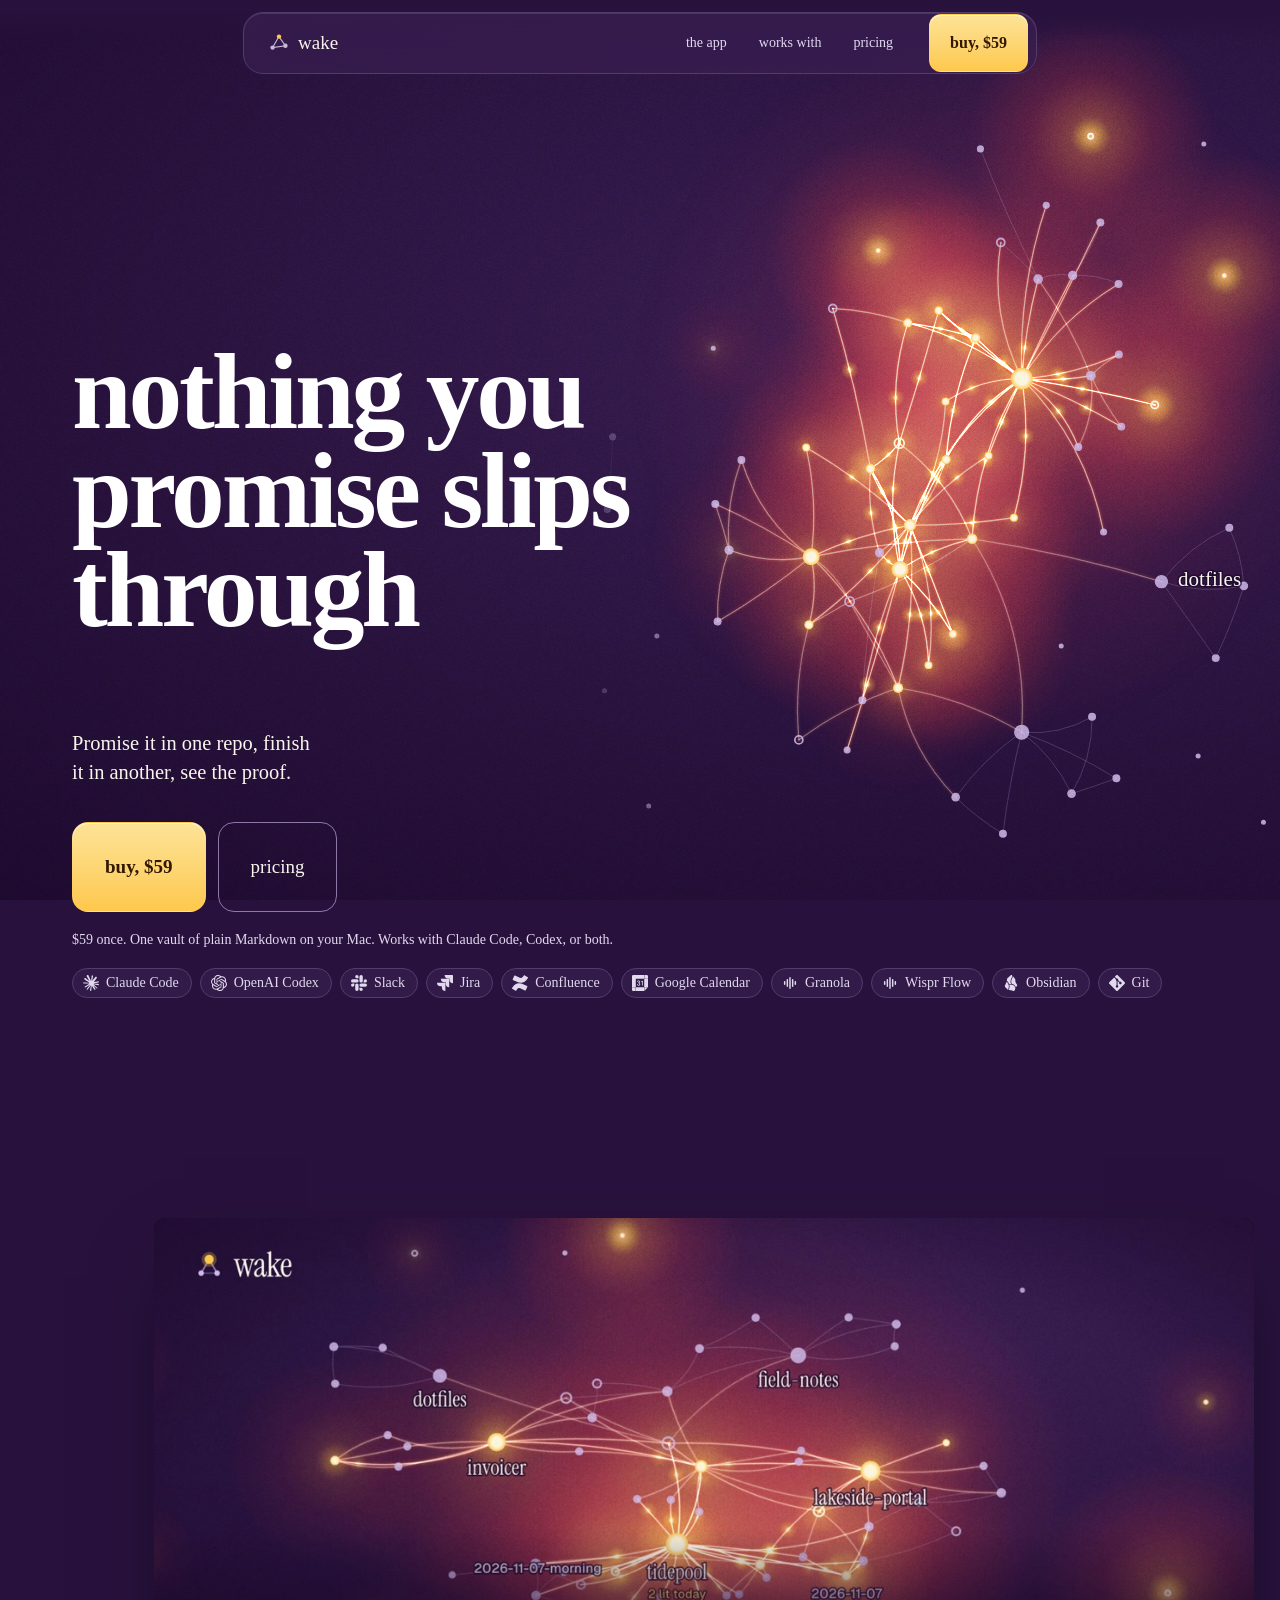
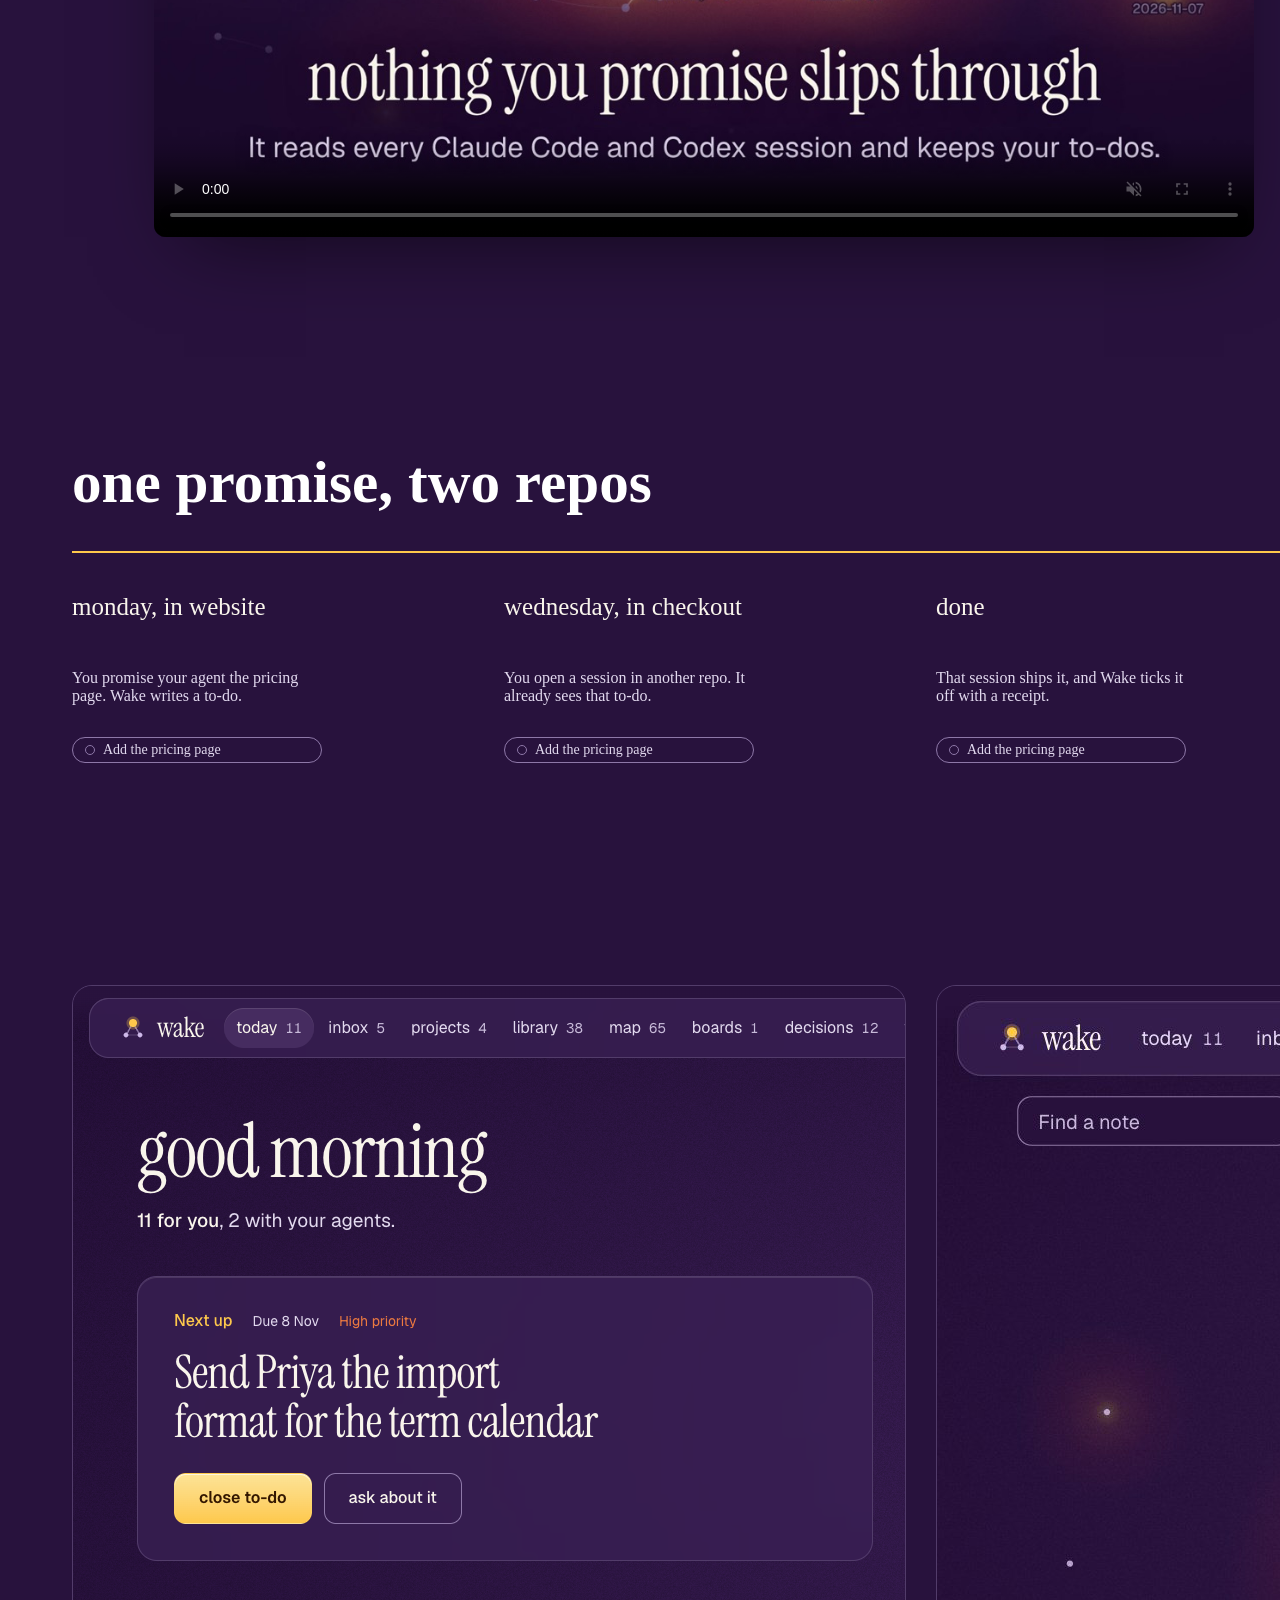
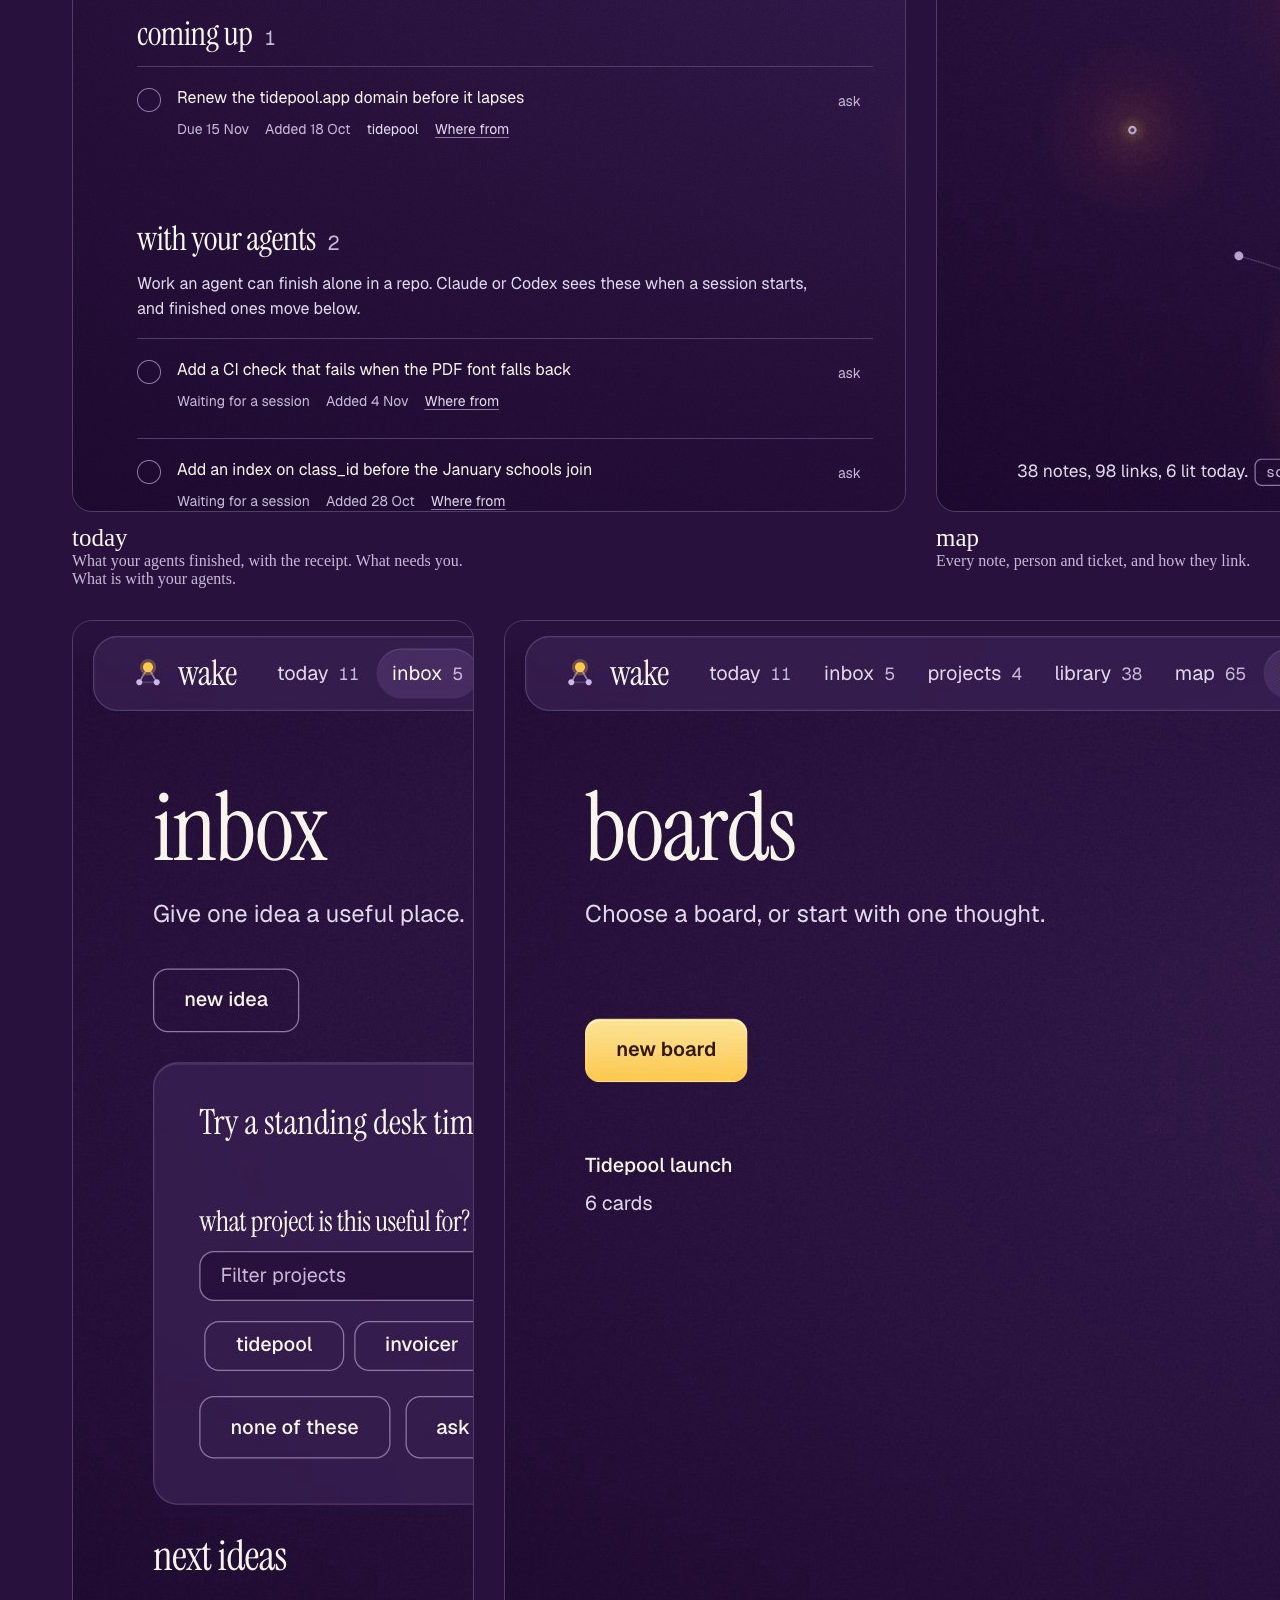
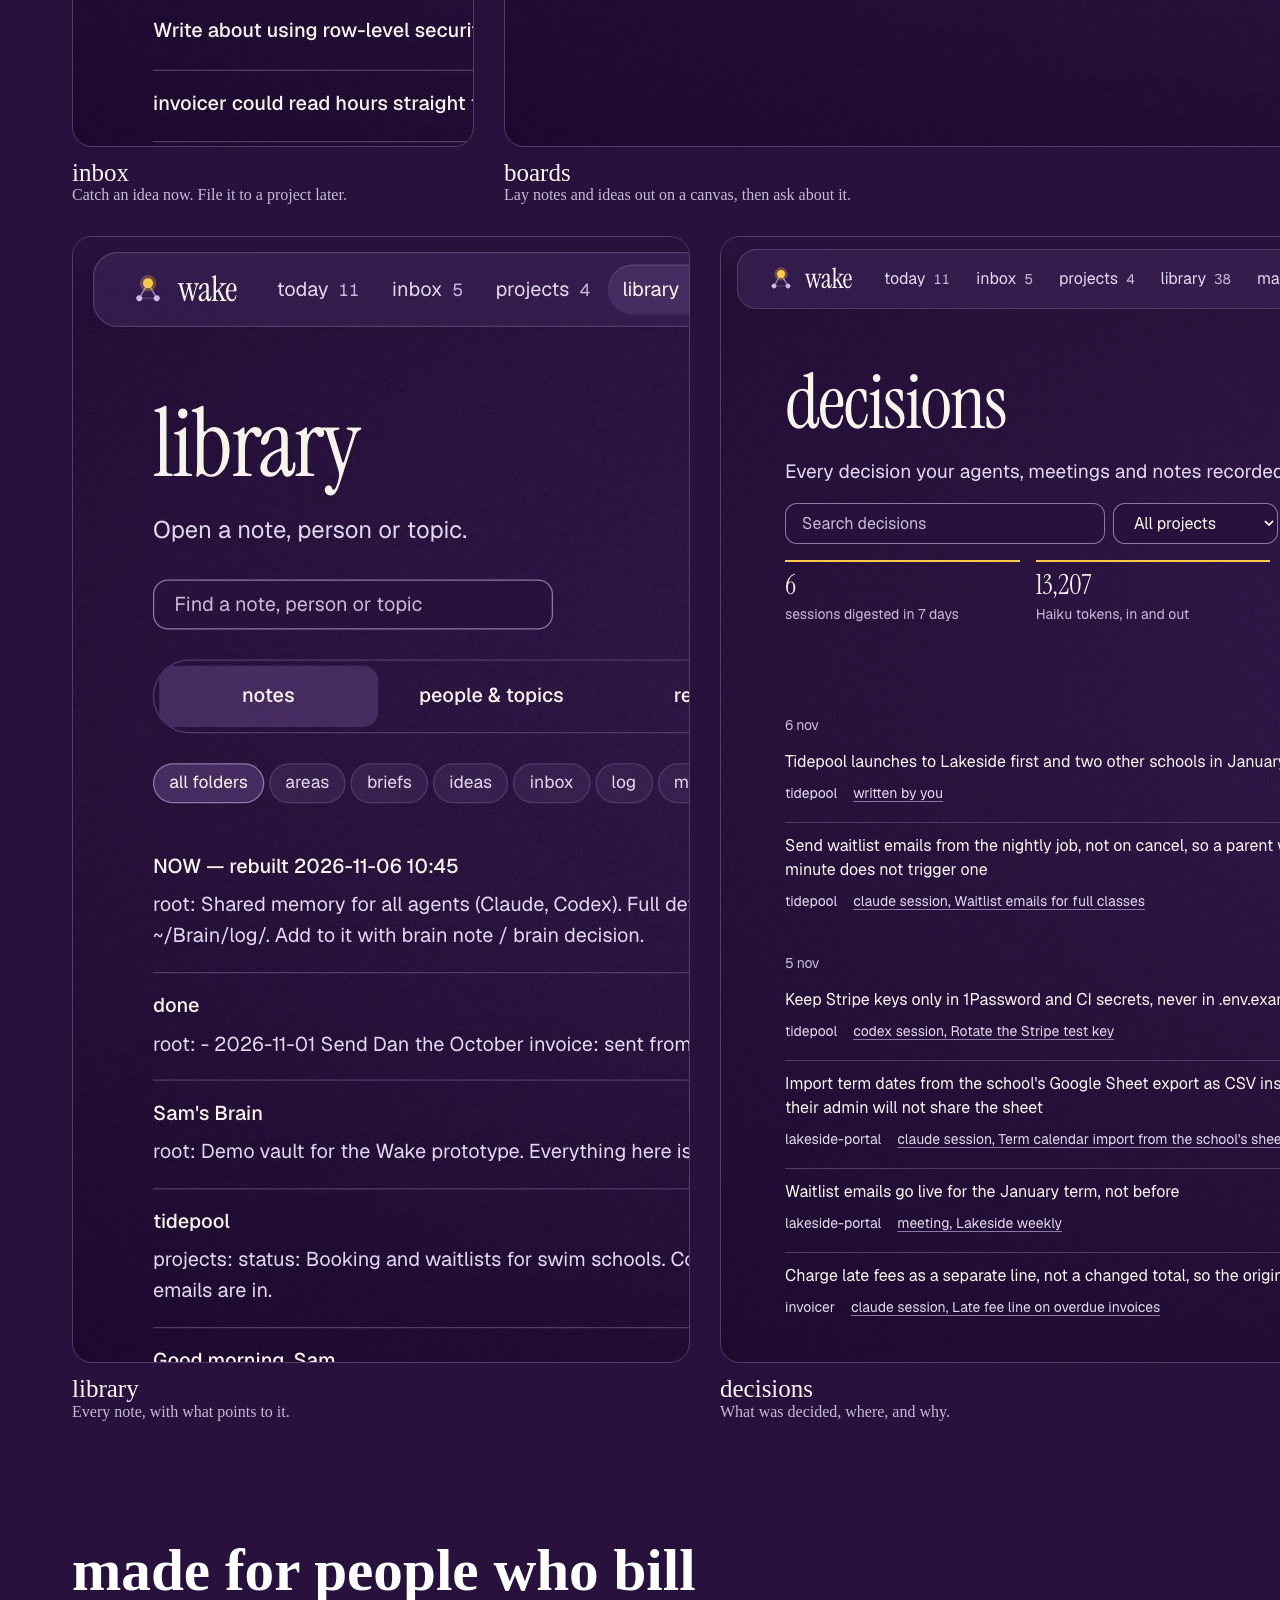
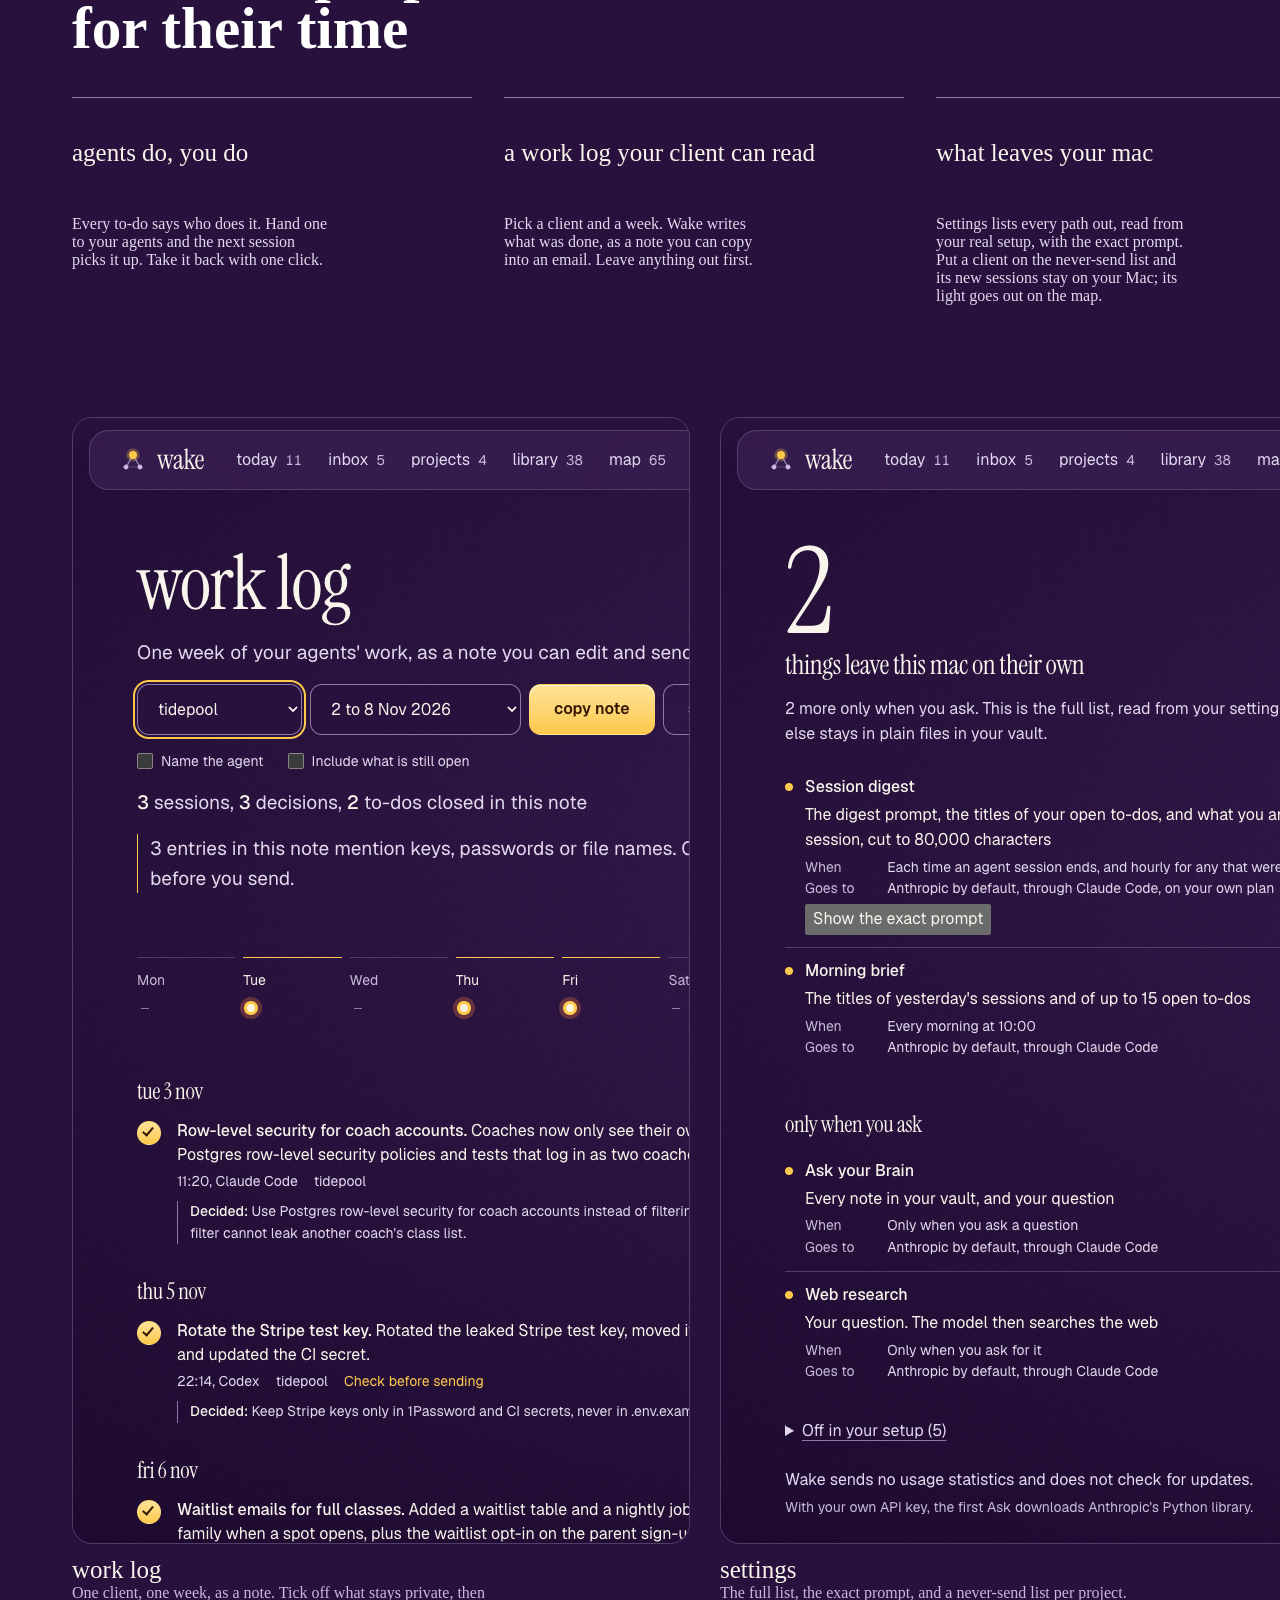
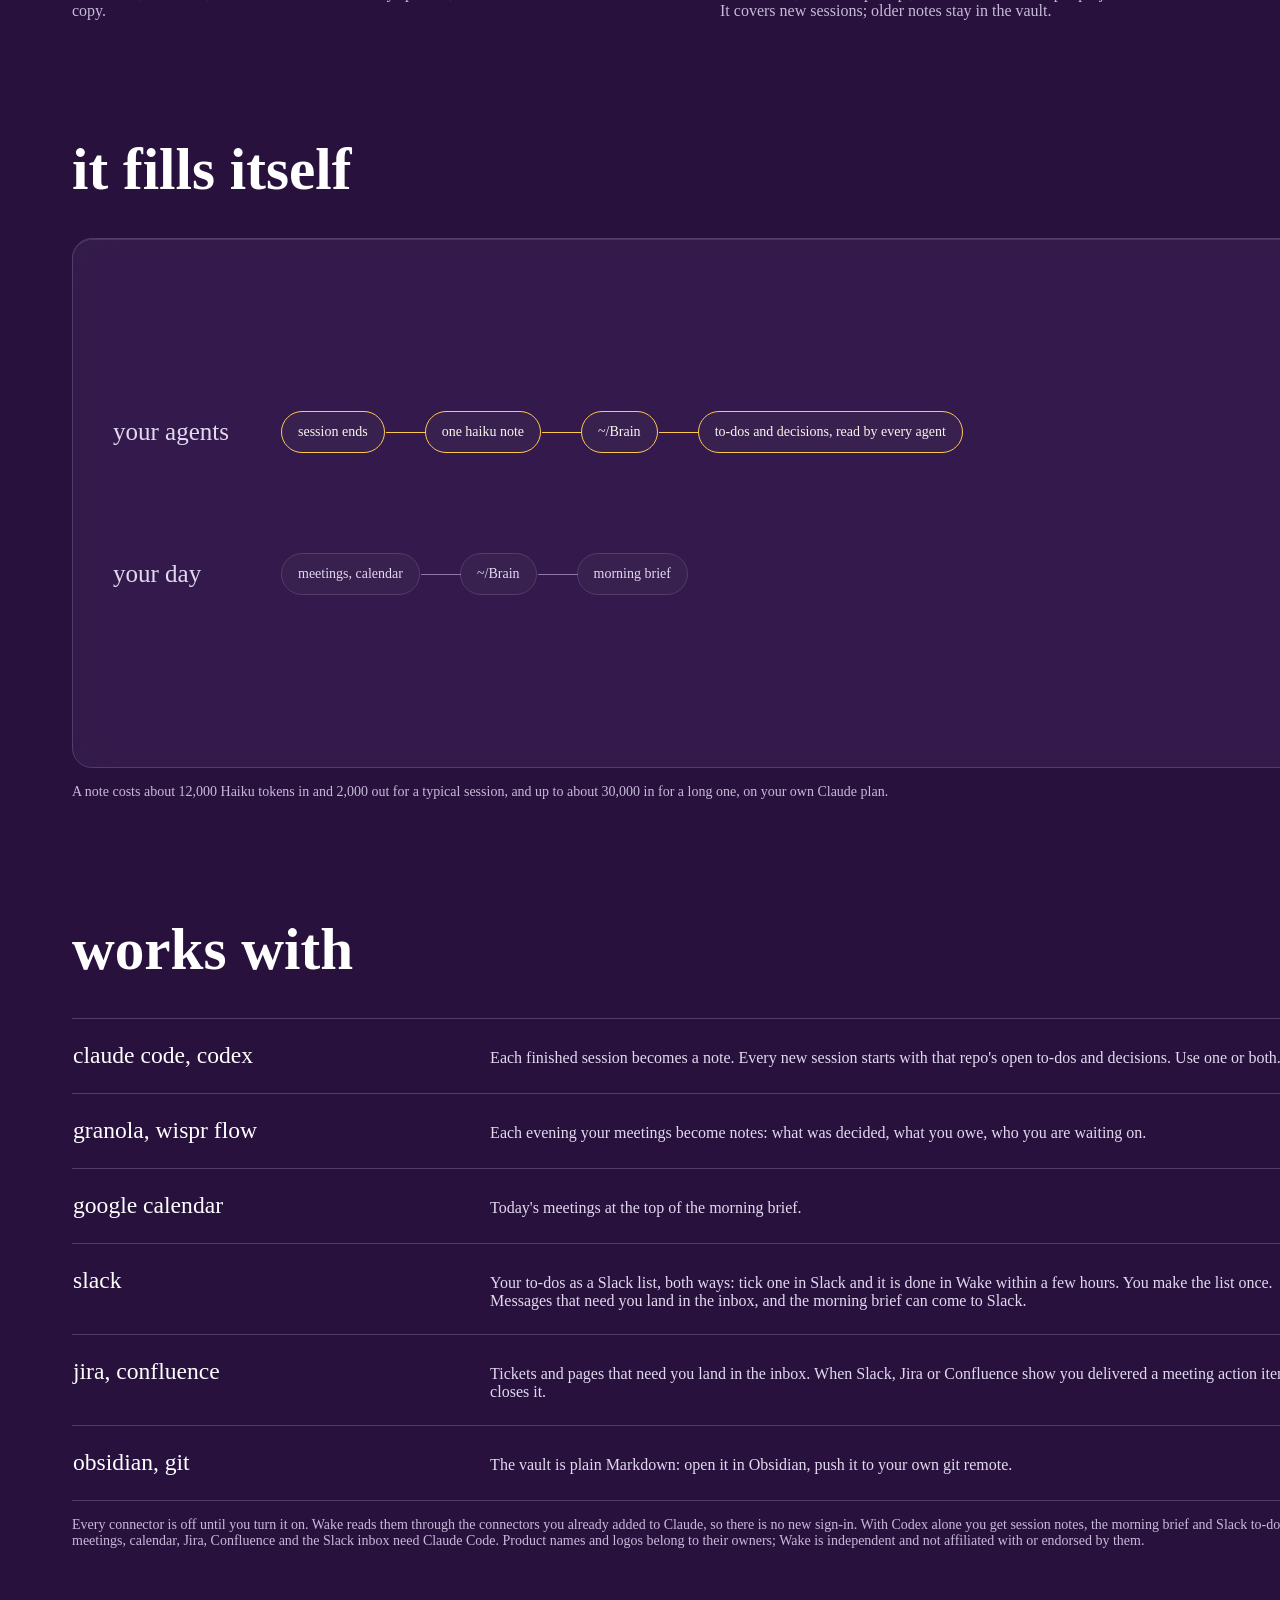
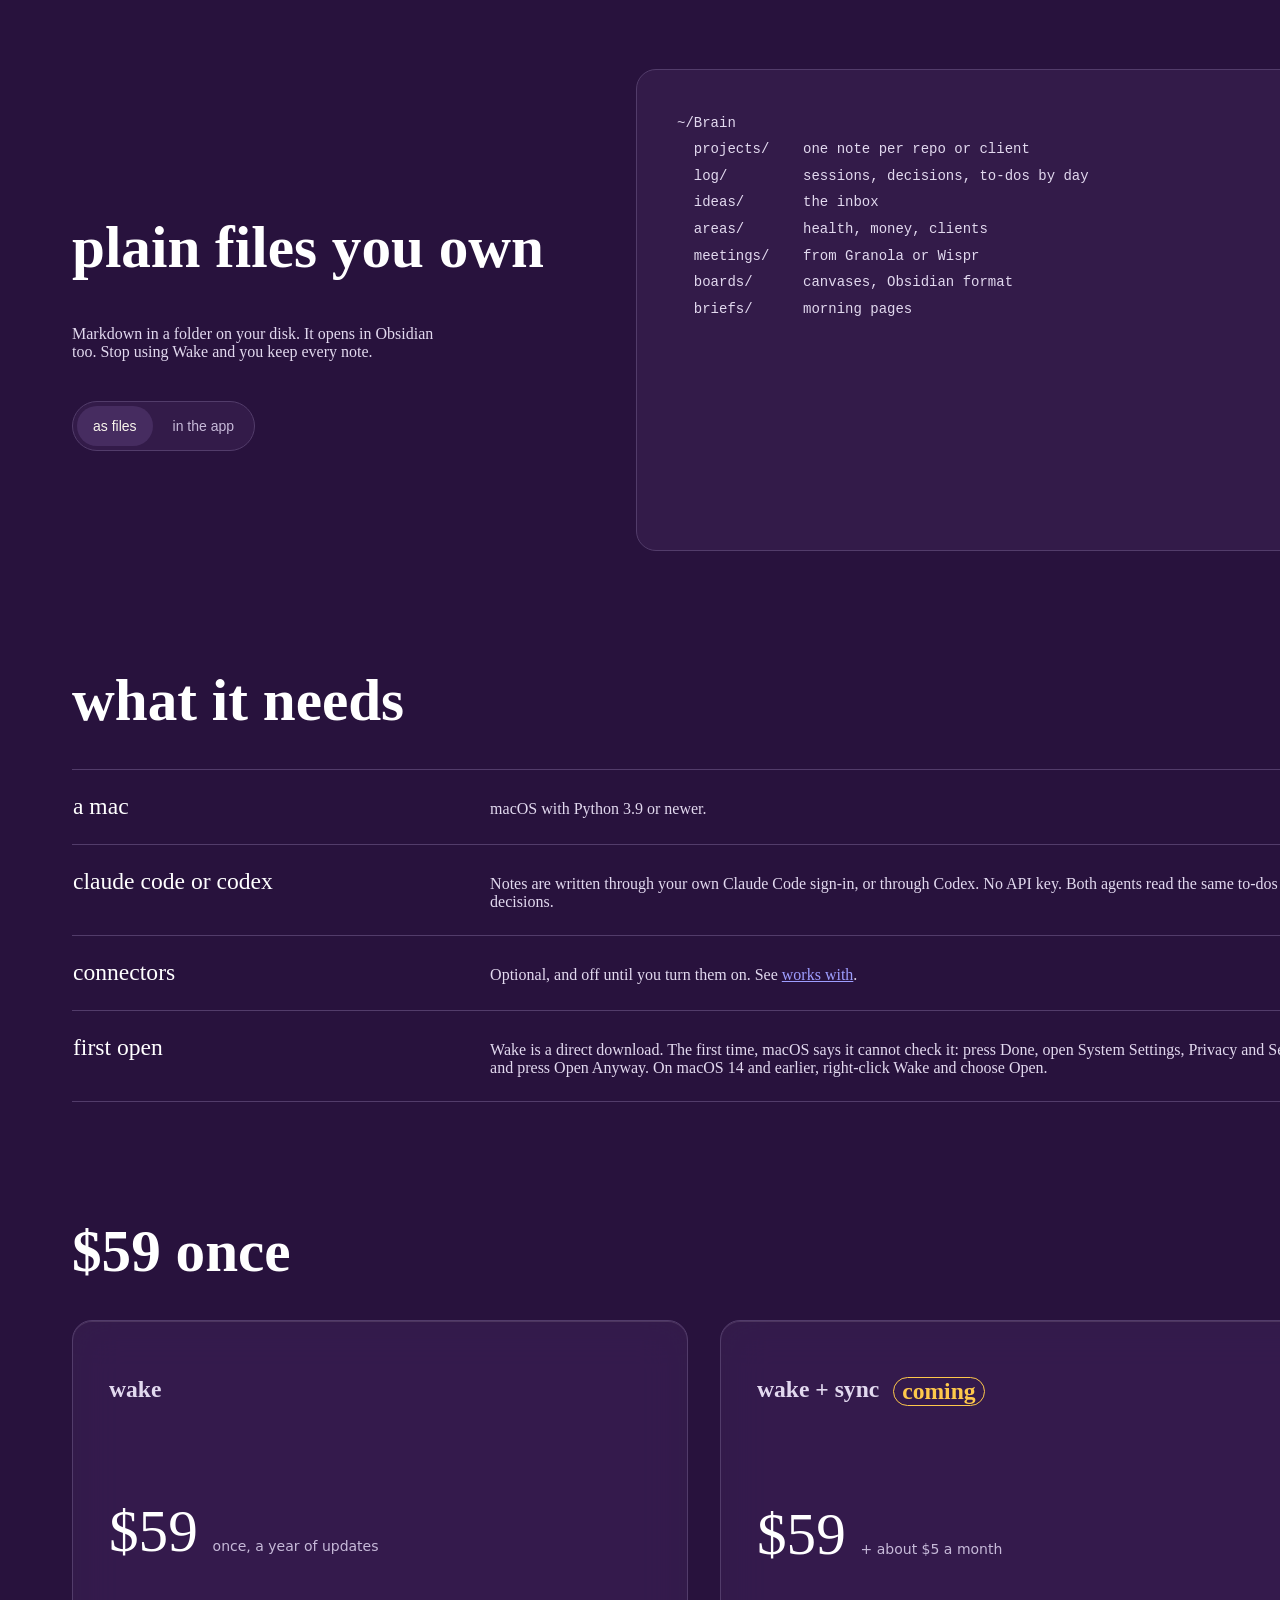
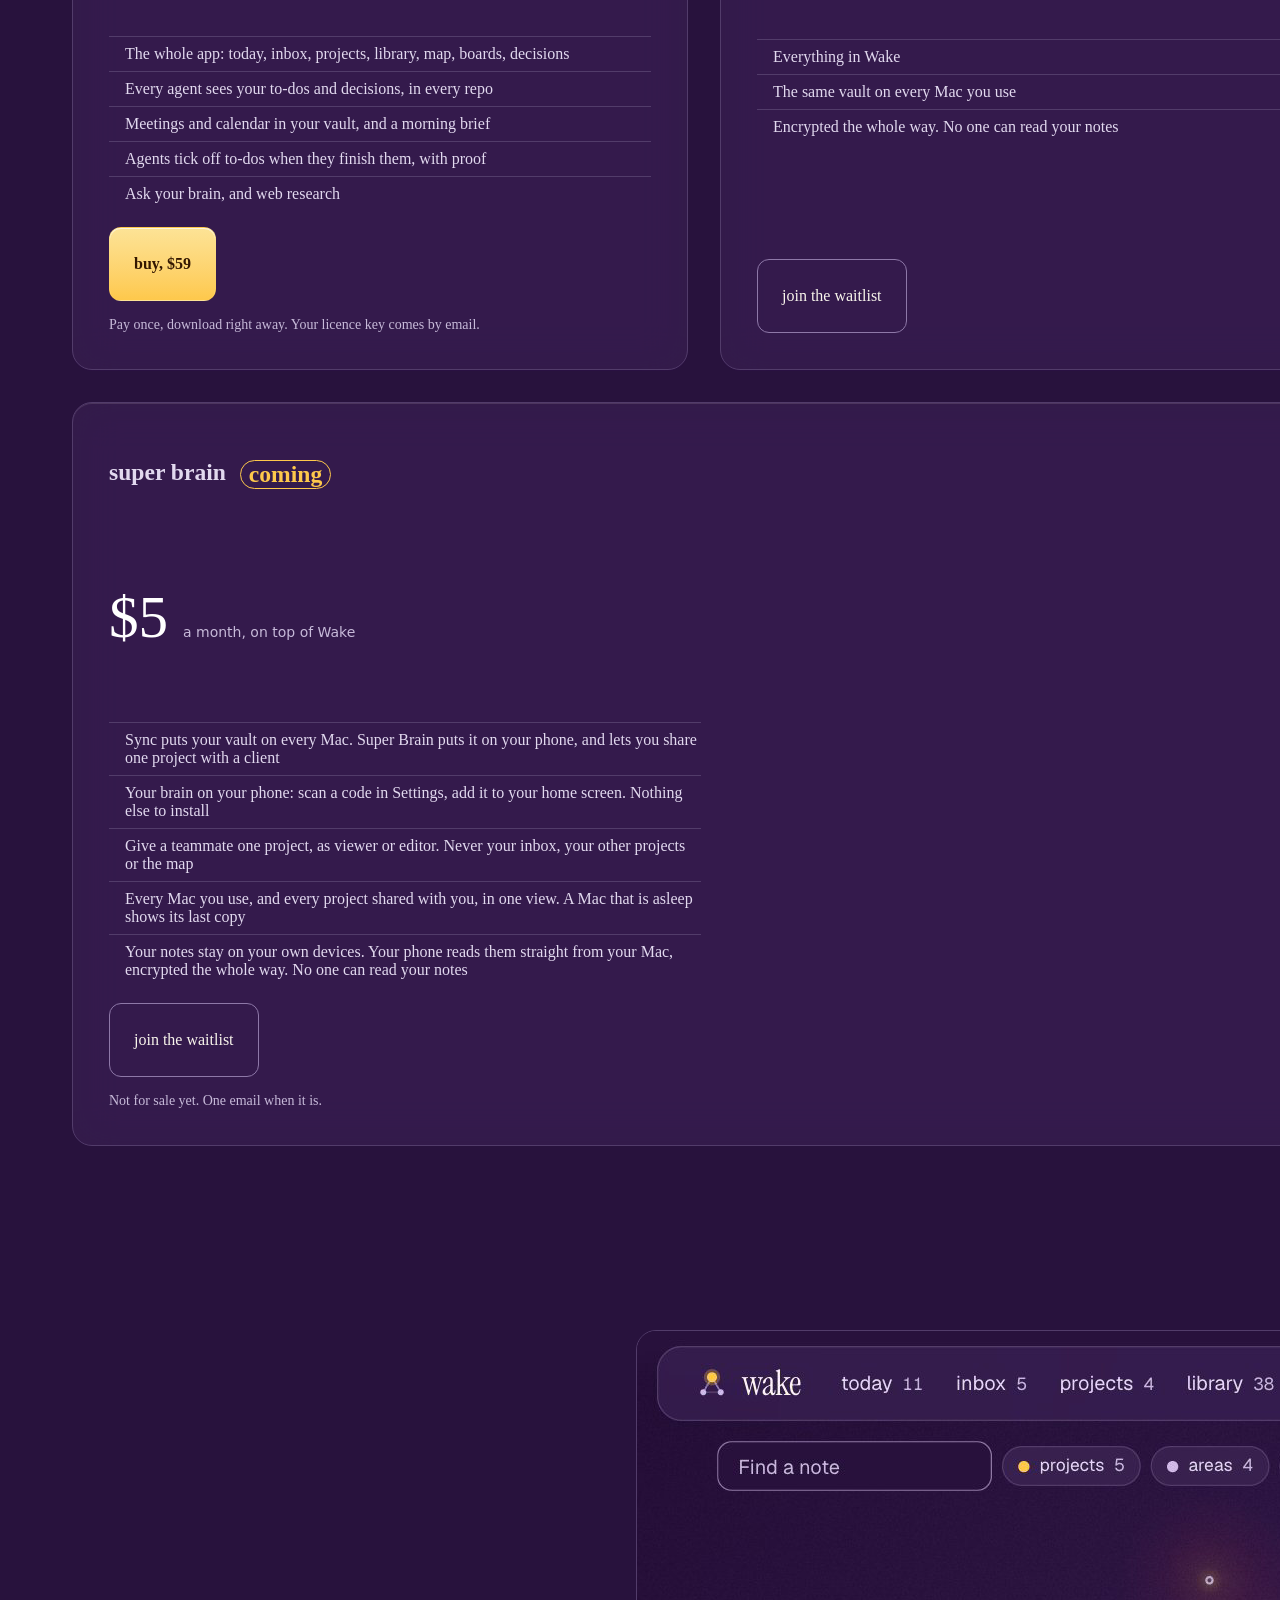
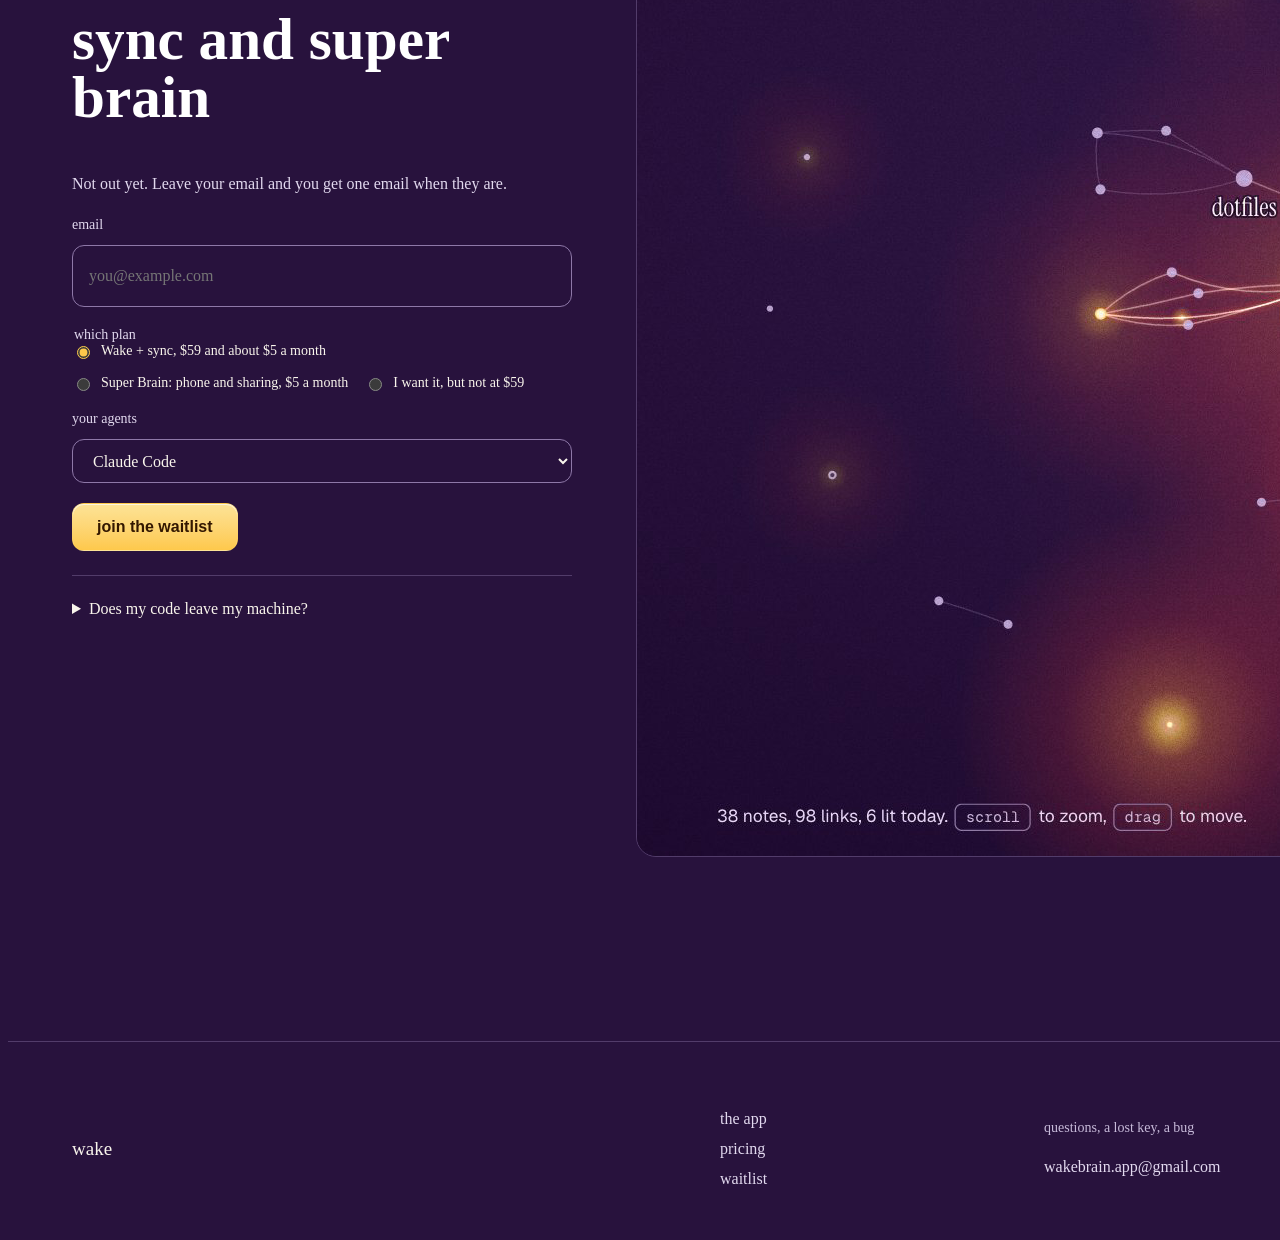
==== index.html @ 83068a99 "Works with: connector chips in the hero and a works-with section" ====
<!doctype html>
<html lang="en">
<head>
<meta charset="utf-8">
<meta name="viewport" content="width=device-width, initial-scale=1">
<meta name="theme-color" content="#0e0e10">
<meta name="description" content="Wake writes down what you promise in each Claude Code or Codex session, then shows where it got done, even in another repo. Plain Markdown on your Mac.">
<title>Wake: nothing you promise slips through</title>
<link rel="preload" href="fonts/instrument-serif.woff2" as="font" type="font/woff2" crossorigin>
<link rel="preload" href="fonts/geist.woff2" as="font" type="font/woff2" crossorigin>
<link rel="stylesheet" href="landing.css?v=2">
<link rel="icon" href="icon.svg" type="image/svg+xml">
</head>
<body class="landing">
<a class="skip" href="#main">Skip to content</a>
<canvas class="glow" aria-hidden="true"></canvas>
<canvas class="sharp" aria-hidden="true"></canvas>
<div class="grain" aria-hidden="true"></div>
<canvas class="thread" aria-hidden="true"></canvas>
<header class="nav" data-quiet>
  <a class="mark" href="./">
    <svg width="22" height="22" viewBox="0 0 24 24" aria-hidden="true"><path d="M5 17 12 5l7 10Z" fill="none" stroke="currentColor" stroke-width="1.2"/><circle cx="5" cy="17" r="2.4" fill="currentColor"/><circle class="hot" cx="12" cy="5" r="2.4"/><circle cx="19" cy="15" r="2.4" fill="currentColor"/></svg>
    wake
  </a>
  <nav aria-label="Page">
    <a href="#app">the app</a>
    <a href="#works">works with</a>
    <a href="#pricing">pricing</a>
  </nav>
  <a class="btn primary small" href="https://buy.polar.sh/polar_cl_RY5sufCcn7mrCrFExtuwMNFq7HFmd3nYXogRp3LDhf8" data-buy>buy, $59</a>
</header>

<main id="main">
  <div class="mapbox" aria-hidden="true" data-fade="left"></div>
  <section class="hero" aria-labelledby="hero-h">
    <div class="hero-text" data-quiet>
      <h1 id="hero-h">nothing you promise slips through</h1>
      <p class="hero-lede">Promise it in one repo, finish it in another, see the proof.</p>
      <div class="acts"><a class="btn primary" href="https://buy.polar.sh/polar_cl_RY5sufCcn7mrCrFExtuwMNFq7HFmd3nYXogRp3LDhf8" data-buy>buy, $59</a><a class="btn" href="#pricing">pricing</a></div>
      <p class="hero-note">$59 once. One vault of plain Markdown on your Mac. Works with Claude Code, Codex, or both.</p>
      <ul class="logos" aria-label="Works with"><li><a href="#works"><svg viewBox="0 0 24 24" width="16" height="16" aria-hidden="true"><path d="m4.7144 15.9555 4.7174-2.6471.079-.2307-.079-.1275h-.2307l-.7893-.0486-2.6956-.0729-2.3375-.0971-2.2646-.1214-.5707-.1215-.5343-.7042.0546-.3522.4797-.3218.686.0608 1.5179.1032 2.2767.1578 1.6514.0972 2.4468.255h.3886l.0546-.1579-.1336-.0971-.1032-.0972L6.973 9.8356l-2.55-1.6879-1.3356-.9714-.7225-.4918-.3643-.4614-.1578-1.0078.6557-.7225.8803.0607.2246.0607.8925.686 1.9064 1.4754 2.4893 1.8336.3643.3035.1457-.1032.0182-.0728-.164-.2733-1.3539-2.4467-1.445-2.4893-.6435-1.032-.17-.6194c-.0607-.255-.1032-.4674-.1032-.7285L6.287.1335 6.6997 0l.9957.1336.419.3642.6192 1.4147 1.0018 2.2282 1.5543 3.0296.4553.8985.2429.8318.091.255h.1579v-.1457l.1275-1.706.2368-2.0947.2307-2.6957.0789-.7589.3764-.9107.7468-.4918.5828.2793.4797.686-.0668.4433-.2853 1.8517-.5586 2.9021-.3643 1.9429h.2125l.2429-.2429.9835-1.3053 1.6514-2.0643.7286-.8196.85-.9046.5464-.4311h1.0321l.759 1.1293-.34 1.1657-1.0625 1.3478-.8804 1.1414-1.2628 1.7-.7893 1.36.0729.1093.1882-.0183 2.8535-.607 1.5421-.2794 1.8396-.3157.8318.3886.091.3946-.3278.8075-1.967.4857-2.3072.4614-3.4364.8136-.0425.0304.0486.0607 1.5482.1457.6618.0364h1.621l3.0175.2247.7892.522.4736.6376-.079.4857-1.2142.6193-1.6393-.3886-3.825-.9107-1.3113-.3279h-.1822v.1093l1.0929 1.0686 2.0035 1.8092 2.5075 2.3314.1275.5768-.3218.4554-.34-.0486-2.2039-1.6575-.85-.7468-1.9246-1.621h-.1275v.17l.4432.6496 2.3436 3.5214.1214 1.0807-.17.3521-.6071.2125-.6679-.1214-1.3721-1.9246L14.38 17.959l-1.1414-1.9428-.1397.079-.674 7.2552-.3156.3703-.7286.2793-.6071-.4614-.3218-.7468.3218-1.4753.3886-1.9246.3157-1.53.2853-1.9004.17-.6314-.0121-.0425-.1397.0182-1.4328 1.9672-2.1796 2.9446-1.7243 1.8456-.4128.164-.7164-.3704.0667-.6618.4008-.5889 2.386-3.0357 1.4389-1.882.929-1.0868-.0062-.1579h-.0546l-6.3385 4.1164-1.1293.1457-.4857-.4554.0608-.7467.2307-.2429 1.9064-1.3114Z"/></svg>Claude Code</a></li><li><a href="#works"><svg viewBox="0 0 24 24" width="16" height="16" aria-hidden="true"><path d="M22.2819 9.8211a5.9847 5.9847 0 0 0-.5157-4.9108 6.0462 6.0462 0 0 0-6.5098-2.9A6.0651 6.0651 0 0 0 4.9807 4.1818a5.9847 5.9847 0 0 0-3.9977 2.9 6.0462 6.0462 0 0 0 .7427 7.0966 5.98 5.98 0 0 0 .511 4.9107 6.051 6.051 0 0 0 6.5146 2.9001A5.9847 5.9847 0 0 0 13.2599 24a6.0557 6.0557 0 0 0 5.7718-4.2058 5.9894 5.9894 0 0 0 3.9977-2.9001 6.0557 6.0557 0 0 0-.7475-7.0729zm-9.022 12.6081a4.4755 4.4755 0 0 1-2.8764-1.0408l.1419-.0804 4.7783-2.7582a.7948.7948 0 0 0 .3927-.6813v-6.7369l2.02 1.1686a.071.071 0 0 1 .038.052v5.5826a4.504 4.504 0 0 1-4.4945 4.4944zm-9.6607-4.1254a4.4708 4.4708 0 0 1-.5346-3.0137l.142.0852 4.783 2.7582a.7712.7712 0 0 0 .7806 0l5.8428-3.3685v2.3324a.0804.0804 0 0 1-.0332.0615L9.74 19.9502a4.4992 4.4992 0 0 1-6.1408-1.6464zM2.3408 7.8956a4.485 4.485 0 0 1 2.3655-1.9728V11.6a.7664.7664 0 0 0 .3879.6765l5.8144 3.3543-2.0201 1.1685a.0757.0757 0 0 1-.071 0l-4.8303-2.7865A4.504 4.504 0 0 1 2.3408 7.872zm16.5963 3.8558L13.1038 8.364 15.1192 7.2a.0757.0757 0 0 1 .071 0l4.8303 2.7913a4.4944 4.4944 0 0 1-.6765 8.1042v-5.6772a.79.79 0 0 0-.407-.667zm2.0107-3.0231l-.142-.0852-4.7735-2.7818a.7759.7759 0 0 0-.7854 0L9.409 9.2297V6.8974a.0662.0662 0 0 1 .0284-.0615l4.8303-2.7866a4.4992 4.4992 0 0 1 6.6802 4.66zM8.3065 12.863l-2.02-1.1638a.0804.0804 0 0 1-.038-.0567V6.0742a4.4992 4.4992 0 0 1 7.3757-3.4537l-.142.0805L8.704 5.459a.7948.7948 0 0 0-.3927.6813zm1.0976-2.3654l2.602-1.4998 2.6069 1.4998v2.9994l-2.5974 1.4997-2.6067-1.4997Z"/></svg>OpenAI Codex</a></li><li><a href="#works"><svg viewBox="0 0 24 24" width="16" height="16" aria-hidden="true"><path d="M5.042 15.165a2.528 2.528 0 0 1-2.52 2.523A2.528 2.528 0 0 1 0 15.165a2.527 2.527 0 0 1 2.522-2.52h2.52v2.52zM6.313 15.165a2.527 2.527 0 0 1 2.521-2.52 2.527 2.527 0 0 1 2.521 2.52v6.313A2.528 2.528 0 0 1 8.834 24a2.528 2.528 0 0 1-2.521-2.522v-6.313zM8.834 5.042a2.528 2.528 0 0 1-2.521-2.52A2.528 2.528 0 0 1 8.834 0a2.528 2.528 0 0 1 2.521 2.522v2.52H8.834zM8.834 6.313a2.528 2.528 0 0 1 2.521 2.521 2.528 2.528 0 0 1-2.521 2.521H2.522A2.528 2.528 0 0 1 0 8.834a2.528 2.528 0 0 1 2.522-2.521h6.312zM18.956 8.834a2.528 2.528 0 0 1 2.522-2.521A2.528 2.528 0 0 1 24 8.834a2.528 2.528 0 0 1-2.522 2.521h-2.522V8.834zM17.688 8.834a2.528 2.528 0 0 1-2.523 2.521 2.527 2.527 0 0 1-2.52-2.521V2.522A2.527 2.527 0 0 1 15.165 0a2.528 2.528 0 0 1 2.523 2.522v6.312zM15.165 18.956a2.528 2.528 0 0 1 2.523 2.522A2.528 2.528 0 0 1 15.165 24a2.527 2.527 0 0 1-2.52-2.522v-2.522h2.52zM15.165 17.688a2.527 2.527 0 0 1-2.52-2.523 2.526 2.526 0 0 1 2.52-2.52h6.313A2.527 2.527 0 0 1 24 15.165a2.528 2.528 0 0 1-2.522 2.523h-6.313z"/></svg>Slack</a></li><li><a href="#works"><svg viewBox="0 0 24 24" width="16" height="16" aria-hidden="true"><path d="M11.571 11.513H0a5.218 5.218 0 0 0 5.232 5.215h2.13v2.057A5.215 5.215 0 0 0 12.575 24V12.518a1.005 1.005 0 0 0-1.005-1.005zm5.723-5.756H5.736a5.215 5.215 0 0 0 5.215 5.214h2.129v2.058a5.218 5.218 0 0 0 5.215 5.214V6.758a1.001 1.001 0 0 0-1.001-1.001zM23.013 0H11.455a5.215 5.215 0 0 0 5.215 5.215h2.129v2.057A5.215 5.215 0 0 0 24 12.483V1.005A1.001 1.001 0 0 0 23.013 0Z"/></svg>Jira</a></li><li><a href="#works"><svg viewBox="0 0 24 24" width="16" height="16" aria-hidden="true"><path d="M.87 18.257c-.248.382-.53.875-.763 1.245a.764.764 0 0 0 .255 1.04l4.965 3.054a.764.764 0 0 0 1.058-.26c.199-.332.454-.763.733-1.221 1.967-3.247 3.945-2.853 7.508-1.146l4.957 2.337a.764.764 0 0 0 1.028-.382l2.364-5.346a.764.764 0 0 0-.382-1 599.851 599.851 0 0 1-4.965-2.361C10.911 10.97 5.224 11.185.87 18.257zM23.131 5.743c.249-.405.531-.875.764-1.25a.764.764 0 0 0-.256-1.034L18.675.404a.764.764 0 0 0-1.058.26c-.195.335-.451.763-.734 1.225-1.966 3.246-3.945 2.85-7.508 1.146L4.437.694a.764.764 0 0 0-1.027.382L1.046 6.422a.764.764 0 0 0 .382 1c1.039.49 3.105 1.467 4.965 2.361 6.698 3.246 12.392 3.029 16.738-4.04z"/></svg>Confluence</a></li><li><a href="#works"><svg viewBox="0 0 24 24" width="16" height="16" aria-hidden="true"><path d="M18.316 5.684H24v12.632h-5.684V5.684zM5.684 24h12.632v-5.684H5.684V24zM18.316 5.684V0H1.895A1.894 1.894 0 0 0 0 1.895v16.421h5.684V5.684h12.632zm-7.207 6.25v-.065c.272-.144.5-.349.687-.617s.279-.595.279-.982c0-.379-.099-.72-.3-1.025a2.05 2.05 0 0 0-.832-.714 2.703 2.703 0 0 0-1.197-.257c-.6 0-1.094.156-1.481.467-.386.311-.65.671-.793 1.078l1.085.452c.086-.249.224-.461.413-.633.189-.172.445-.257.767-.257.33 0 .602.088.816.264a.86.86 0 0 1 .322.703c0 .33-.12.589-.36.778-.24.19-.535.284-.886.284h-.567v1.085h.633c.407 0 .748.109 1.02.327.272.218.407.499.407.843 0 .336-.129.614-.387.832s-.565.327-.924.327c-.351 0-.651-.103-.897-.311-.248-.208-.422-.502-.521-.881l-1.096.452c.178.616.505 1.082.977 1.401.472.319.984.478 1.538.477a2.84 2.84 0 0 0 1.293-.291c.382-.193.684-.458.902-.794.218-.336.327-.72.327-1.149 0-.429-.115-.797-.344-1.105a2.067 2.067 0 0 0-.881-.689zm2.093-1.931l.602.913L15 10.045v5.744h1.187V8.446h-.827l-2.158 1.557zM22.105 0h-3.289v5.184H24V1.895A1.894 1.894 0 0 0 22.105 0zm-3.289 23.5l4.684-4.684h-4.684V23.5zM0 22.105C0 23.152.848 24 1.895 24h3.289v-5.184H0v3.289z"/></svg>Google Calendar</a></li><li><a href="#works"><svg viewBox="0 0 24 24" width="16" height="16" aria-hidden="true"><path d="M4 10v4M8 7v10M12 4v16M16 7v10M20 10v4" fill="none" stroke="currentColor" stroke-width="2.2" stroke-linecap="round"/></svg>Granola</a></li><li><a href="#works"><svg viewBox="0 0 24 24" width="16" height="16" aria-hidden="true"><path d="M4 10v4M8 7v10M12 4v16M16 7v10M20 10v4" fill="none" stroke="currentColor" stroke-width="2.2" stroke-linecap="round"/></svg>Wispr Flow</a></li><li><a href="#works"><svg viewBox="0 0 24 24" width="16" height="16" aria-hidden="true"><path d="M19.355 18.538a68.967 68.959 0 0 0 1.858-2.954.81.81 0 0 0-.062-.9c-.516-.685-1.504-2.075-2.042-3.362-.553-1.321-.636-3.375-.64-4.377a1.707 1.707 0 0 0-.358-1.05l-3.198-4.064a3.744 3.744 0 0 1-.076.543c-.106.503-.307 1.004-.536 1.5-.134.29-.29.6-.446.914l-.31.626c-.516 1.068-.997 2.227-1.132 3.59-.124 1.26.046 2.73.815 4.481.128.011.257.025.386.044a6.363 6.363 0 0 1 3.326 1.505c.916.79 1.744 1.922 2.415 3.5zM8.199 22.569c.073.012.146.02.22.02.78.024 2.095.092 3.16.29.87.16 2.593.64 4.01 1.055 1.083.316 2.198-.548 2.355-1.664.114-.814.33-1.735.725-2.58l-.01.005c-.67-1.87-1.522-3.078-2.416-3.849a5.295 5.295 0 0 0-2.778-1.257c-1.54-.216-2.952.19-3.84.45.532 2.218.368 4.829-1.425 7.531zM5.533 9.938c-.023.1-.056.197-.098.29L2.82 16.059a1.602 1.602 0 0 0 .313 1.772l4.116 4.24c2.103-3.101 1.796-6.02.836-8.3-.728-1.73-1.832-3.081-2.55-3.831zM9.32 14.01c.615-.183 1.606-.465 2.745-.534-.683-1.725-.848-3.233-.716-4.577.154-1.552.7-2.847 1.235-3.95.113-.235.223-.454.328-.664.149-.297.288-.577.419-.86.217-.47.379-.885.46-1.27.08-.38.08-.72-.014-1.043-.095-.325-.297-.675-.68-1.06a1.6 1.6 0 0 0-1.475.36l-4.95 4.452a1.602 1.602 0 0 0-.513.952l-.427 2.83c.672.59 2.328 2.316 3.335 4.711.09.21.175.43.253.653z"/></svg>Obsidian</a></li><li><a href="#works"><svg viewBox="0 0 24 24" width="16" height="16" aria-hidden="true"><path d="M23.546 10.93L13.067.452c-.604-.603-1.582-.603-2.188 0L8.708 2.627l2.76 2.76c.645-.215 1.379-.07 1.889.441.516.515.658 1.258.438 1.9l2.658 2.66c.645-.223 1.387-.078 1.9.435.721.72.721 1.884 0 2.604-.719.719-1.881.719-2.6 0-.539-.541-.674-1.337-.404-1.996L12.86 8.955v6.525c.176.086.342.203.488.348.713.721.713 1.883 0 2.6-.719.721-1.889.721-2.609 0-.719-.719-.719-1.879 0-2.598.182-.18.387-.316.605-.406V8.835c-.217-.091-.424-.222-.6-.401-.545-.545-.676-1.342-.396-2.009L7.636 3.7.45 10.881c-.6.605-.6 1.584 0 2.189l10.48 10.477c.604.604 1.582.604 2.186 0l10.43-10.43c.605-.603.605-1.582 0-2.187"/></svg>Git</a></li></ul>
    </div>
  </section>

  <section class="film" aria-label="Wake in 20 seconds">
    <video id="film" src="video/wake.mp4" poster="video/wake.jpg" autoplay muted loop playsinline controls preload="metadata"></video>
  </section>

  <section class="story" id="app" aria-labelledby="story-h">
    <h2 id="story-h">one promise, two repos</h2>
    <ol class="demo" id="demo">
      <li><h3>monday, in website</h3><p>You promise your agent the pricing page. Wake writes a to-do.</p><p class="todo"><i aria-hidden="true"></i>Add the pricing page</p></li>
      <li><h3>wednesday, in checkout</h3><p>You open a session in another repo. It already sees that to-do.</p><p class="todo"><i aria-hidden="true"></i>Add the pricing page</p></li>
      <li><h3>done</h3><p>That session ships it, and Wake ticks it off with a receipt.</p><p class="todo"><i aria-hidden="true"></i>Add the pricing page</p></li>
    </ol>
    <p class="receipt"><b>Done: add the pricing page</b> <span>promised Mon in website → done Wed in checkout, session “Pricing page”</span></p>
    <button type="button" class="replay" id="replay" hidden>play it again</button>
    <div class="tiles">
      <figure class="tile lead-tile">
        <img src="img/app--today-desktop.png" width="1800" height="1125" alt="Today: a finished to-do with its receipt, the next to-do, then every open to-do, beside the map">
        <figcaption><b>today</b> What your agents finished, with the receipt. What needs you. What is with your agents.</figcaption>
      </figure>
      <figure class="tile">
        <img src="img/app--map-desktop.png" width="1800" height="1125" alt="Map: notes, people and tickets as a linked graph" loading="lazy">
        <figcaption><b>map</b> Every note, person and ticket, and how they link.</figcaption>
      </figure>
      <figure class="tile">
        <img src="img/app--inbox-desktop.png" width="1800" height="1125" alt="Inbox: one idea at a time, filed to a project, an area or a topic" loading="lazy">
        <figcaption><b>inbox</b> Catch an idea now. File it to a project later.</figcaption>
      </figure>
      <figure class="tile wide">
        <img src="img/app--board-desktop.png" width="1800" height="1125" alt="A board: notes and ideas laid out as cards with connections" loading="lazy">
        <figcaption><b>boards</b> Lay notes and ideas out on a canvas, then ask about it.</figcaption>
      </figure>
      <figure class="tile half">
        <img src="img/app--library-desktop.png" width="1800" height="1125" alt="Library: every note with the notes that link to it" loading="lazy">
        <figcaption><b>library</b> Every note, with what points to it.</figcaption>
      </figure>
      <figure class="tile half">
        <img src="img/app--decisions-desktop.png" width="1800" height="1125" alt="Decisions: a searchable log of what was decided and where" loading="lazy">
        <figcaption><b>decisions</b> What was decided, where, and why.</figcaption>
      </figure>
    </div>
  </section>

  <section class="story more" aria-labelledby="more-h">
    <h2 id="more-h">made for people who bill for their time</h2>
    <ol>
      <li><h3>agents do, you do</h3><p>Every to-do says who does it. Hand one to your agents and the next session picks it up. Take it back with one click.</p></li>
      <li><h3>a work log your client can read</h3><p>Pick a client and a week. Wake writes what was done, as a note you can copy into an email. Leave anything out first.</p></li>
      <li><h3>what leaves your mac</h3><p>Settings lists every path out, read from your real setup, with the exact prompt. Put a client on the never-send list and its new sessions stay on your Mac; its light goes out on the map.</p></li>
    </ol>
    <div class="tiles">
      <figure class="tile half">
        <img src="img/app--worklog-desktop.png" width="1800" height="1125" alt="Work log: one client, one week, the sessions and decisions as a note, with ticks to leave entries out" loading="lazy">
        <figcaption><b>work log</b> One client, one week, as a note. Tick off what stays private, then copy.</figcaption>
      </figure>
      <figure class="tile half">
        <img src="img/app--privacy-desktop.png" width="1800" height="1125" alt="Settings: two things leave this Mac on their own, the list of paths out, and a never-send project ringed on the map" loading="lazy">
        <figcaption><b>settings</b> The full list, the exact prompt, and a never-send list per project. It covers new sessions; older notes stay in the vault.</figcaption>
      </figure>
    </div>
  </section>

  <section class="how" aria-labelledby="how-h">
    <h2 id="how-h">it fills itself</h2>
    <div class="diagram" role="img" aria-label="A finished Claude Code or Codex session becomes one Haiku note in your vault, which updates the to-dos and decisions every agent reads. Meetings and your calendar feed the same vault and a morning brief.">
      <p class="path-name">your agents</p>
      <ol class="path hot">
        <li>session ends</li><li>one haiku note</li><li>~/Brain</li><li>to-dos and decisions, read by every agent</li>
      </ol>
      <p class="path-name">your day</p>
      <ol class="path">
        <li>meetings, calendar</li><li>~/Brain</li><li>morning brief</li>
      </ol>
    </div>
    <p class="note">A note costs about 12,000 Haiku tokens in and 2,000 out for a typical session, and up to about 30,000 in for a long one, on your own Claude plan.</p>
  </section>

  <section class="needs" id="works" aria-labelledby="works-h">
    <h2 id="works-h">works with</h2>
    <table>
      <tbody>
        <tr><th scope="row">claude code, codex</th><td>Each finished session becomes a note. Every new session starts with that repo's open to-dos and decisions. Use one or both.</td></tr>
        <tr><th scope="row">granola, wispr flow</th><td>Each evening your meetings become notes: what was decided, what you owe, who you are waiting on.</td></tr>
        <tr><th scope="row">google calendar</th><td>Today's meetings at the top of the morning brief.</td></tr>
        <tr><th scope="row">slack</th><td>Your to-dos as a Slack list, both ways: tick one in Slack and it is done in Wake within a few hours. You make the list once. Messages that need you land in the inbox, and the morning brief can come to Slack.</td></tr>
        <tr><th scope="row">jira, confluence</th><td>Tickets and pages that need you land in the inbox. When Slack, Jira or Confluence show you delivered a meeting action item, Wake closes it.</td></tr>
        <tr><th scope="row">obsidian, git</th><td>The vault is plain Markdown: open it in Obsidian, push it to your own git remote.</td></tr>
      </tbody>
    </table>
    <p class="note">Every connector is off until you turn it on. Wake reads them through the connectors you already added to Claude, so there is no new sign-in. With Codex alone you get session notes, the morning brief and Slack to-dos; meetings, calendar, Jira, Confluence and the Slack inbox need Claude Code. Product names and logos belong to their owners; Wake is independent and not affiliated with or endorsed by them.</p>
  </section>

  <section class="files" aria-labelledby="files-h">
    <div class="files-text">
      <h2 id="files-h">plain files you own</h2>
      <p>Markdown in a folder on your disk. It opens in Obsidian too. Stop using Wake and you keep every note.</p>
      <div class="switch" role="group" aria-label="Show the vault">
        <button type="button" aria-pressed="true" data-show="tree">as files</button>
        <button type="button" aria-pressed="false" data-show="shot">in the app</button>
      </div>
    </div>
    <div class="files-view">
      <pre class="tree" data-pane="tree" aria-label="Vault folder layout">~/Brain
  projects/    one note per repo or client
  log/         sessions, decisions, to-dos by day
  ideas/       the inbox
  areas/       health, money, clients
  meetings/    from Granola or Wispr
  boards/      canvases, Obsidian format
  briefs/      morning pages</pre>
      <img data-pane="shot" hidden src="img/app--library-desktop.png" width="1800" height="1125" alt="The same notes in the Wake library" loading="lazy">
    </div>
  </section>

  <section class="needs" aria-labelledby="needs-h">
    <h2 id="needs-h">what it needs</h2>
    <table>
      <tbody>
        <tr><th scope="row">a mac</th><td>macOS with Python 3.9 or newer.</td></tr>
        <tr><th scope="row">claude code or codex</th><td>Notes are written through your own Claude Code sign-in, or through Codex. No API key. Both agents read the same to-dos and decisions.</td></tr>
        <tr><th scope="row">connectors</th><td>Optional, and off until you turn them on. See <a href="#works">works with</a>.</td></tr>
        <tr><th scope="row">first open</th><td>Wake is a direct download. The first time, macOS says it cannot check it: press Done, open System Settings, Privacy and Security, and press Open Anyway. On macOS 14 and earlier, right-click Wake and choose Open.</td></tr>
      </tbody>
    </table>
  </section>

  <section class="pricing" id="pricing" aria-labelledby="price-h">
    <h2 id="price-h">$59 once</h2>
    <div class="plans">
      <div class="plan">
        <h3>wake</h3>
        <p class="price">$59 <span>once, a year of updates</span></p>
        <ul>
          <li>The whole app: today, inbox, projects, library, map, boards, decisions</li>
          <li>Every agent sees your to-dos and decisions, in every repo</li>
          <li>Meetings and calendar in your vault, and a morning brief</li>
          <li>Agents tick off to-dos when they finish them, with proof</li>
          <li>Ask your brain, and web research</li>
        </ul>
        <a class="btn primary" href="https://buy.polar.sh/polar_cl_RY5sufCcn7mrCrFExtuwMNFq7HFmd3nYXogRp3LDhf8" data-buy>buy, $59</a>
        <p class="fine">Pay once, download right away. Your licence key comes by email.</p>
      </div>
      <div class="plan">
        <h3>wake + sync <span class="coming">coming</span></h3>
        <p class="price">$59 <span>+ about $5 a month</span></p>
        <ul>
          <li>Everything in Wake</li>
          <li>The same vault on every Mac you use</li>
          <li>Encrypted the whole way. No one can read your notes</li>
        </ul>
        <a class="btn" href="#waitlist" data-plan="sync">join the waitlist</a>
      </div>
    </div>
    <div class="plans one">
      <div class="plan">
        <h3>super brain <span class="coming">coming</span></h3>
        <p class="price">$5 <span>a month, on top of Wake</span></p>
        <ul>
          <li>Sync puts your vault on every Mac. Super Brain puts it on your phone, and lets you share one project with a client</li>
          <li>Your brain on your phone: scan a code in Settings, add it to your home screen. Nothing else to install</li>
          <li>Give a teammate one project, as viewer or editor. Never your inbox, your other projects or the map</li>
          <li>Every Mac you use, and every project shared with you, in one view. A Mac that is asleep shows its last copy</li>
          <li>Your notes stay on your own devices. Your phone reads them straight from your Mac, encrypted the whole way. No one can read your notes</li>
        </ul>
        <a class="btn" href="#waitlist" data-plan="super">join the waitlist</a>
        <p class="fine">Not for sale yet. One email when it is.</p>
      </div>
    </div>
  </section>

  <section class="install" id="waitlist" aria-labelledby="wait-h">
    <div>
      <h2 id="wait-h">sync and super brain</h2>
      <p>Not out yet. Leave your email and you get one email when they are.</p>
      <p class="thanks" id="w-thanks" hidden><strong>You’re on the list.</strong> One email when it ships, nothing else.</p>
      <form class="wait" id="w-form">
        <input type="text" name="_honey" tabindex="-1" autocomplete="off" aria-hidden="true" style="position:absolute;left:-9999px">
        <label for="w-email">email</label>
        <input id="w-email" name="email" type="email" autocomplete="email" required placeholder="you@example.com">
        <fieldset>
          <legend>which plan</legend>
          <label><input type="radio" name="plan" value="sync" checked> Wake + sync, $59 and about $5 a month</label>
          <label><input type="radio" name="plan" value="super"> Super Brain: phone and sharing, $5 a month</label>
          <label><input type="radio" name="plan" value="less"> I want it, but not at $59</label>
        </fieldset>
        <label for="w-agents">your agents</label>
        <select id="w-agents" name="agents">
          <option>Claude Code</option><option>Claude Code and Codex</option><option>Codex only</option><option>something else</option>
        </select>
        <input type="hidden" name="ref" id="w-ref" value="direct">
        <button class="btn primary" type="submit">join the waitlist</button>
      </form>
      <details>
        <summary>Does my code leave my machine?</summary>
        <p>There is no Wake server. Two things leave on their own: when a session ends, a trimmed transcript goes to the model through your own Claude Code or Codex sign-in; and every morning, the titles of yesterday's sessions and your open to-dos go out for the brief. Ask and Research send what they read, only when you use them. Slack, Jira, meetings and calendar are off until you connect them. If you add a git remote to the vault folder, Wake pushes to it. Settings shows all of this, with the exact prompt, and a never-send list per project.</p>
        <p>With Super Brain your notes stay on your own devices. Your phone, and each person you invite, reads straight from your Mac, encrypted the whole way, so no one in between can read your notes. Every request is checked on your Mac. Disconnect a phone in Settings and it is out on its next request.</p>
      </details>
    </div>
    <img src="img/app--map-desktop.png" width="1800" height="1125" alt="The map of a demo vault" loading="lazy">
  </section>
</main>

<footer class="foot">
  <p class="mark">wake</p>
  <div><a href="#app">the app</a><a href="#pricing">pricing</a><a href="#waitlist">waitlist</a></div>
  <div><p>questions, a lost key, a bug</p><a href="mailto:wakebrain.app@gmail.com">wakebrain.app@gmail.com</a></div>
</footer>
<script src="graph.js"></script>
<script src="ember-engine.js"></script>
<script src="ember-map.js"></script>
<script>
WakeMap({ draw: WAKE_DRAW });
</script>
<script src="landing.js"></script>
<script>
const fromHost = h => [["reddit", "reddit"], ["t.co", "x"], ["x.com", "x"], ["twitter", "x"], ["github", "gh"], ["ycombinator", "hn"], ["obsidian", "obsidian"], ["indiehackers", "ih"], ["linkedin", "linkedin"], ["google", "google"]].find(([k]) => h.includes(k))?.[1];
let ref = new URLSearchParams(location.search).get("ref");
try { if (!ref && document.referrer) ref = fromHost(new URL(document.referrer).hostname) || "other"; } catch (e) {}
if (ref) document.getElementById("w-ref").value = ref.slice(0, 32);
const tagOf = r => (r || "direct").replace(/[^a-z0-9-]/gi, "").slice(0, 24) || "direct";
const hit = k => fetch("https://abacus.jasoncameron.dev/hit/wakebrain/" + k, { keepalive: true }).catch(() => {});
document.getElementById("w-form").addEventListener("submit", async e => {
  e.preventDefault();
  const f = e.target, d = Object.fromEntries(new FormData(f));
  if (d._honey) return;
  delete d._honey;
  try { if (!localStorage.getItem("ws")) { localStorage.setItem("ws", "1"); hit("signup-" + d.plan).then(() => hit("signup-" + d.plan + "-" + tagOf(d.ref))); } } catch (err) {}
  f.querySelector("button").disabled = true;
  await fetch("https://api.web3forms.com/submit", { method: "POST", headers: { "Content-Type": "application/json", Accept: "application/json" }, body: JSON.stringify({ ...d, access_key: "a05360e3-c3eb-4e73-ae00-8e2bf8fa3432", subject: "Wake waitlist: " + d.plan, from_name: "Wake waitlist" }), signal: AbortSignal.timeout(8000) }).catch(() => {});
  f.hidden = true;
  document.getElementById("w-thanks").hidden = false;
});
try {
  if (!localStorage.getItem("wv")) {
    localStorage.setItem("wv", "1");
    hit("visits").then(() => hit("visits-" + tagOf(ref)));
  }
} catch (e) {}
document.querySelectorAll("[data-buy]").forEach(a => a.addEventListener("click", () => hit("buy-" + tagOf(ref))));
document.querySelectorAll("[data-plan]").forEach(a => a.addEventListener("click", () => { document.querySelector(`input[name=plan][value=${a.dataset.plan}]`).checked = true; }));
</script>
<script>matchMedia("(prefers-reduced-motion: reduce)").matches&&document.getElementById("film").pause()</script>
</body>
</html>
---- landing.css ----
/* Hallmark · shape: landing, hero on the map as light · genre: atmospheric · theme: custom, Wake v3 "Ember" (owner approved 2026-11-05) · redesign: full, from design/v3/landing.html
 * nav: floating glass bar, lowercase · signature: the demo vault drawn as light behind the hero · axes: dark/roman-serif/warm-on-aubergine · contrast: pass · v2.0.0 */
/* Hallmark · pre-emit critique: P4 H5 E5 S5 R4 V5 · weakest: the sections below the hero are quieter than the hero by design */
/* Hallmark · waive 29 · canvas.glow and canvas.sharp only · the light is the product's map of the demo vault, not decoration */
@import url("./tokens.css");
@import url("./base.css");

:root { --nav-h: 60px; --bar: 60px; }
body { font-variant-numeric: tabular-nums; background: var(--color-paper) radial-gradient(120% 90% at 72% 38%, var(--color-paper-hi) 0, var(--color-paper) 52%, var(--color-paper-lo) 100%) fixed; }
body::before { content: ""; position: fixed; inset: 0 0 auto; height: 40px; z-index: calc(var(--z-bar) - 1); pointer-events: none; background: linear-gradient(180deg, var(--color-paper) 0, var(--color-paper) 30%, transparent); }
::selection { background: color-mix(in oklab, var(--color-accent) 30%, transparent); color: var(--color-ink); }
h1, h2, h3 { text-transform: lowercase; }
h2 { font-size: var(--text-display-s); line-height: 0.98; max-width: 22ch; }
main > section { position: relative; z-index: var(--z-page); width: 100%; max-width: var(--container); margin-inline: auto; padding-inline: var(--gutter); }
main > section + section { margin-top: var(--section-gap-s); }

/* the light: a soft half-resolution canvas for the pools, a sharp one for filaments, grain over both, labels on top */
.glow, .sharp, .grain, .thread { position: absolute; top: 0; left: 0; width: 100%; height: 100dvh; pointer-events: none; }
.glow, .sharp, .grain { z-index: var(--z-light); }
.thread { z-index: var(--z-thread); }
.grain { opacity: 0.16; mix-blend-mode: overlay; background: url("grain.png") 0 0 / 160px 160px; }
.mapbox { position: absolute; pointer-events: none; }
.landing .mapbox { top: calc(var(--bar) + var(--space-lg)); right: 0; left: 44%; height: calc(100dvh - var(--bar) - var(--space-lg)); }

.skip { position: absolute; left: var(--space-md); top: calc(-1 * var(--space-4xl)); z-index: var(--z-toast); padding: var(--space-xs) var(--space-md); background: var(--color-ink); color: var(--color-paper); border-radius: var(--radius-pill); }
.skip:focus-visible { top: var(--space-md); }

/* surfaces sit over the light and let a little of it through; none sits inside another */
.nav { position: sticky; top: var(--space-sm); z-index: var(--z-bar); width: min(760px, calc(100% - 2 * var(--space-md))); height: var(--nav-h); margin: var(--space-sm) auto 0;
  display: flex; align-items: center; gap: var(--space-lg); padding: 0 var(--space-xs) 0 var(--space-lg); border: 1px solid var(--color-rule); border-radius: var(--radius-card);
  background: var(--surface-glass); box-shadow: inset 0 1px 0 var(--color-edge); backdrop-filter: blur(22px) saturate(1.3); -webkit-backdrop-filter: blur(22px) saturate(1.3); color: var(--color-ink); }
.mark { display: inline-flex; align-items: center; gap: var(--space-xs); font: 400 var(--text-lg) var(--font-display); color: var(--color-ink); text-decoration: none; text-transform: lowercase; }
.mark svg { color: var(--color-muted); }
.mark .hot { fill: var(--color-accent); }
.nav nav { display: flex; gap: var(--space-xs); margin-left: auto; }
.nav nav a { display: inline-flex; align-items: center; min-height: 40px; padding: var(--space-xs) var(--space-sm); border-radius: var(--radius-pill); color: var(--color-ink-2); text-decoration: none; font-size: var(--text-sm); text-transform: lowercase; transition: background-color var(--dur-micro) var(--ease-out), color var(--dur-micro) var(--ease-out); }
.nav nav a:hover { background: var(--color-surface); color: var(--color-ink); }

.btn { display: inline-flex; align-items: center; justify-content: center; min-height: 48px; padding: var(--space-sm) var(--space-lg); border: 1px solid var(--color-rule-2); border-radius: var(--radius-ctl); background: none; color: var(--color-ink); text-decoration: none; font-weight: 500; font-size: var(--text-md); text-transform: lowercase; transition: border-color var(--dur-micro) var(--ease-out), background-color var(--dur-micro) var(--ease-out), transform var(--dur-micro) var(--ease-out); }
.btn:hover { border-color: var(--color-ink-2); background: var(--surface-row); }
.btn:active { transform: translateY(1px); }
.btn.primary { border-color: transparent; background: linear-gradient(180deg, var(--color-accent-hi), var(--color-accent)); box-shadow: inset 0 1px 0 var(--color-core); color: var(--color-accent-ink); font-weight: 600; }
.btn.primary:hover { background: var(--color-accent-hi); }
.nav > .btn { min-height: 40px; padding: var(--space-xs) 20px; }

/* hero: the approved v3 hero */
.hero { display: grid; align-items: center; min-height: calc(100dvh - var(--bar) - var(--space-lg)); padding: var(--space-4xl) var(--gutter) var(--space-2xl); }
.hero-text { justify-self: start; width: fit-content; }
.hero h1 { max-width: 13ch; font-size: clamp(3.4rem, 8.4vw, 7.8rem); line-height: 0.92; letter-spacing: -0.03em; }
.hero-lede { margin-top: 28px; max-width: 30ch; font-size: clamp(1.15rem, 1.6vw, 1.45rem); line-height: 1.4; color: var(--color-ink); text-wrap: balance; }
.hero .acts { display: flex; flex-wrap: wrap; gap: var(--space-sm); margin-top: 36px; }
.hero .btn { min-height: 56px; padding: var(--space-md) 32px; font-size: var(--text-lg); border-radius: 16px; }
.logos { display: flex; flex-wrap: wrap; gap: 8px; margin: 20px 0 0; padding: 0; list-style: none; }
.logos a { display: inline-flex; align-items: center; gap: 7px; padding: 6px 12px 6px 10px; border: 1px solid var(--color-rule); border-radius: 999px; background: var(--surface-glass); color: var(--color-ink-2); font-size: var(--text-sm); text-decoration: none; transition: color var(--dur-micro) var(--ease-out), border-color var(--dur-micro) var(--ease-out); }
.logos a:hover { color: var(--color-ink); border-color: var(--color-rule-2); }
.logos svg { width: 16px; height: 16px; fill: currentColor; flex: none; }
.hero-note { margin-top: 20px; font-size: var(--text-sm); color: var(--color-ink-2); }

/* the rest of the page */
.story h2, .how h2, .needs h2, .pricing h2 { margin-bottom: var(--space-xl); }

/* the story: one promise kept across two repos, ending in the receipt the app shows */
.story ol { list-style: none; margin: 0; padding: 0; display: grid; grid-template-columns: repeat(3, minmax(0, 1fr)); gap: var(--gap-columns); }
.story li { display: flex; flex-direction: column; gap: var(--space-xs); padding-top: var(--space-md); border-top: 1px solid var(--color-rule-2); }
.story h3 { font: 400 var(--text-xl)/1.1 var(--font-display); color: var(--color-ink); }
.story li p { max-width: 32ch; color: var(--color-ink-2); }
.receipt { display: flex; flex-direction: column; gap: var(--space-2xs); width: fit-content; max-width: 100%; margin-top: var(--space-xl); padding: var(--space-md) var(--space-lg); border: 1px solid var(--color-rule-2); border-radius: var(--radius-ctl); background: var(--surface-glass); color: var(--color-ink); }
.receipt b { color: var(--color-accent); font-weight: 600; }
.receipt span { font-size: var(--text-sm); color: var(--color-ink-2); }
.story .tiles { margin-top: var(--space-3xl); }
.tiles { display: grid; grid-template-columns: repeat(12, minmax(0, 1fr)); gap: var(--gap-columns); }
.tile { grid-column: span 4; margin: 0; display: flex; flex-direction: column; gap: var(--space-sm); min-width: 0; }
.tile.lead-tile, .tile.wide { grid-column: span 8; }
.tile.half { grid-column: span 6; }
.tile img { width: 100%; aspect-ratio: 16 / 10; object-fit: cover; object-position: left top; border: 1px solid var(--color-rule); border-radius: var(--radius-card); background: var(--color-surface); }
.tile figcaption { color: var(--color-muted); max-width: 52ch; }
.tile figcaption b { display: block; font: 400 var(--text-xl)/1.1 var(--font-display); color: var(--color-ink); text-transform: lowercase; }

.diagram { display: grid; grid-template-columns: 9rem minmax(0, 1fr); align-content: center; align-items: center; gap: var(--space-2xl) var(--space-lg); min-height: 400px; padding: var(--space-2xl) var(--space-xl);
  border: 1px solid var(--color-rule); border-radius: var(--radius-card); background: var(--surface-glass); box-shadow: inset 0 1px 0 var(--color-edge); backdrop-filter: blur(22px) saturate(1.3); -webkit-backdrop-filter: blur(22px) saturate(1.3); }
.path-name { font: 400 var(--text-xl) var(--font-display); text-transform: lowercase; color: var(--color-ink-2); }
.path { list-style: none; margin: 0; padding: 0; display: flex; align-items: center; flex-wrap: wrap; gap: var(--space-sm) 0; }
.path li { display: inline-flex; align-items: center; min-height: 32px; font-size: var(--text-sm); color: var(--color-ink-2); padding: var(--space-2xs) var(--space-md); border: 1px solid var(--color-rule); border-radius: var(--radius-pill); background: var(--color-surface); }
.path li + li { margin-left: var(--space-xl); position: relative; }
.path li + li::before { content: ""; position: absolute; right: 100%; top: 50%; width: var(--space-xl); height: 1px; background: var(--color-rule-2); }
.path.hot li { color: var(--color-ink); border-color: var(--color-accent); }
.path.hot li + li::before { background: var(--color-accent); }
.note { margin-top: var(--space-md); color: var(--color-muted); font-size: var(--text-sm); }

.files { display: grid; grid-template-columns: minmax(0, 5fr) minmax(0, 7fr); gap: var(--space-2xl); align-items: center; }
.files-text p { margin-top: var(--space-md); color: var(--color-ink-2); max-width: 46ch; }
.switch { display: inline-flex; gap: var(--space-2xs); margin-top: var(--space-lg); padding: var(--space-2xs); border: 1px solid var(--color-rule); border-radius: var(--radius-pill); background: var(--surface-glass); }
.switch button { min-height: 40px; padding: 0 var(--space-md); border: 0; border-radius: var(--radius-pill); background: none; color: var(--color-muted); font-size: var(--text-sm); text-transform: lowercase; cursor: pointer;
  transition: background-color var(--dur-micro) var(--ease-out), color var(--dur-micro) var(--ease-out); }
.switch button:hover { color: var(--color-ink); }
.switch button[aria-pressed="true"] { background: var(--color-surface-2); color: var(--color-ink); }
.files-view { min-height: 440px; display: grid; align-items: center; }
.tree { margin: 0; min-height: 400px; padding: var(--space-xl); font: 400 var(--text-sm)/1.9 var(--font-outlier); color: var(--color-ink-2); background: var(--surface-glass); border: 1px solid var(--color-rule); border-radius: var(--radius-card); overflow-x: auto; }
.files-view img { border: 1px solid var(--color-rule); border-radius: var(--radius-card); }

.needs table { width: 100%; border-collapse: collapse; border-top: 1px solid var(--color-rule); }
.needs th, .needs td { padding-block: var(--space-lg); border-bottom: 1px solid var(--color-rule); text-align: left; vertical-align: baseline; }
.needs th { width: 33%; font: 400 var(--text-title)/1.1 var(--font-display); text-transform: lowercase; }
.needs td { color: var(--color-ink-2); }

.plans { display: grid; grid-template-columns: repeat(2, minmax(0, 1fr)); gap: var(--gap-columns); }
.plans + .plans { margin-top: var(--gap-columns); }
.plans.one { grid-template-columns: minmax(0, 1fr); }
.plan .price.small { font: inherit; font-size: var(--text-md); color: var(--color-ink-2); }
.plans.one .plan li { max-width: 72ch; }
.plan { display: flex; flex-direction: column; gap: var(--space-md); padding: 32px 36px 36px; border: 1px solid var(--color-rule); border-radius: var(--radius-card); background: var(--surface-glass); box-shadow: inset 0 1px 0 var(--color-edge); backdrop-filter: blur(22px) saturate(1.3); -webkit-backdrop-filter: blur(22px) saturate(1.3); }
.plan h3 { font-size: var(--text-title); color: var(--color-ink-2); }
.price { font: 400 var(--text-display-s)/1 var(--font-display); }
.price span { font: 400 var(--text-sm) var(--font-body); color: var(--color-muted); }
.plan ul { margin: 0; padding: 0; list-style: none; display: flex; flex-direction: column; color: var(--color-ink-2); flex: 1; }
.plan li { padding: var(--space-xs) 0 var(--space-xs) var(--space-md); border-top: 1px solid var(--color-rule); }
.plan .btn { align-self: flex-start; }

.install { display: grid; grid-template-columns: minmax(0, 5fr) minmax(0, 7fr); gap: var(--space-2xl); align-items: center; padding-block: var(--space-2xl); }
.install p { margin-top: var(--space-md); color: var(--color-ink-2); }
.cmd { margin: var(--space-lg) 0 0; padding: var(--space-md) var(--space-lg); font: 400 var(--text-sm)/1.9 var(--font-outlier); color: var(--color-ink); background: var(--surface-glass); border: 1px solid var(--color-rule); border-radius: var(--radius-card); overflow-x: auto; }
.cmd span { color: var(--color-muted); }
details { margin-top: var(--space-lg); border-top: 1px solid var(--color-rule); padding-top: var(--space-md); }
summary { cursor: pointer; padding-block: var(--space-xs); color: var(--color-ink); }
summary:hover { text-decoration: underline; text-decoration-color: var(--color-accent); }
details p { color: var(--color-ink-2); }
.install img { border: 1px solid var(--color-rule); border-radius: var(--radius-card); }

.foot { position: relative; z-index: var(--z-page); width: 100%; max-width: var(--container); margin: var(--section-gap-s) auto 0; padding: var(--space-2xl) var(--gutter) var(--space-xl); border-top: 1px solid var(--color-rule);
  display: grid; grid-template-columns: repeat(12, minmax(0, 1fr)); gap: var(--gap-columns); }
.foot .mark { grid-column: 1 / 7; }
.foot div { grid-column: span 3; display: flex; flex-direction: column; gap: var(--space-2xs); }
.foot div p { color: var(--color-muted); font-size: var(--text-sm); }
.foot a { color: var(--color-ink-2); text-decoration: none; padding-block: var(--space-2xs); }
.foot a:hover { color: var(--color-ink); text-decoration: underline; text-decoration-color: var(--color-accent); }
.foot .fine { grid-column: 1 / -1; margin-top: var(--space-xl); color: var(--color-muted); font-size: var(--text-sm); }

@media (max-width: 1100px) {
  .hero { min-height: 0; }
}
@media (max-width: 60rem) {
  .landing .mapbox { position: relative; inset: auto; height: 40dvh; }
  .hero { align-items: start; padding-block: var(--space-xs) var(--space-xl); }
  .tile, .tile.lead-tile, .tile.wide, .tile.half { grid-column: 1 / -1; }
  .files, .install { grid-template-columns: minmax(0, 1fr); gap: var(--space-xl); }
  .files-view { min-height: 0; }
  .diagram { grid-template-columns: minmax(0, 1fr); padding: var(--space-lg); }
  .path { flex-direction: column; align-items: flex-start; }
  .path li + li { margin-left: 0; margin-top: var(--space-lg); }
  .path li + li::before { right: auto; left: var(--space-lg); top: auto; bottom: 100%; width: 1px; height: var(--space-lg); }
  .plans { grid-template-columns: minmax(0, 1fr); }
  .needs th { width: 40%; }
  .foot .mark { grid-column: 1 / -1; }
  .foot div { grid-column: span 6; }
}
@media (max-width: 40rem) {
  .story ol { grid-template-columns: minmax(0, 1fr); }
  .nav nav { display: none; }
  .nav { gap: var(--space-sm); }
  .nav > .btn { margin-left: auto; }
  .hero .btn { width: 100%; }
}
@media (prefers-reduced-motion: reduce) { *, *::before, *::after { animation-duration: 0.01ms !important; animation-iteration-count: 1 !important; transition-duration: 0.01ms !important; } }

.btn:disabled { opacity: 0.5; cursor: not-allowed; }

.wait { display: grid; gap: var(--space-sm); margin-top: var(--space-lg); }
.wait label, .wait legend { font-size: var(--text-sm); color: var(--color-ink-2); }
.wait input[type=email], .wait select { min-height: 44px; padding: var(--space-xs) var(--space-md); border: 1px solid var(--color-rule-2); border-radius: var(--radius-ctl); background: var(--color-paper); color: var(--color-ink); font: inherit; }
.wait fieldset { display: flex; flex-wrap: wrap; gap: var(--space-md); margin: var(--space-xs) 0; padding: 0; border: 0; }
.wait fieldset label { display: inline-flex; align-items: center; gap: var(--space-xs); color: var(--color-ink); }
.wait input[type=radio] { accent-color: var(--color-accent); }
.wait .btn { justify-self: start; margin-top: var(--space-xs); }

.story.more ol { margin-bottom: var(--space-2xl); }
.coming { display: inline-block; margin-left: var(--space-xs); padding: 0 var(--space-xs); border: 1px solid var(--color-accent); border-radius: var(--radius-pill); font: 500 var(--text-sm)/1.6 var(--font-ui); color: var(--color-accent); text-transform: lowercase; vertical-align: middle; }
.coming-line { margin-top: var(--space-xl); max-width: 64ch; color: var(--color-ink-2); }
.coming-line a { color: var(--color-ink); }
.plan .fine { margin: 0; font-size: var(--text-sm); color: var(--color-muted); }

/* the promise travels: a to-do appears in one repo, a gold thread runs along the top edge to the next, and it is ticked with its receipt */
.story ol.demo { position: relative; }
.story ol.demo::before { content: ""; position: absolute; left: 0; top: 0; height: 2px; width: 100%; background: var(--color-accent); transform: scaleX(0); transform-origin: left; transition: transform calc(var(--dur-long) * 3) var(--ease-out); }
.story ol.demo.play::before { transform: scaleX(1); }
.todo { display: inline-flex; align-items: center; gap: var(--space-xs); margin-top: var(--space-xs); padding: var(--space-2xs) var(--space-sm); border: 1px solid var(--color-rule-2); border-radius: var(--radius-pill); font-size: var(--text-sm); color: var(--color-ink); transition: opacity var(--dur-short) var(--ease-out), transform var(--dur-short) var(--ease-out), border-color var(--dur-short) var(--ease-out); }
.todo i { width: var(--space-xs); height: var(--space-xs); border-radius: 50%; border: 1.5px solid var(--color-rule-2); transition: background-color var(--dur-micro) var(--ease-out), border-color var(--dur-micro) var(--ease-out); }
.js .story li .todo { opacity: 0; transform: translateY(var(--space-2xs)); }
.js .story li.on .todo { opacity: 1; transform: none; }
.story li.done .todo { border-color: var(--color-accent); }
.story li.done .todo i { background: var(--color-accent); border-color: transparent; }
.js .receipt { opacity: 0; transition: opacity var(--dur-long) var(--ease-out); }
.js .receipt.show { opacity: 1; }
.replay { margin-top: var(--space-sm); border: 0; padding: var(--space-xs) 0; background: none; color: var(--color-ink-2); font-size: var(--text-sm); text-decoration: underline; text-decoration-color: var(--color-rule-2); text-underline-offset: 4px; cursor: pointer; }
.replay:hover { color: var(--color-ink); text-decoration-color: var(--color-accent); }
.film { padding: 0 var(--gutter) var(--space-3xl); }
.film video { display: block; width: 100%; max-width: 1100px; margin: 0 auto; aspect-ratio: 16 / 9; border-radius: 12px; background: #000; box-shadow: 0 30px 80px -30px rgb(0 0 0 / 0.6); }
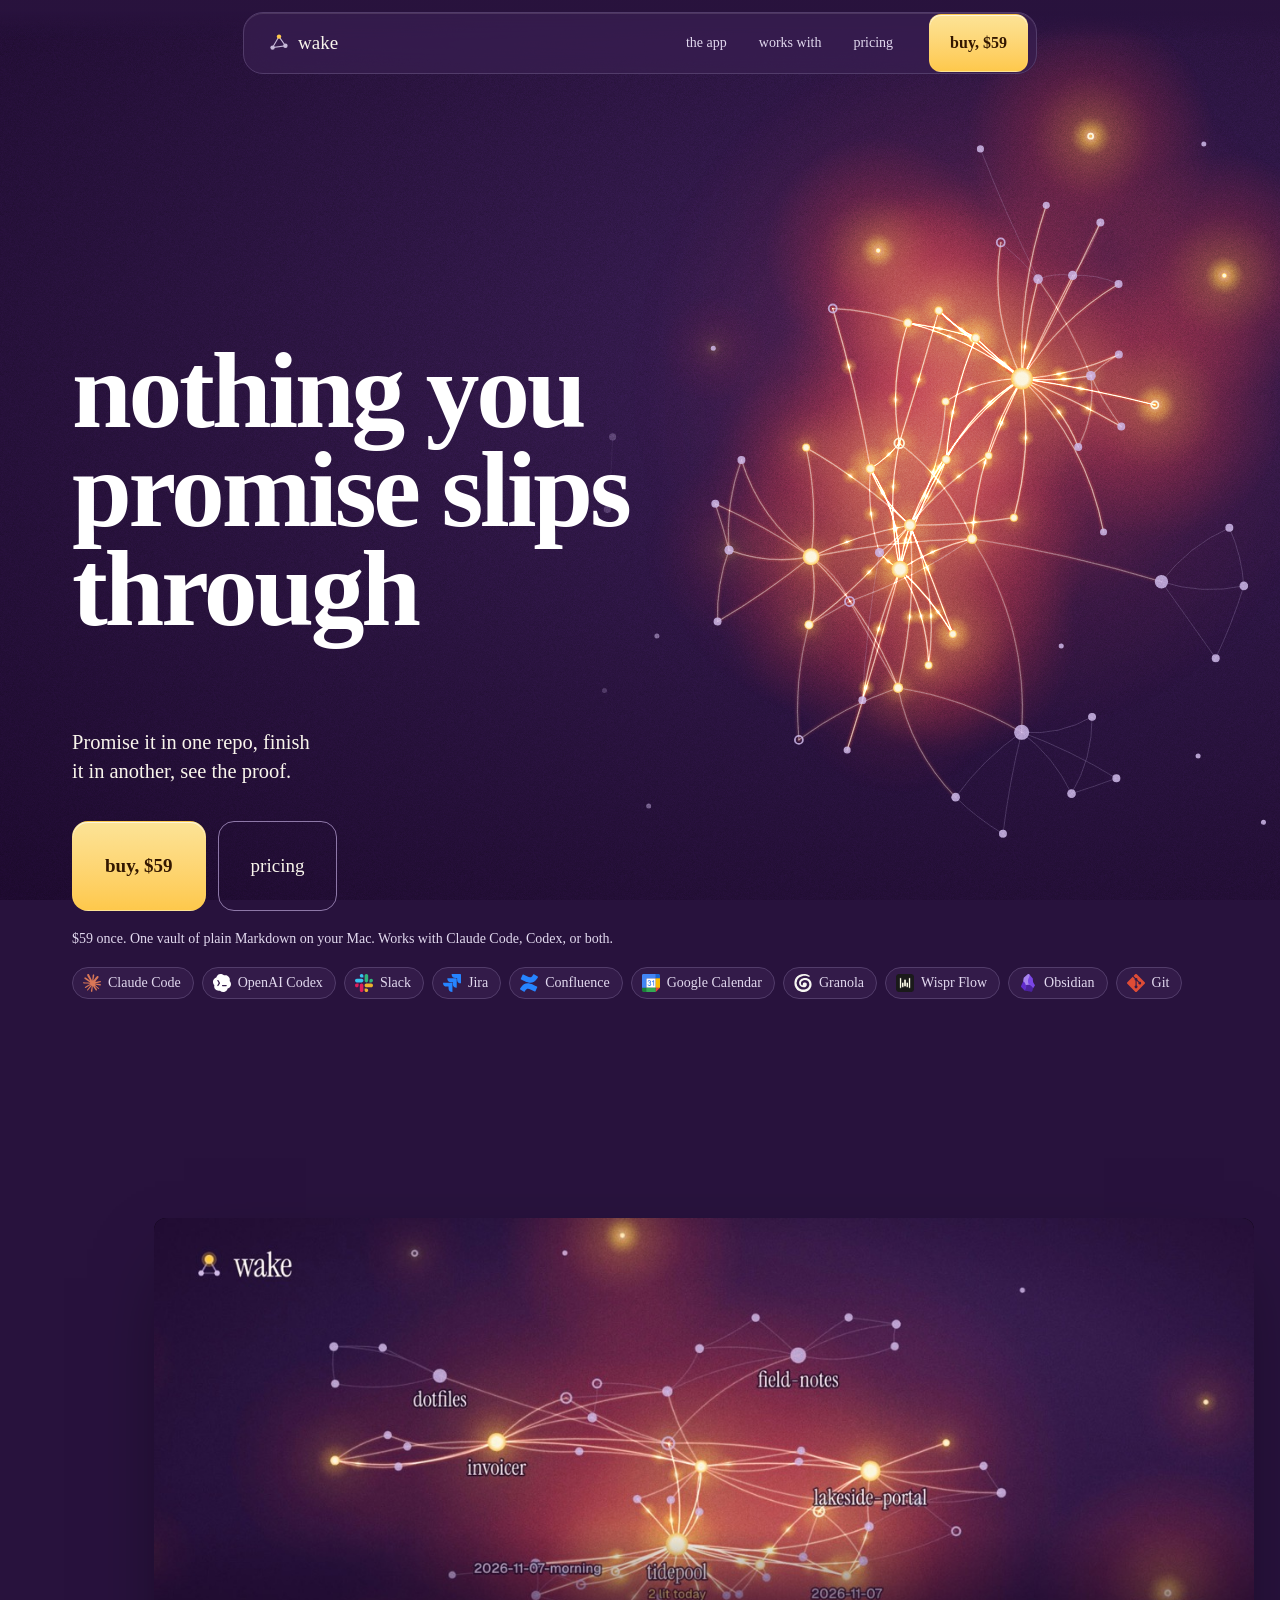
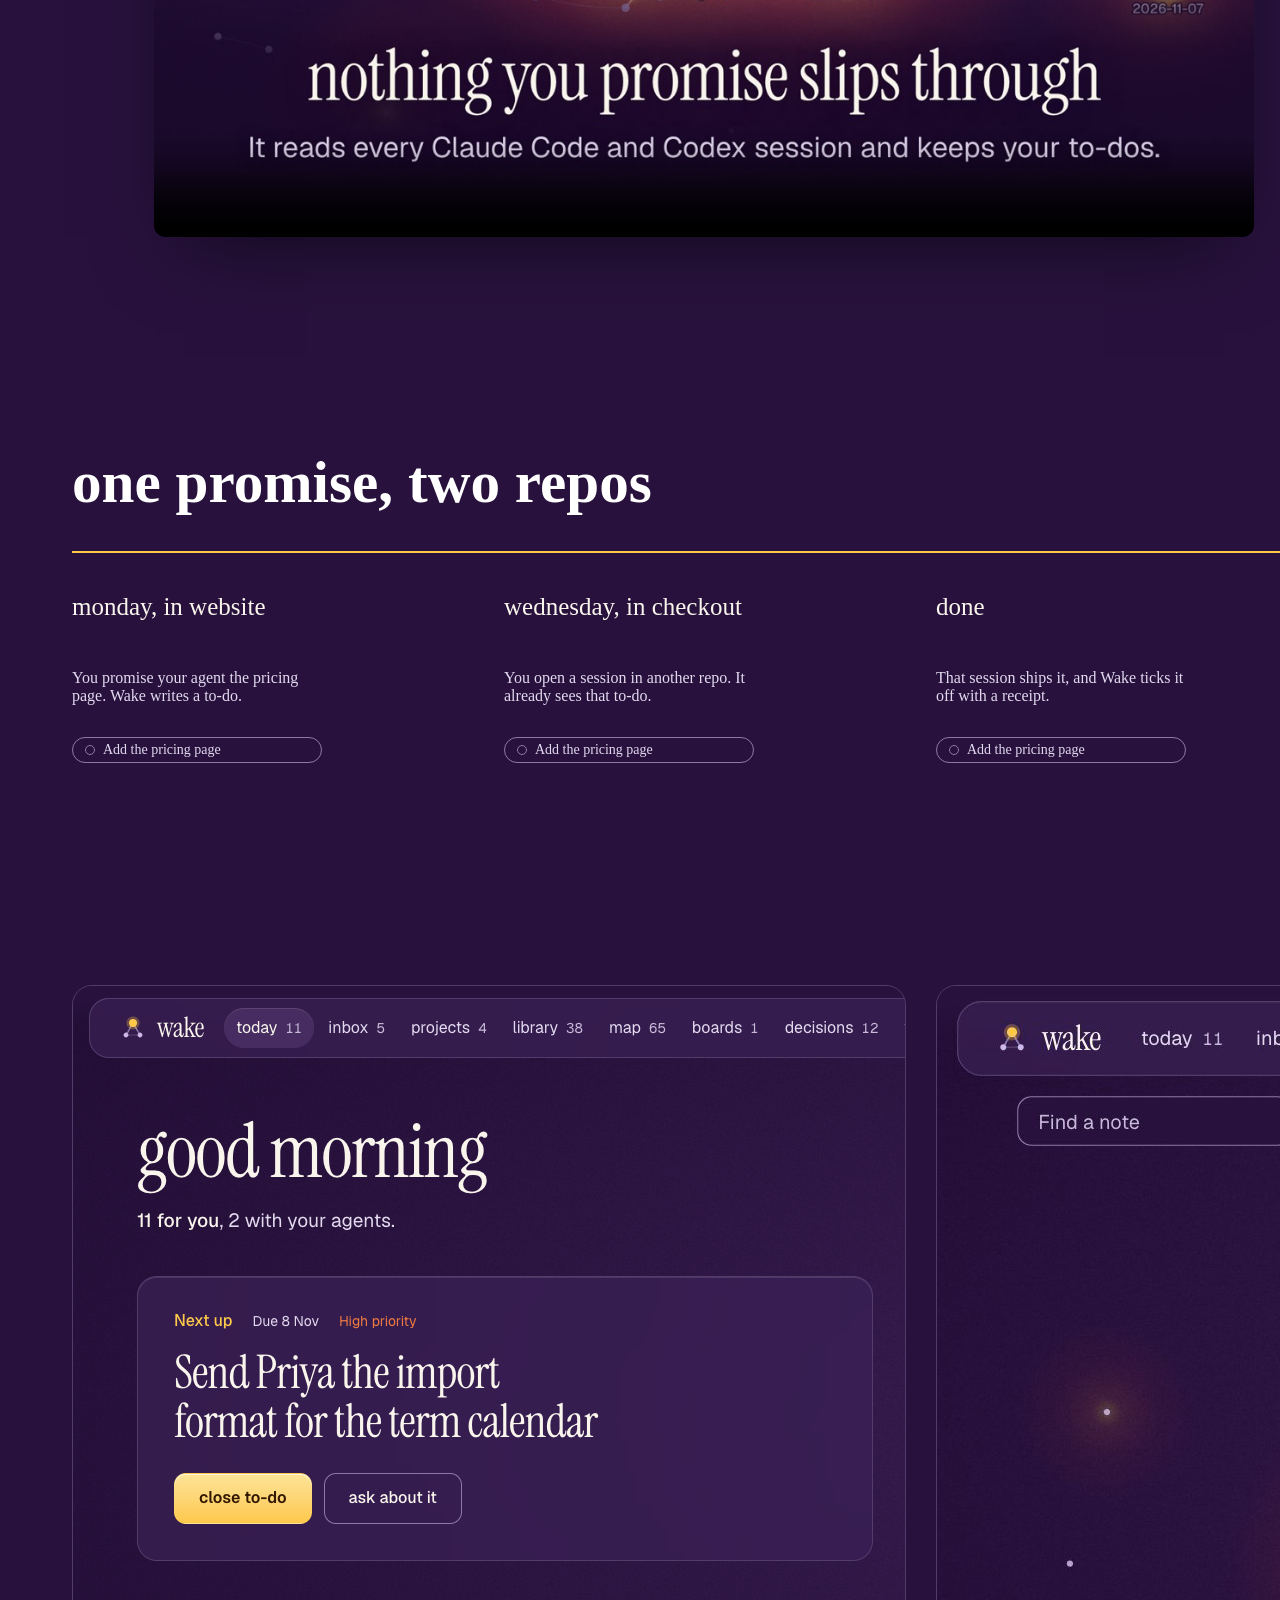
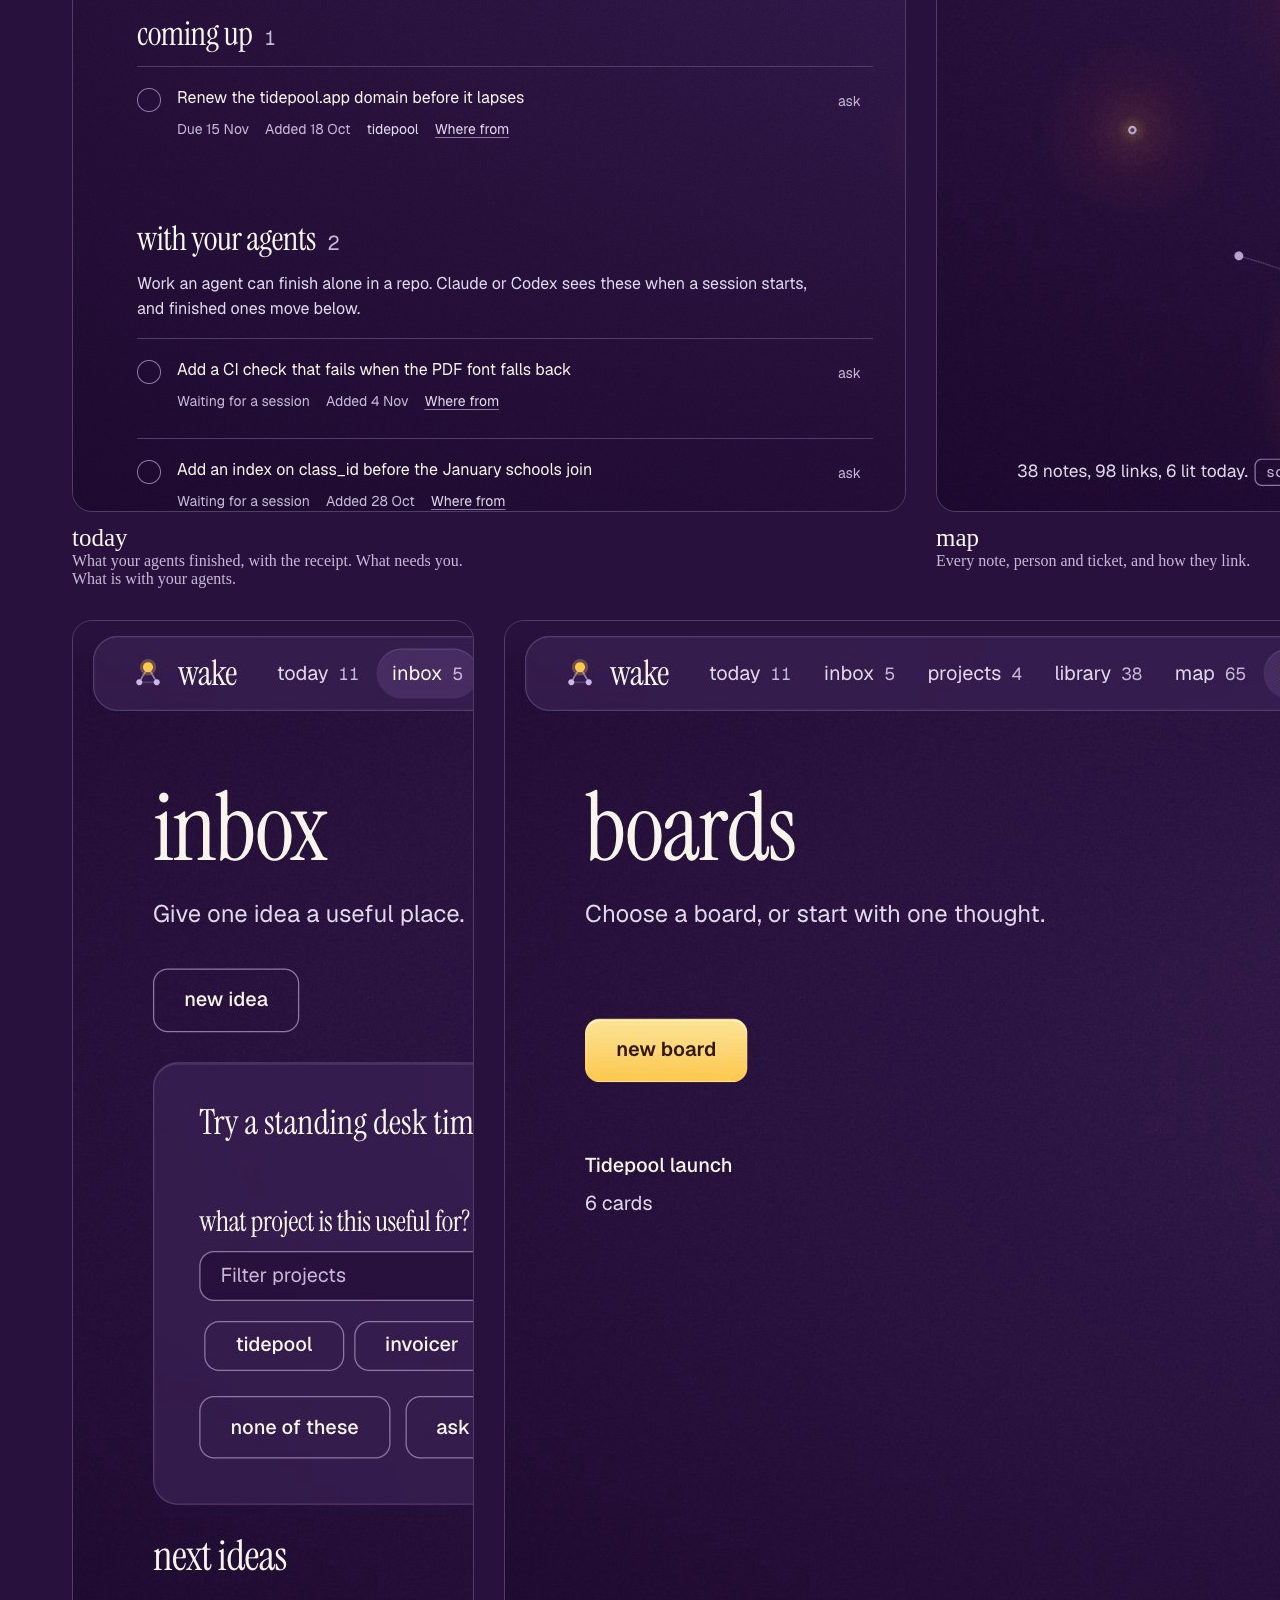
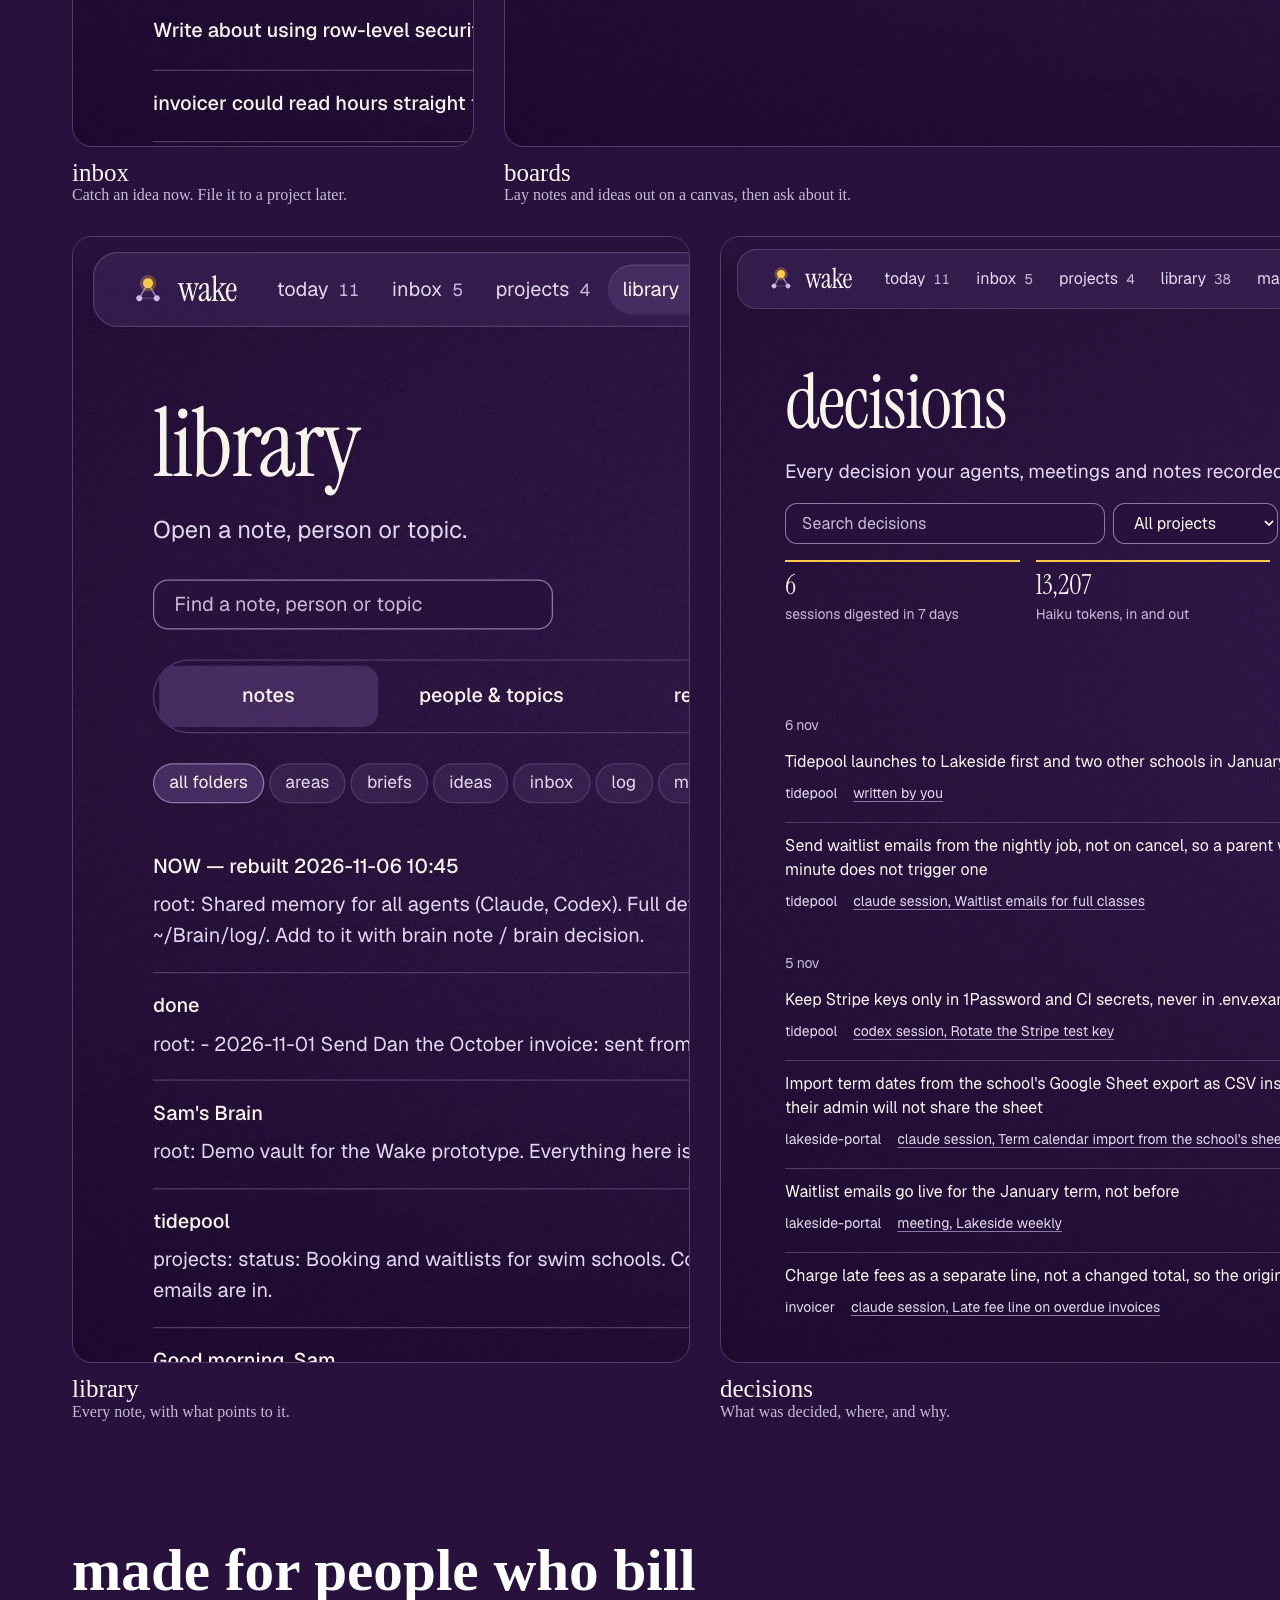
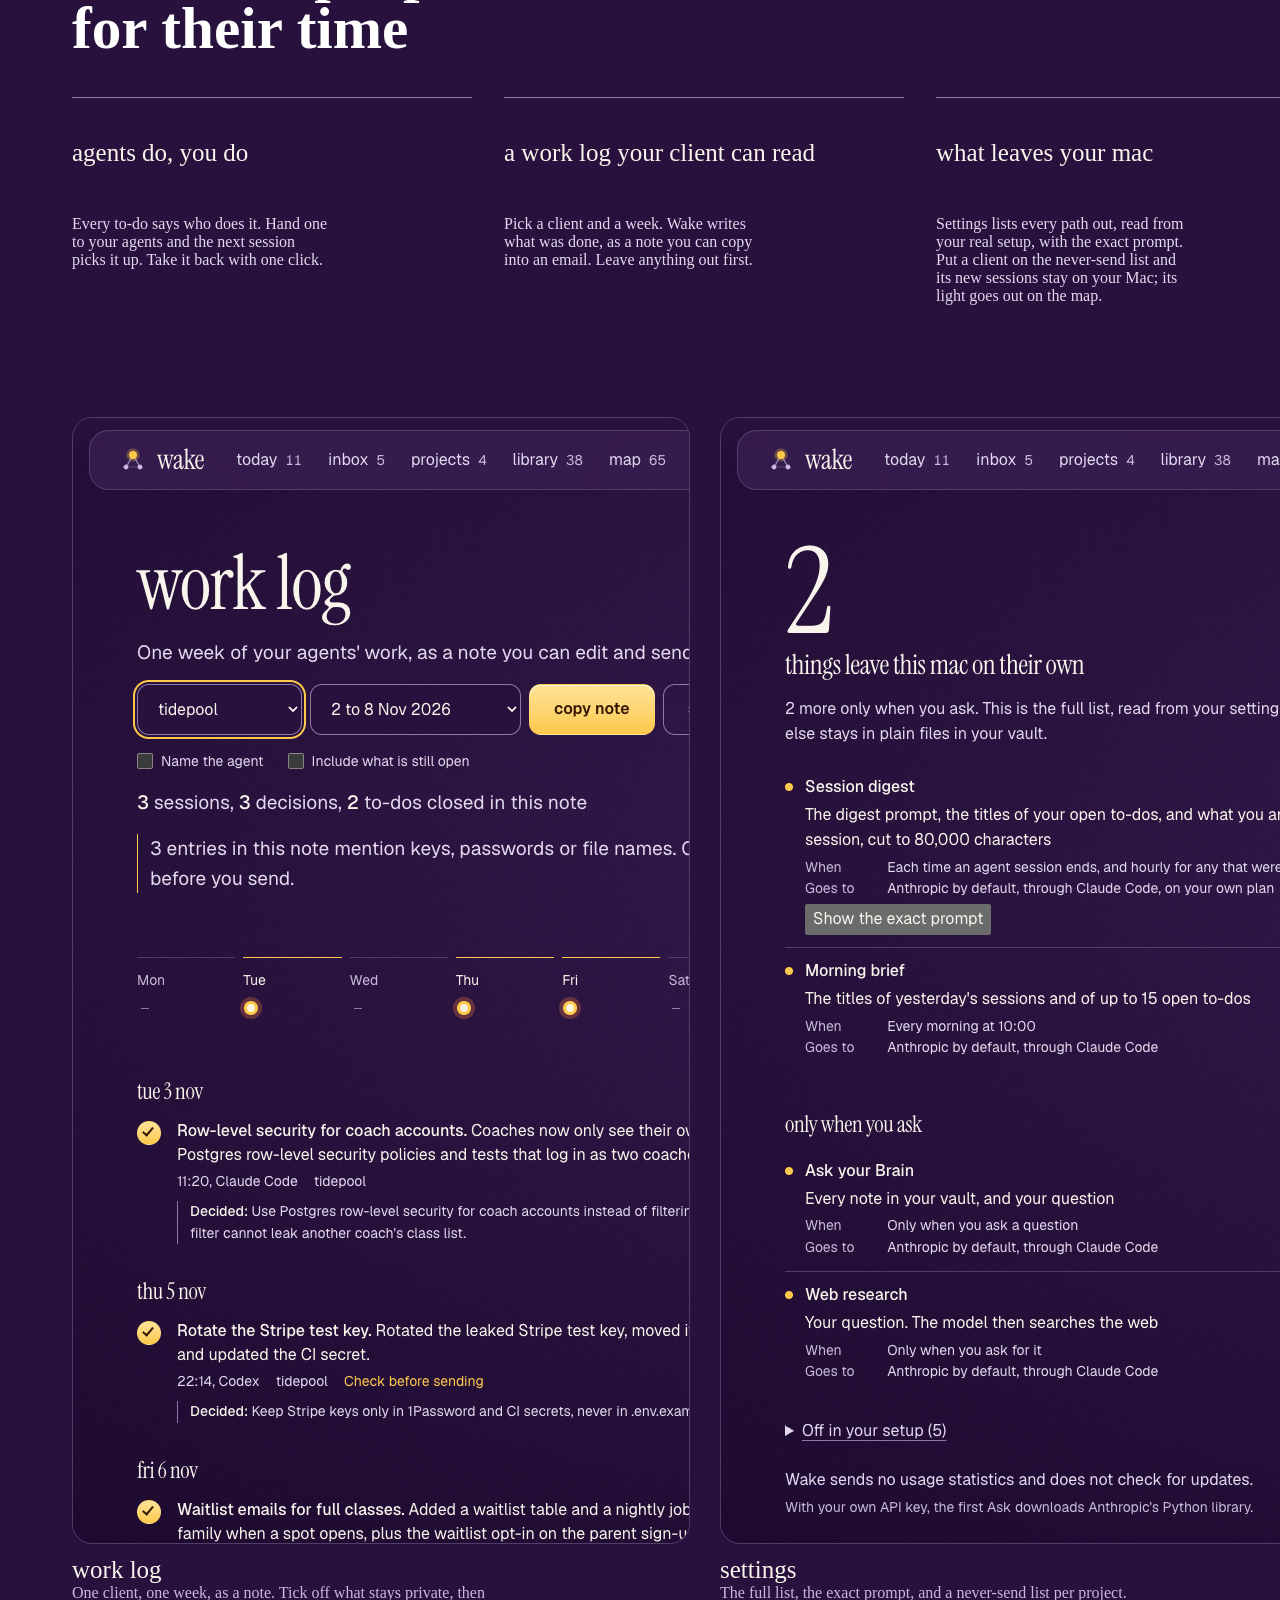
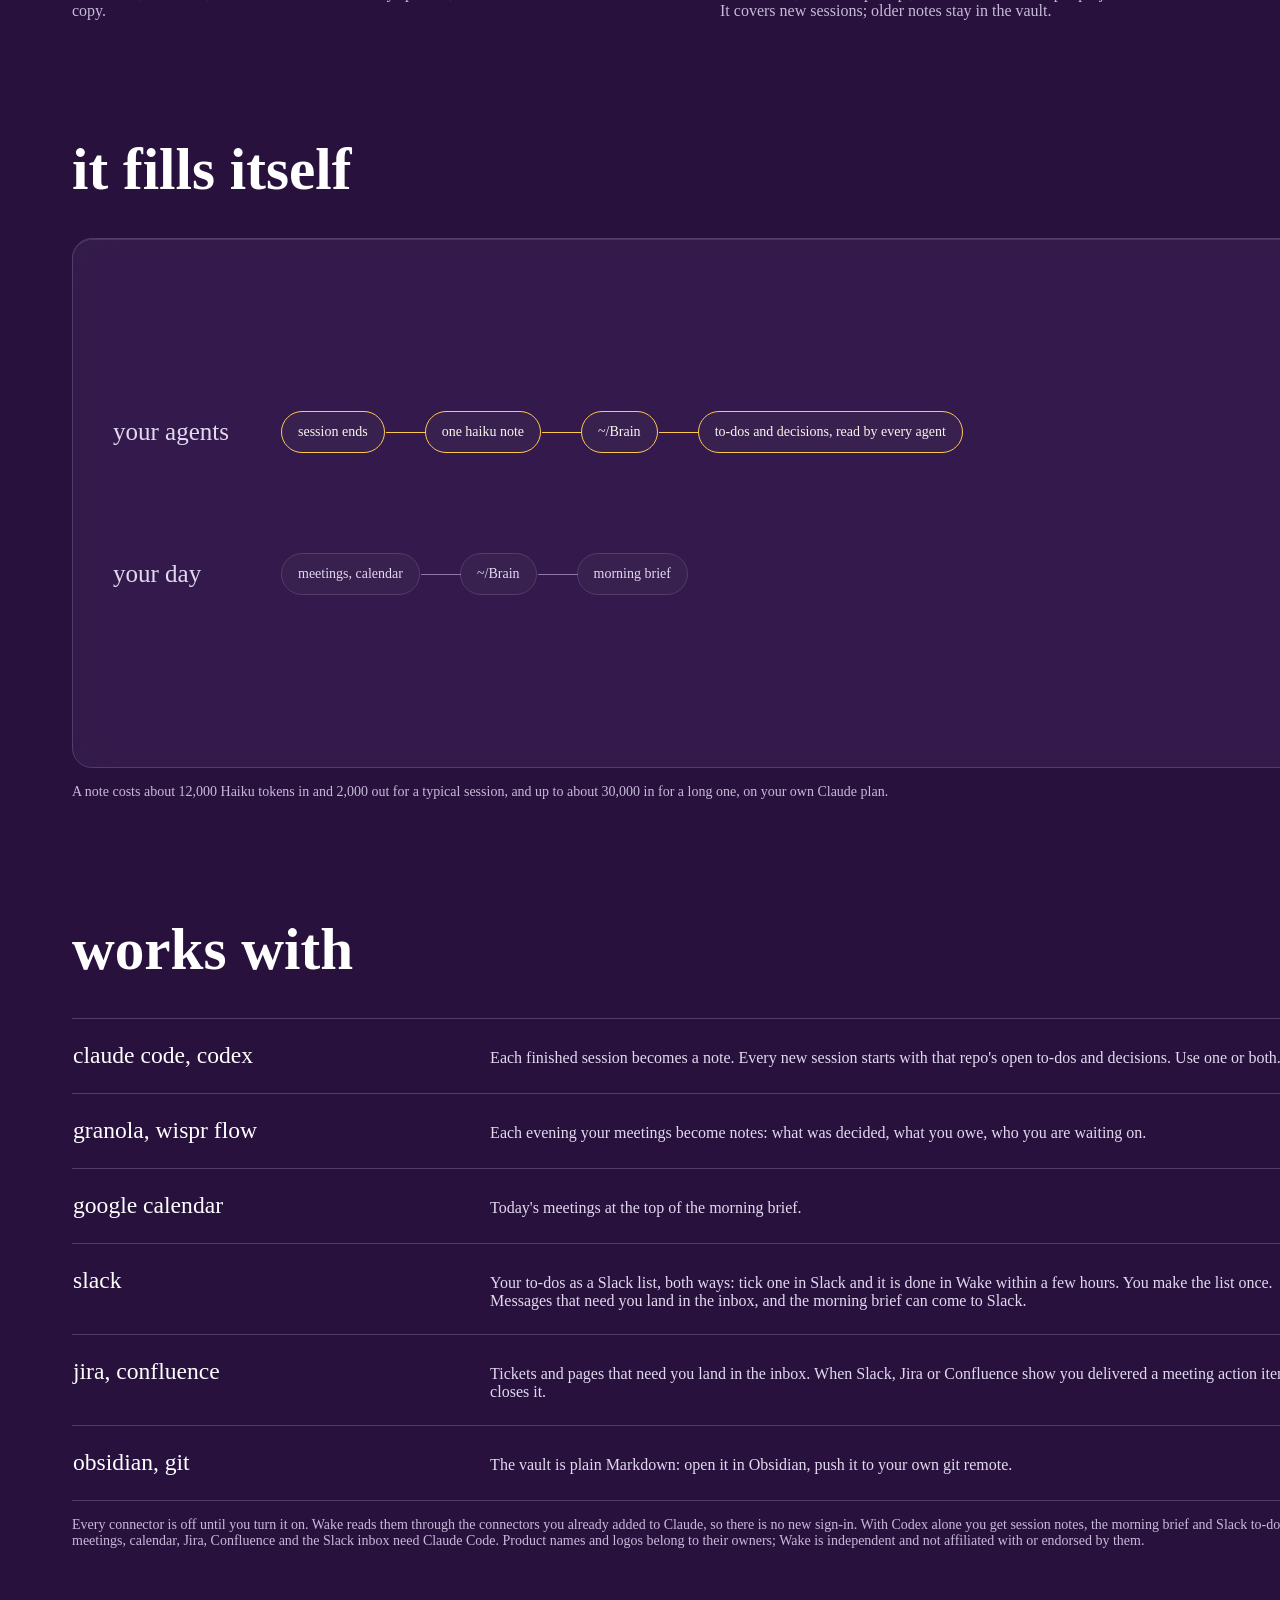
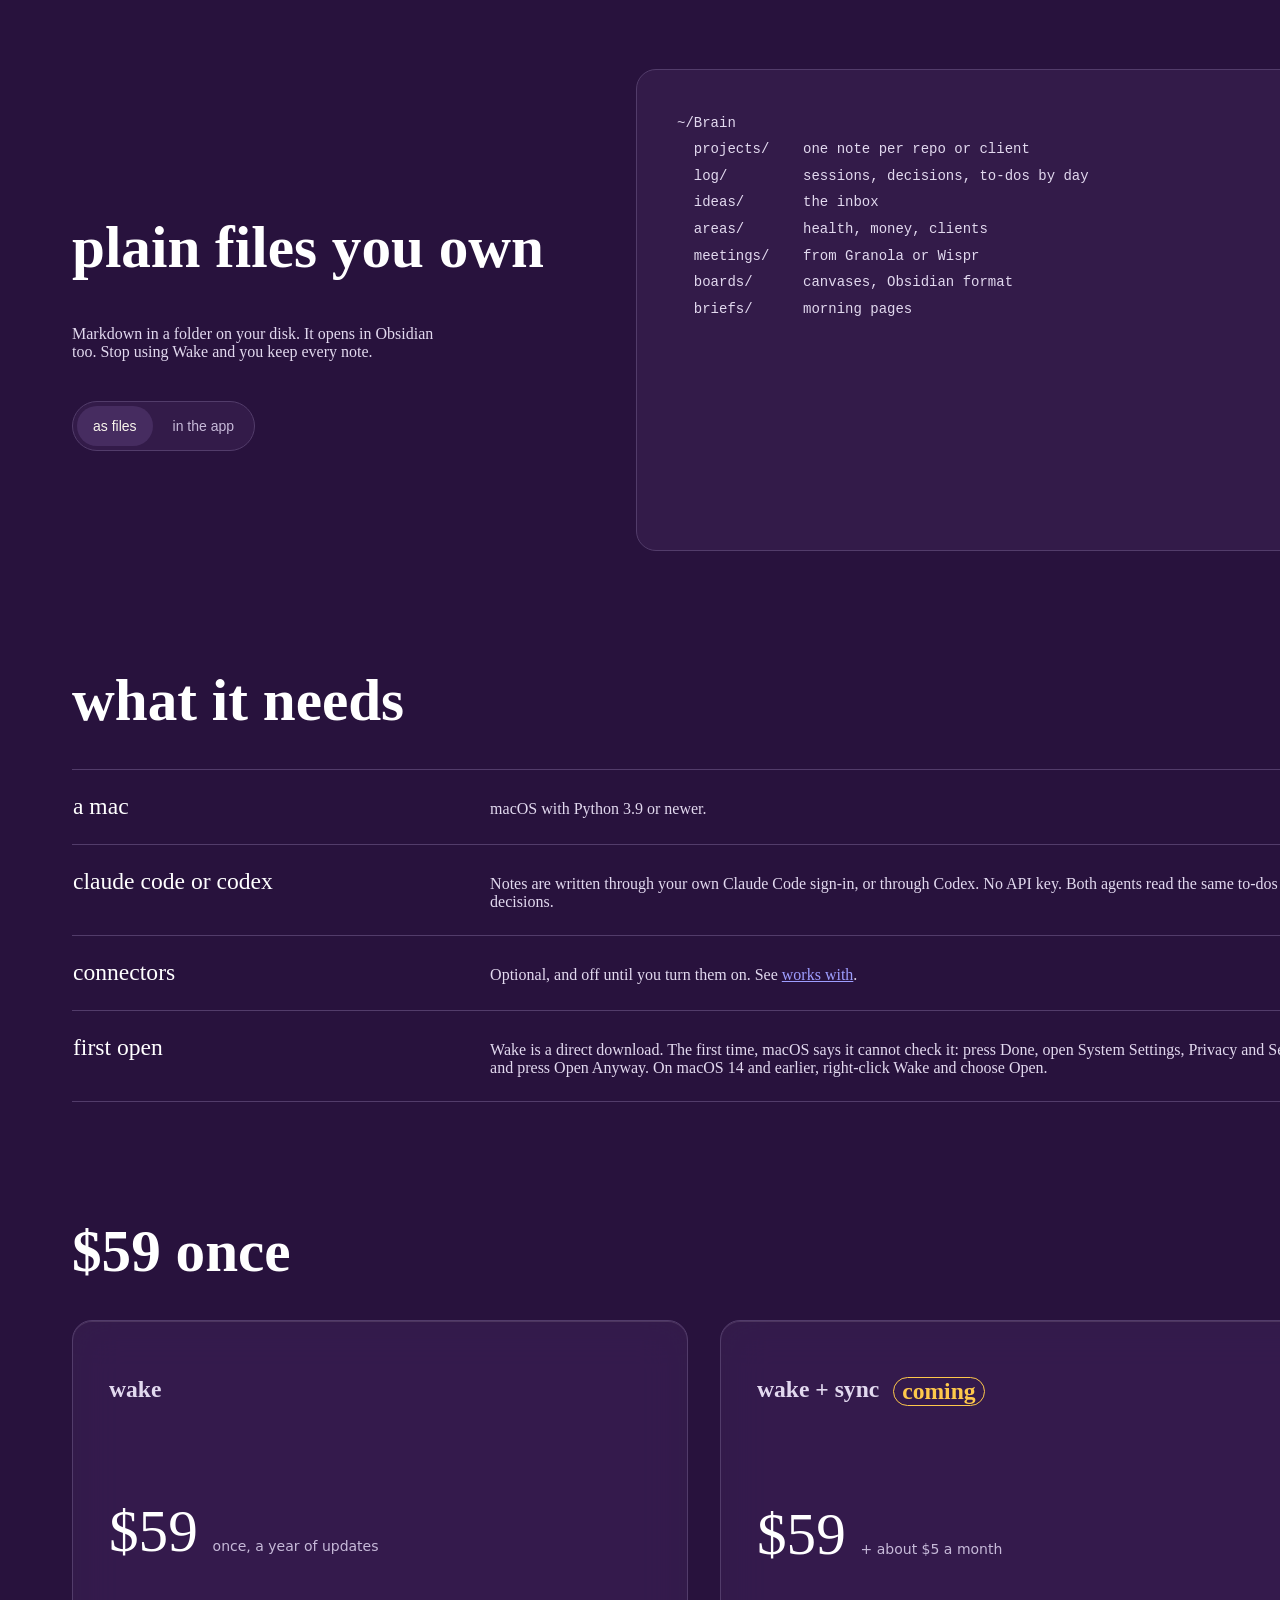
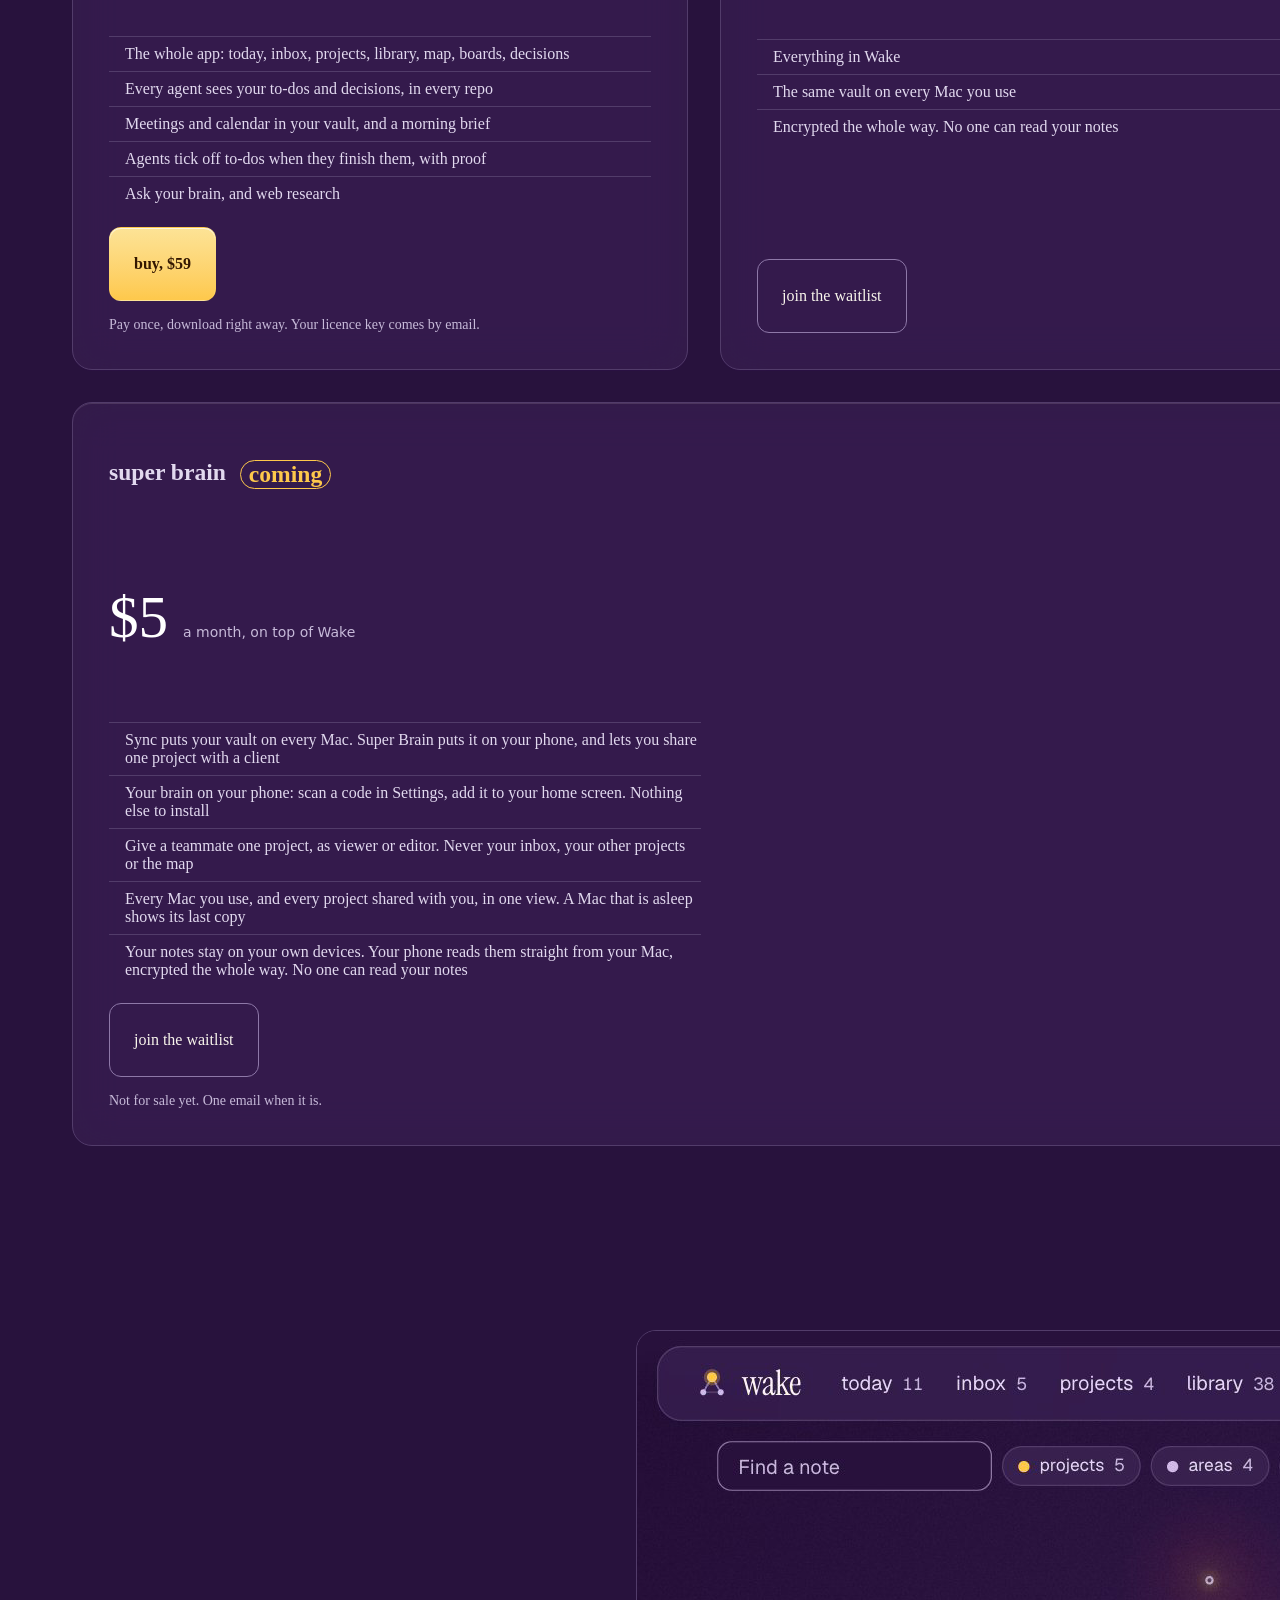
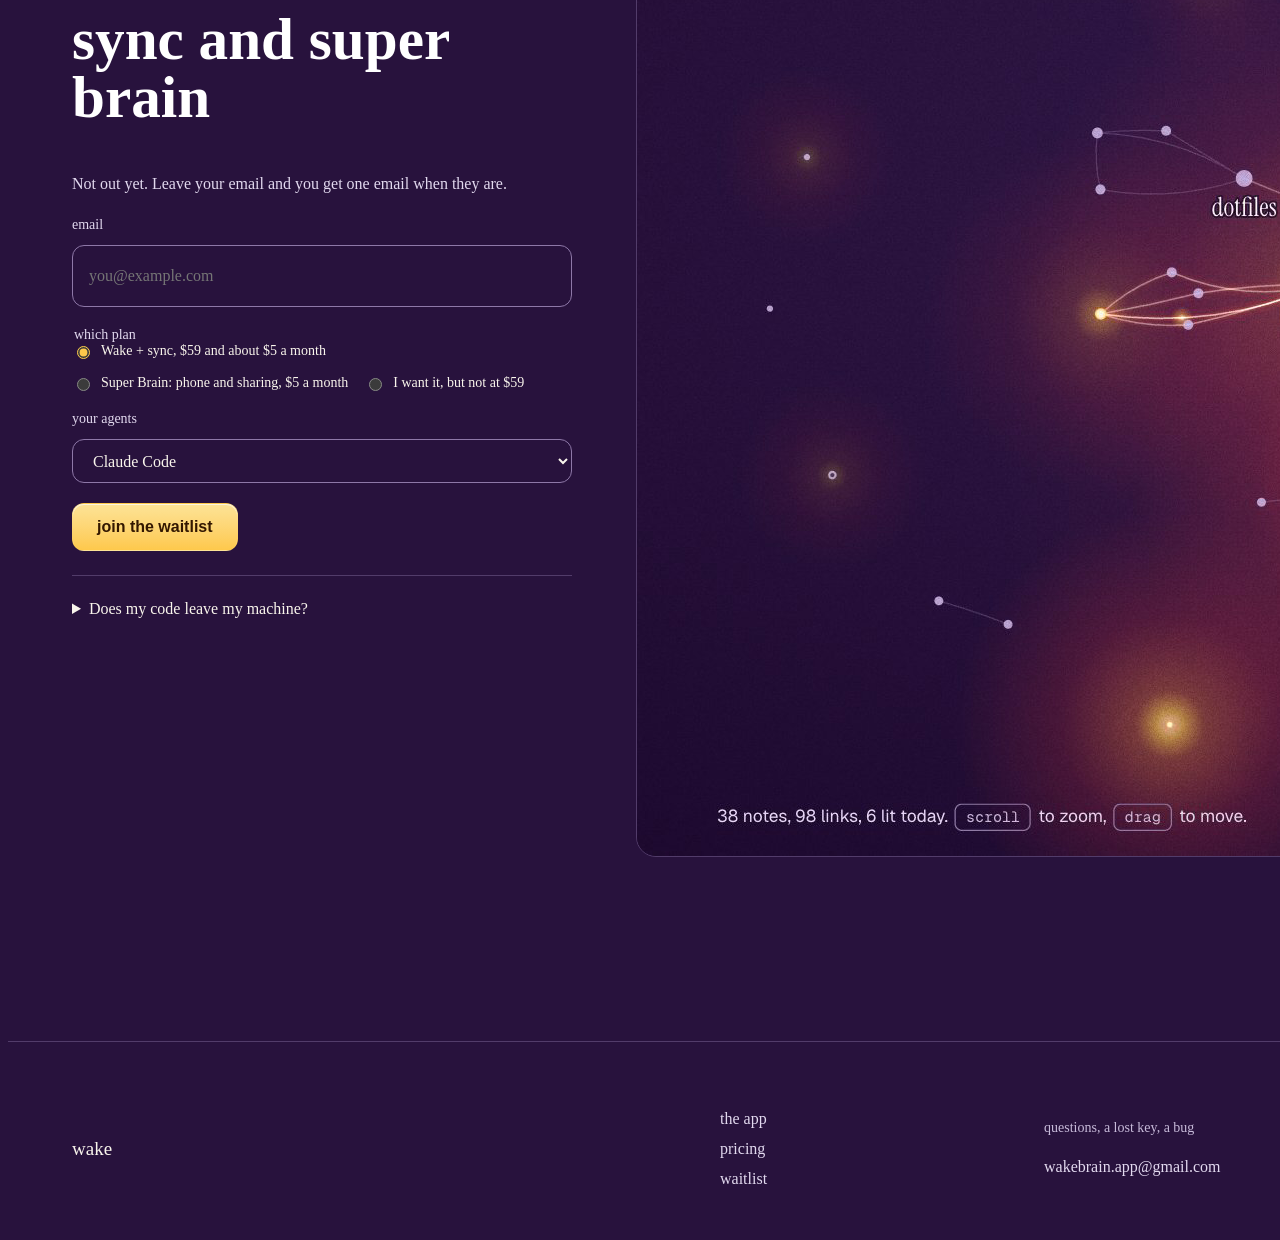
==== commit e859f434: "Works with: brand-colour logos" ====
--- a/index.html
+++ b/index.html
@@ -8,7 +8,7 @@
 <title>Wake: nothing you promise slips through</title>
 <link rel="preload" href="fonts/instrument-serif.woff2" as="font" type="font/woff2" crossorigin>
 <link rel="preload" href="fonts/geist.woff2" as="font" type="font/woff2" crossorigin>
-<link rel="stylesheet" href="landing.css?v=2">
+<link rel="stylesheet" href="landing.css?v=3">
 <link rel="icon" href="icon.svg" type="image/svg+xml">
 </head>
 <body class="landing">
@@ -38,7 +38,7 @@
       <p class="hero-lede">Promise it in one repo, finish it in another, see the proof.</p>
       <div class="acts"><a class="btn primary" href="https://buy.polar.sh/polar_cl_RY5sufCcn7mrCrFExtuwMNFq7HFmd3nYXogRp3LDhf8" data-buy>buy, $59</a><a class="btn" href="#pricing">pricing</a></div>
       <p class="hero-note">$59 once. One vault of plain Markdown on your Mac. Works with Claude Code, Codex, or both.</p>
-      <ul class="logos" aria-label="Works with"><li><a href="#works"><svg viewBox="0 0 24 24" width="16" height="16" aria-hidden="true"><path d="m4.7144 15.9555 4.7174-2.6471.079-.2307-.079-.1275h-.2307l-.7893-.0486-2.6956-.0729-2.3375-.0971-2.2646-.1214-.5707-.1215-.5343-.7042.0546-.3522.4797-.3218.686.0608 1.5179.1032 2.2767.1578 1.6514.0972 2.4468.255h.3886l.0546-.1579-.1336-.0971-.1032-.0972L6.973 9.8356l-2.55-1.6879-1.3356-.9714-.7225-.4918-.3643-.4614-.1578-1.0078.6557-.7225.8803.0607.2246.0607.8925.686 1.9064 1.4754 2.4893 1.8336.3643.3035.1457-.1032.0182-.0728-.164-.2733-1.3539-2.4467-1.445-2.4893-.6435-1.032-.17-.6194c-.0607-.255-.1032-.4674-.1032-.7285L6.287.1335 6.6997 0l.9957.1336.419.3642.6192 1.4147 1.0018 2.2282 1.5543 3.0296.4553.8985.2429.8318.091.255h.1579v-.1457l.1275-1.706.2368-2.0947.2307-2.6957.0789-.7589.3764-.9107.7468-.4918.5828.2793.4797.686-.0668.4433-.2853 1.8517-.5586 2.9021-.3643 1.9429h.2125l.2429-.2429.9835-1.3053 1.6514-2.0643.7286-.8196.85-.9046.5464-.4311h1.0321l.759 1.1293-.34 1.1657-1.0625 1.3478-.8804 1.1414-1.2628 1.7-.7893 1.36.0729.1093.1882-.0183 2.8535-.607 1.5421-.2794 1.8396-.3157.8318.3886.091.3946-.3278.8075-1.967.4857-2.3072.4614-3.4364.8136-.0425.0304.0486.0607 1.5482.1457.6618.0364h1.621l3.0175.2247.7892.522.4736.6376-.079.4857-1.2142.6193-1.6393-.3886-3.825-.9107-1.3113-.3279h-.1822v.1093l1.0929 1.0686 2.0035 1.8092 2.5075 2.3314.1275.5768-.3218.4554-.34-.0486-2.2039-1.6575-.85-.7468-1.9246-1.621h-.1275v.17l.4432.6496 2.3436 3.5214.1214 1.0807-.17.3521-.6071.2125-.6679-.1214-1.3721-1.9246L14.38 17.959l-1.1414-1.9428-.1397.079-.674 7.2552-.3156.3703-.7286.2793-.6071-.4614-.3218-.7468.3218-1.4753.3886-1.9246.3157-1.53.2853-1.9004.17-.6314-.0121-.0425-.1397.0182-1.4328 1.9672-2.1796 2.9446-1.7243 1.8456-.4128.164-.7164-.3704.0667-.6618.4008-.5889 2.386-3.0357 1.4389-1.882.929-1.0868-.0062-.1579h-.0546l-6.3385 4.1164-1.1293.1457-.4857-.4554.0608-.7467.2307-.2429 1.9064-1.3114Z"/></svg>Claude Code</a></li><li><a href="#works"><svg viewBox="0 0 24 24" width="16" height="16" aria-hidden="true"><path d="M22.2819 9.8211a5.9847 5.9847 0 0 0-.5157-4.9108 6.0462 6.0462 0 0 0-6.5098-2.9A6.0651 6.0651 0 0 0 4.9807 4.1818a5.9847 5.9847 0 0 0-3.9977 2.9 6.0462 6.0462 0 0 0 .7427 7.0966 5.98 5.98 0 0 0 .511 4.9107 6.051 6.051 0 0 0 6.5146 2.9001A5.9847 5.9847 0 0 0 13.2599 24a6.0557 6.0557 0 0 0 5.7718-4.2058 5.9894 5.9894 0 0 0 3.9977-2.9001 6.0557 6.0557 0 0 0-.7475-7.0729zm-9.022 12.6081a4.4755 4.4755 0 0 1-2.8764-1.0408l.1419-.0804 4.7783-2.7582a.7948.7948 0 0 0 .3927-.6813v-6.7369l2.02 1.1686a.071.071 0 0 1 .038.052v5.5826a4.504 4.504 0 0 1-4.4945 4.4944zm-9.6607-4.1254a4.4708 4.4708 0 0 1-.5346-3.0137l.142.0852 4.783 2.7582a.7712.7712 0 0 0 .7806 0l5.8428-3.3685v2.3324a.0804.0804 0 0 1-.0332.0615L9.74 19.9502a4.4992 4.4992 0 0 1-6.1408-1.6464zM2.3408 7.8956a4.485 4.485 0 0 1 2.3655-1.9728V11.6a.7664.7664 0 0 0 .3879.6765l5.8144 3.3543-2.0201 1.1685a.0757.0757 0 0 1-.071 0l-4.8303-2.7865A4.504 4.504 0 0 1 2.3408 7.872zm16.5963 3.8558L13.1038 8.364 15.1192 7.2a.0757.0757 0 0 1 .071 0l4.8303 2.7913a4.4944 4.4944 0 0 1-.6765 8.1042v-5.6772a.79.79 0 0 0-.407-.667zm2.0107-3.0231l-.142-.0852-4.7735-2.7818a.7759.7759 0 0 0-.7854 0L9.409 9.2297V6.8974a.0662.0662 0 0 1 .0284-.0615l4.8303-2.7866a4.4992 4.4992 0 0 1 6.6802 4.66zM8.3065 12.863l-2.02-1.1638a.0804.0804 0 0 1-.038-.0567V6.0742a4.4992 4.4992 0 0 1 7.3757-3.4537l-.142.0805L8.704 5.459a.7948.7948 0 0 0-.3927.6813zm1.0976-2.3654l2.602-1.4998 2.6069 1.4998v2.9994l-2.5974 1.4997-2.6067-1.4997Z"/></svg>OpenAI Codex</a></li><li><a href="#works"><svg viewBox="0 0 24 24" width="16" height="16" aria-hidden="true"><path d="M5.042 15.165a2.528 2.528 0 0 1-2.52 2.523A2.528 2.528 0 0 1 0 15.165a2.527 2.527 0 0 1 2.522-2.52h2.52v2.52zM6.313 15.165a2.527 2.527 0 0 1 2.521-2.52 2.527 2.527 0 0 1 2.521 2.52v6.313A2.528 2.528 0 0 1 8.834 24a2.528 2.528 0 0 1-2.521-2.522v-6.313zM8.834 5.042a2.528 2.528 0 0 1-2.521-2.52A2.528 2.528 0 0 1 8.834 0a2.528 2.528 0 0 1 2.521 2.522v2.52H8.834zM8.834 6.313a2.528 2.528 0 0 1 2.521 2.521 2.528 2.528 0 0 1-2.521 2.521H2.522A2.528 2.528 0 0 1 0 8.834a2.528 2.528 0 0 1 2.522-2.521h6.312zM18.956 8.834a2.528 2.528 0 0 1 2.522-2.521A2.528 2.528 0 0 1 24 8.834a2.528 2.528 0 0 1-2.522 2.521h-2.522V8.834zM17.688 8.834a2.528 2.528 0 0 1-2.523 2.521 2.527 2.527 0 0 1-2.52-2.521V2.522A2.527 2.527 0 0 1 15.165 0a2.528 2.528 0 0 1 2.523 2.522v6.312zM15.165 18.956a2.528 2.528 0 0 1 2.523 2.522A2.528 2.528 0 0 1 15.165 24a2.527 2.527 0 0 1-2.52-2.522v-2.522h2.52zM15.165 17.688a2.527 2.527 0 0 1-2.52-2.523 2.526 2.526 0 0 1 2.52-2.52h6.313A2.527 2.527 0 0 1 24 15.165a2.528 2.528 0 0 1-2.522 2.523h-6.313z"/></svg>Slack</a></li><li><a href="#works"><svg viewBox="0 0 24 24" width="16" height="16" aria-hidden="true"><path d="M11.571 11.513H0a5.218 5.218 0 0 0 5.232 5.215h2.13v2.057A5.215 5.215 0 0 0 12.575 24V12.518a1.005 1.005 0 0 0-1.005-1.005zm5.723-5.756H5.736a5.215 5.215 0 0 0 5.215 5.214h2.129v2.058a5.218 5.218 0 0 0 5.215 5.214V6.758a1.001 1.001 0 0 0-1.001-1.001zM23.013 0H11.455a5.215 5.215 0 0 0 5.215 5.215h2.129v2.057A5.215 5.215 0 0 0 24 12.483V1.005A1.001 1.001 0 0 0 23.013 0Z"/></svg>Jira</a></li><li><a href="#works"><svg viewBox="0 0 24 24" width="16" height="16" aria-hidden="true"><path d="M.87 18.257c-.248.382-.53.875-.763 1.245a.764.764 0 0 0 .255 1.04l4.965 3.054a.764.764 0 0 0 1.058-.26c.199-.332.454-.763.733-1.221 1.967-3.247 3.945-2.853 7.508-1.146l4.957 2.337a.764.764 0 0 0 1.028-.382l2.364-5.346a.764.764 0 0 0-.382-1 599.851 599.851 0 0 1-4.965-2.361C10.911 10.97 5.224 11.185.87 18.257zM23.131 5.743c.249-.405.531-.875.764-1.25a.764.764 0 0 0-.256-1.034L18.675.404a.764.764 0 0 0-1.058.26c-.195.335-.451.763-.734 1.225-1.966 3.246-3.945 2.85-7.508 1.146L4.437.694a.764.764 0 0 0-1.027.382L1.046 6.422a.764.764 0 0 0 .382 1c1.039.49 3.105 1.467 4.965 2.361 6.698 3.246 12.392 3.029 16.738-4.04z"/></svg>Confluence</a></li><li><a href="#works"><svg viewBox="0 0 24 24" width="16" height="16" aria-hidden="true"><path d="M18.316 5.684H24v12.632h-5.684V5.684zM5.684 24h12.632v-5.684H5.684V24zM18.316 5.684V0H1.895A1.894 1.894 0 0 0 0 1.895v16.421h5.684V5.684h12.632zm-7.207 6.25v-.065c.272-.144.5-.349.687-.617s.279-.595.279-.982c0-.379-.099-.72-.3-1.025a2.05 2.05 0 0 0-.832-.714 2.703 2.703 0 0 0-1.197-.257c-.6 0-1.094.156-1.481.467-.386.311-.65.671-.793 1.078l1.085.452c.086-.249.224-.461.413-.633.189-.172.445-.257.767-.257.33 0 .602.088.816.264a.86.86 0 0 1 .322.703c0 .33-.12.589-.36.778-.24.19-.535.284-.886.284h-.567v1.085h.633c.407 0 .748.109 1.02.327.272.218.407.499.407.843 0 .336-.129.614-.387.832s-.565.327-.924.327c-.351 0-.651-.103-.897-.311-.248-.208-.422-.502-.521-.881l-1.096.452c.178.616.505 1.082.977 1.401.472.319.984.478 1.538.477a2.84 2.84 0 0 0 1.293-.291c.382-.193.684-.458.902-.794.218-.336.327-.72.327-1.149 0-.429-.115-.797-.344-1.105a2.067 2.067 0 0 0-.881-.689zm2.093-1.931l.602.913L15 10.045v5.744h1.187V8.446h-.827l-2.158 1.557zM22.105 0h-3.289v5.184H24V1.895A1.894 1.894 0 0 0 22.105 0zm-3.289 23.5l4.684-4.684h-4.684V23.5zM0 22.105C0 23.152.848 24 1.895 24h3.289v-5.184H0v3.289z"/></svg>Google Calendar</a></li><li><a href="#works"><svg viewBox="0 0 24 24" width="16" height="16" aria-hidden="true"><path d="M4 10v4M8 7v10M12 4v16M16 7v10M20 10v4" fill="none" stroke="currentColor" stroke-width="2.2" stroke-linecap="round"/></svg>Granola</a></li><li><a href="#works"><svg viewBox="0 0 24 24" width="16" height="16" aria-hidden="true"><path d="M4 10v4M8 7v10M12 4v16M16 7v10M20 10v4" fill="none" stroke="currentColor" stroke-width="2.2" stroke-linecap="round"/></svg>Wispr Flow</a></li><li><a href="#works"><svg viewBox="0 0 24 24" width="16" height="16" aria-hidden="true"><path d="M19.355 18.538a68.967 68.959 0 0 0 1.858-2.954.81.81 0 0 0-.062-.9c-.516-.685-1.504-2.075-2.042-3.362-.553-1.321-.636-3.375-.64-4.377a1.707 1.707 0 0 0-.358-1.05l-3.198-4.064a3.744 3.744 0 0 1-.076.543c-.106.503-.307 1.004-.536 1.5-.134.29-.29.6-.446.914l-.31.626c-.516 1.068-.997 2.227-1.132 3.59-.124 1.26.046 2.73.815 4.481.128.011.257.025.386.044a6.363 6.363 0 0 1 3.326 1.505c.916.79 1.744 1.922 2.415 3.5zM8.199 22.569c.073.012.146.02.22.02.78.024 2.095.092 3.16.29.87.16 2.593.64 4.01 1.055 1.083.316 2.198-.548 2.355-1.664.114-.814.33-1.735.725-2.58l-.01.005c-.67-1.87-1.522-3.078-2.416-3.849a5.295 5.295 0 0 0-2.778-1.257c-1.54-.216-2.952.19-3.84.45.532 2.218.368 4.829-1.425 7.531zM5.533 9.938c-.023.1-.056.197-.098.29L2.82 16.059a1.602 1.602 0 0 0 .313 1.772l4.116 4.24c2.103-3.101 1.796-6.02.836-8.3-.728-1.73-1.832-3.081-2.55-3.831zM9.32 14.01c.615-.183 1.606-.465 2.745-.534-.683-1.725-.848-3.233-.716-4.577.154-1.552.7-2.847 1.235-3.95.113-.235.223-.454.328-.664.149-.297.288-.577.419-.86.217-.47.379-.885.46-1.27.08-.38.08-.72-.014-1.043-.095-.325-.297-.675-.68-1.06a1.6 1.6 0 0 0-1.475.36l-4.95 4.452a1.602 1.602 0 0 0-.513.952l-.427 2.83c.672.59 2.328 2.316 3.335 4.711.09.21.175.43.253.653z"/></svg>Obsidian</a></li><li><a href="#works"><svg viewBox="0 0 24 24" width="16" height="16" aria-hidden="true"><path d="M23.546 10.93L13.067.452c-.604-.603-1.582-.603-2.188 0L8.708 2.627l2.76 2.76c.645-.215 1.379-.07 1.889.441.516.515.658 1.258.438 1.9l2.658 2.66c.645-.223 1.387-.078 1.9.435.721.72.721 1.884 0 2.604-.719.719-1.881.719-2.6 0-.539-.541-.674-1.337-.404-1.996L12.86 8.955v6.525c.176.086.342.203.488.348.713.721.713 1.883 0 2.6-.719.721-1.889.721-2.609 0-.719-.719-.719-1.879 0-2.598.182-.18.387-.316.605-.406V8.835c-.217-.091-.424-.222-.6-.401-.545-.545-.676-1.342-.396-2.009L7.636 3.7.45 10.881c-.6.605-.6 1.584 0 2.189l10.48 10.477c.604.604 1.582.604 2.186 0l10.43-10.43c.605-.603.605-1.582 0-2.187"/></svg>Git</a></li></ul>
+      <ul class="logos" aria-label="Works with"><li><a href="#works"><img src="img/logos/claude.svg" width="18" height="18" alt="">Claude Code</a></li><li><a href="#works"><img src="img/logos/codex.svg" width="18" height="18" alt="">OpenAI Codex</a></li><li><a href="#works"><img src="img/logos/slack.svg" width="18" height="18" alt="">Slack</a></li><li><a href="#works"><img src="img/logos/jira.svg" width="18" height="18" alt="">Jira</a></li><li><a href="#works"><img src="img/logos/confluence.svg" width="18" height="18" alt="">Confluence</a></li><li><a href="#works"><img src="img/logos/google-calendar.svg" width="18" height="18" alt="">Google Calendar</a></li><li><a href="#works"><img src="img/logos/granola.svg" width="18" height="18" alt="">Granola</a></li><li><a href="#works"><img src="img/logos/wispr-flow.png" width="18" height="18" alt="">Wispr Flow</a></li><li><a href="#works"><img src="img/logos/obsidian.svg" width="18" height="18" alt="">Obsidian</a></li><li><a href="#works"><img src="img/logos/git.svg" width="18" height="18" alt="">Git</a></li></ul>
     </div>
   </section>
 
--- a/landing.css
+++ b/landing.css
@@ -53,7 +53,7 @@
 .logos { display: flex; flex-wrap: wrap; gap: 8px; margin: 20px 0 0; padding: 0; list-style: none; }
 .logos a { display: inline-flex; align-items: center; gap: 7px; padding: 6px 12px 6px 10px; border: 1px solid var(--color-rule); border-radius: 999px; background: var(--surface-glass); color: var(--color-ink-2); font-size: var(--text-sm); text-decoration: none; transition: color var(--dur-micro) var(--ease-out), border-color var(--dur-micro) var(--ease-out); }
 .logos a:hover { color: var(--color-ink); border-color: var(--color-rule-2); }
-.logos svg { width: 16px; height: 16px; fill: currentColor; flex: none; }
+.logos img { width: 18px; height: 18px; object-fit: contain; flex: none; }
 .hero-note { margin-top: 20px; font-size: var(--text-sm); color: var(--color-ink-2); }
 
 /* the rest of the page */
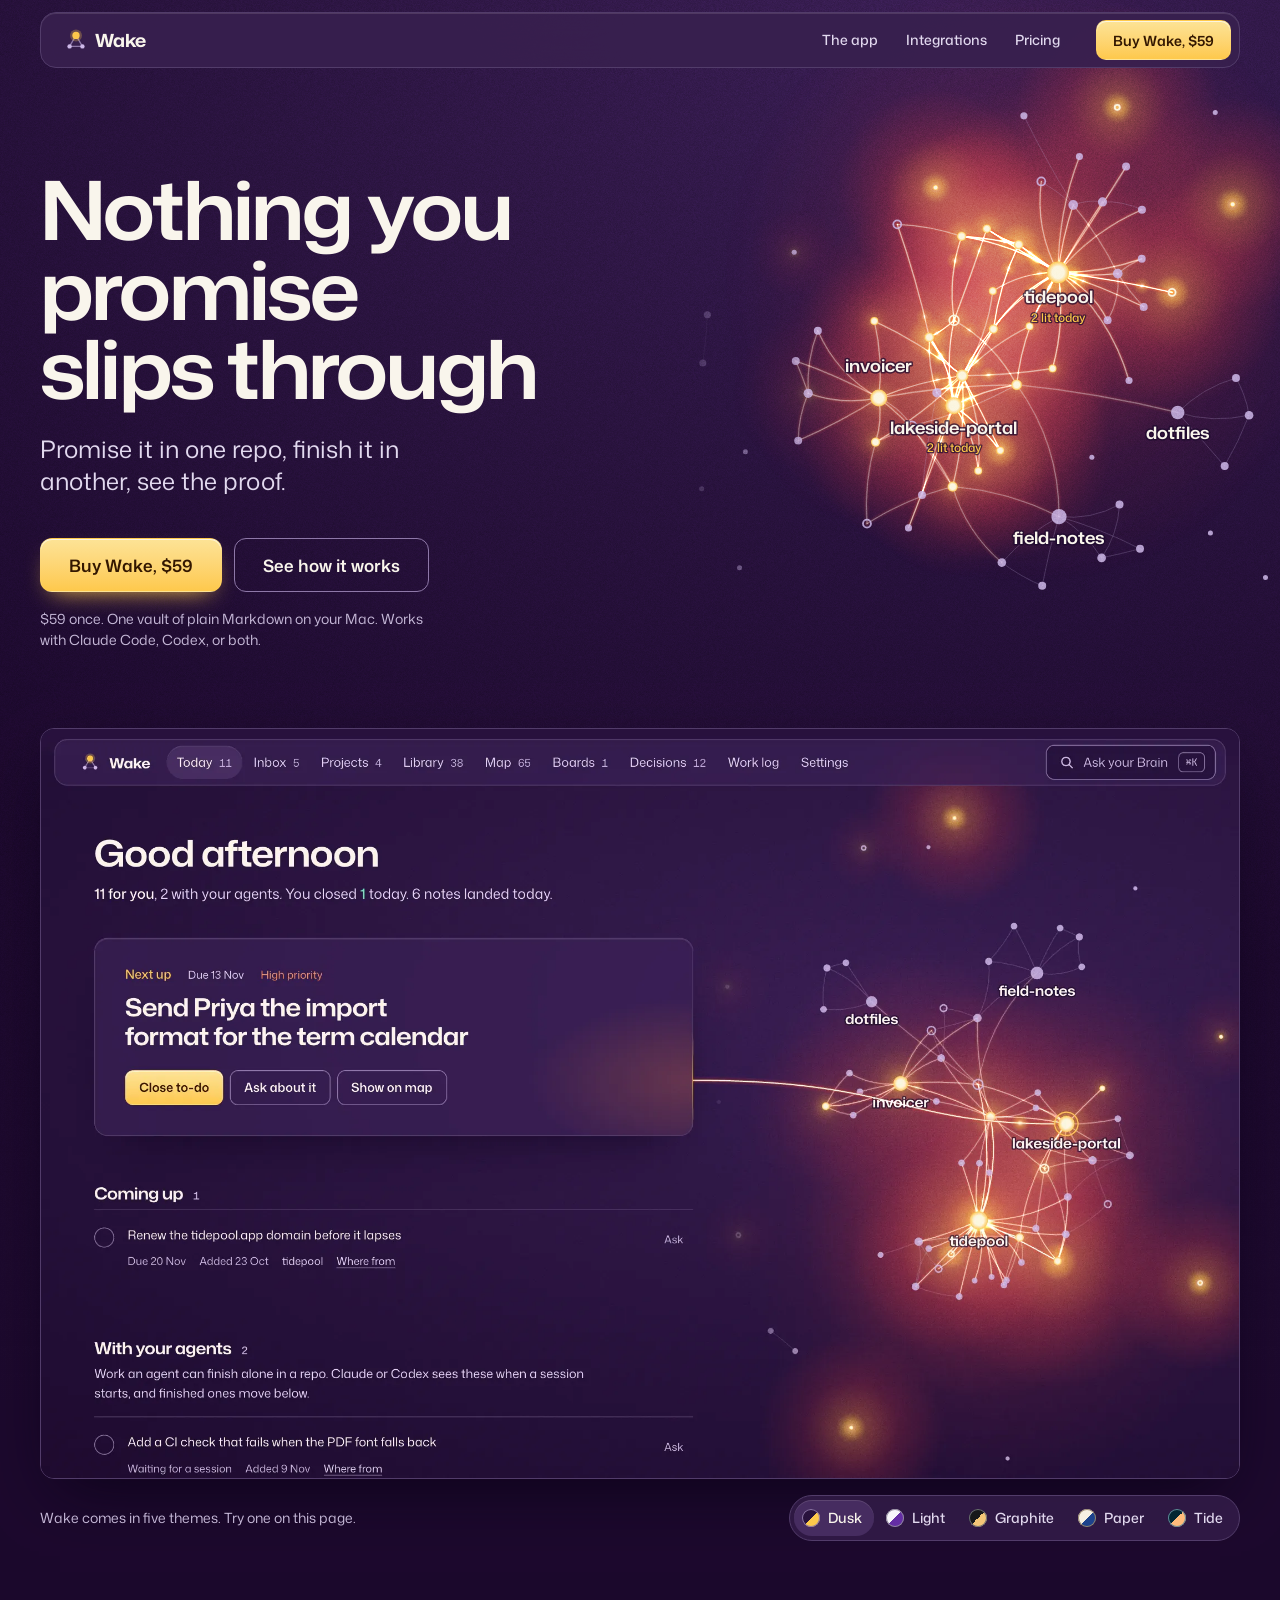
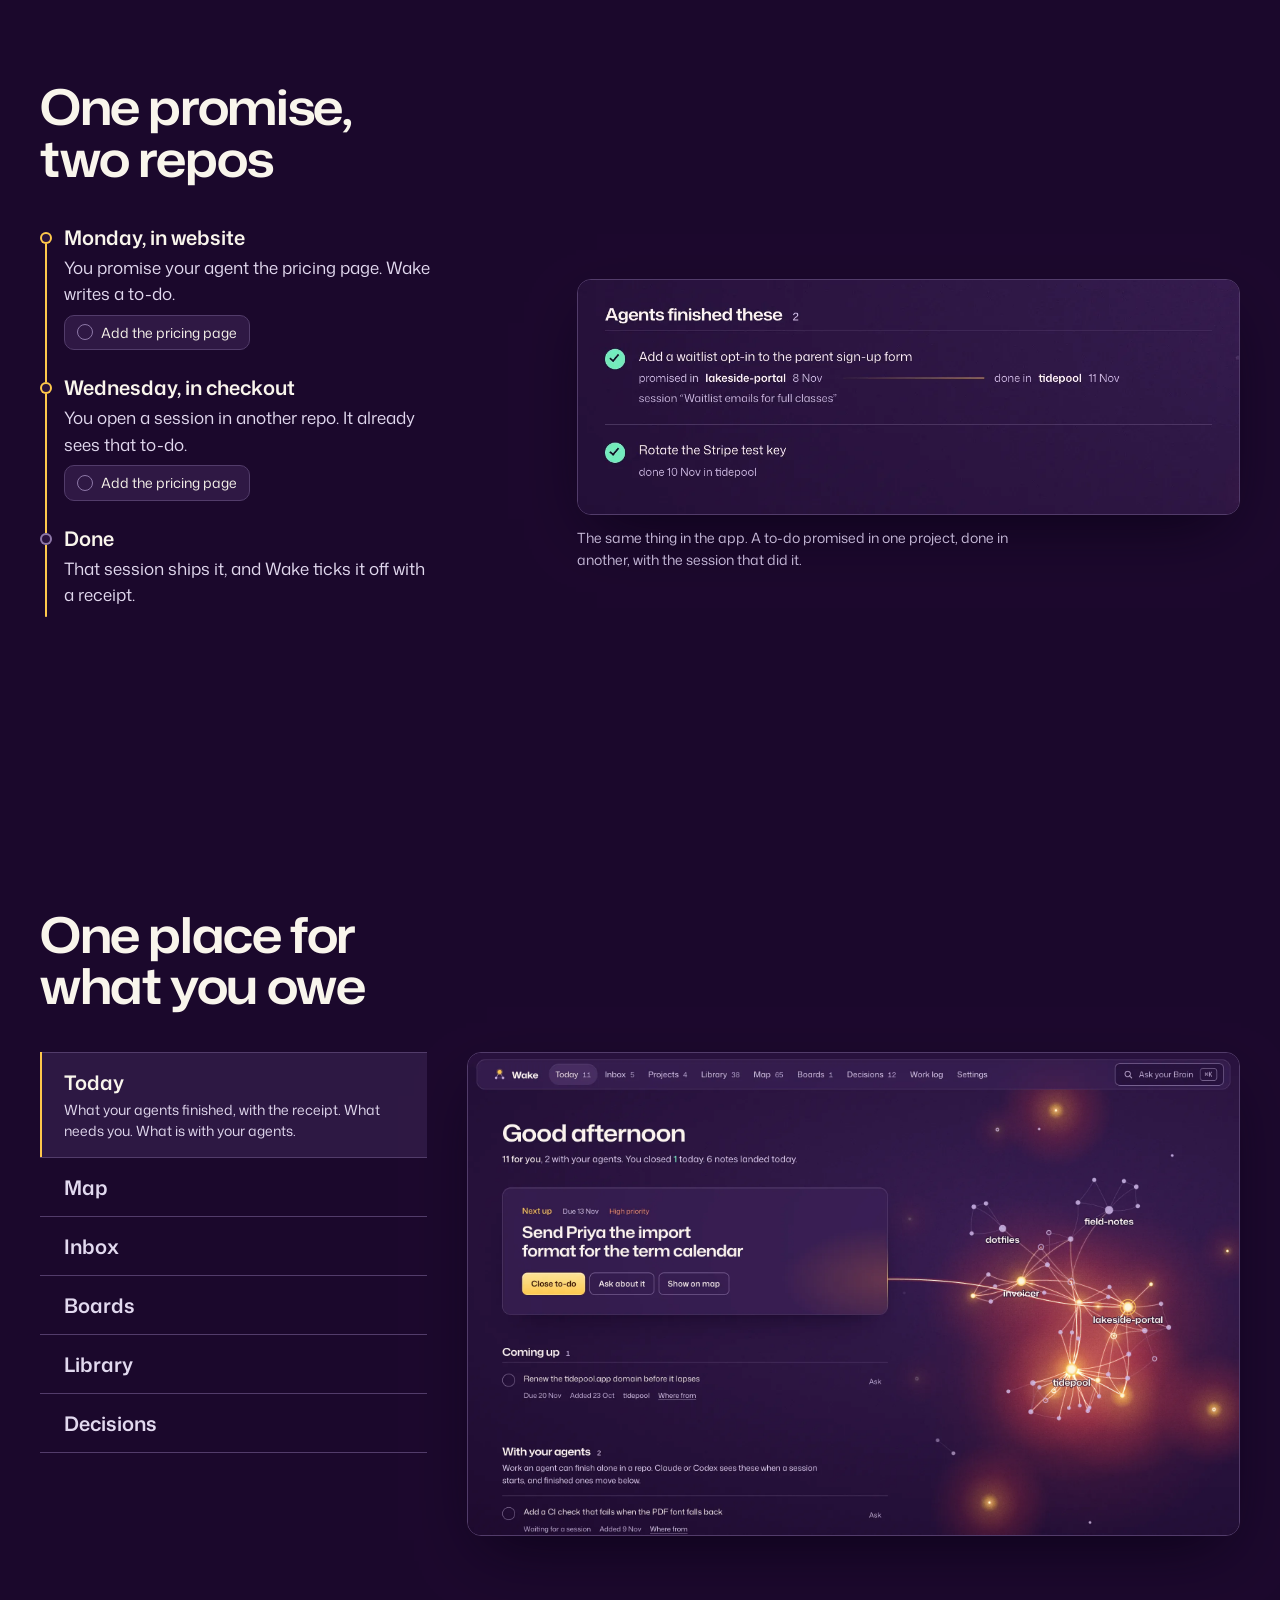
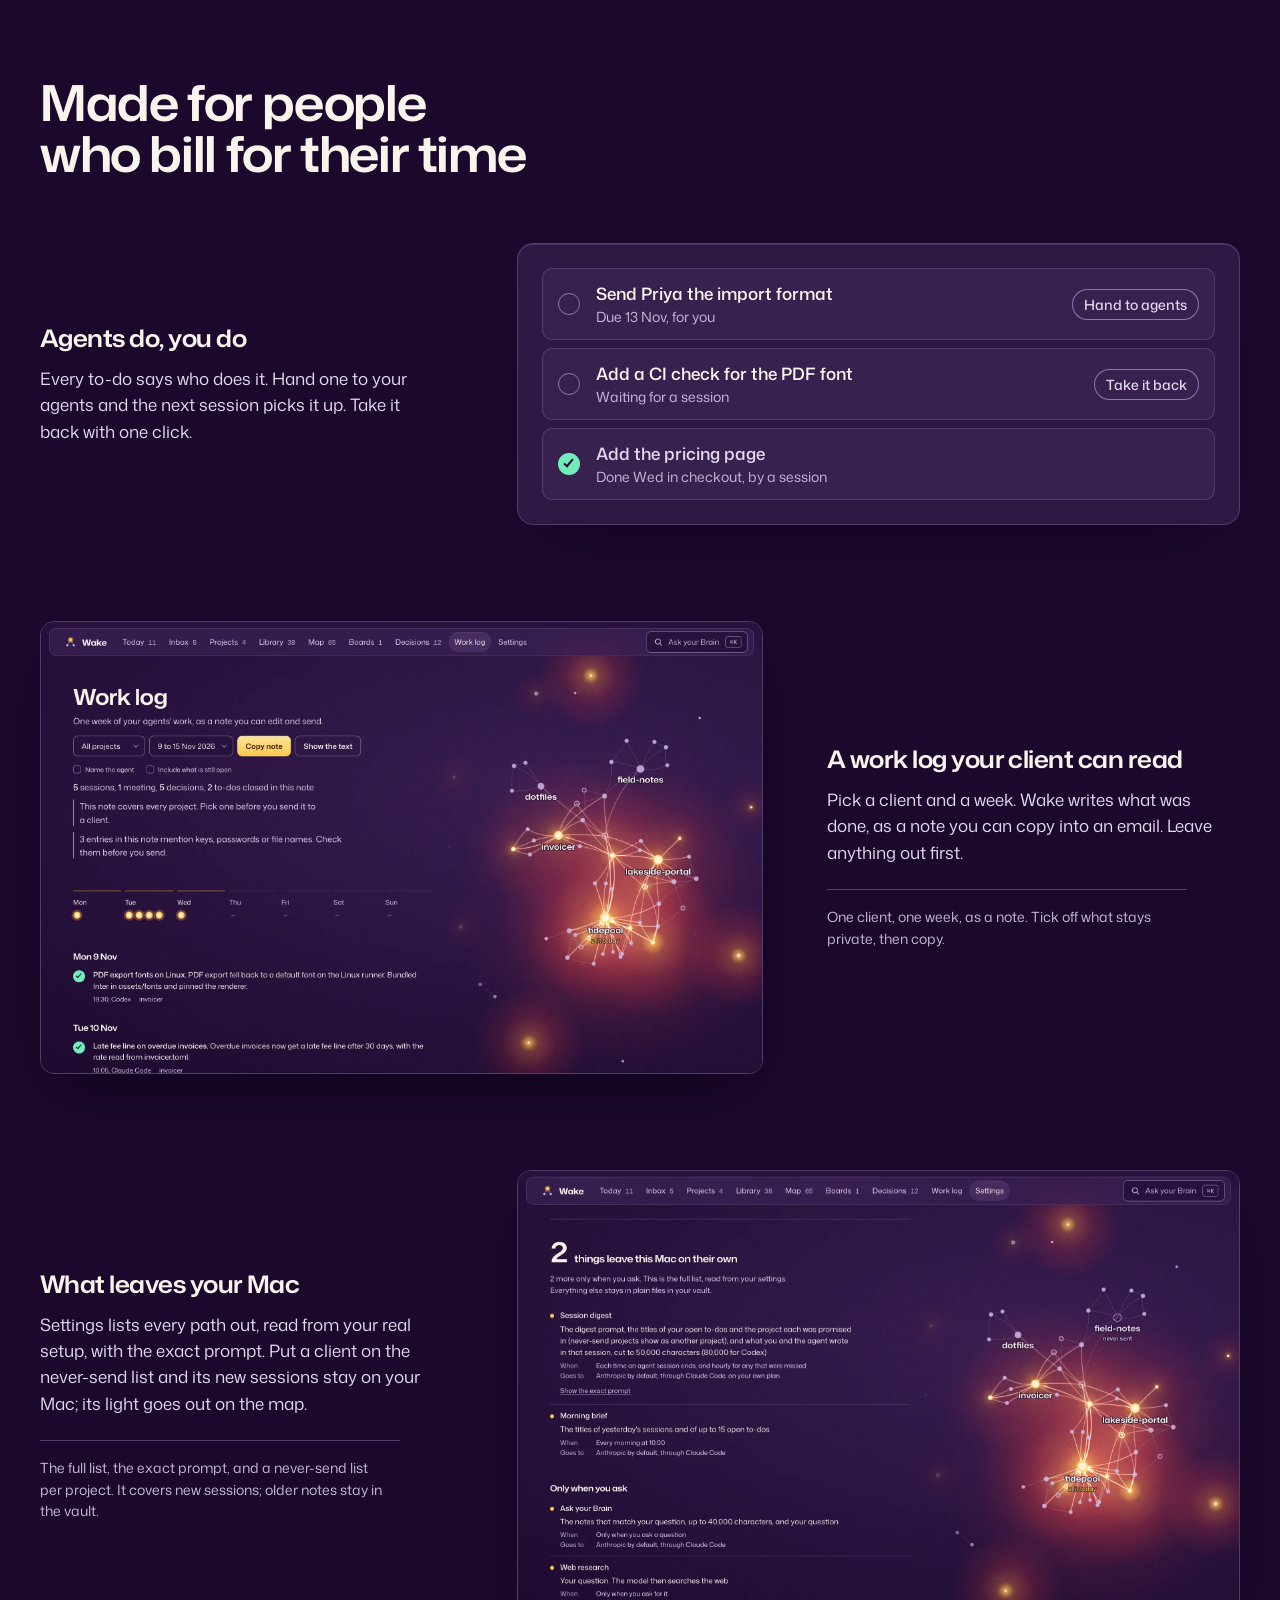
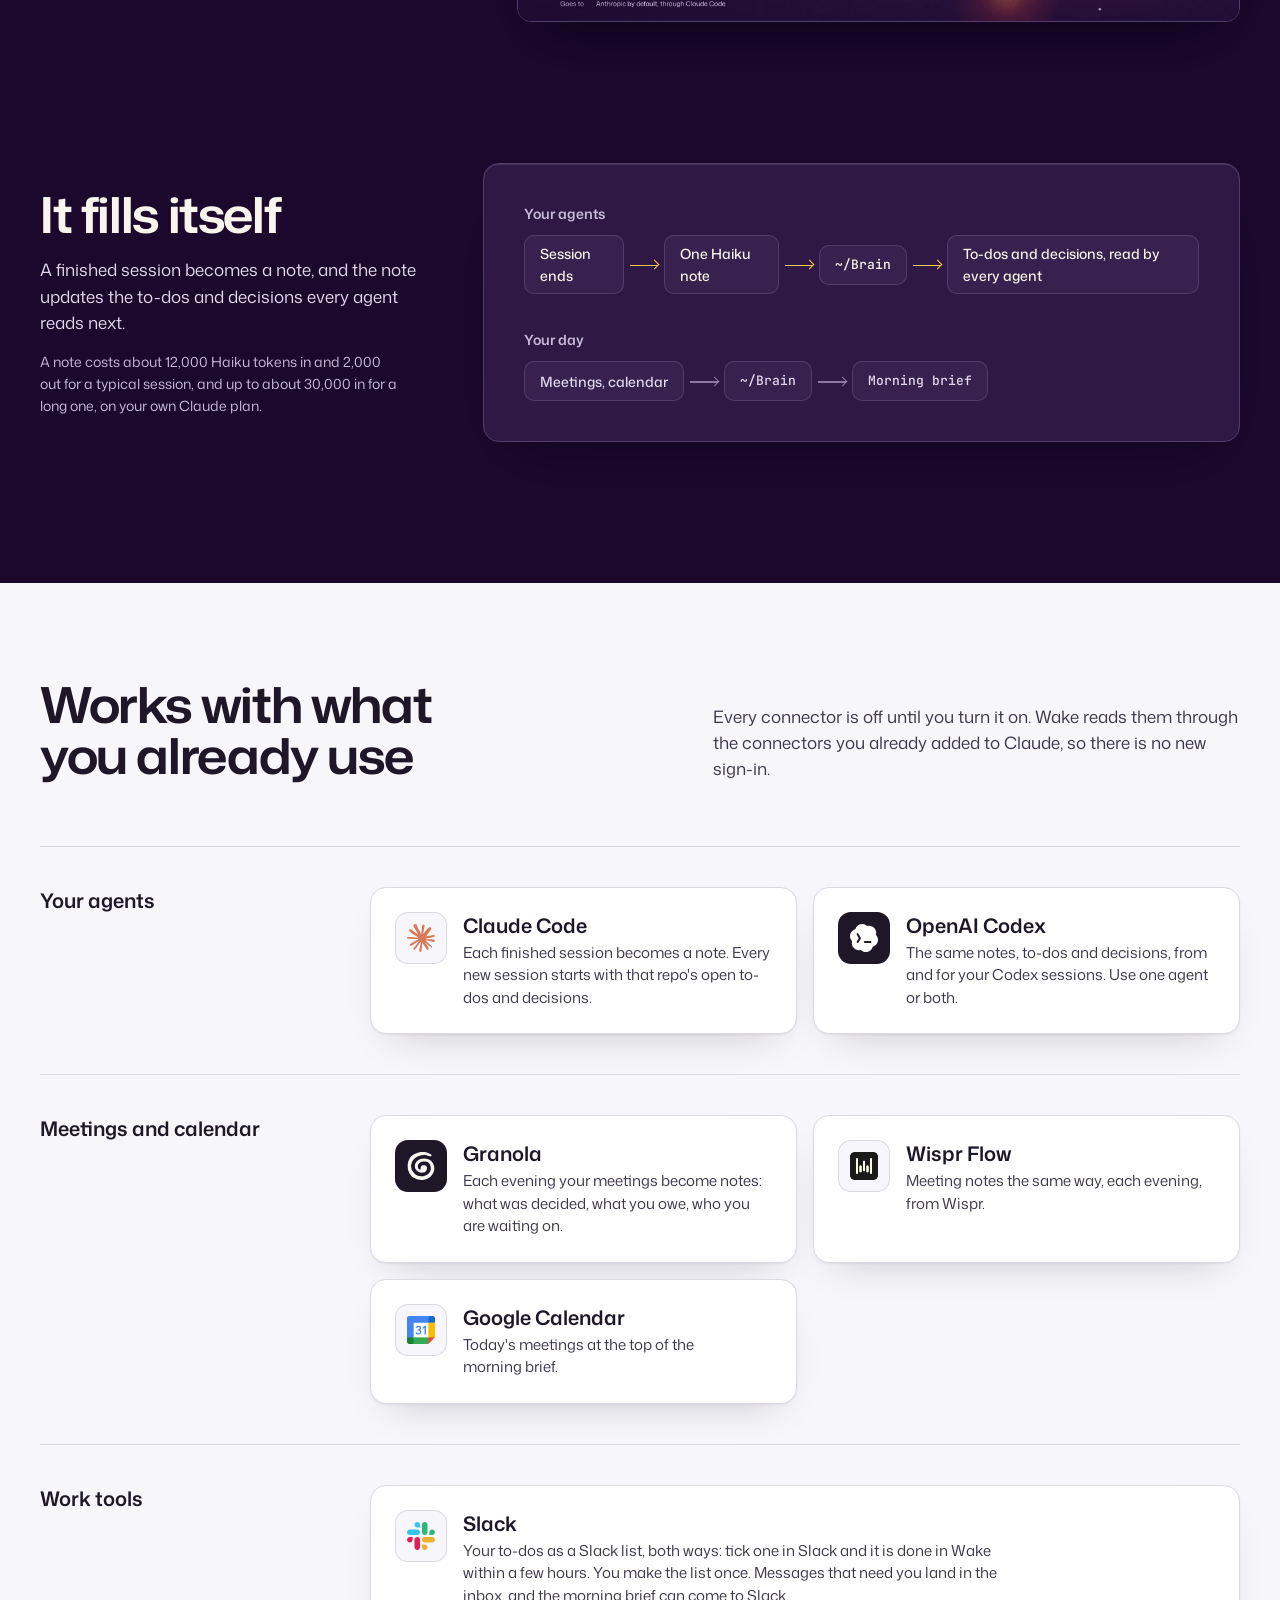
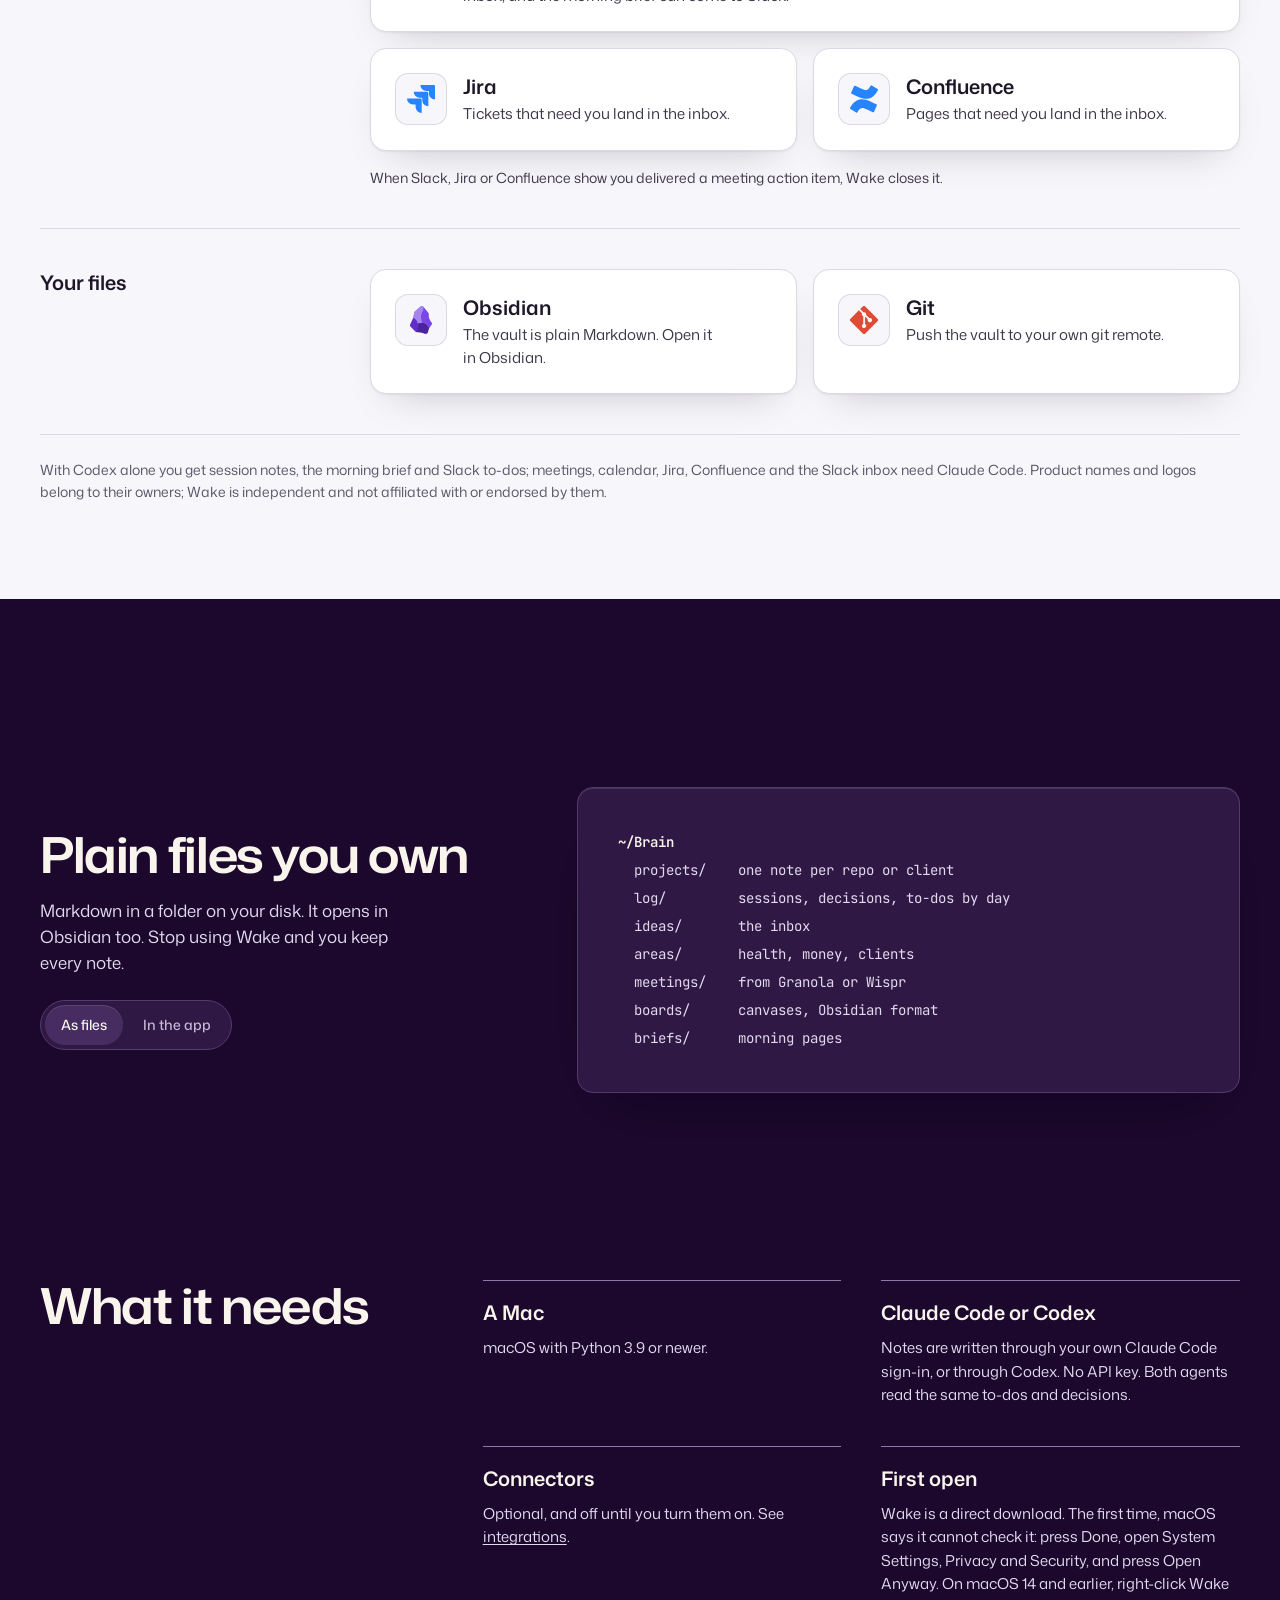
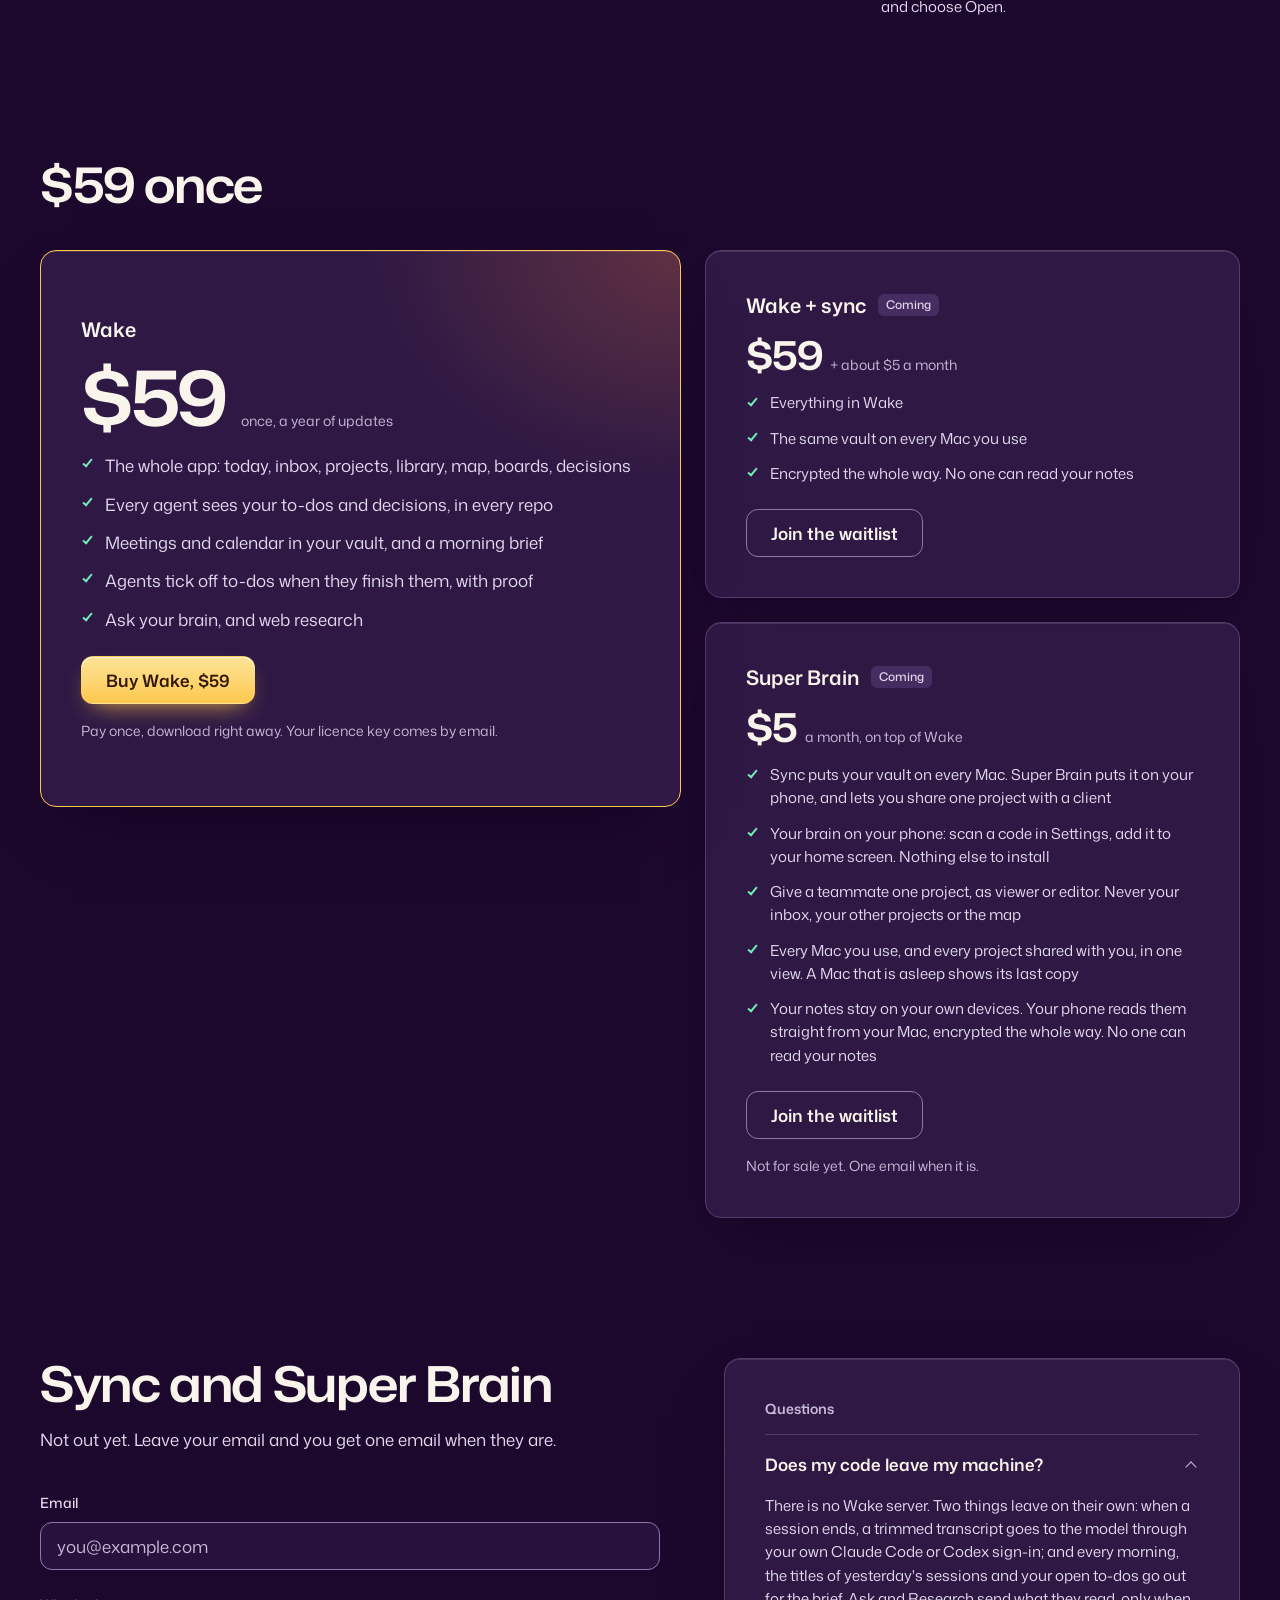
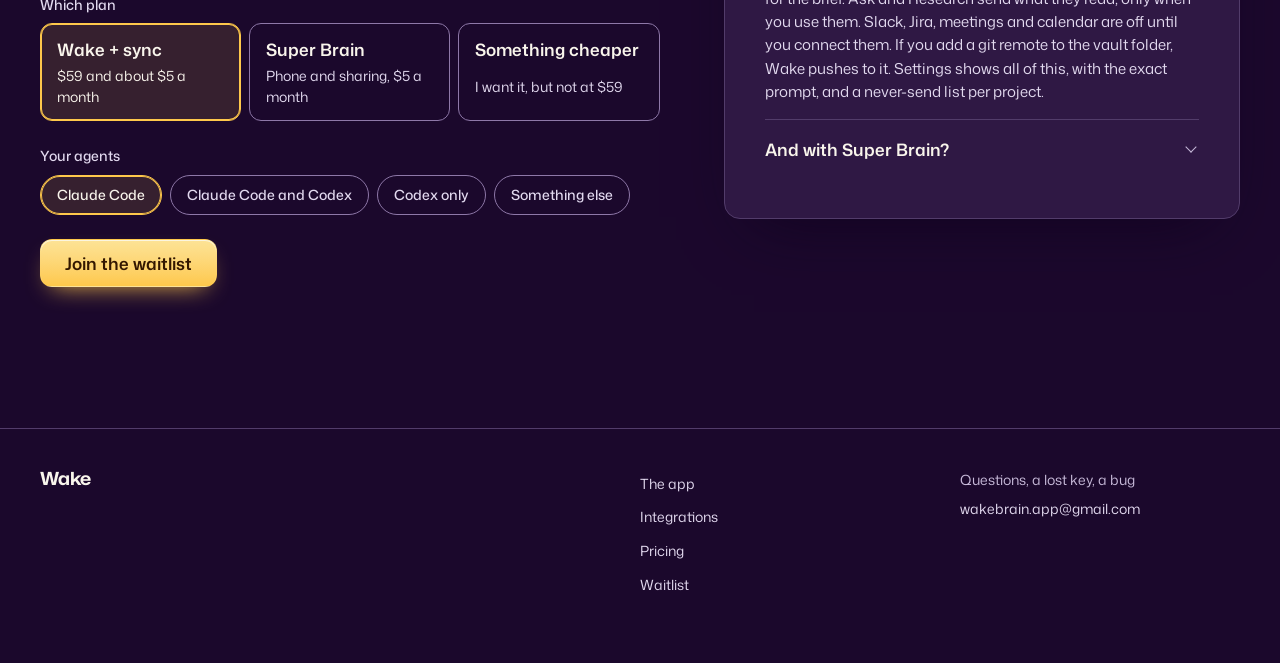
==== commit 0fc7103e: "Redesign: new type, themed product shots, app tour, grouped integrations, styled form controls" ====
--- a/index.html
+++ b/index.html
@@ -1,14 +1,13 @@
 <!doctype html>
-<html lang="en">
+<html lang="en" data-theme="dusk">
 <head>
 <meta charset="utf-8">
 <meta name="viewport" content="width=device-width, initial-scale=1">
-<meta name="theme-color" content="#0e0e10">
+<meta name="theme-color" content="#2a1840">
 <meta name="description" content="Wake writes down what you promise in each Claude Code or Codex session, then shows where it got done, even in another repo. Plain Markdown on your Mac.">
 <title>Wake: nothing you promise slips through</title>
-<link rel="preload" href="fonts/instrument-serif.woff2" as="font" type="font/woff2" crossorigin>
-<link rel="preload" href="fonts/geist.woff2" as="font" type="font/woff2" crossorigin>
-<link rel="stylesheet" href="landing.css?v=3">
+<link rel="preload" href="fonts/mona-sans.woff2" as="font" type="font/woff2" crossorigin>
+<link rel="stylesheet" href="landing.css?v=4">
 <link rel="icon" href="icon.svg" type="image/svg+xml">
 </head>
 <body class="landing">
@@ -19,126 +18,170 @@
 <canvas class="thread" aria-hidden="true"></canvas>
 <header class="nav" data-quiet>
   <a class="mark" href="./">
-    <svg width="22" height="22" viewBox="0 0 24 24" aria-hidden="true"><path d="M5 17 12 5l7 10Z" fill="none" stroke="currentColor" stroke-width="1.2"/><circle cx="5" cy="17" r="2.4" fill="currentColor"/><circle class="hot" cx="12" cy="5" r="2.4"/><circle cx="19" cy="15" r="2.4" fill="currentColor"/></svg>
-    wake
+    <svg width="22" height="22" viewBox="0 0 24 24" aria-hidden="true"><path class="m-line" d="M12 7 5 19M12 7l7 12M5 19h14"/><circle class="m-halo" cx="12" cy="7" r="6.5"/><circle class="m-hot" cx="12" cy="7" r="4"/><circle class="m-cold" cx="5" cy="19" r="2.4"/><circle class="m-cold" cx="19" cy="19" r="2.4"/></svg>
+    Wake
   </a>
   <nav aria-label="Page">
-    <a href="#app">the app</a>
-    <a href="#works">works with</a>
-    <a href="#pricing">pricing</a>
+    <a href="#app">The app</a>
+    <a href="#works">Integrations</a>
+    <a href="#pricing">Pricing</a>
   </nav>
-  <a class="btn primary small" href="https://buy.polar.sh/polar_cl_RY5sufCcn7mrCrFExtuwMNFq7HFmd3nYXogRp3LDhf8" data-buy>buy, $59</a>
+  <a class="btn primary small" href="https://buy.polar.sh/polar_cl_RY5sufCcn7mrCrFExtuwMNFq7HFmd3nYXogRp3LDhf8" data-buy>Buy Wake, $59</a>
 </header>
 
 <main id="main">
   <div class="mapbox" aria-hidden="true" data-fade="left"></div>
   <section class="hero" aria-labelledby="hero-h">
     <div class="hero-text" data-quiet>
-      <h1 id="hero-h">nothing you promise slips through</h1>
+      <h1 id="hero-h">Nothing you promise slips through</h1>
       <p class="hero-lede">Promise it in one repo, finish it in another, see the proof.</p>
-      <div class="acts"><a class="btn primary" href="https://buy.polar.sh/polar_cl_RY5sufCcn7mrCrFExtuwMNFq7HFmd3nYXogRp3LDhf8" data-buy>buy, $59</a><a class="btn" href="#pricing">pricing</a></div>
+      <div class="acts"><a class="btn primary" href="https://buy.polar.sh/polar_cl_RY5sufCcn7mrCrFExtuwMNFq7HFmd3nYXogRp3LDhf8" data-buy>Buy Wake, $59</a><a class="btn" href="#app">See how it works</a></div>
       <p class="hero-note">$59 once. One vault of plain Markdown on your Mac. Works with Claude Code, Codex, or both.</p>
-      <ul class="logos" aria-label="Works with"><li><a href="#works"><img src="img/logos/claude.svg" width="18" height="18" alt="">Claude Code</a></li><li><a href="#works"><img src="img/logos/codex.svg" width="18" height="18" alt="">OpenAI Codex</a></li><li><a href="#works"><img src="img/logos/slack.svg" width="18" height="18" alt="">Slack</a></li><li><a href="#works"><img src="img/logos/jira.svg" width="18" height="18" alt="">Jira</a></li><li><a href="#works"><img src="img/logos/confluence.svg" width="18" height="18" alt="">Confluence</a></li><li><a href="#works"><img src="img/logos/google-calendar.svg" width="18" height="18" alt="">Google Calendar</a></li><li><a href="#works"><img src="img/logos/granola.svg" width="18" height="18" alt="">Granola</a></li><li><a href="#works"><img src="img/logos/wispr-flow.png" width="18" height="18" alt="">Wispr Flow</a></li><li><a href="#works"><img src="img/logos/obsidian.svg" width="18" height="18" alt="">Obsidian</a></li><li><a href="#works"><img src="img/logos/git.svg" width="18" height="18" alt="">Git</a></li></ul>
-    </div>
-  </section>
-
-  <section class="film" aria-label="Wake in 20 seconds">
-    <video id="film" src="video/wake.mp4" poster="video/wake.jpg" autoplay muted loop playsinline controls preload="metadata"></video>
+    </div>
+    <figure class="stage" data-quiet>
+      <img id="stage-img" data-shot="today" src="img/app/dusk/today.webp" width="2160" height="1350" alt="Wake's Today screen: the next to-do, what is coming up and what is with your agents, beside the map of your notes">
+      <figcaption>
+        <span id="themes-label">Wake comes in five themes. Try one on this page.</span>
+        <span class="themes" role="radiogroup" aria-labelledby="themes-label">
+          <button type="button" role="radio" aria-checked="true" data-set-theme="dusk"><i data-theme="dusk"></i>Dusk</button>
+          <button type="button" role="radio" aria-checked="false" data-set-theme="light"><i data-theme="light"></i>Light</button>
+          <button type="button" role="radio" aria-checked="false" data-set-theme="graphite"><i data-theme="graphite"></i>Graphite</button>
+          <button type="button" role="radio" aria-checked="false" data-set-theme="paper"><i data-theme="paper"></i>Paper</button>
+          <button type="button" role="radio" aria-checked="false" data-set-theme="tide"><i data-theme="tide"></i>Tide</button>
+        </span>
+      </figcaption>
+    </figure>
   </section>
 
   <section class="story" id="app" aria-labelledby="story-h">
-    <h2 id="story-h">one promise, two repos</h2>
-    <ol class="demo" id="demo">
-      <li><h3>monday, in website</h3><p>You promise your agent the pricing page. Wake writes a to-do.</p><p class="todo"><i aria-hidden="true"></i>Add the pricing page</p></li>
-      <li><h3>wednesday, in checkout</h3><p>You open a session in another repo. It already sees that to-do.</p><p class="todo"><i aria-hidden="true"></i>Add the pricing page</p></li>
-      <li><h3>done</h3><p>That session ships it, and Wake ticks it off with a receipt.</p><p class="todo"><i aria-hidden="true"></i>Add the pricing page</p></li>
-    </ol>
-    <p class="receipt"><b>Done: add the pricing page</b> <span>promised Mon in website → done Wed in checkout, session “Pricing page”</span></p>
-    <button type="button" class="replay" id="replay" hidden>play it again</button>
-    <div class="tiles">
-      <figure class="tile lead-tile">
-        <img src="img/app--today-desktop.png" width="1800" height="1125" alt="Today: a finished to-do with its receipt, the next to-do, then every open to-do, beside the map">
-        <figcaption><b>today</b> What your agents finished, with the receipt. What needs you. What is with your agents.</figcaption>
+    <div class="story-text">
+      <h2 id="story-h">One promise, two repos</h2>
+      <ol class="demo" id="demo">
+        <li><h3>Monday, in website</h3><p>You promise your agent the pricing page. Wake writes a to-do.</p><p class="todo"><i aria-hidden="true"></i>Add the pricing page</p></li>
+        <li><h3>Wednesday, in checkout</h3><p>You open a session in another repo. It already sees that to-do.</p><p class="todo"><i aria-hidden="true"></i>Add the pricing page</p></li>
+        <li><h3>Done</h3><p>That session ships it, and Wake ticks it off with a receipt.</p><p class="todo"><i aria-hidden="true"></i>Add the pricing page</p></li>
+      </ol>
+      <p class="receipt"><b>Done: add the pricing page</b> <span>promised Mon in website → done Wed in checkout, session “Pricing page”</span></p>
+      <button type="button" class="replay" id="replay" hidden>Play it again</button>
+    </div>
+    <figure class="proof">
+      <img data-shot="receipt" src="img/app/dusk/receipt.webp" width="1176" height="416" loading="lazy" alt="In the app: two to-dos your agents finished, one promised in lakeside-portal on 8 Nov and done in tidepool on 11 Nov, with the session that did it">
+      <figcaption>The same thing in the app. A to-do promised in one project, done in another, with the session that did it.</figcaption>
+    </figure>
+  </section>
+
+  <section class="tour" aria-labelledby="tour-h">
+    <h2 id="tour-h">One place for what you owe</h2>
+    <div class="tour-grid">
+      <div class="tour-list" role="tablist" aria-label="Screens" aria-orientation="vertical">
+        <button type="button" role="tab" aria-selected="true" aria-controls="tour-shot" data-shot="today" data-alt="Today: a finished to-do with its receipt, the next to-do, then every open to-do, beside the map"><b>Today</b><span>What your agents finished, with the receipt. What needs you. What is with your agents.</span></button>
+        <button type="button" role="tab" aria-selected="false" aria-controls="tour-shot" data-shot="map" data-alt="Map: notes, people and tickets as a linked graph" tabindex="-1"><b>Map</b><span>Every note, person and ticket, and how they link.</span></button>
+        <button type="button" role="tab" aria-selected="false" aria-controls="tour-shot" data-shot="inbox" data-alt="Inbox: one idea at a time, filed to a project, an area or a topic" tabindex="-1"><b>Inbox</b><span>Catch an idea now. File it to a project later.</span></button>
+        <button type="button" role="tab" aria-selected="false" aria-controls="tour-shot" data-shot="board" data-alt="A board: notes and ideas laid out as cards with connections" tabindex="-1"><b>Boards</b><span>Lay notes and ideas out on a canvas, then ask about it.</span></button>
+        <button type="button" role="tab" aria-selected="false" aria-controls="tour-shot" data-shot="library" data-alt="Library: every note with the notes that link to it" tabindex="-1"><b>Library</b><span>Every note, with what points to it.</span></button>
+        <button type="button" role="tab" aria-selected="false" aria-controls="tour-shot" data-shot="decisions" data-alt="Decisions: a searchable log of what was decided and where" tabindex="-1"><b>Decisions</b><span>What was decided, where, and why.</span></button>
+      </div>
+      <figure class="tour-shot" id="tour-shot" role="tabpanel">
+        <img id="tour-img" data-shot="today" src="img/app/dusk/today.webp" width="2160" height="1350" loading="lazy" alt="Today: a finished to-do with its receipt, the next to-do, then every open to-do, beside the map">
       </figure>
-      <figure class="tile">
-        <img src="img/app--map-desktop.png" width="1800" height="1125" alt="Map: notes, people and tickets as a linked graph" loading="lazy">
-        <figcaption><b>map</b> Every note, person and ticket, and how they link.</figcaption>
-      </figure>
-      <figure class="tile">
-        <img src="img/app--inbox-desktop.png" width="1800" height="1125" alt="Inbox: one idea at a time, filed to a project, an area or a topic" loading="lazy">
-        <figcaption><b>inbox</b> Catch an idea now. File it to a project later.</figcaption>
-      </figure>
-      <figure class="tile wide">
-        <img src="img/app--board-desktop.png" width="1800" height="1125" alt="A board: notes and ideas laid out as cards with connections" loading="lazy">
-        <figcaption><b>boards</b> Lay notes and ideas out on a canvas, then ask about it.</figcaption>
-      </figure>
-      <figure class="tile half">
-        <img src="img/app--library-desktop.png" width="1800" height="1125" alt="Library: every note with the notes that link to it" loading="lazy">
-        <figcaption><b>library</b> Every note, with what points to it.</figcaption>
-      </figure>
-      <figure class="tile half">
-        <img src="img/app--decisions-desktop.png" width="1800" height="1125" alt="Decisions: a searchable log of what was decided and where" loading="lazy">
-        <figcaption><b>decisions</b> What was decided, where, and why.</figcaption>
-      </figure>
-    </div>
-  </section>
-
-  <section class="story more" aria-labelledby="more-h">
-    <h2 id="more-h">made for people who bill for their time</h2>
-    <ol>
-      <li><h3>agents do, you do</h3><p>Every to-do says who does it. Hand one to your agents and the next session picks it up. Take it back with one click.</p></li>
-      <li><h3>a work log your client can read</h3><p>Pick a client and a week. Wake writes what was done, as a note you can copy into an email. Leave anything out first.</p></li>
-      <li><h3>what leaves your mac</h3><p>Settings lists every path out, read from your real setup, with the exact prompt. Put a client on the never-send list and its new sessions stay on your Mac; its light goes out on the map.</p></li>
-    </ol>
-    <div class="tiles">
-      <figure class="tile half">
-        <img src="img/app--worklog-desktop.png" width="1800" height="1125" alt="Work log: one client, one week, the sessions and decisions as a note, with ticks to leave entries out" loading="lazy">
-        <figcaption><b>work log</b> One client, one week, as a note. Tick off what stays private, then copy.</figcaption>
-      </figure>
-      <figure class="tile half">
-        <img src="img/app--privacy-desktop.png" width="1800" height="1125" alt="Settings: two things leave this Mac on their own, the list of paths out, and a never-send project ringed on the map" loading="lazy">
-        <figcaption><b>settings</b> The full list, the exact prompt, and a never-send list per project. It covers new sessions; older notes stay in the vault.</figcaption>
-      </figure>
+    </div>
+  </section>
+
+  <section class="bill" aria-labelledby="bill-h">
+    <h2 id="bill-h">Made for people who bill for their time</h2>
+    <div class="split">
+      <div class="split-text">
+        <h3>Agents do, you do</h3>
+        <p>Every to-do says who does it. Hand one to your agents and the next session picks it up. Take it back with one click.</p>
+      </div>
+      <div class="handoff" aria-hidden="true">
+        <p class="row"><i class="tick"></i><span><b>Send Priya the import format</b><small>Due 13 Nov, for you</small></span><em>Hand to agents</em></p>
+        <p class="row agent"><i class="tick"></i><span><b>Add a CI check for the PDF font</b><small>Waiting for a session</small></span><em>Take it back</em></p>
+        <p class="row done"><i class="tick"></i><span><b>Add the pricing page</b><small>Done Wed in checkout, by a session</small></span></p>
+      </div>
+    </div>
+    <div class="split flip">
+      <div class="split-text">
+        <h3>A work log your client can read</h3>
+        <p>Pick a client and a week. Wake writes what was done, as a note you can copy into an email. Leave anything out first.</p>
+        <p class="cap">One client, one week, as a note. Tick off what stays private, then copy.</p>
+      </div>
+      <img data-shot="worklog" src="img/app/dusk/worklog.webp" width="2160" height="1350" alt="Work log: one client, one week, the sessions and decisions as a note, with ticks to leave entries out" loading="lazy">
+    </div>
+    <div class="split">
+      <div class="split-text">
+        <h3>What leaves your Mac</h3>
+        <p>Settings lists every path out, read from your real setup, with the exact prompt. Put a client on the never-send list and its new sessions stay on your Mac; its light goes out on the map.</p>
+        <p class="cap">The full list, the exact prompt, and a never-send list per project. It covers new sessions; older notes stay in the vault.</p>
+      </div>
+      <img data-shot="privacy" src="img/app/dusk/privacy.webp" width="2160" height="1350" alt="Settings: two things leave this Mac on their own, the list of paths out, and a never-send project ringed on the map" loading="lazy">
     </div>
   </section>
 
   <section class="how" aria-labelledby="how-h">
-    <h2 id="how-h">it fills itself</h2>
+    <div class="how-text">
+      <h2 id="how-h">It fills itself</h2>
+      <p>A finished session becomes a note, and the note updates the to-dos and decisions every agent reads next.</p>
+      <p class="note">A note costs about 12,000 Haiku tokens in and 2,000 out for a typical session, and up to about 30,000 in for a long one, on your own Claude plan.</p>
+    </div>
     <div class="diagram" role="img" aria-label="A finished Claude Code or Codex session becomes one Haiku note in your vault, which updates the to-dos and decisions every agent reads. Meetings and your calendar feed the same vault and a morning brief.">
-      <p class="path-name">your agents</p>
+      <p class="path-name">Your agents</p>
       <ol class="path hot">
-        <li>session ends</li><li>one haiku note</li><li>~/Brain</li><li>to-dos and decisions, read by every agent</li>
+        <li>Session ends</li><li>One Haiku note</li><li>~/Brain</li><li>To-dos and decisions, read by every agent</li>
       </ol>
-      <p class="path-name">your day</p>
+      <p class="path-name">Your day</p>
       <ol class="path">
-        <li>meetings, calendar</li><li>~/Brain</li><li>morning brief</li>
+        <li>Meetings, calendar</li><li>~/Brain</li><li>Morning brief</li>
       </ol>
     </div>
-    <p class="note">A note costs about 12,000 Haiku tokens in and 2,000 out for a typical session, and up to about 30,000 in for a long one, on your own Claude plan.</p>
-  </section>
-
-  <section class="needs" id="works" aria-labelledby="works-h">
-    <h2 id="works-h">works with</h2>
-    <table>
-      <tbody>
-        <tr><th scope="row">claude code, codex</th><td>Each finished session becomes a note. Every new session starts with that repo's open to-dos and decisions. Use one or both.</td></tr>
-        <tr><th scope="row">granola, wispr flow</th><td>Each evening your meetings become notes: what was decided, what you owe, who you are waiting on.</td></tr>
-        <tr><th scope="row">google calendar</th><td>Today's meetings at the top of the morning brief.</td></tr>
-        <tr><th scope="row">slack</th><td>Your to-dos as a Slack list, both ways: tick one in Slack and it is done in Wake within a few hours. You make the list once. Messages that need you land in the inbox, and the morning brief can come to Slack.</td></tr>
-        <tr><th scope="row">jira, confluence</th><td>Tickets and pages that need you land in the inbox. When Slack, Jira or Confluence show you delivered a meeting action item, Wake closes it.</td></tr>
-        <tr><th scope="row">obsidian, git</th><td>The vault is plain Markdown: open it in Obsidian, push it to your own git remote.</td></tr>
-      </tbody>
-    </table>
-    <p class="note">Every connector is off until you turn it on. Wake reads them through the connectors you already added to Claude, so there is no new sign-in. With Codex alone you get session notes, the morning brief and Slack to-dos; meetings, calendar, Jira, Confluence and the Slack inbox need Claude Code. Product names and logos belong to their owners; Wake is independent and not affiliated with or endorsed by them.</p>
+  </section>
+
+  <section class="works" id="works" aria-labelledby="works-h" data-theme="light">
+    <div class="works-head">
+      <h2 id="works-h">Works with what you already use</h2>
+      <p>Every connector is off until you turn it on. Wake reads them through the connectors you already added to Claude, so there is no new sign-in.</p>
+    </div>
+    <div class="works-group">
+      <h3>Your agents</h3>
+      <ul>
+        <li><span class="logo"><img src="img/logos/claude.svg" width="28" height="28" alt=""></span><b>Claude Code</b><p>Each finished session becomes a note. Every new session starts with that repo's open to-dos and decisions.</p></li>
+        <li><span class="logo ink"><img src="img/logos/codex.svg" width="28" height="28" alt=""></span><b>OpenAI Codex</b><p>The same notes, to-dos and decisions, from and for your Codex sessions. Use one agent or both.</p></li>
+      </ul>
+    </div>
+    <div class="works-group">
+      <h3>Meetings and calendar</h3>
+      <ul>
+        <li><span class="logo ink"><img src="img/logos/granola.svg" width="28" height="28" alt=""></span><b>Granola</b><p>Each evening your meetings become notes: what was decided, what you owe, who you are waiting on.</p></li>
+        <li><span class="logo"><img src="img/logos/wispr-flow.png" width="28" height="28" alt=""></span><b>Wispr Flow</b><p>Meeting notes the same way, each evening, from Wispr.</p></li>
+        <li><span class="logo"><img src="img/logos/google-calendar.svg" width="28" height="28" alt=""></span><b>Google Calendar</b><p>Today's meetings at the top of the morning brief.</p></li>
+      </ul>
+    </div>
+    <div class="works-group">
+      <h3>Work tools</h3>
+      <ul>
+        <li class="wide"><span class="logo"><img src="img/logos/slack.svg" width="28" height="28" alt=""></span><b>Slack</b><p>Your to-dos as a Slack list, both ways: tick one in Slack and it is done in Wake within a few hours. You make the list once. Messages that need you land in the inbox, and the morning brief can come to Slack.</p></li>
+        <li><span class="logo"><img src="img/logos/jira.svg" width="28" height="28" alt=""></span><b>Jira</b><p>Tickets that need you land in the inbox.</p></li>
+        <li><span class="logo"><img src="img/logos/confluence.svg" width="28" height="28" alt=""></span><b>Confluence</b><p>Pages that need you land in the inbox.</p></li>
+      </ul>
+      <p class="works-note">When Slack, Jira or Confluence show you delivered a meeting action item, Wake closes it.</p>
+    </div>
+    <div class="works-group">
+      <h3>Your files</h3>
+      <ul>
+        <li><span class="logo"><img src="img/logos/obsidian.svg" width="28" height="28" alt=""></span><b>Obsidian</b><p>The vault is plain Markdown. Open it in Obsidian.</p></li>
+        <li><span class="logo"><img src="img/logos/git.svg" width="28" height="28" alt=""></span><b>Git</b><p>Push the vault to your own git remote.</p></li>
+      </ul>
+    </div>
+    <p class="fine">With Codex alone you get session notes, the morning brief and Slack to-dos; meetings, calendar, Jira, Confluence and the Slack inbox need Claude Code. Product names and logos belong to their owners; Wake is independent and not affiliated with or endorsed by them.</p>
   </section>
 
   <section class="files" aria-labelledby="files-h">
     <div class="files-text">
-      <h2 id="files-h">plain files you own</h2>
+      <h2 id="files-h">Plain files you own</h2>
       <p>Markdown in a folder on your disk. It opens in Obsidian too. Stop using Wake and you keep every note.</p>
       <div class="switch" role="group" aria-label="Show the vault">
-        <button type="button" aria-pressed="true" data-show="tree">as files</button>
-        <button type="button" aria-pressed="false" data-show="shot">in the app</button>
+        <button type="button" aria-pressed="true" data-show="tree">As files</button>
+        <button type="button" aria-pressed="false" data-show="shot">In the app</button>
       </div>
     </div>
     <div class="files-view">
@@ -150,27 +193,25 @@
   meetings/    from Granola or Wispr
   boards/      canvases, Obsidian format
   briefs/      morning pages</pre>
-      <img data-pane="shot" hidden src="img/app--library-desktop.png" width="1800" height="1125" alt="The same notes in the Wake library" loading="lazy">
+      <img data-pane="shot" data-shot="library" hidden src="img/app/dusk/library.webp" width="2160" height="1350" alt="The same notes in the Wake library" loading="lazy">
     </div>
   </section>
 
   <section class="needs" aria-labelledby="needs-h">
-    <h2 id="needs-h">what it needs</h2>
-    <table>
-      <tbody>
-        <tr><th scope="row">a mac</th><td>macOS with Python 3.9 or newer.</td></tr>
-        <tr><th scope="row">claude code or codex</th><td>Notes are written through your own Claude Code sign-in, or through Codex. No API key. Both agents read the same to-dos and decisions.</td></tr>
-        <tr><th scope="row">connectors</th><td>Optional, and off until you turn them on. See <a href="#works">works with</a>.</td></tr>
-        <tr><th scope="row">first open</th><td>Wake is a direct download. The first time, macOS says it cannot check it: press Done, open System Settings, Privacy and Security, and press Open Anyway. On macOS 14 and earlier, right-click Wake and choose Open.</td></tr>
-      </tbody>
-    </table>
+    <h2 id="needs-h">What it needs</h2>
+    <dl>
+      <div><dt>A Mac</dt><dd>macOS with Python 3.9 or newer.</dd></div>
+      <div><dt>Claude Code or Codex</dt><dd>Notes are written through your own Claude Code sign-in, or through Codex. No API key. Both agents read the same to-dos and decisions.</dd></div>
+      <div><dt>Connectors</dt><dd>Optional, and off until you turn them on. See <a href="#works">integrations</a>.</dd></div>
+      <div><dt>First open</dt><dd>Wake is a direct download. The first time, macOS says it cannot check it: press Done, open System Settings, Privacy and Security, and press Open Anyway. On macOS 14 and earlier, right-click Wake and choose Open.</dd></div>
+    </dl>
   </section>
 
   <section class="pricing" id="pricing" aria-labelledby="price-h">
     <h2 id="price-h">$59 once</h2>
     <div class="plans">
-      <div class="plan">
-        <h3>wake</h3>
+      <div class="plan main">
+        <h3>Wake</h3>
         <p class="price">$59 <span>once, a year of updates</span></p>
         <ul>
           <li>The whole app: today, inbox, projects, library, map, boards, decisions</li>
@@ -179,23 +220,21 @@
           <li>Agents tick off to-dos when they finish them, with proof</li>
           <li>Ask your brain, and web research</li>
         </ul>
-        <a class="btn primary" href="https://buy.polar.sh/polar_cl_RY5sufCcn7mrCrFExtuwMNFq7HFmd3nYXogRp3LDhf8" data-buy>buy, $59</a>
+        <a class="btn primary" href="https://buy.polar.sh/polar_cl_RY5sufCcn7mrCrFExtuwMNFq7HFmd3nYXogRp3LDhf8" data-buy>Buy Wake, $59</a>
         <p class="fine">Pay once, download right away. Your licence key comes by email.</p>
       </div>
       <div class="plan">
-        <h3>wake + sync <span class="coming">coming</span></h3>
+        <h3>Wake + sync <span class="coming">Coming</span></h3>
         <p class="price">$59 <span>+ about $5 a month</span></p>
         <ul>
           <li>Everything in Wake</li>
           <li>The same vault on every Mac you use</li>
           <li>Encrypted the whole way. No one can read your notes</li>
         </ul>
-        <a class="btn" href="#waitlist" data-plan="sync">join the waitlist</a>
-      </div>
-    </div>
-    <div class="plans one">
+        <a class="btn" href="#waitlist" data-plan="sync">Join the waitlist</a>
+      </div>
       <div class="plan">
-        <h3>super brain <span class="coming">coming</span></h3>
+        <h3>Super Brain <span class="coming">Coming</span></h3>
         <p class="price">$5 <span>a month, on top of Wake</span></p>
         <ul>
           <li>Sync puts your vault on every Mac. Super Brain puts it on your phone, and lets you share one project with a client</li>
@@ -204,48 +243,63 @@
           <li>Every Mac you use, and every project shared with you, in one view. A Mac that is asleep shows its last copy</li>
           <li>Your notes stay on your own devices. Your phone reads them straight from your Mac, encrypted the whole way. No one can read your notes</li>
         </ul>
-        <a class="btn" href="#waitlist" data-plan="super">join the waitlist</a>
+        <a class="btn" href="#waitlist" data-plan="super">Join the waitlist</a>
         <p class="fine">Not for sale yet. One email when it is.</p>
       </div>
     </div>
   </section>
 
-  <section class="install" id="waitlist" aria-labelledby="wait-h">
-    <div>
-      <h2 id="wait-h">sync and super brain</h2>
+  <section class="waitlist" id="waitlist" aria-labelledby="wait-h">
+    <div class="wait-card">
+      <h2 id="wait-h">Sync and Super Brain</h2>
       <p>Not out yet. Leave your email and you get one email when they are.</p>
-      <p class="thanks" id="w-thanks" hidden><strong>You’re on the list.</strong> One email when it ships, nothing else.</p>
-      <form class="wait" id="w-form">
-        <input type="text" name="_honey" tabindex="-1" autocomplete="off" aria-hidden="true" style="position:absolute;left:-9999px">
-        <label for="w-email">email</label>
-        <input id="w-email" name="email" type="email" autocomplete="email" required placeholder="you@example.com">
-        <fieldset>
-          <legend>which plan</legend>
-          <label><input type="radio" name="plan" value="sync" checked> Wake + sync, $59 and about $5 a month</label>
-          <label><input type="radio" name="plan" value="super"> Super Brain: phone and sharing, $5 a month</label>
-          <label><input type="radio" name="plan" value="less"> I want it, but not at $59</label>
+      <p class="thanks" id="w-thanks" role="status" hidden><strong>You’re on the list.</strong> One email when it ships, nothing else.</p>
+      <form class="wait" id="w-form" novalidate>
+        <input type="text" name="_honey" tabindex="-1" autocomplete="off" aria-hidden="true" class="honey">
+        <div class="field">
+          <label for="w-email">Email</label>
+          <input id="w-email" name="email" type="email" autocomplete="email" required placeholder="you@example.com" aria-describedby="w-err">
+          <p class="err" id="w-err" role="alert" hidden>Enter an email address, like you@example.com.</p>
+        </div>
+        <fieldset class="cards">
+          <legend>Which plan</legend>
+          <div class="opts">
+          <label><input type="radio" name="plan" value="sync" checked><span><b>Wake + sync</b>$59 and about $5 a month</span></label>
+          <label><input type="radio" name="plan" value="super"><span><b>Super Brain</b>Phone and sharing, $5 a month</span></label>
+          <label><input type="radio" name="plan" value="less"><span><b>Something cheaper</b>I want it, but not at $59</span></label>
+          </div>
         </fieldset>
-        <label for="w-agents">your agents</label>
-        <select id="w-agents" name="agents">
-          <option>Claude Code</option><option>Claude Code and Codex</option><option>Codex only</option><option>something else</option>
-        </select>
+        <fieldset class="chips">
+          <legend>Your agents</legend>
+          <div class="opts">
+          <label><input type="radio" name="agents" value="Claude Code" checked><span>Claude Code</span></label>
+          <label><input type="radio" name="agents" value="Claude Code and Codex"><span>Claude Code and Codex</span></label>
+          <label><input type="radio" name="agents" value="Codex only"><span>Codex only</span></label>
+          <label><input type="radio" name="agents" value="something else"><span>Something else</span></label>
+          </div>
+        </fieldset>
         <input type="hidden" name="ref" id="w-ref" value="direct">
-        <button class="btn primary" type="submit">join the waitlist</button>
+        <button class="btn primary" type="submit">Join the waitlist</button>
       </form>
-      <details>
+    </div>
+    <div class="faq">
+      <h3>Questions</h3>
+      <details open>
         <summary>Does my code leave my machine?</summary>
         <p>There is no Wake server. Two things leave on their own: when a session ends, a trimmed transcript goes to the model through your own Claude Code or Codex sign-in; and every morning, the titles of yesterday's sessions and your open to-dos go out for the brief. Ask and Research send what they read, only when you use them. Slack, Jira, meetings and calendar are off until you connect them. If you add a git remote to the vault folder, Wake pushes to it. Settings shows all of this, with the exact prompt, and a never-send list per project.</p>
+      </details>
+      <details>
+        <summary>And with Super Brain?</summary>
         <p>With Super Brain your notes stay on your own devices. Your phone, and each person you invite, reads straight from your Mac, encrypted the whole way, so no one in between can read your notes. Every request is checked on your Mac. Disconnect a phone in Settings and it is out on its next request.</p>
       </details>
     </div>
-    <img src="img/app--map-desktop.png" width="1800" height="1125" alt="The map of a demo vault" loading="lazy">
   </section>
 </main>
 
 <footer class="foot">
-  <p class="mark">wake</p>
-  <div><a href="#app">the app</a><a href="#pricing">pricing</a><a href="#waitlist">waitlist</a></div>
-  <div><p>questions, a lost key, a bug</p><a href="mailto:wakebrain.app@gmail.com">wakebrain.app@gmail.com</a></div>
+  <p class="mark">Wake</p>
+  <div><a href="#app">The app</a><a href="#works">Integrations</a><a href="#pricing">Pricing</a><a href="#waitlist">Waitlist</a></div>
+  <div><p>Questions, a lost key, a bug</p><a href="mailto:wakebrain.app@gmail.com">wakebrain.app@gmail.com</a></div>
 </footer>
 <script src="graph.js"></script>
 <script src="ember-engine.js"></script>
@@ -261,10 +315,13 @@
 if (ref) document.getElementById("w-ref").value = ref.slice(0, 32);
 const tagOf = r => (r || "direct").replace(/[^a-z0-9-]/gi, "").slice(0, 24) || "direct";
 const hit = k => fetch("https://abacus.jasoncameron.dev/hit/wakebrain/" + k, { keepalive: true }).catch(() => {});
+const email = document.getElementById("w-email"), err = document.getElementById("w-err");
+email.addEventListener("input", () => { err.hidden = true; email.removeAttribute("aria-invalid"); });
 document.getElementById("w-form").addEventListener("submit", async e => {
   e.preventDefault();
   const f = e.target, d = Object.fromEntries(new FormData(f));
   if (d._honey) return;
+  if (!email.checkValidity()) { err.hidden = false; email.setAttribute("aria-invalid", "true"); email.focus(); return; }
   delete d._honey;
   try { if (!localStorage.getItem("ws")) { localStorage.setItem("ws", "1"); hit("signup-" + d.plan).then(() => hit("signup-" + d.plan + "-" + tagOf(d.ref))); } } catch (err) {}
   f.querySelector("button").disabled = true;
@@ -281,6 +338,5 @@
 document.querySelectorAll("[data-buy]").forEach(a => a.addEventListener("click", () => hit("buy-" + tagOf(ref))));
 document.querySelectorAll("[data-plan]").forEach(a => a.addEventListener("click", () => { document.querySelector(`input[name=plan][value=${a.dataset.plan}]`).checked = true; }));
 </script>
-<script>matchMedia("(prefers-reduced-motion: reduce)").matches&&document.getElementById("film").pause()</script>
 </body>
 </html>
--- a/landing.css
+++ b/landing.css
@@ -1,196 +1,277 @@
-/* Hallmark · shape: landing, hero on the map as light · genre: atmospheric · theme: custom, Wake v3 "Ember" (owner approved 2026-11-05) · redesign: full, from design/v3/landing.html
- * nav: floating glass bar, lowercase · signature: the demo vault drawn as light behind the hero · axes: dark/roman-serif/warm-on-aubergine · contrast: pass · v2.0.0 */
-/* Hallmark · pre-emit critique: P4 H5 E5 S5 R4 V5 · weakest: the sections below the hero are quieter than the hero by design */
-/* Hallmark · waive 29 · canvas.glow and canvas.sharp only · the light is the product's map of the demo vault, not decoration */
 @import url("./tokens.css");
 @import url("./base.css");
 
-:root { --nav-h: 60px; --bar: 60px; }
-body { font-variant-numeric: tabular-nums; background: var(--color-paper) radial-gradient(120% 90% at 72% 38%, var(--color-paper-hi) 0, var(--color-paper) 52%, var(--color-paper-lo) 100%) fixed; }
-body::before { content: ""; position: fixed; inset: 0 0 auto; height: 40px; z-index: calc(var(--z-bar) - 1); pointer-events: none; background: linear-gradient(180deg, var(--color-paper) 0, var(--color-paper) 30%, transparent); }
-::selection { background: color-mix(in oklab, var(--color-accent) 30%, transparent); color: var(--color-ink); }
-h1, h2, h3 { text-transform: lowercase; }
-h2 { font-size: var(--text-display-s); line-height: 0.98; max-width: 22ch; }
-main > section { position: relative; z-index: var(--z-page); width: 100%; max-width: var(--container); margin-inline: auto; padding-inline: var(--gutter); }
-main > section + section { margin-top: var(--section-gap-s); }
-
-/* the light: a soft half-resolution canvas for the pools, a sharp one for filaments, grain over both, labels on top */
-.glow, .sharp, .grain, .thread { position: absolute; top: 0; left: 0; width: 100%; height: 100dvh; pointer-events: none; }
+:root {
+  --bar: 56px; --ctl: 44px; --z-light: 0; --z-thread: 1; --z-page: 2; --z-bar: 300;
+  --text-sm: 0.875rem; --text-md: 1.0625rem; --text-lg: 1.25rem; --text-xl: 1.5rem;
+  --text-hero: clamp(2.75rem, 5.4vw + 0.75rem, 5.25rem); --text-h2: clamp(2rem, 2.6vw + 1rem, 3.25rem); --text-h3: clamp(1.25rem, 0.5vw + 1.1rem, 1.5rem);
+  --wrap: 1200px; --gutter: 40px; --section: clamp(96px, 11vw, 168px);
+}
+html { scroll-behavior: smooth; scroll-padding-top: calc(var(--bar) + 40px); }
+body { background: var(--color-paper) radial-gradient(120% 70% at 72% 0%, var(--color-paper-hi) 0, var(--color-paper) 52%, var(--color-paper-lo) 100%) no-repeat; background-size: 100% 1400px; background-color: var(--color-paper-lo); font-size: var(--text-md); line-height: 1.55; transition: background-color var(--dur-short) var(--ease-out), color var(--dur-short) var(--ease-out); }
+h1, h2, h3 { font-family: var(--font-display); font-weight: var(--display-weight); letter-spacing: var(--tracking-display); }
+h2 { max-width: 18ch; font-size: var(--text-h2); line-height: 1.04; letter-spacing: -0.028em; }
+h3 { font-size: var(--text-h3); line-height: 1.2; }
+main > section { position: relative; z-index: var(--z-page); width: 100%; max-width: calc(var(--wrap) + 2 * var(--gutter)); margin-inline: auto; padding-inline: var(--gutter); }
+main > section + section { margin-top: var(--section); }
+
+.glow, .sharp, .grain, .thread { position: absolute; top: 0; left: 0; width: 100%; height: 100dvh; max-height: 900px; pointer-events: none; }
 .glow, .sharp, .grain { z-index: var(--z-light); }
 .thread { z-index: var(--z-thread); }
-.grain { opacity: 0.16; mix-blend-mode: overlay; background: url("grain.png") 0 0 / 160px 160px; }
-.mapbox { position: absolute; pointer-events: none; }
-.landing .mapbox { top: calc(var(--bar) + var(--space-lg)); right: 0; left: 44%; height: calc(100dvh - var(--bar) - var(--space-lg)); }
+.grain { height: 1400px; max-height: none; opacity: var(--grain); mix-blend-mode: overlay; background: url("grain.png") 0 0 / 160px 160px; mask-image: linear-gradient(#000 60%, transparent); }
+.mapbox { position: absolute; pointer-events: none; top: calc(var(--bar) + var(--space-md)); right: 0; left: 52%; height: 560px; }
 
 .skip { position: absolute; left: var(--space-md); top: calc(-1 * var(--space-4xl)); z-index: var(--z-toast); padding: var(--space-xs) var(--space-md); background: var(--color-ink); color: var(--color-paper); border-radius: var(--radius-pill); }
 .skip:focus-visible { top: var(--space-md); }
 
-/* surfaces sit over the light and let a little of it through; none sits inside another */
-.nav { position: sticky; top: var(--space-sm); z-index: var(--z-bar); width: min(760px, calc(100% - 2 * var(--space-md))); height: var(--nav-h); margin: var(--space-sm) auto 0;
-  display: flex; align-items: center; gap: var(--space-lg); padding: 0 var(--space-xs) 0 var(--space-lg); border: 1px solid var(--color-rule); border-radius: var(--radius-card);
-  background: var(--surface-glass); box-shadow: inset 0 1px 0 var(--color-edge); backdrop-filter: blur(22px) saturate(1.3); -webkit-backdrop-filter: blur(22px) saturate(1.3); color: var(--color-ink); }
-.mark { display: inline-flex; align-items: center; gap: var(--space-xs); font: 400 var(--text-lg) var(--font-display); color: var(--color-ink); text-decoration: none; text-transform: lowercase; }
-.mark svg { color: var(--color-muted); }
-.mark .hot { fill: var(--color-accent); }
-.nav nav { display: flex; gap: var(--space-xs); margin-left: auto; }
-.nav nav a { display: inline-flex; align-items: center; min-height: 40px; padding: var(--space-xs) var(--space-sm); border-radius: var(--radius-pill); color: var(--color-ink-2); text-decoration: none; font-size: var(--text-sm); text-transform: lowercase; transition: background-color var(--dur-micro) var(--ease-out), color var(--dur-micro) var(--ease-out); }
-.nav nav a:hover { background: var(--color-surface); color: var(--color-ink); }
-
-.btn { display: inline-flex; align-items: center; justify-content: center; min-height: 48px; padding: var(--space-sm) var(--space-lg); border: 1px solid var(--color-rule-2); border-radius: var(--radius-ctl); background: none; color: var(--color-ink); text-decoration: none; font-weight: 500; font-size: var(--text-md); text-transform: lowercase; transition: border-color var(--dur-micro) var(--ease-out), background-color var(--dur-micro) var(--ease-out), transform var(--dur-micro) var(--ease-out); }
+.nav { position: sticky; top: var(--space-sm); z-index: var(--z-bar); width: min(var(--wrap), calc(100% - 2 * var(--space-md))); height: var(--bar); margin: var(--space-sm) auto 0; display: flex; align-items: center; gap: var(--space-lg); padding: 0 var(--space-xs) 0 var(--space-lg); border: 1px solid var(--color-rule); border-radius: var(--radius-card); background: color-mix(in oklab, var(--color-surface) 92%, transparent); box-shadow: inset 0 1px 0 var(--color-edge), var(--shadow-card); backdrop-filter: blur(22px); -webkit-backdrop-filter: blur(22px); }
+.mark { display: inline-flex; align-items: center; gap: var(--space-xs); font: 680 1.125rem/1 var(--font-display); letter-spacing: -0.01em; color: var(--color-ink); text-decoration: none; }
+.mark .m-line { stroke: var(--color-rule-2); stroke-width: 1.4; fill: none; }
+.mark .m-hot { fill: var(--color-accent); } .mark .m-halo { fill: var(--color-accent); opacity: 0.28; } .mark .m-cold { fill: var(--color-cool); }
+.nav nav { display: flex; gap: var(--space-2xs); margin-left: auto; }
+.nav nav a { display: inline-flex; align-items: center; min-height: 40px; padding: 0 var(--space-sm); border-radius: var(--radius-pill); color: var(--color-ink-2); text-decoration: none; font-size: var(--text-sm); font-weight: 500; transition: background-color var(--dur-micro) var(--ease-out), color var(--dur-micro) var(--ease-out); }
+.nav nav a:hover { background: var(--color-surface-2); color: var(--color-ink); }
+
+.btn { display: inline-flex; align-items: center; justify-content: center; min-height: 48px; padding: 0 var(--space-lg); border: 1px solid var(--color-rule-2); border-radius: 12px; background: none; color: var(--color-ink); text-decoration: none; font: 600 var(--text-md) var(--font-body); cursor: pointer; transition: border-color var(--dur-micro) var(--ease-out), background-color var(--dur-micro) var(--ease-out), transform var(--dur-micro) var(--ease-out); }
 .btn:hover { border-color: var(--color-ink-2); background: var(--surface-row); }
 .btn:active { transform: translateY(1px); }
-.btn.primary { border-color: transparent; background: linear-gradient(180deg, var(--color-accent-hi), var(--color-accent)); box-shadow: inset 0 1px 0 var(--color-core); color: var(--color-accent-ink); font-weight: 600; }
+.btn.primary { border-color: transparent; background: linear-gradient(180deg, var(--color-accent-hi), var(--color-accent)); box-shadow: inset 0 1px 0 var(--color-accent-edge), 0 10px 24px -12px var(--color-accent); color: var(--color-accent-ink); }
 .btn.primary:hover { background: var(--color-accent-hi); }
-.nav > .btn { min-height: 40px; padding: var(--space-xs) 20px; }
-
-/* hero: the approved v3 hero */
-.hero { display: grid; align-items: center; min-height: calc(100dvh - var(--bar) - var(--space-lg)); padding: var(--space-4xl) var(--gutter) var(--space-2xl); }
-.hero-text { justify-self: start; width: fit-content; }
-.hero h1 { max-width: 13ch; font-size: clamp(3.4rem, 8.4vw, 7.8rem); line-height: 0.92; letter-spacing: -0.03em; }
-.hero-lede { margin-top: 28px; max-width: 30ch; font-size: clamp(1.15rem, 1.6vw, 1.45rem); line-height: 1.4; color: var(--color-ink); text-wrap: balance; }
-.hero .acts { display: flex; flex-wrap: wrap; gap: var(--space-sm); margin-top: 36px; }
-.hero .btn { min-height: 56px; padding: var(--space-md) 32px; font-size: var(--text-lg); border-radius: 16px; }
-.logos { display: flex; flex-wrap: wrap; gap: 8px; margin: 20px 0 0; padding: 0; list-style: none; }
-.logos a { display: inline-flex; align-items: center; gap: 7px; padding: 6px 12px 6px 10px; border: 1px solid var(--color-rule); border-radius: 999px; background: var(--surface-glass); color: var(--color-ink-2); font-size: var(--text-sm); text-decoration: none; transition: color var(--dur-micro) var(--ease-out), border-color var(--dur-micro) var(--ease-out); }
-.logos a:hover { color: var(--color-ink); border-color: var(--color-rule-2); }
-.logos img { width: 18px; height: 18px; object-fit: contain; flex: none; }
-.hero-note { margin-top: 20px; font-size: var(--text-sm); color: var(--color-ink-2); }
-
-/* the rest of the page */
-.story h2, .how h2, .needs h2, .pricing h2 { margin-bottom: var(--space-xl); }
-
-/* the story: one promise kept across two repos, ending in the receipt the app shows */
-.story ol { list-style: none; margin: 0; padding: 0; display: grid; grid-template-columns: repeat(3, minmax(0, 1fr)); gap: var(--gap-columns); }
-.story li { display: flex; flex-direction: column; gap: var(--space-xs); padding-top: var(--space-md); border-top: 1px solid var(--color-rule-2); }
-.story h3 { font: 400 var(--text-xl)/1.1 var(--font-display); color: var(--color-ink); }
-.story li p { max-width: 32ch; color: var(--color-ink-2); }
-.receipt { display: flex; flex-direction: column; gap: var(--space-2xs); width: fit-content; max-width: 100%; margin-top: var(--space-xl); padding: var(--space-md) var(--space-lg); border: 1px solid var(--color-rule-2); border-radius: var(--radius-ctl); background: var(--surface-glass); color: var(--color-ink); }
-.receipt b { color: var(--color-accent); font-weight: 600; }
-.receipt span { font-size: var(--text-sm); color: var(--color-ink-2); }
-.story .tiles { margin-top: var(--space-3xl); }
-.tiles { display: grid; grid-template-columns: repeat(12, minmax(0, 1fr)); gap: var(--gap-columns); }
-.tile { grid-column: span 4; margin: 0; display: flex; flex-direction: column; gap: var(--space-sm); min-width: 0; }
-.tile.lead-tile, .tile.wide { grid-column: span 8; }
-.tile.half { grid-column: span 6; }
-.tile img { width: 100%; aspect-ratio: 16 / 10; object-fit: cover; object-position: left top; border: 1px solid var(--color-rule); border-radius: var(--radius-card); background: var(--color-surface); }
-.tile figcaption { color: var(--color-muted); max-width: 52ch; }
-.tile figcaption b { display: block; font: 400 var(--text-xl)/1.1 var(--font-display); color: var(--color-ink); text-transform: lowercase; }
-
-.diagram { display: grid; grid-template-columns: 9rem minmax(0, 1fr); align-content: center; align-items: center; gap: var(--space-2xl) var(--space-lg); min-height: 400px; padding: var(--space-2xl) var(--space-xl);
-  border: 1px solid var(--color-rule); border-radius: var(--radius-card); background: var(--surface-glass); box-shadow: inset 0 1px 0 var(--color-edge); backdrop-filter: blur(22px) saturate(1.3); -webkit-backdrop-filter: blur(22px) saturate(1.3); }
-.path-name { font: 400 var(--text-xl) var(--font-display); text-transform: lowercase; color: var(--color-ink-2); }
-.path { list-style: none; margin: 0; padding: 0; display: flex; align-items: center; flex-wrap: wrap; gap: var(--space-sm) 0; }
-.path li { display: inline-flex; align-items: center; min-height: 32px; font-size: var(--text-sm); color: var(--color-ink-2); padding: var(--space-2xs) var(--space-md); border: 1px solid var(--color-rule); border-radius: var(--radius-pill); background: var(--color-surface); }
-.path li + li { margin-left: var(--space-xl); position: relative; }
-.path li + li::before { content: ""; position: absolute; right: 100%; top: 50%; width: var(--space-xl); height: 1px; background: var(--color-rule-2); }
-.path.hot li { color: var(--color-ink); border-color: var(--color-accent); }
-.path.hot li + li::before { background: var(--color-accent); }
-.note { margin-top: var(--space-md); color: var(--color-muted); font-size: var(--text-sm); }
-
-.files { display: grid; grid-template-columns: minmax(0, 5fr) minmax(0, 7fr); gap: var(--space-2xl); align-items: center; }
-.files-text p { margin-top: var(--space-md); color: var(--color-ink-2); max-width: 46ch; }
-.switch { display: inline-flex; gap: var(--space-2xs); margin-top: var(--space-lg); padding: var(--space-2xs); border: 1px solid var(--color-rule); border-radius: var(--radius-pill); background: var(--surface-glass); }
-.switch button { min-height: 40px; padding: 0 var(--space-md); border: 0; border-radius: var(--radius-pill); background: none; color: var(--color-muted); font-size: var(--text-sm); text-transform: lowercase; cursor: pointer;
-  transition: background-color var(--dur-micro) var(--ease-out), color var(--dur-micro) var(--ease-out); }
-.switch button:hover { color: var(--color-ink); }
-.switch button[aria-pressed="true"] { background: var(--color-surface-2); color: var(--color-ink); }
-.files-view { min-height: 440px; display: grid; align-items: center; }
-.tree { margin: 0; min-height: 400px; padding: var(--space-xl); font: 400 var(--text-sm)/1.9 var(--font-outlier); color: var(--color-ink-2); background: var(--surface-glass); border: 1px solid var(--color-rule); border-radius: var(--radius-card); overflow-x: auto; }
-.files-view img { border: 1px solid var(--color-rule); border-radius: var(--radius-card); }
-
-.needs table { width: 100%; border-collapse: collapse; border-top: 1px solid var(--color-rule); }
-.needs th, .needs td { padding-block: var(--space-lg); border-bottom: 1px solid var(--color-rule); text-align: left; vertical-align: baseline; }
-.needs th { width: 33%; font: 400 var(--text-title)/1.1 var(--font-display); text-transform: lowercase; }
-.needs td { color: var(--color-ink-2); }
-
-.plans { display: grid; grid-template-columns: repeat(2, minmax(0, 1fr)); gap: var(--gap-columns); }
-.plans + .plans { margin-top: var(--gap-columns); }
-.plans.one { grid-template-columns: minmax(0, 1fr); }
-.plan .price.small { font: inherit; font-size: var(--text-md); color: var(--color-ink-2); }
-.plans.one .plan li { max-width: 72ch; }
-.plan { display: flex; flex-direction: column; gap: var(--space-md); padding: 32px 36px 36px; border: 1px solid var(--color-rule); border-radius: var(--radius-card); background: var(--surface-glass); box-shadow: inset 0 1px 0 var(--color-edge); backdrop-filter: blur(22px) saturate(1.3); -webkit-backdrop-filter: blur(22px) saturate(1.3); }
-.plan h3 { font-size: var(--text-title); color: var(--color-ink-2); }
-.price { font: 400 var(--text-display-s)/1 var(--font-display); }
-.price span { font: 400 var(--text-sm) var(--font-body); color: var(--color-muted); }
-.plan ul { margin: 0; padding: 0; list-style: none; display: flex; flex-direction: column; color: var(--color-ink-2); flex: 1; }
-.plan li { padding: var(--space-xs) 0 var(--space-xs) var(--space-md); border-top: 1px solid var(--color-rule); }
-.plan .btn { align-self: flex-start; }
-
-.install { display: grid; grid-template-columns: minmax(0, 5fr) minmax(0, 7fr); gap: var(--space-2xl); align-items: center; padding-block: var(--space-2xl); }
-.install p { margin-top: var(--space-md); color: var(--color-ink-2); }
-.cmd { margin: var(--space-lg) 0 0; padding: var(--space-md) var(--space-lg); font: 400 var(--text-sm)/1.9 var(--font-outlier); color: var(--color-ink); background: var(--surface-glass); border: 1px solid var(--color-rule); border-radius: var(--radius-card); overflow-x: auto; }
-.cmd span { color: var(--color-muted); }
-details { margin-top: var(--space-lg); border-top: 1px solid var(--color-rule); padding-top: var(--space-md); }
-summary { cursor: pointer; padding-block: var(--space-xs); color: var(--color-ink); }
-summary:hover { text-decoration: underline; text-decoration-color: var(--color-accent); }
-details p { color: var(--color-ink-2); }
-.install img { border: 1px solid var(--color-rule); border-radius: var(--radius-card); }
-
-.foot { position: relative; z-index: var(--z-page); width: 100%; max-width: var(--container); margin: var(--section-gap-s) auto 0; padding: var(--space-2xl) var(--gutter) var(--space-xl); border-top: 1px solid var(--color-rule);
-  display: grid; grid-template-columns: repeat(12, minmax(0, 1fr)); gap: var(--gap-columns); }
-.foot .mark { grid-column: 1 / 7; }
-.foot div { grid-column: span 3; display: flex; flex-direction: column; gap: var(--space-2xs); }
-.foot div p { color: var(--color-muted); font-size: var(--text-sm); }
-.foot a { color: var(--color-ink-2); text-decoration: none; padding-block: var(--space-2xs); }
-.foot a:hover { color: var(--color-ink); text-decoration: underline; text-decoration-color: var(--color-accent); }
-.foot .fine { grid-column: 1 / -1; margin-top: var(--space-xl); color: var(--color-muted); font-size: var(--text-sm); }
-
-@media (max-width: 1100px) {
-  .hero { min-height: 0; }
-}
-@media (max-width: 60rem) {
-  .landing .mapbox { position: relative; inset: auto; height: 40dvh; }
-  .hero { align-items: start; padding-block: var(--space-xs) var(--space-xl); }
-  .tile, .tile.lead-tile, .tile.wide, .tile.half { grid-column: 1 / -1; }
-  .files, .install { grid-template-columns: minmax(0, 1fr); gap: var(--space-xl); }
-  .files-view { min-height: 0; }
-  .diagram { grid-template-columns: minmax(0, 1fr); padding: var(--space-lg); }
-  .path { flex-direction: column; align-items: flex-start; }
-  .path li + li { margin-left: 0; margin-top: var(--space-lg); }
-  .path li + li::before { right: auto; left: var(--space-lg); top: auto; bottom: 100%; width: 1px; height: var(--space-lg); }
-  .plans { grid-template-columns: minmax(0, 1fr); }
-  .needs th { width: 40%; }
-  .foot .mark { grid-column: 1 / -1; }
-  .foot div { grid-column: span 6; }
-}
-@media (max-width: 40rem) {
-  .story ol { grid-template-columns: minmax(0, 1fr); }
-  .nav nav { display: none; }
-  .nav { gap: var(--space-sm); }
-  .nav > .btn { margin-left: auto; }
-  .hero .btn { width: 100%; }
-}
-@media (prefers-reduced-motion: reduce) { *, *::before, *::after { animation-duration: 0.01ms !important; animation-iteration-count: 1 !important; transition-duration: 0.01ms !important; } }
-
-.btn:disabled { opacity: 0.5; cursor: not-allowed; }
-
-.wait { display: grid; gap: var(--space-sm); margin-top: var(--space-lg); }
-.wait label, .wait legend { font-size: var(--text-sm); color: var(--color-ink-2); }
-.wait input[type=email], .wait select { min-height: 44px; padding: var(--space-xs) var(--space-md); border: 1px solid var(--color-rule-2); border-radius: var(--radius-ctl); background: var(--color-paper); color: var(--color-ink); font: inherit; }
-.wait fieldset { display: flex; flex-wrap: wrap; gap: var(--space-md); margin: var(--space-xs) 0; padding: 0; border: 0; }
-.wait fieldset label { display: inline-flex; align-items: center; gap: var(--space-xs); color: var(--color-ink); }
-.wait input[type=radio] { accent-color: var(--color-accent); }
-.wait .btn { justify-self: start; margin-top: var(--space-xs); }
-
-.story.more ol { margin-bottom: var(--space-2xl); }
-.coming { display: inline-block; margin-left: var(--space-xs); padding: 0 var(--space-xs); border: 1px solid var(--color-accent); border-radius: var(--radius-pill); font: 500 var(--text-sm)/1.6 var(--font-ui); color: var(--color-accent); text-transform: lowercase; vertical-align: middle; }
-.coming-line { margin-top: var(--space-xl); max-width: 64ch; color: var(--color-ink-2); }
-.coming-line a { color: var(--color-ink); }
-.plan .fine { margin: 0; font-size: var(--text-sm); color: var(--color-muted); }
-
-/* the promise travels: a to-do appears in one repo, a gold thread runs along the top edge to the next, and it is ticked with its receipt */
-.story ol.demo { position: relative; }
-.story ol.demo::before { content: ""; position: absolute; left: 0; top: 0; height: 2px; width: 100%; background: var(--color-accent); transform: scaleX(0); transform-origin: left; transition: transform calc(var(--dur-long) * 3) var(--ease-out); }
-.story ol.demo.play::before { transform: scaleX(1); }
-.todo { display: inline-flex; align-items: center; gap: var(--space-xs); margin-top: var(--space-xs); padding: var(--space-2xs) var(--space-sm); border: 1px solid var(--color-rule-2); border-radius: var(--radius-pill); font-size: var(--text-sm); color: var(--color-ink); transition: opacity var(--dur-short) var(--ease-out), transform var(--dur-short) var(--ease-out), border-color var(--dur-short) var(--ease-out); }
-.todo i { width: var(--space-xs); height: var(--space-xs); border-radius: 50%; border: 1.5px solid var(--color-rule-2); transition: background-color var(--dur-micro) var(--ease-out), border-color var(--dur-micro) var(--ease-out); }
-.js .story li .todo { opacity: 0; transform: translateY(var(--space-2xs)); }
-.js .story li.on .todo { opacity: 1; transform: none; }
-.story li.done .todo { border-color: var(--color-accent); }
-.story li.done .todo i { background: var(--color-accent); border-color: transparent; }
+.btn.small { min-height: 40px; padding: 0 var(--space-md); font-size: var(--text-sm); border-radius: var(--radius-ctl); box-shadow: inset 0 1px 0 var(--color-accent-edge); }
+.btn:disabled { opacity: 0.55; cursor: progress; transform: none; }
+
+/* hero: the claim on the left, the vault as light on the right, the product itself rising under both */
+.hero { padding-top: clamp(56px, 8vw, 112px); }
+.hero-text { max-width: 640px; }
+.hero h1 { max-width: 11ch; font-size: var(--text-hero); line-height: 0.98; letter-spacing: -0.034em; }
+.hero-lede { margin-top: var(--space-lg); max-width: 30ch; font-size: clamp(1.2rem, 1vw + 0.9rem, 1.5rem); line-height: 1.35; color: var(--color-ink-2); }
+.hero .acts { display: flex; flex-wrap: wrap; gap: var(--space-sm); margin-top: var(--space-xl); }
+.hero .btn { min-height: 54px; padding: 0 28px; }
+.hero-note { margin-top: var(--space-md); max-width: 44ch; font-size: var(--text-sm); color: var(--color-muted); }
+.stage { margin: clamp(48px, 6vw, 88px) 0 0; }
+.stage img, .tour-shot img, .split > img, .files-view img, .proof img { width: 100%; height: auto; border: 1px solid var(--color-rule); border-radius: 14px; background: var(--color-surface); box-shadow: var(--shadow-pop); }
+.stage figcaption { display: flex; flex-wrap: wrap; align-items: center; justify-content: space-between; gap: var(--space-sm) var(--space-lg); margin-top: var(--space-md); font-size: var(--text-sm); color: var(--color-muted); }
+.themes { display: inline-flex; flex-wrap: wrap; gap: var(--space-2xs); padding: var(--space-2xs); border: 1px solid var(--color-rule); border-radius: var(--radius-pill); background: var(--surface-glass); }
+.themes button { display: inline-flex; align-items: center; gap: var(--space-xs); min-height: 36px; padding: 0 var(--space-sm) 0 var(--space-xs); border: 0; border-radius: var(--radius-pill); background: none; color: var(--color-ink-2); font: 500 var(--text-sm) var(--font-body); cursor: pointer; transition: background-color var(--dur-micro) var(--ease-out), color var(--dur-micro) var(--ease-out); }
+.themes button:hover { color: var(--color-ink); }
+.themes button[aria-checked="true"] { background: var(--color-surface-2); color: var(--color-ink); box-shadow: inset 0 1px 0 var(--color-edge); }
+.themes i { width: 18px; height: 18px; border-radius: 50%; background: linear-gradient(135deg, var(--color-paper) 50%, var(--color-accent) 50%); box-shadow: inset 0 0 0 1px var(--color-rule-2); }
+
+/* one promise, two repos: a real sequence, so it is drawn as one */
+.story { display: grid; grid-template-columns: minmax(0, 5fr) minmax(0, 7fr); gap: var(--space-2xl); align-items: center; }
+.story h2 { margin-bottom: var(--space-xl); }
+.demo { position: relative; list-style: none; margin: 0; padding: 0 0 0 var(--space-lg); display: grid; gap: var(--space-lg); }
+.demo::before, .demo::after { content: ""; position: absolute; left: 5px; top: 10px; bottom: 34px; width: 2px; border-radius: 2px; background: var(--color-rule); }
+.demo::after { background: var(--color-accent); transform: scaleY(0); transform-origin: top; transition: transform calc(var(--dur-long) * 3) var(--ease-out); }
+.demo.play::after { transform: scaleY(1); }
+.demo li { position: relative; display: grid; gap: var(--space-2xs); }
+.demo li::before { content: ""; position: absolute; left: calc(-1 * var(--space-lg)); top: 8px; z-index: 1; width: 12px; height: 12px; border-radius: 50%; background: var(--color-paper); box-shadow: inset 0 0 0 2px var(--color-rule-2); transition: box-shadow var(--dur-short) var(--ease-out), background-color var(--dur-short) var(--ease-out); }
+.demo li.on::before { box-shadow: inset 0 0 0 2px var(--color-accent); }
+.demo li.done::before { background: var(--color-done); box-shadow: none; }
+.demo h3 { font: 600 var(--text-lg)/1.3 var(--font-body); letter-spacing: 0; }
+.demo li p { max-width: 38ch; color: var(--color-ink-2); }
+.todo { display: inline-flex; align-items: center; gap: var(--space-xs); width: fit-content; margin-top: var(--space-2xs); padding: 6px var(--space-sm); border: 1px solid var(--color-rule); border-radius: var(--radius-ctl); background: var(--surface-glass); font-size: var(--text-sm); color: var(--color-ink) !important; transition: opacity var(--dur-short) var(--ease-out), transform var(--dur-short) var(--ease-out), border-color var(--dur-short) var(--ease-out); }
+.todo i { position: relative; width: 16px; height: 16px; border-radius: 50%; border: 1.5px solid var(--color-rule-2); transition: background-color var(--dur-micro) var(--ease-out), border-color var(--dur-micro) var(--ease-out); }
+.js .demo li .todo { opacity: 0; transform: translateY(var(--space-2xs)); }
+.js .demo li.on .todo { opacity: 1; transform: none; }
+.demo li.done .todo i { background: var(--color-done); border-color: transparent; }
+.demo li.done .todo i::after { content: ""; position: absolute; left: 4.5px; top: 1.5px; width: 4px; height: 8px; border: solid var(--color-paper-lo); border-width: 0 1.5px 1.5px 0; transform: rotate(40deg); }
+.receipt { display: flex; flex-direction: column; gap: var(--space-2xs); width: fit-content; max-width: 100%; margin: var(--space-lg) 0 0 var(--space-lg); padding: var(--space-sm) var(--space-md); border-left: 2px solid var(--color-done); background: var(--surface-glass); border-radius: 0 var(--radius-ctl) var(--radius-ctl) 0; }
+.receipt b { font-weight: 600; }
+.receipt span { font: var(--text-sm)/1.5 var(--font-mono); font-size: 0.8125rem; color: var(--color-ink-2); }
 .js .receipt { opacity: 0; transition: opacity var(--dur-long) var(--ease-out); }
 .js .receipt.show { opacity: 1; }
-.replay { margin-top: var(--space-sm); border: 0; padding: var(--space-xs) 0; background: none; color: var(--color-ink-2); font-size: var(--text-sm); text-decoration: underline; text-decoration-color: var(--color-rule-2); text-underline-offset: 4px; cursor: pointer; }
+.replay { margin: var(--space-xs) 0 0 var(--space-lg); border: 0; padding: var(--space-xs) 0; background: none; color: var(--color-ink-2); font: var(--text-sm) var(--font-body); text-decoration: underline; text-decoration-color: var(--color-rule-2); text-underline-offset: 4px; cursor: pointer; }
 .replay:hover { color: var(--color-ink); text-decoration-color: var(--color-accent); }
-.film { padding: 0 var(--gutter) var(--space-3xl); }
-.film video { display: block; width: 100%; max-width: 1100px; margin: 0 auto; aspect-ratio: 16 / 9; border-radius: 12px; background: #000; box-shadow: 0 30px 80px -30px rgb(0 0 0 / 0.6); }
+.proof { margin: 0; }
+.proof figcaption, .tour-shot figcaption { max-width: 52ch; margin-top: var(--space-sm); font-size: var(--text-sm); color: var(--color-muted); }
+
+/* the tour: the list picks the screen */
+.tour h2 { margin-bottom: var(--space-xl); }
+.tour-grid { display: grid; grid-template-columns: minmax(0, 4fr) minmax(0, 8fr); gap: var(--space-xl); align-items: start; }
+.tour-list { display: grid; }
+.tour-list button { position: relative; display: grid; gap: var(--space-2xs); padding: var(--space-md) var(--space-md) var(--space-md) var(--space-lg); border: 0; border-top: 1px solid var(--color-rule); background: none; color: var(--color-muted); font: inherit; text-align: left; cursor: pointer; transition: color var(--dur-micro) var(--ease-out), background-color var(--dur-micro) var(--ease-out); }
+.tour-list button:last-child { border-bottom: 1px solid var(--color-rule); }
+.tour-list button::before { content: ""; position: absolute; left: 0; top: -1px; bottom: -1px; width: 2px; background: var(--color-accent); transform: scaleY(0); transition: transform var(--dur-short) var(--ease-out); }
+.tour-list b { font: 600 var(--text-lg)/1.3 var(--font-body); color: var(--color-ink-2); }
+.tour-list span { display: none; font-size: var(--text-sm); line-height: 1.5; color: var(--color-ink-2); }
+.tour-list button:hover b { color: var(--color-ink); }
+.tour-list button[aria-selected="true"] { background: var(--surface-row); }
+.tour-list button[aria-selected="true"]::before { transform: none; }
+.tour-list button[aria-selected="true"] b { color: var(--color-ink); }
+.tour-list button[aria-selected="true"] span { display: block; }
+.tour-shot { margin: 0; }
+.tour-shot figcaption { display: none; }
+
+/* three claims, each beside the thing it describes */
+.bill h2 { max-width: 16ch; margin-bottom: var(--space-2xl); }
+.split { display: grid; grid-template-columns: minmax(0, 4fr) minmax(0, 7fr); gap: var(--space-2xl); align-items: center; }
+.split + .split { margin-top: var(--space-3xl); }
+.split.flip { grid-template-columns: minmax(0, 7fr) minmax(0, 4fr); }
+.split.flip > .split-text { order: 2; }
+.split-text p { margin-top: var(--space-sm); max-width: 40ch; color: var(--color-ink-2); }
+.split-text .cap { margin-top: var(--space-lg); padding-top: var(--space-md); border-top: 1px solid var(--color-rule); font-size: var(--text-sm); color: var(--color-muted); }
+.handoff { display: grid; gap: var(--space-xs); padding: var(--space-lg); border: 1px solid var(--color-rule); border-radius: var(--radius-card); background: var(--surface-glass); box-shadow: inset 0 1px 0 var(--color-edge), var(--shadow-card); }
+.handoff .row { display: grid; grid-template-columns: auto minmax(0, 1fr) auto; gap: var(--space-md); align-items: center; padding: var(--space-sm) var(--space-md); border-radius: var(--radius-ctl); background: var(--color-surface); box-shadow: inset 0 0 0 1px var(--color-rule); }
+.handoff .tick { position: relative; width: 22px; height: 22px; border-radius: 50%; border: 1.5px solid var(--color-rule-2); }
+.handoff span { display: grid; }
+.handoff b { font-weight: 550; }
+.handoff small { font-size: var(--text-sm); color: var(--color-muted); }
+.handoff em { padding: 6px var(--space-sm); border-radius: var(--radius-pill); box-shadow: inset 0 0 0 1px var(--color-rule-2); font: 500 var(--text-sm) var(--font-body); color: var(--color-ink-2); white-space: nowrap; }
+.handoff .agent small { color: var(--color-cool); }
+.handoff .done b { color: var(--color-ink-2); }
+.handoff .done .tick { border-color: transparent; background: var(--color-done); }
+.handoff .done .tick::after { content: ""; position: absolute; left: 6.5px; top: 2.5px; width: 5px; height: 10px; border: solid var(--color-paper-lo); border-width: 0 2px 2px 0; transform: rotate(40deg); }
+
+.how { display: grid; grid-template-columns: minmax(0, 4fr) minmax(0, 8fr); gap: var(--space-2xl); align-items: center; }
+.how-text p { margin-top: var(--space-md); max-width: 40ch; color: var(--color-ink-2); }
+.how-text .note { font-size: var(--text-sm); color: var(--color-muted); }
+.diagram { display: grid; gap: var(--space-sm); padding: var(--space-xl); border: 1px solid var(--color-rule); border-radius: var(--radius-card); background: var(--surface-glass); box-shadow: inset 0 1px 0 var(--color-edge), var(--shadow-card); }
+.path-name { font: 600 var(--text-sm) var(--font-body); color: var(--color-muted); }
+.path + .path-name { margin-top: var(--space-lg); }
+.path { list-style: none; margin: 0; padding: 0; display: flex; align-items: center; }
+.path li { display: inline-flex; align-items: center; flex: 0 1 auto; min-height: 40px; padding: var(--space-xs) var(--space-md); border-radius: var(--radius-ctl); background: var(--color-surface); box-shadow: inset 0 0 0 1px var(--color-rule); font-size: var(--text-sm); font-weight: 500; color: var(--color-ink-2); }
+.path li + li { margin-left: var(--space-xl); position: relative; }
+.path li + li::before { content: ""; position: absolute; right: calc(100% + 6px); top: 50%; width: calc(var(--space-xl) - 12px); height: 1.5px; background: var(--color-rule-2); }
+.path li + li::after { content: ""; position: absolute; right: calc(100% + 6px); top: calc(50% - 3.5px); width: 7px; height: 7px; border: solid var(--color-rule-2); border-width: 1.5px 1.5px 0 0; transform: rotate(45deg); }
+.path.hot li { color: var(--color-ink); }
+.path.hot li + li::before { background: var(--color-accent); }
+.path.hot li + li::after { border-color: var(--color-accent); }
+.path li:nth-child(3), .path:not(.hot) li:nth-child(2) { font-family: var(--font-mono); font-size: 0.8125rem; }
+
+/* integrations: a light band in every theme, so the colour logos sit on the ground they were drawn for */
+main > section.works { max-width: none; padding: var(--space-3xl) var(--gutter); background: var(--color-paper); color: var(--color-ink); }
+.works > * { max-width: var(--wrap); margin-inline: auto; }
+.works-head { display: grid; grid-template-columns: minmax(0, 6fr) minmax(0, 5fr); gap: var(--space-xl); align-items: end; margin-bottom: var(--space-2xl); }
+.works-head p { color: var(--color-ink-2); }
+.works-group { display: grid; grid-template-columns: minmax(0, 3fr) minmax(0, 9fr); gap: var(--space-md) var(--space-xl); padding-block: var(--space-xl); border-top: 1px solid var(--color-rule); }
+.works-group h3 { font: 600 var(--text-lg)/1.3 var(--font-body); letter-spacing: 0; }
+.works-group ul { list-style: none; margin: 0; padding: 0; display: grid; grid-template-columns: repeat(2, minmax(0, 1fr)); gap: var(--space-md); }
+.works-group li { display: grid; grid-template-columns: auto minmax(0, 1fr); gap: var(--space-2xs) var(--space-md); align-content: start; padding: var(--space-lg); border: 1px solid var(--color-rule); border-radius: var(--radius-card); background: var(--color-surface); box-shadow: var(--shadow-card); }
+.works-group li.wide { grid-column: 1 / -1; }
+.works-group .logo { grid-row: span 2; display: grid; place-items: center; width: 52px; height: 52px; border-radius: 13px; background: var(--color-paper); box-shadow: inset 0 0 0 1px var(--color-rule); }
+.works-group .logo.ink { background: var(--color-ink); box-shadow: none; }
+.works-group .logo img { width: 28px; height: 28px; object-fit: contain; }
+.works-group li b { align-self: end; font-weight: 600; font-size: var(--text-lg); line-height: 1.3; }
+.works-group li p { grid-column: 2; max-width: 62ch; font-size: 0.9375rem; line-height: 1.5; color: var(--color-ink-2); }
+.works-note { grid-column: 2; font-size: var(--text-sm); color: var(--color-ink-2); }
+.works .fine { padding-top: var(--space-lg); border-top: 1px solid var(--color-rule); font-size: var(--text-sm); color: var(--color-muted); max-width: var(--wrap); }
+
+.files { display: grid; grid-template-columns: minmax(0, 5fr) minmax(0, 7fr); gap: var(--space-2xl); align-items: center; }
+.files-text p { margin-top: var(--space-md); color: var(--color-ink-2); max-width: 40ch; }
+.switch { display: inline-flex; gap: var(--space-2xs); margin-top: var(--space-lg); padding: var(--space-2xs); border: 1px solid var(--color-rule); border-radius: var(--radius-pill); background: var(--surface-glass); }
+.switch button { min-height: 40px; padding: 0 var(--space-md); border: 0; border-radius: var(--radius-pill); background: none; color: var(--color-muted); font: 500 var(--text-sm) var(--font-body); cursor: pointer; transition: background-color var(--dur-micro) var(--ease-out), color var(--dur-micro) var(--ease-out); }
+.switch button:hover { color: var(--color-ink); }
+.switch button[aria-pressed="true"] { background: var(--color-surface-2); color: var(--color-ink); box-shadow: inset 0 1px 0 var(--color-edge); }
+.files-view { min-height: 400px; display: grid; align-items: center; }
+.tree { margin: 0; padding: var(--space-xl); font: 400 0.875rem/2 var(--font-mono); color: var(--color-ink-2); background: var(--surface-glass); border: 1px solid var(--color-rule); border-radius: var(--radius-card); box-shadow: inset 0 1px 0 var(--color-edge), var(--shadow-card); overflow-x: auto; }
+.tree::first-line { color: var(--color-ink); font-weight: 600; }
+
+.needs { display: grid; grid-template-columns: minmax(0, 4fr) minmax(0, 8fr); gap: var(--space-2xl); align-items: start; }
+.needs dl { margin: 0; display: grid; grid-template-columns: repeat(2, minmax(0, 1fr)); gap: var(--space-xl) var(--space-xl); }
+.needs dl div { padding-top: var(--space-md); border-top: 1px solid var(--color-rule-2); }
+.needs dt { font-weight: 600; font-size: var(--text-lg); }
+.needs dd { margin: var(--space-xs) 0 0; font-size: 0.9375rem; color: var(--color-ink-2); }
+
+.pricing h2 { margin-bottom: var(--space-xl); }
+.plans { display: grid; grid-template-columns: minmax(0, 6fr) minmax(0, 5fr); gap: var(--space-lg); align-items: start; }
+.plan { display: flex; flex-direction: column; gap: var(--space-md); padding: var(--space-xl); border: 1px solid var(--color-rule); border-radius: var(--radius-card); background: var(--surface-glass); box-shadow: inset 0 1px 0 var(--color-edge), var(--shadow-card); }
+.plan.main { grid-row: span 2; position: sticky; top: calc(var(--bar) + var(--space-xl)); padding: var(--space-2xl) var(--space-xl); border-color: var(--color-accent); background: radial-gradient(70% 60% at 100% 0%, var(--light-wash), transparent 70%), var(--surface-glass); }
+.plan h3 { display: flex; align-items: center; gap: var(--space-sm); font: 600 var(--text-lg) var(--font-body); letter-spacing: 0; }
+.price { font: var(--display-weight) 2.5rem/1 var(--font-display); letter-spacing: -0.03em; }
+.plan.main .price { font-size: clamp(3.5rem, 6vw, 5rem); }
+.price span { font: 400 var(--text-sm) var(--font-body); letter-spacing: 0; color: var(--color-muted); }
+.plan ul { margin: 0; padding: 0; list-style: none; display: grid; gap: var(--space-sm); color: var(--color-ink-2); font-size: 0.9375rem; }
+.plan.main ul { font-size: var(--text-md); }
+.plan li { position: relative; padding-left: var(--space-lg); }
+.plan li::before { content: ""; position: absolute; left: 4px; top: 0.3em; width: 5px; height: 10px; border: solid var(--color-done); border-width: 0 2px 2px 0; transform: rotate(40deg); }
+.plan .btn { align-self: flex-start; margin-top: var(--space-xs); }
+.plan .fine { font-size: var(--text-sm); color: var(--color-muted); }
+.coming { padding: 2px var(--space-xs); border-radius: 6px; background: var(--color-surface-2); font: 500 0.75rem/1.5 var(--font-body); color: var(--color-ink-2); }
+
+.waitlist { display: grid; grid-template-columns: minmax(0, 6fr) minmax(0, 5fr); gap: var(--space-2xl); align-items: start; }
+.wait-card > p { margin-top: var(--space-md); color: var(--color-ink-2); }
+.thanks { padding: var(--space-md) var(--space-lg); border-left: 2px solid var(--color-done); border-radius: 0 var(--radius-ctl) var(--radius-ctl) 0; background: var(--surface-glass); }
+.wait { display: grid; gap: var(--space-lg); margin-top: var(--space-xl); }
+.honey { position: absolute; left: -9999px; }
+.field { display: grid; gap: var(--space-xs); }
+.wait label, .wait legend { font-size: var(--text-sm); font-weight: 500; color: var(--color-ink-2); }
+.wait legend { padding: 0; margin-bottom: var(--space-xs); }
+.wait input[type="email"] { min-height: 48px; padding: 0 var(--space-md); border: 1px solid var(--color-rule-2); border-radius: 12px; background: var(--color-paper); color: var(--color-ink); font: inherit; transition: border-color var(--dur-micro) var(--ease-out); }
+.wait input[type="email"]::placeholder { color: var(--color-muted); }
+.wait input[type="email"]:hover { border-color: var(--color-ink-2); }
+.wait input[type="email"]:focus-visible { outline: 2px solid var(--color-focus); outline-offset: 0; border-color: transparent; }
+.wait input[aria-invalid="true"] { border-color: var(--color-coral); }
+.err { font-size: var(--text-sm); color: var(--color-coral); }
+.wait fieldset { min-width: 0; margin: 0; padding: 0; border: 0; }
+.wait .opts { display: grid; gap: var(--space-xs); }
+.wait .cards .opts { grid-template-columns: repeat(3, minmax(0, 1fr)); }
+.wait .chips .opts { display: flex; flex-wrap: wrap; }
+.wait fieldset label { position: relative; display: block; cursor: pointer; }
+.wait fieldset input { position: absolute; inset: 0; width: 100%; height: 100%; margin: 0; opacity: 0; cursor: pointer; }
+.wait fieldset span { display: grid; gap: 2px; height: 100%; padding: var(--space-sm) var(--space-md); border: 1px solid var(--color-rule-2); border-radius: 12px; font-weight: 400; color: var(--color-ink-2); transition: border-color var(--dur-micro) var(--ease-out), background-color var(--dur-micro) var(--ease-out), color var(--dur-micro) var(--ease-out); }
+.wait fieldset span b { font-weight: 600; font-size: var(--text-md); color: var(--color-ink); }
+.wait .chips span { display: inline-flex; align-items: center; min-height: 40px; padding: 0 var(--space-md); border-radius: var(--radius-pill); font-weight: 500; }
+.wait fieldset label:hover span { border-color: var(--color-ink-2); }
+.wait fieldset input:checked + span { border-color: var(--color-accent); background: color-mix(in oklab, var(--color-accent) 12%, transparent); color: var(--color-ink); box-shadow: inset 0 0 0 1px var(--color-accent); }
+.wait fieldset input:focus-visible + span { outline: 2px solid var(--color-focus); outline-offset: 2px; }
+.wait .btn { justify-self: start; }
+.faq { padding: var(--space-xl); border: 1px solid var(--color-rule); border-radius: var(--radius-card); background: var(--surface-glass); box-shadow: inset 0 1px 0 var(--color-edge), var(--shadow-card); }
+.faq h3 { margin-bottom: var(--space-md); font: 600 var(--text-sm) var(--font-body); letter-spacing: 0; color: var(--color-muted); }
+details { border-top: 1px solid var(--color-rule); }
+summary { display: flex; align-items: center; justify-content: space-between; gap: var(--space-md); padding-block: var(--space-md); list-style: none; cursor: pointer; font-weight: 600; color: var(--color-ink); }
+summary::-webkit-details-marker { display: none; }
+summary::after { content: ""; flex: none; width: 8px; height: 8px; margin-right: 4px; border: solid var(--color-muted); border-width: 0 1.5px 1.5px 0; transform: translateY(-2px) rotate(45deg); transition: transform var(--dur-short) var(--ease-out); }
+details[open] summary::after { transform: translateY(2px) rotate(225deg); }
+summary:hover::after { border-color: var(--color-ink); }
+details p { max-width: none; padding-bottom: var(--space-md); font-size: 0.9375rem; color: var(--color-ink-2); }
+
+.foot { position: relative; z-index: var(--z-page); width: 100%; max-width: calc(var(--wrap) + 2 * var(--gutter)); margin: var(--section) auto 0; padding: var(--space-xl) var(--gutter) var(--space-2xl); border-top: 1px solid var(--color-rule); display: grid; grid-template-columns: minmax(0, 6fr) minmax(0, 3fr) minmax(0, 3fr); gap: var(--space-xl); }
+.foot .mark { align-self: start; }
+.foot div { display: flex; flex-direction: column; gap: var(--space-2xs); font-size: var(--text-sm); }
+.foot div p { color: var(--color-muted); }
+.foot a { width: fit-content; color: var(--color-ink-2); text-decoration: none; padding-block: var(--space-2xs); }
+.foot a:hover { color: var(--color-ink); text-decoration: underline; text-decoration-color: var(--color-accent); }
+
+@media (max-width: 1000px) {
+  :root { --gutter: 24px; }
+  .mapbox { left: 40%; height: 420px; opacity: 0.7; }
+  .story, .how, .files, .needs, .waitlist, .split, .split.flip, .tour-grid, .works-head, .plans { grid-template-columns: minmax(0, 1fr); gap: var(--space-xl); }
+  .split.flip > .split-text { order: 0; }
+  .plan.main { position: static; }
+  .files-view { min-height: 0; }
+  .works-group { grid-template-columns: minmax(0, 1fr); }
+  .works-note { grid-column: 1; }
+  .tour-list { display: flex; gap: var(--space-2xs); overflow-x: auto; scrollbar-width: none; margin-inline: calc(-1 * var(--gutter)); padding-inline: var(--gutter); }
+  .tour-list button, .tour-list button:last-child { display: inline-flex; align-items: center; flex: none; padding: 0 var(--space-md); min-height: 40px; border: 1px solid var(--color-rule); border-radius: var(--radius-pill); }
+  .tour-list button::before, .tour-list span { display: none !important; }
+  .tour-list b { font-size: var(--text-sm); }
+  .tour-list button[aria-selected="true"] { border-color: var(--color-accent); }
+  .tour-shot figcaption { display: block; }
+}
+@media (max-width: 640px) {
+  :root { --gutter: 20px; --text-md: 1rem; }
+  .nav nav { display: none; }
+  .nav { padding-left: var(--space-md); }
+  .nav > .btn { margin-left: auto; }
+  .mapbox, .glow, .sharp, .thread { display: none; }
+  .hero { padding-top: 56px; }
+  .hero .btn { flex: 1 1 100%; }
+  .stage img, .tour-shot img, .split > img, .files-view img, .proof img { border-radius: 10px; }
+  .stage img, .tour-shot img, .split > img, .files-view img { aspect-ratio: 5 / 6; object-fit: cover; object-position: left top; }
+  .stage figcaption { flex-direction: column; align-items: flex-start; }
+  .themes { border-radius: var(--radius-card); }
+  .works-group ul, .needs dl, .wait .cards .opts { grid-template-columns: minmax(0, 1fr); }
+  .works-group li { padding: var(--space-md); }
+  .handoff { padding: var(--space-sm); }
+  .handoff .row { grid-template-columns: auto minmax(0, 1fr); }
+  .handoff em { grid-column: 2; width: fit-content; }
+  .diagram { padding: var(--space-lg); }
+  .path { flex-direction: column; align-items: flex-start; gap: 0; }
+  .path li + li { margin: var(--space-lg) 0 0; }
+  .path li + li::before { right: auto; left: 20px; top: auto; bottom: calc(100% + 5px); width: 1.5px; height: calc(var(--space-lg) - 10px); }
+  .path li + li::after { right: auto; left: 17px; top: auto; bottom: calc(100% + 5px); transform: rotate(135deg); }
+  .plan, .plan.main, .faq { padding: var(--space-lg); }
+  .foot { grid-template-columns: minmax(0, 1fr); }
+}
+@media (prefers-reduced-motion: reduce) { html { scroll-behavior: auto; } *, *::before, *::after { animation-duration: 0.01ms !important; animation-iteration-count: 1 !important; transition-duration: 0.01ms !important; } }
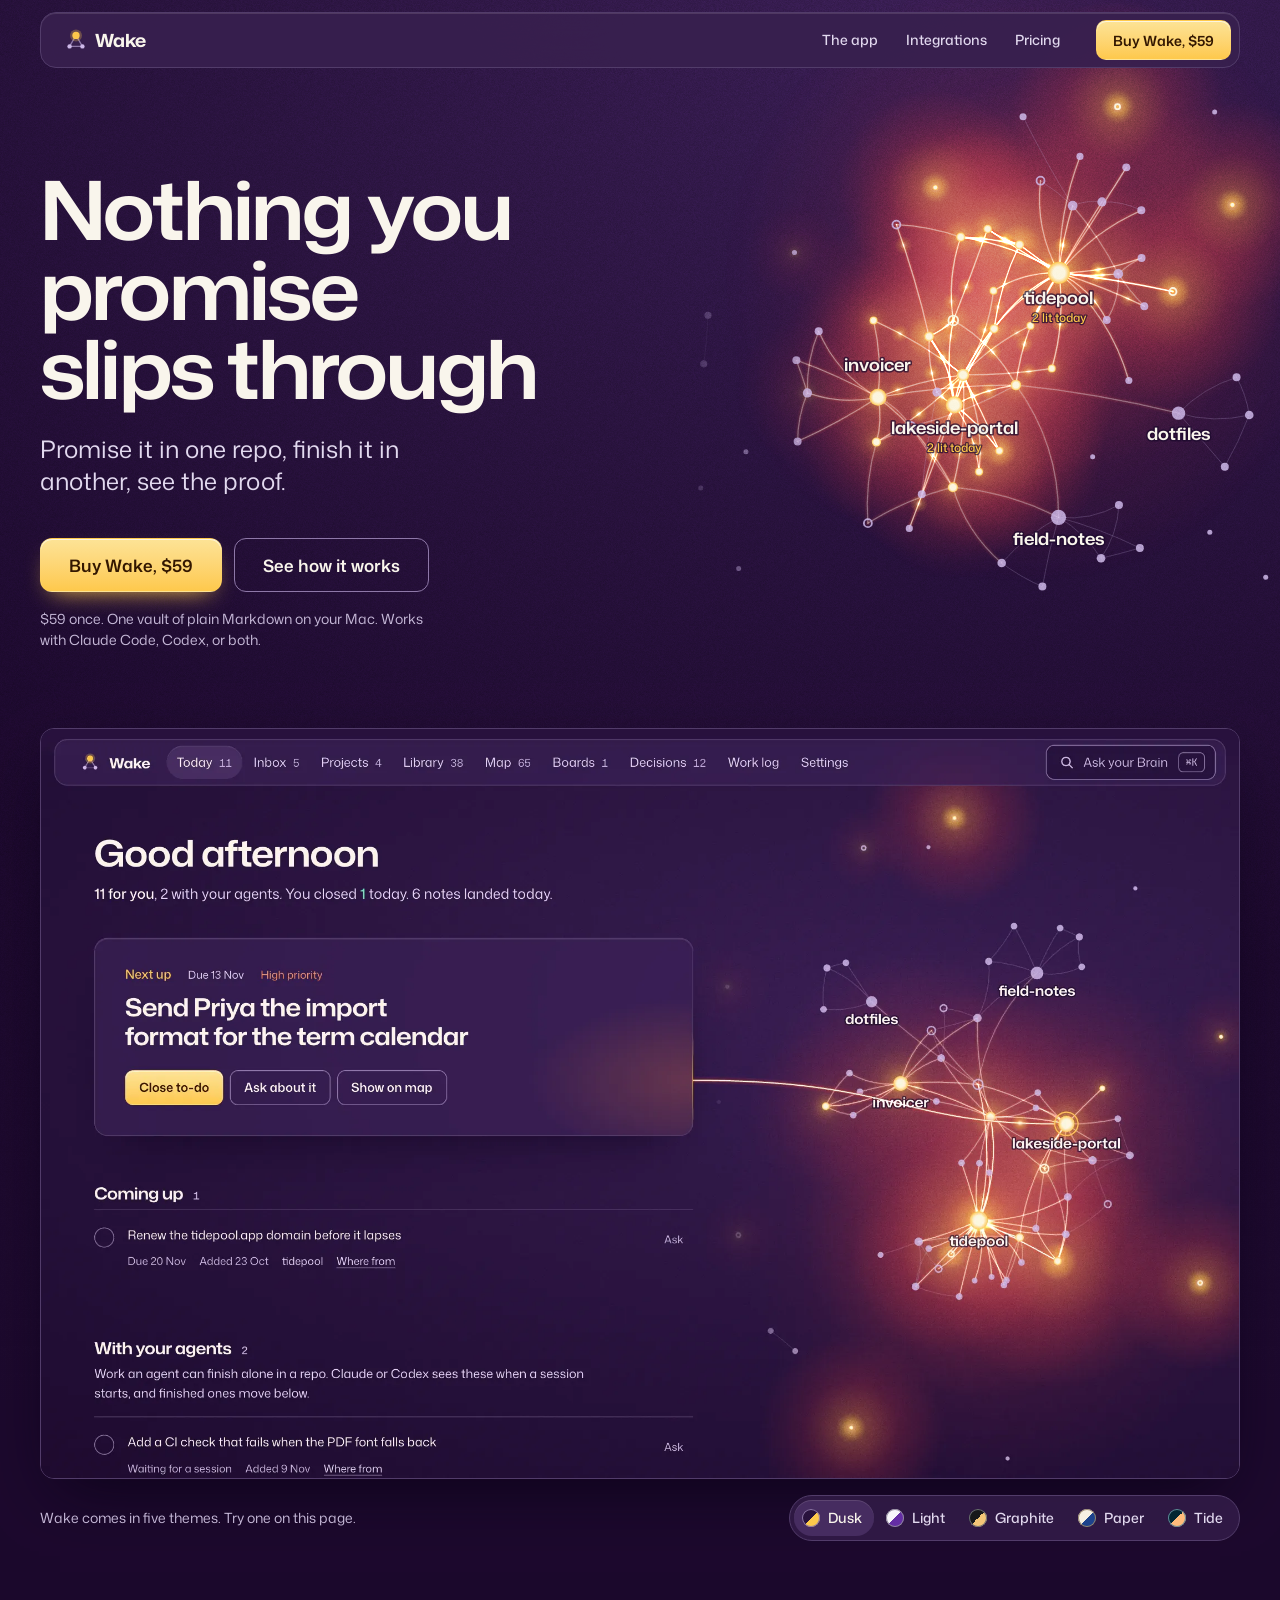
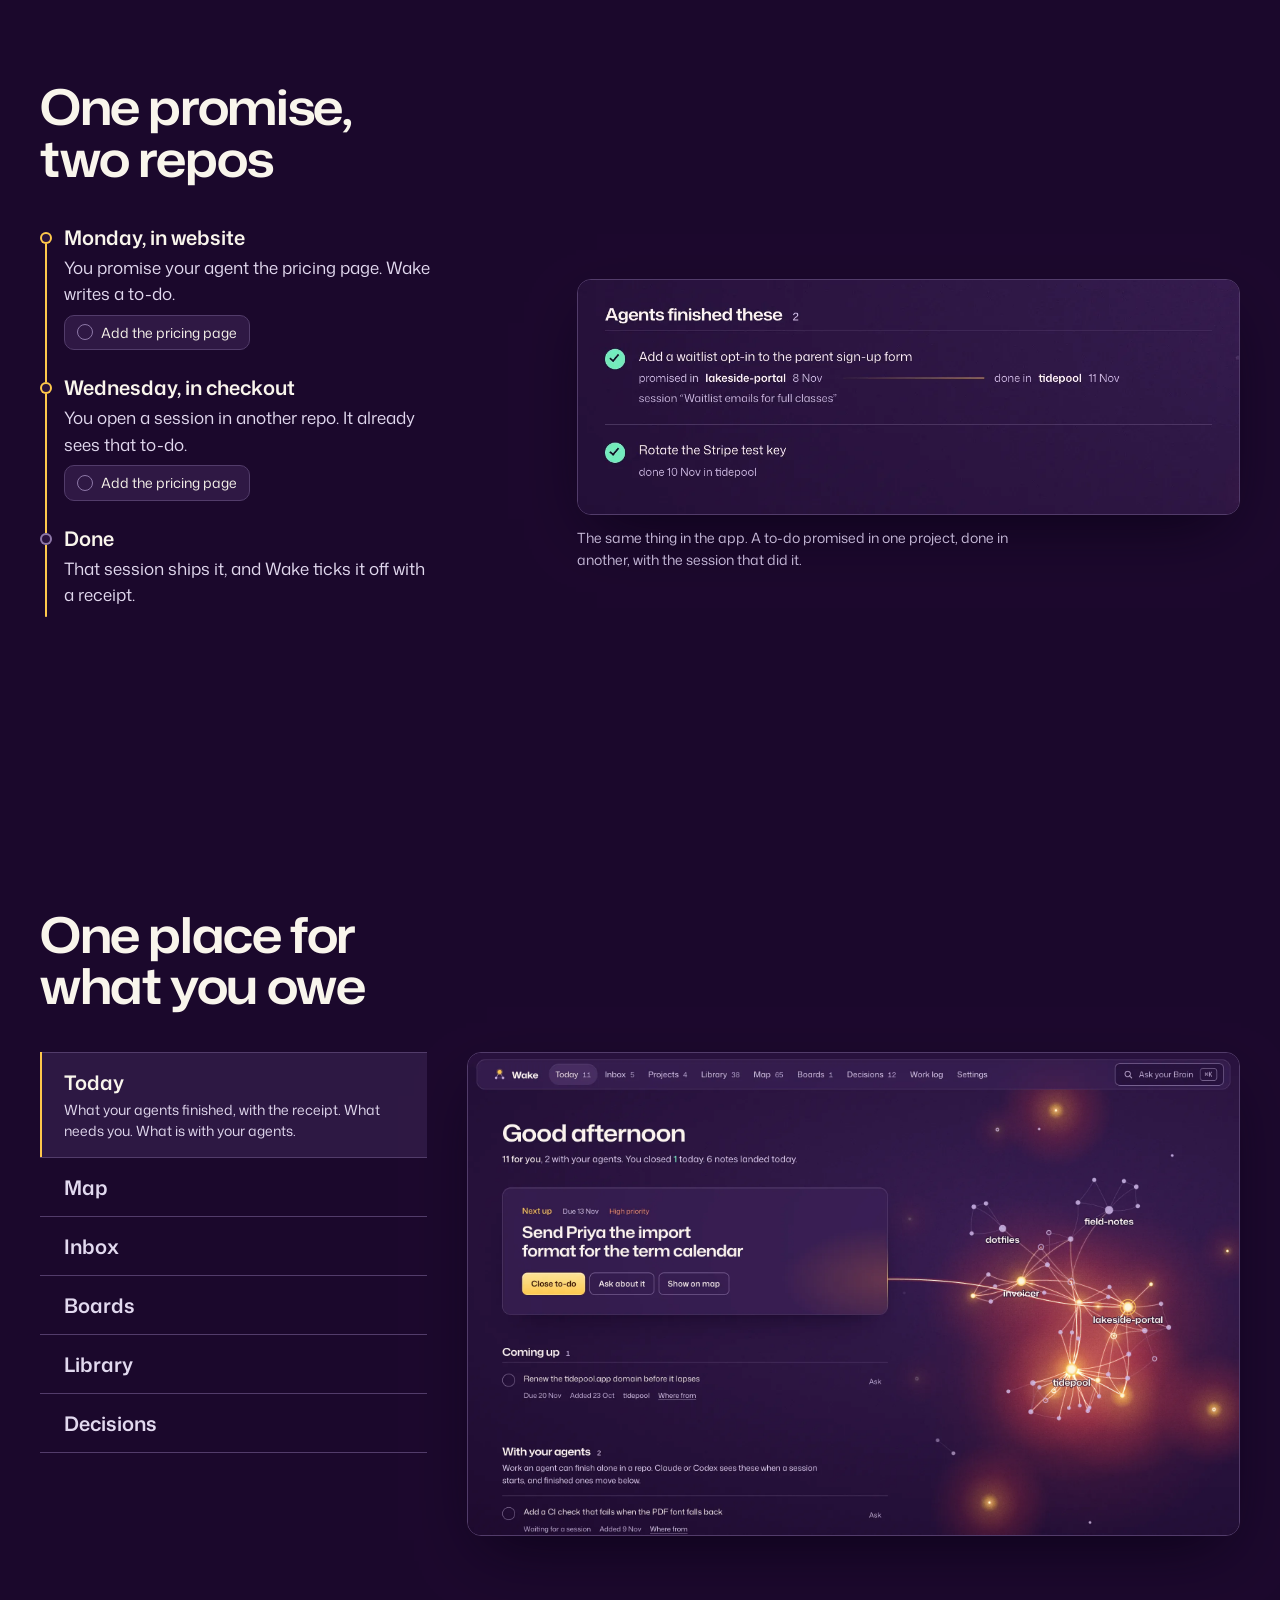
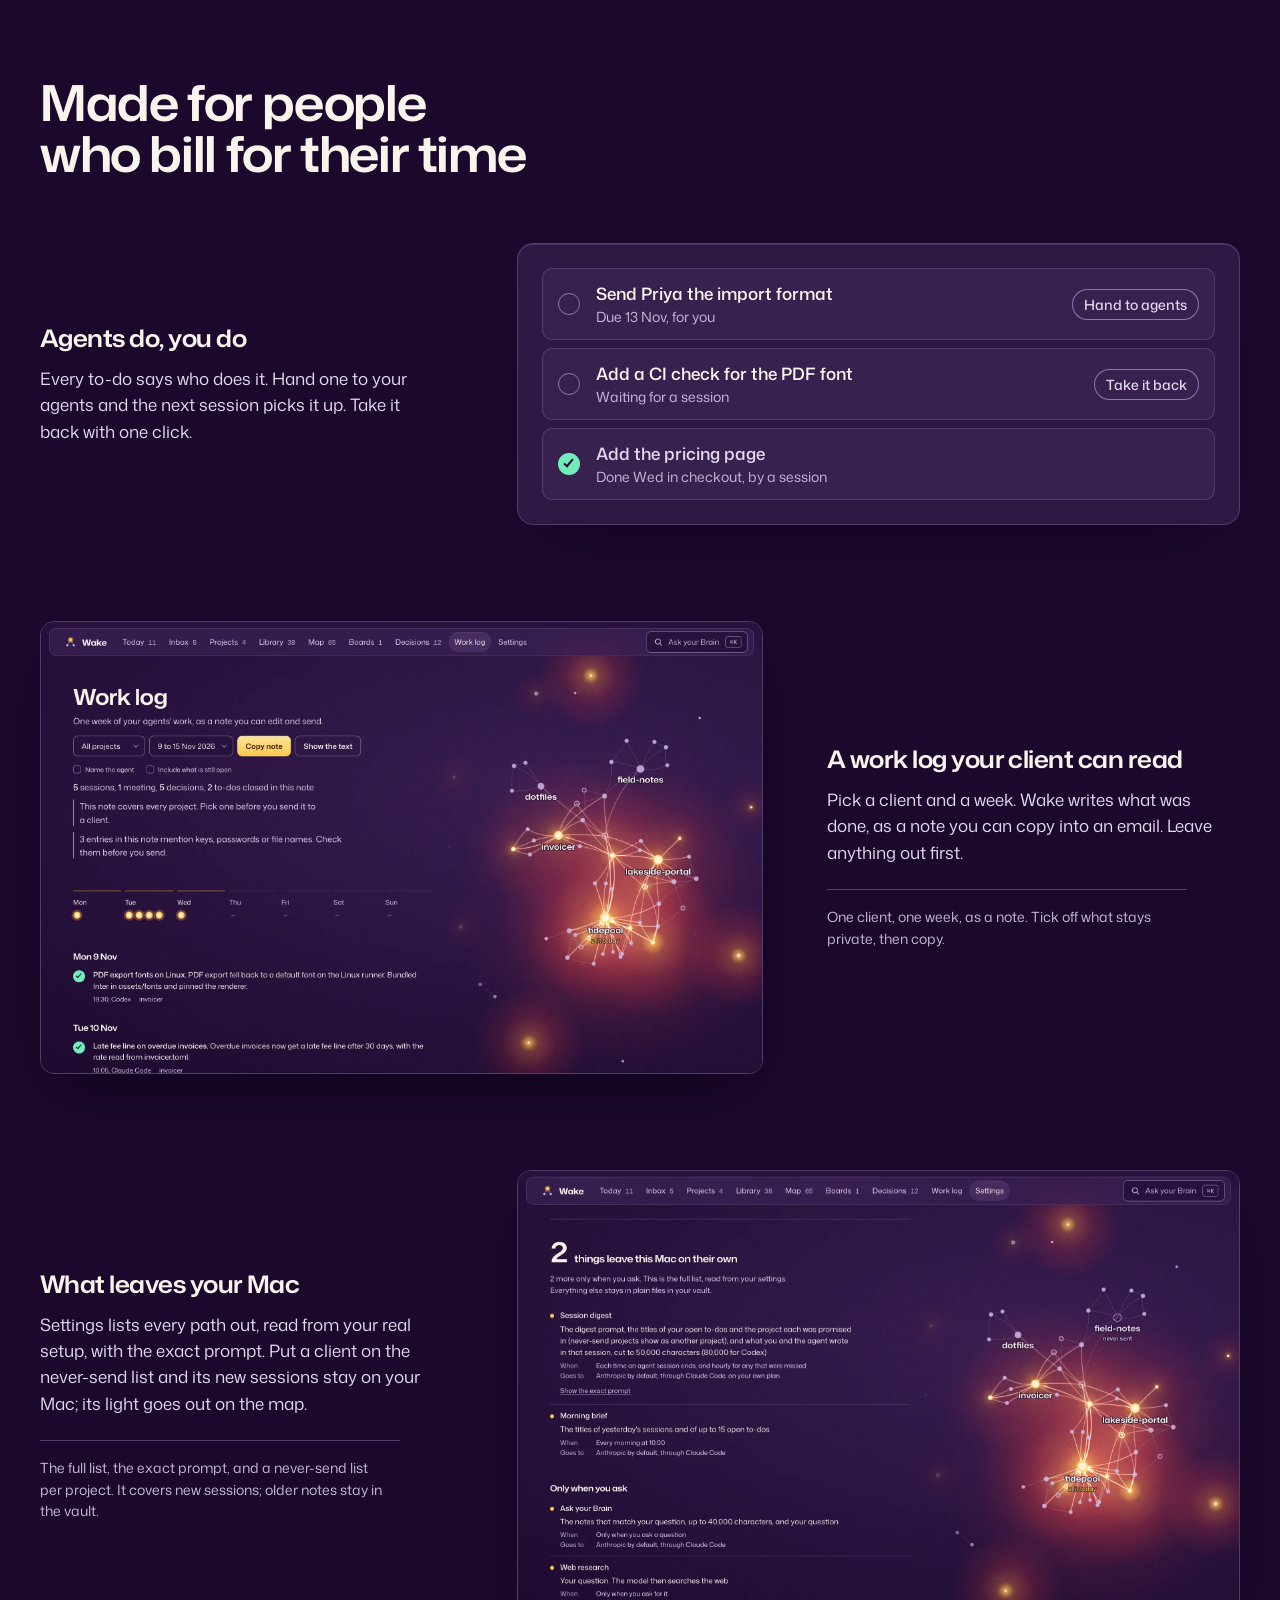
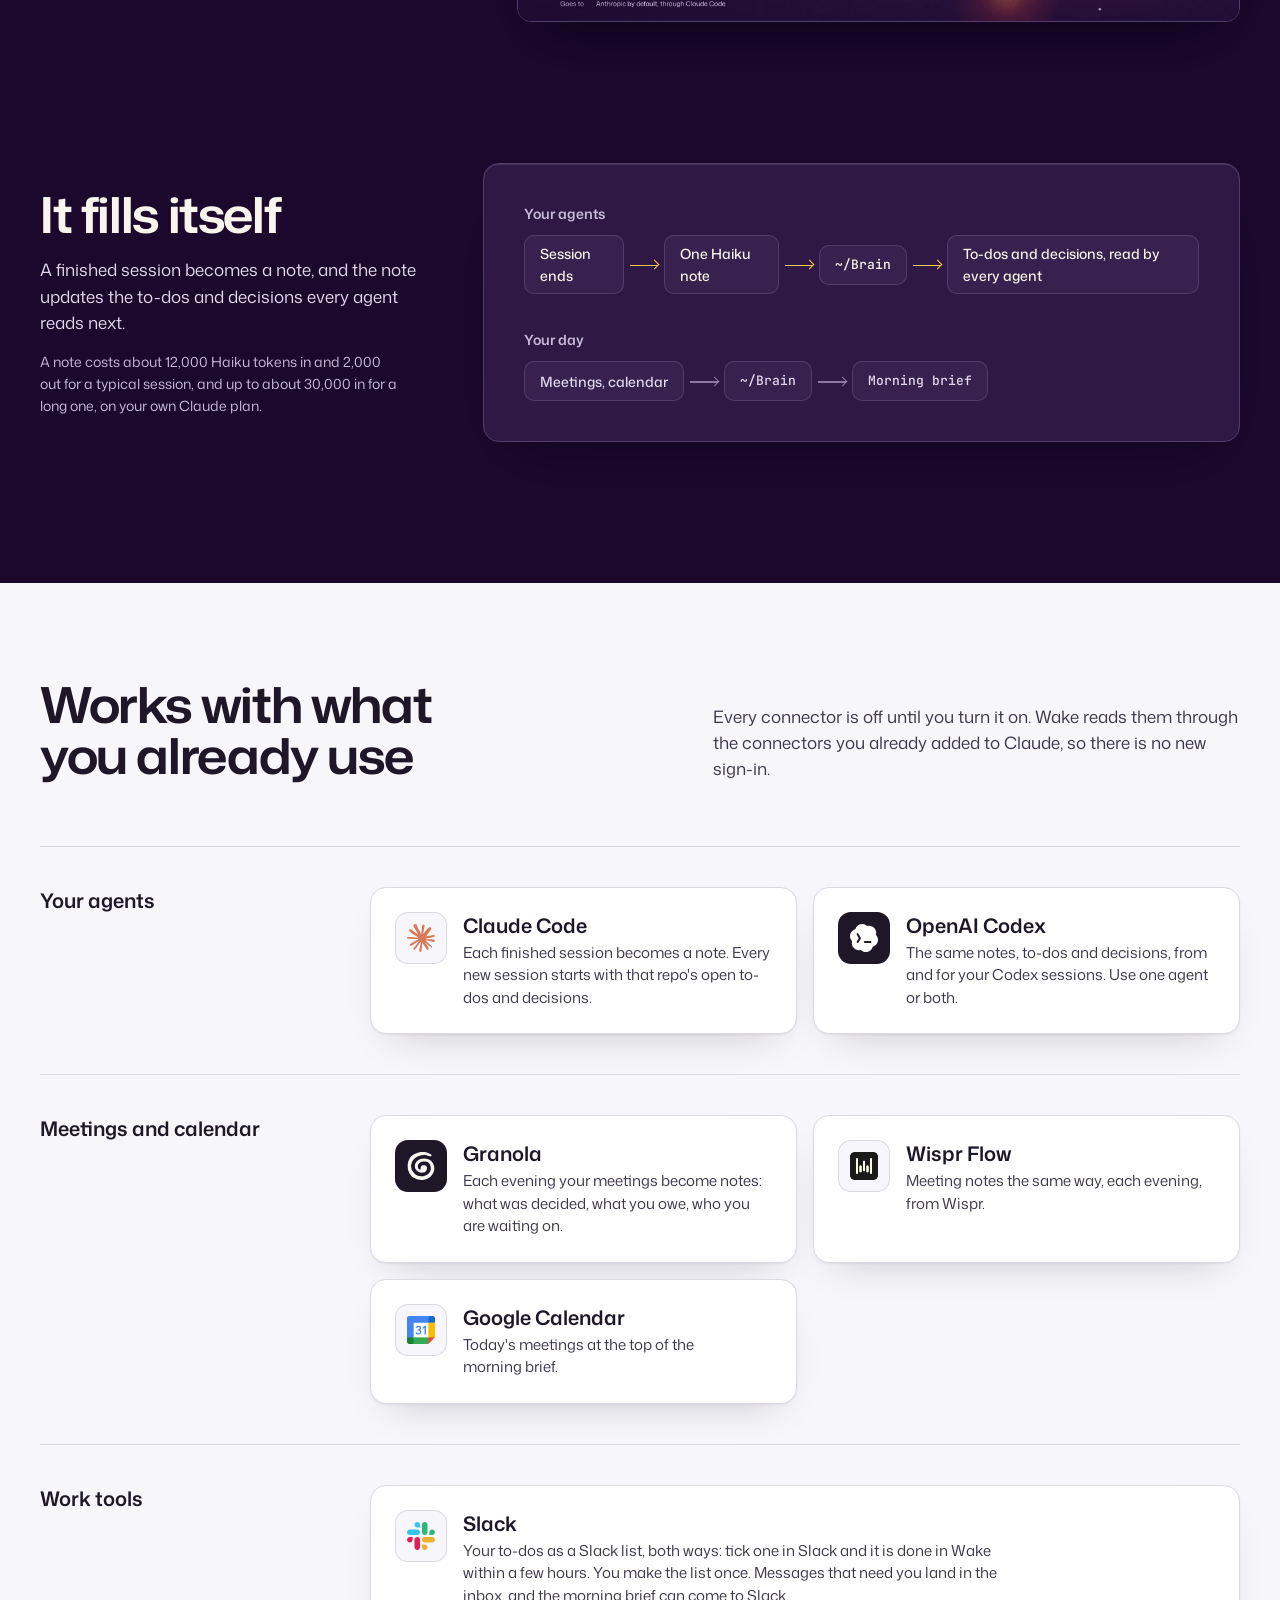
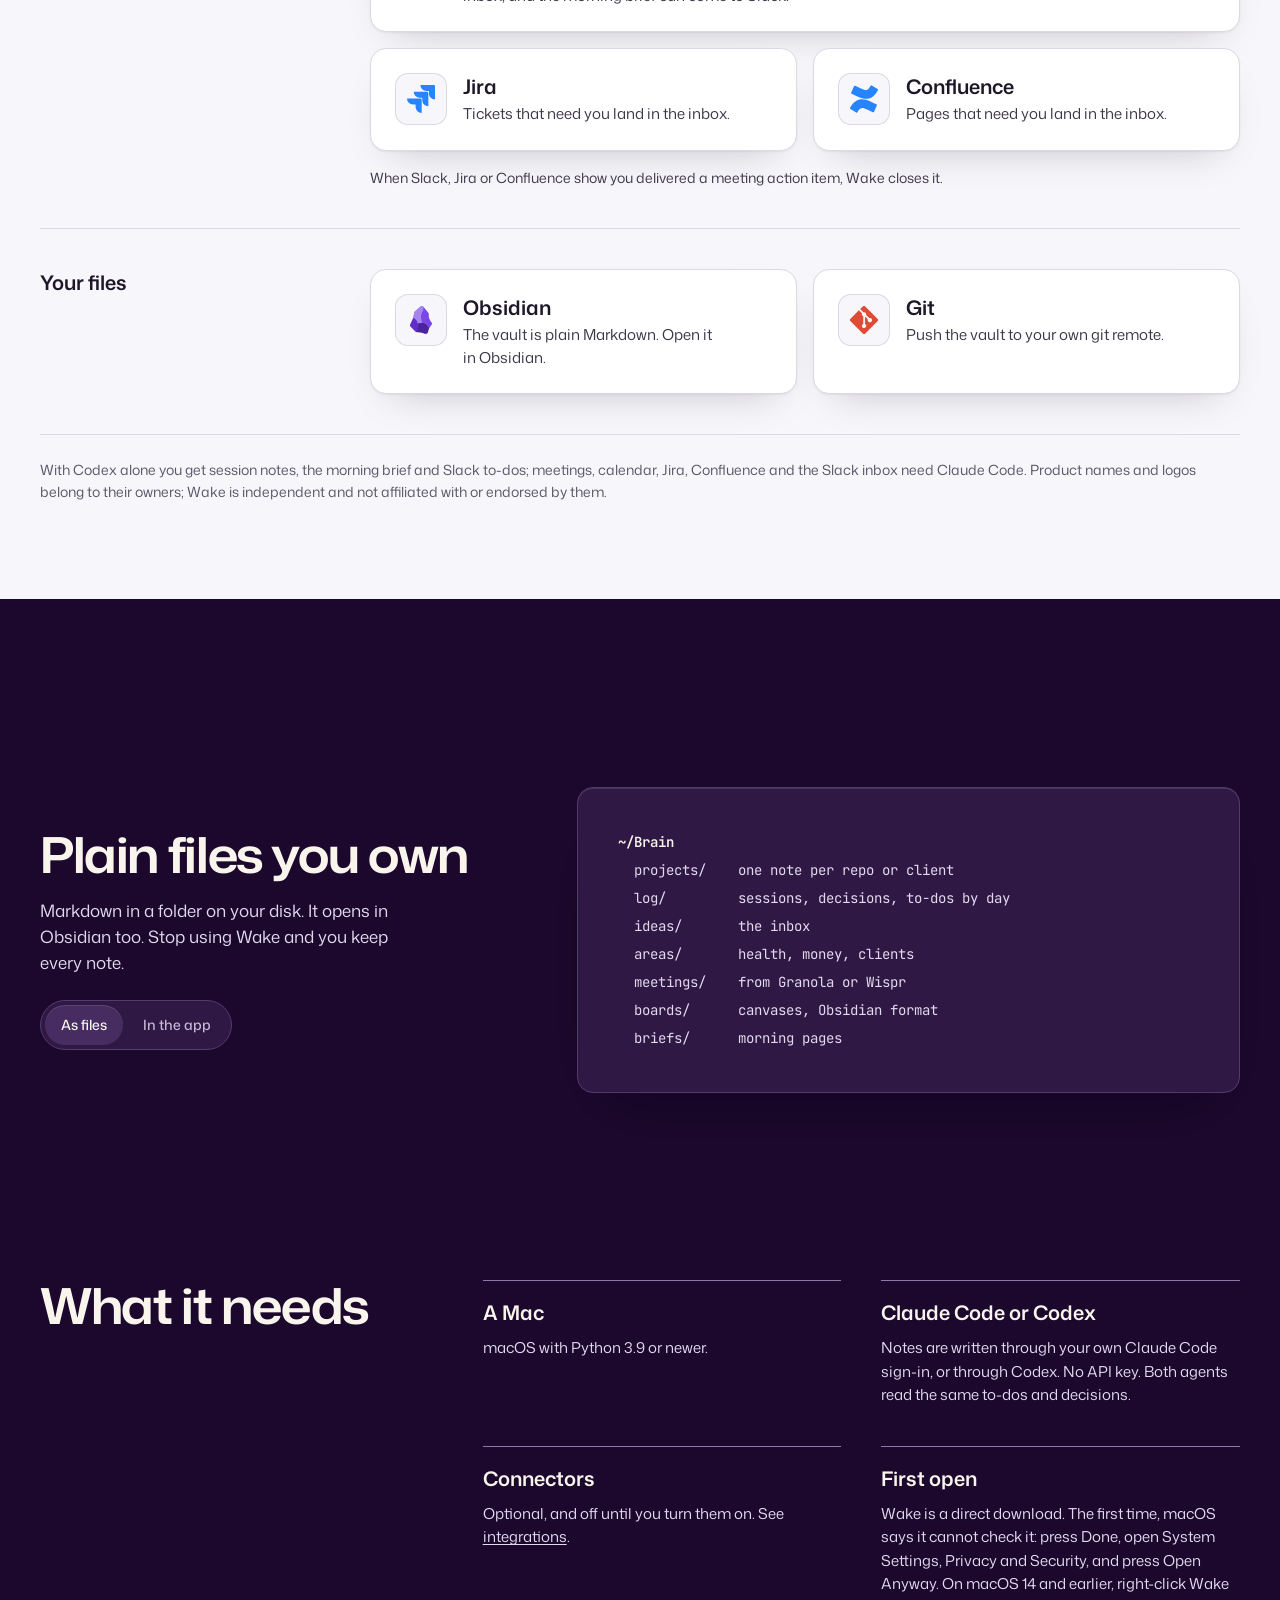
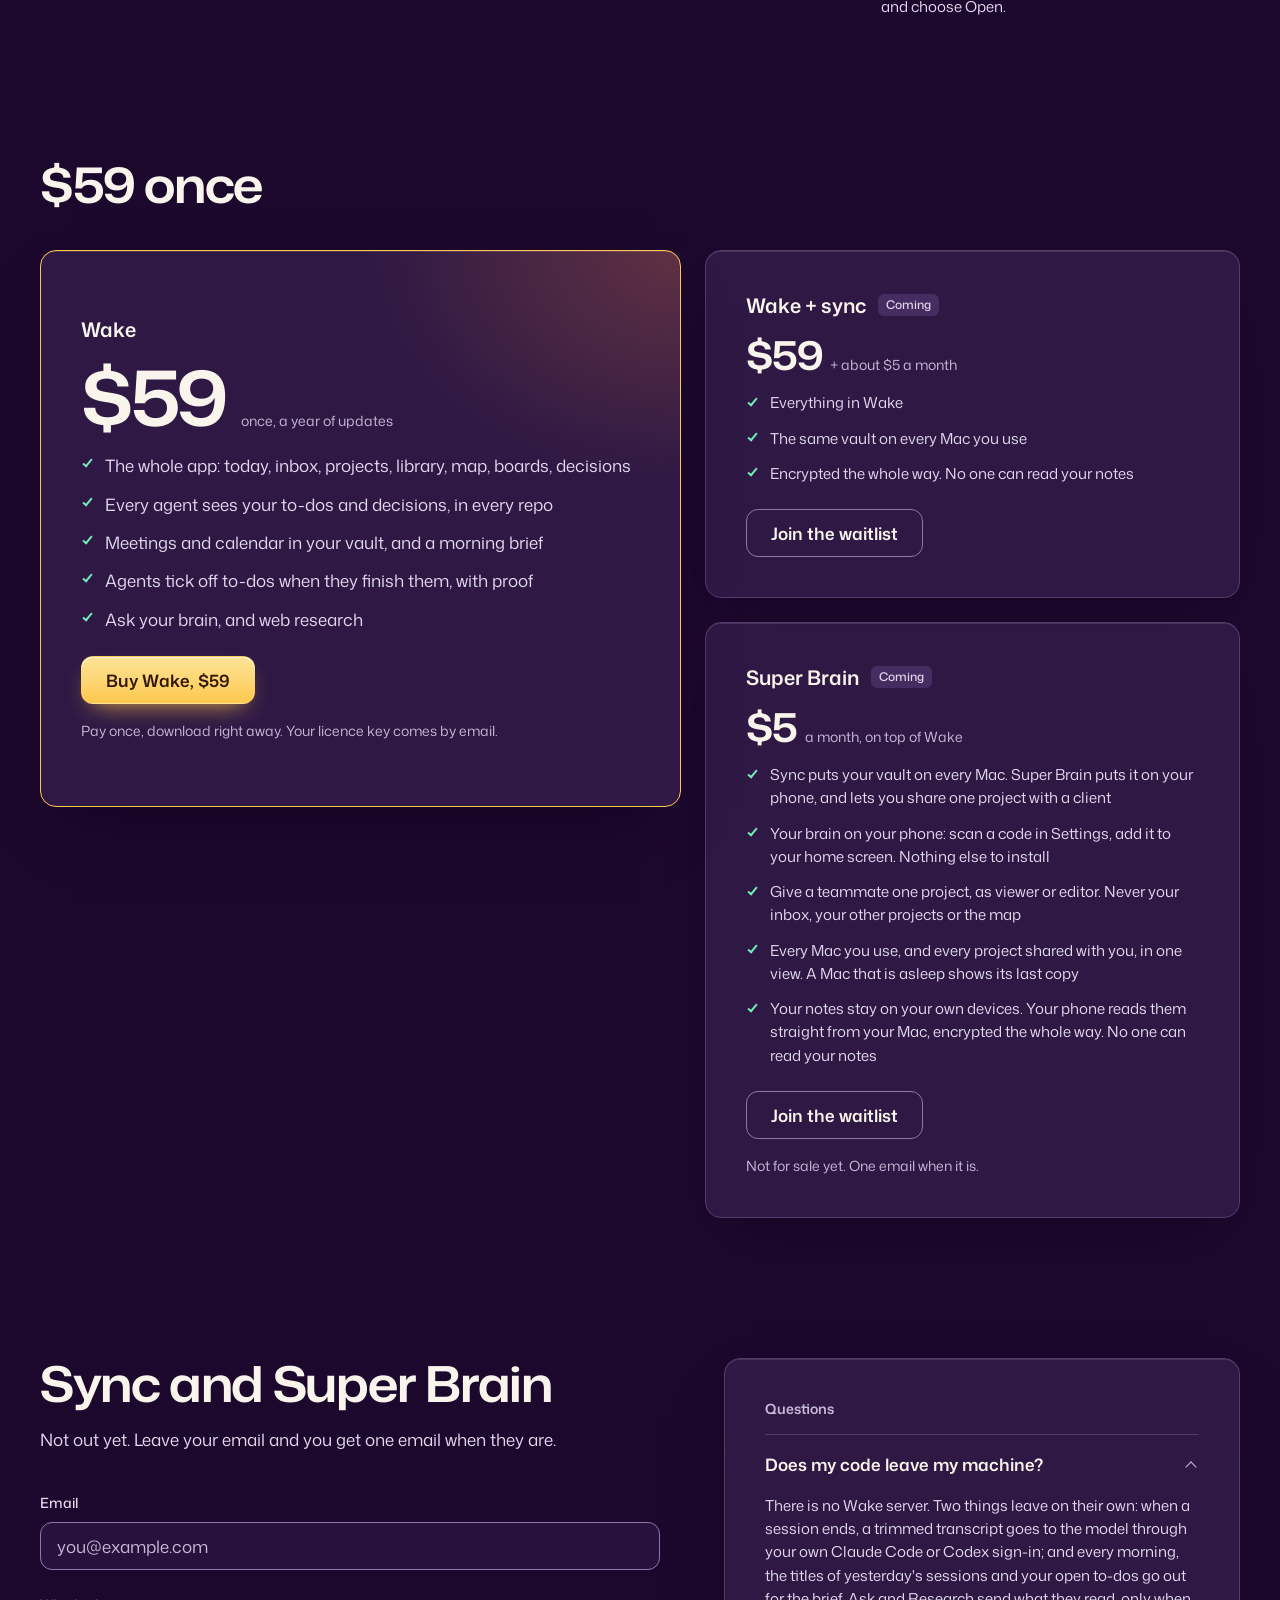
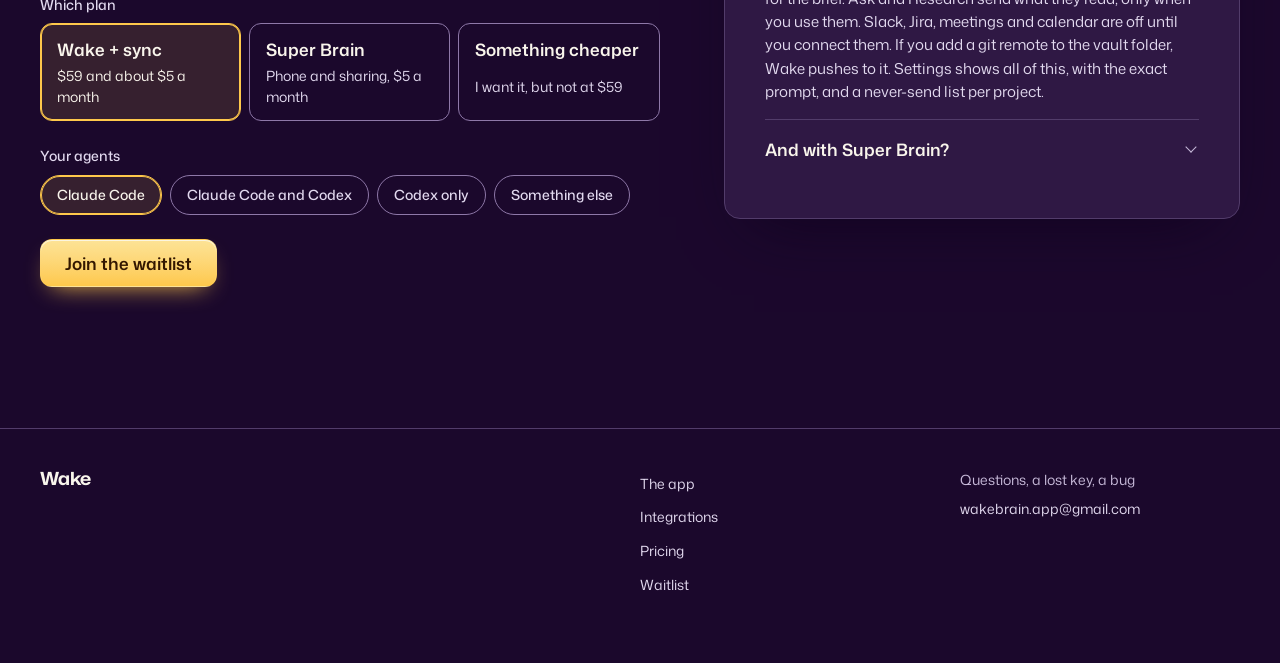
==== commit e44daa94: "Lighter page, link preview tags and image, phone nav links, bigger touch targets" ====
--- a/index.html
+++ b/index.html
@@ -6,8 +6,22 @@
 <meta name="theme-color" content="#2a1840">
 <meta name="description" content="Wake writes down what you promise in each Claude Code or Codex session, then shows where it got done, even in another repo. Plain Markdown on your Mac.">
 <title>Wake: nothing you promise slips through</title>
+<link rel="canonical" href="https://wakebrain.github.io/">
+<meta property="og:type" content="website">
+<meta property="og:site_name" content="Wake">
+<meta property="og:url" content="https://wakebrain.github.io/">
+<meta property="og:title" content="Wake: nothing you promise slips through">
+<meta property="og:description" content="Wake writes down what you promise in each Claude Code or Codex session, then shows where it got done, even in another repo. Plain Markdown on your Mac.">
+<meta property="og:image" content="https://wakebrain.github.io/og.png">
+<meta property="og:image:width" content="1200">
+<meta property="og:image:height" content="630">
+<meta property="og:image:alt" content="Wake: nothing you promise slips through, with the Today screen of the app">
+<meta name="twitter:card" content="summary_large_image">
+<meta name="twitter:title" content="Wake: nothing you promise slips through">
+<meta name="twitter:description" content="Wake writes down what you promise in each Claude Code or Codex session, then shows where it got done, even in another repo. Plain Markdown on your Mac.">
+<meta name="twitter:image" content="https://wakebrain.github.io/og.png">
 <link rel="preload" href="fonts/mona-sans.woff2" as="font" type="font/woff2" crossorigin>
-<link rel="stylesheet" href="landing.css?v=4">
+<link rel="stylesheet" href="landing.css?v=5">
 <link rel="icon" href="icon.svg" type="image/svg+xml">
 </head>
 <body class="landing">
@@ -39,7 +53,7 @@
       <p class="hero-note">$59 once. One vault of plain Markdown on your Mac. Works with Claude Code, Codex, or both.</p>
     </div>
     <figure class="stage" data-quiet>
-      <img id="stage-img" data-shot="today" src="img/app/dusk/today.webp" width="2160" height="1350" alt="Wake's Today screen: the next to-do, what is coming up and what is with your agents, beside the map of your notes">
+      <img fetchpriority="high" id="stage-img" data-shot="today" src="img/app/dusk/today.webp" width="2160" height="1350" alt="Wake's Today screen: the next to-do, what is coming up and what is with your agents, beside the map of your notes">
       <figcaption>
         <span id="themes-label">Wake comes in five themes. Try one on this page.</span>
         <span class="themes" role="radiogroup" aria-labelledby="themes-label">
@@ -65,7 +79,7 @@
       <button type="button" class="replay" id="replay" hidden>Play it again</button>
     </div>
     <figure class="proof">
-      <img data-shot="receipt" src="img/app/dusk/receipt.webp" width="1176" height="416" loading="lazy" alt="In the app: two to-dos your agents finished, one promised in lakeside-portal on 8 Nov and done in tidepool on 11 Nov, with the session that did it">
+      <img data-shot="receipt" src="img/app/dusk/receipt.webp" width="1176" height="416" loading="lazy" decoding="async" alt="In the app: two to-dos your agents finished, one promised in lakeside-portal on 8 Nov and done in tidepool on 11 Nov, with the session that did it">
       <figcaption>The same thing in the app. A to-do promised in one project, done in another, with the session that did it.</figcaption>
     </figure>
   </section>
@@ -82,7 +96,7 @@
         <button type="button" role="tab" aria-selected="false" aria-controls="tour-shot" data-shot="decisions" data-alt="Decisions: a searchable log of what was decided and where" tabindex="-1"><b>Decisions</b><span>What was decided, where, and why.</span></button>
       </div>
       <figure class="tour-shot" id="tour-shot" role="tabpanel">
-        <img id="tour-img" data-shot="today" src="img/app/dusk/today.webp" width="2160" height="1350" loading="lazy" alt="Today: a finished to-do with its receipt, the next to-do, then every open to-do, beside the map">
+        <img id="tour-img" data-shot="today" src="img/app/dusk/today.webp" width="2160" height="1350" loading="lazy" decoding="async" alt="Today: a finished to-do with its receipt, the next to-do, then every open to-do, beside the map">
       </figure>
     </div>
   </section>
@@ -106,7 +120,7 @@
         <p>Pick a client and a week. Wake writes what was done, as a note you can copy into an email. Leave anything out first.</p>
         <p class="cap">One client, one week, as a note. Tick off what stays private, then copy.</p>
       </div>
-      <img data-shot="worklog" src="img/app/dusk/worklog.webp" width="2160" height="1350" alt="Work log: one client, one week, the sessions and decisions as a note, with ticks to leave entries out" loading="lazy">
+      <img data-shot="worklog" src="img/app/dusk/worklog.webp" width="2160" height="1350" alt="Work log: one client, one week, the sessions and decisions as a note, with ticks to leave entries out" loading="lazy" decoding="async">
     </div>
     <div class="split">
       <div class="split-text">
@@ -114,7 +128,7 @@
         <p>Settings lists every path out, read from your real setup, with the exact prompt. Put a client on the never-send list and its new sessions stay on your Mac; its light goes out on the map.</p>
         <p class="cap">The full list, the exact prompt, and a never-send list per project. It covers new sessions; older notes stay in the vault.</p>
       </div>
-      <img data-shot="privacy" src="img/app/dusk/privacy.webp" width="2160" height="1350" alt="Settings: two things leave this Mac on their own, the list of paths out, and a never-send project ringed on the map" loading="lazy">
+      <img data-shot="privacy" src="img/app/dusk/privacy.webp" width="2160" height="1350" alt="Settings: two things leave this Mac on their own, the list of paths out, and a never-send project ringed on the map" loading="lazy" decoding="async">
     </div>
   </section>
 
@@ -193,7 +207,7 @@
   meetings/    from Granola or Wispr
   boards/      canvases, Obsidian format
   briefs/      morning pages</pre>
-      <img data-pane="shot" data-shot="library" hidden src="img/app/dusk/library.webp" width="2160" height="1350" alt="The same notes in the Wake library" loading="lazy">
+      <img data-pane="shot" data-shot="library" hidden src="img/app/dusk/library.webp" width="2160" height="1350" alt="The same notes in the Wake library" loading="lazy" decoding="async">
     </div>
   </section>
 
--- a/landing.css
+++ b/landing.css
@@ -18,7 +18,7 @@
 .glow, .sharp, .grain, .thread { position: absolute; top: 0; left: 0; width: 100%; height: 100dvh; max-height: 900px; pointer-events: none; }
 .glow, .sharp, .grain { z-index: var(--z-light); }
 .thread { z-index: var(--z-thread); }
-.grain { height: 1400px; max-height: none; opacity: var(--grain); mix-blend-mode: overlay; background: url("grain.png") 0 0 / 160px 160px; mask-image: linear-gradient(#000 60%, transparent); }
+.grain { height: 1400px; max-height: none; opacity: var(--grain); mix-blend-mode: overlay; background: url("grain.webp") 0 0 / 160px 160px; mask-image: linear-gradient(#000 60%, transparent); }
 .mapbox { position: absolute; pointer-events: none; top: calc(var(--bar) + var(--space-md)); right: 0; left: 52%; height: 560px; }
 
 .skip { position: absolute; left: var(--space-md); top: calc(-1 * var(--space-4xl)); z-index: var(--z-toast); padding: var(--space-xs) var(--space-md); background: var(--color-ink); color: var(--color-paper); border-radius: var(--radius-pill); }
@@ -29,6 +29,7 @@
 .mark .m-line { stroke: var(--color-rule-2); stroke-width: 1.4; fill: none; }
 .mark .m-hot { fill: var(--color-accent); } .mark .m-halo { fill: var(--color-accent); opacity: 0.28; } .mark .m-cold { fill: var(--color-cool); }
 .nav nav { display: flex; gap: var(--space-2xs); margin-left: auto; }
+.nav .mark { min-height: 40px; }
 .nav nav a { display: inline-flex; align-items: center; min-height: 40px; padding: 0 var(--space-sm); border-radius: var(--radius-pill); color: var(--color-ink-2); text-decoration: none; font-size: var(--text-sm); font-weight: 500; transition: background-color var(--dur-micro) var(--ease-out), color var(--dur-micro) var(--ease-out); }
 .nav nav a:hover { background: var(--color-surface-2); color: var(--color-ink); }
 
@@ -251,9 +252,14 @@
 }
 @media (max-width: 640px) {
   :root { --gutter: 20px; --text-md: 1rem; }
-  .nav nav { display: none; }
-  .nav { padding-left: var(--space-md); }
+  html { scroll-padding-top: calc(2 * var(--bar) + 24px); }
+  .nav { height: auto; min-height: var(--bar); flex-wrap: wrap; gap: 0 var(--space-lg); padding: 0 var(--space-xs) 0 var(--space-md); }
   .nav > .btn { margin-left: auto; }
+  .nav .mark { min-height: var(--bar); }
+  .nav nav { order: 3; flex: 1 0 100%; margin: 0 calc(-1 * var(--space-xs)) 0 calc(-1 * var(--space-md)); padding: 0 var(--space-xs); border-top: 1px solid var(--color-rule); justify-content: space-between; }
+  .nav nav a { flex: 1; justify-content: center; min-height: 44px; padding: 0 var(--space-xs); }
+  .themes button, .switch button, .wait .chips span, .tour-list button, .tour-list button:last-child { min-height: 44px; }
+  .foot a { display: inline-flex; align-items: center; min-height: 44px; }
   .mapbox, .glow, .sharp, .thread { display: none; }
   .hero { padding-top: 56px; }
   .hero .btn { flex: 1 1 100%; }
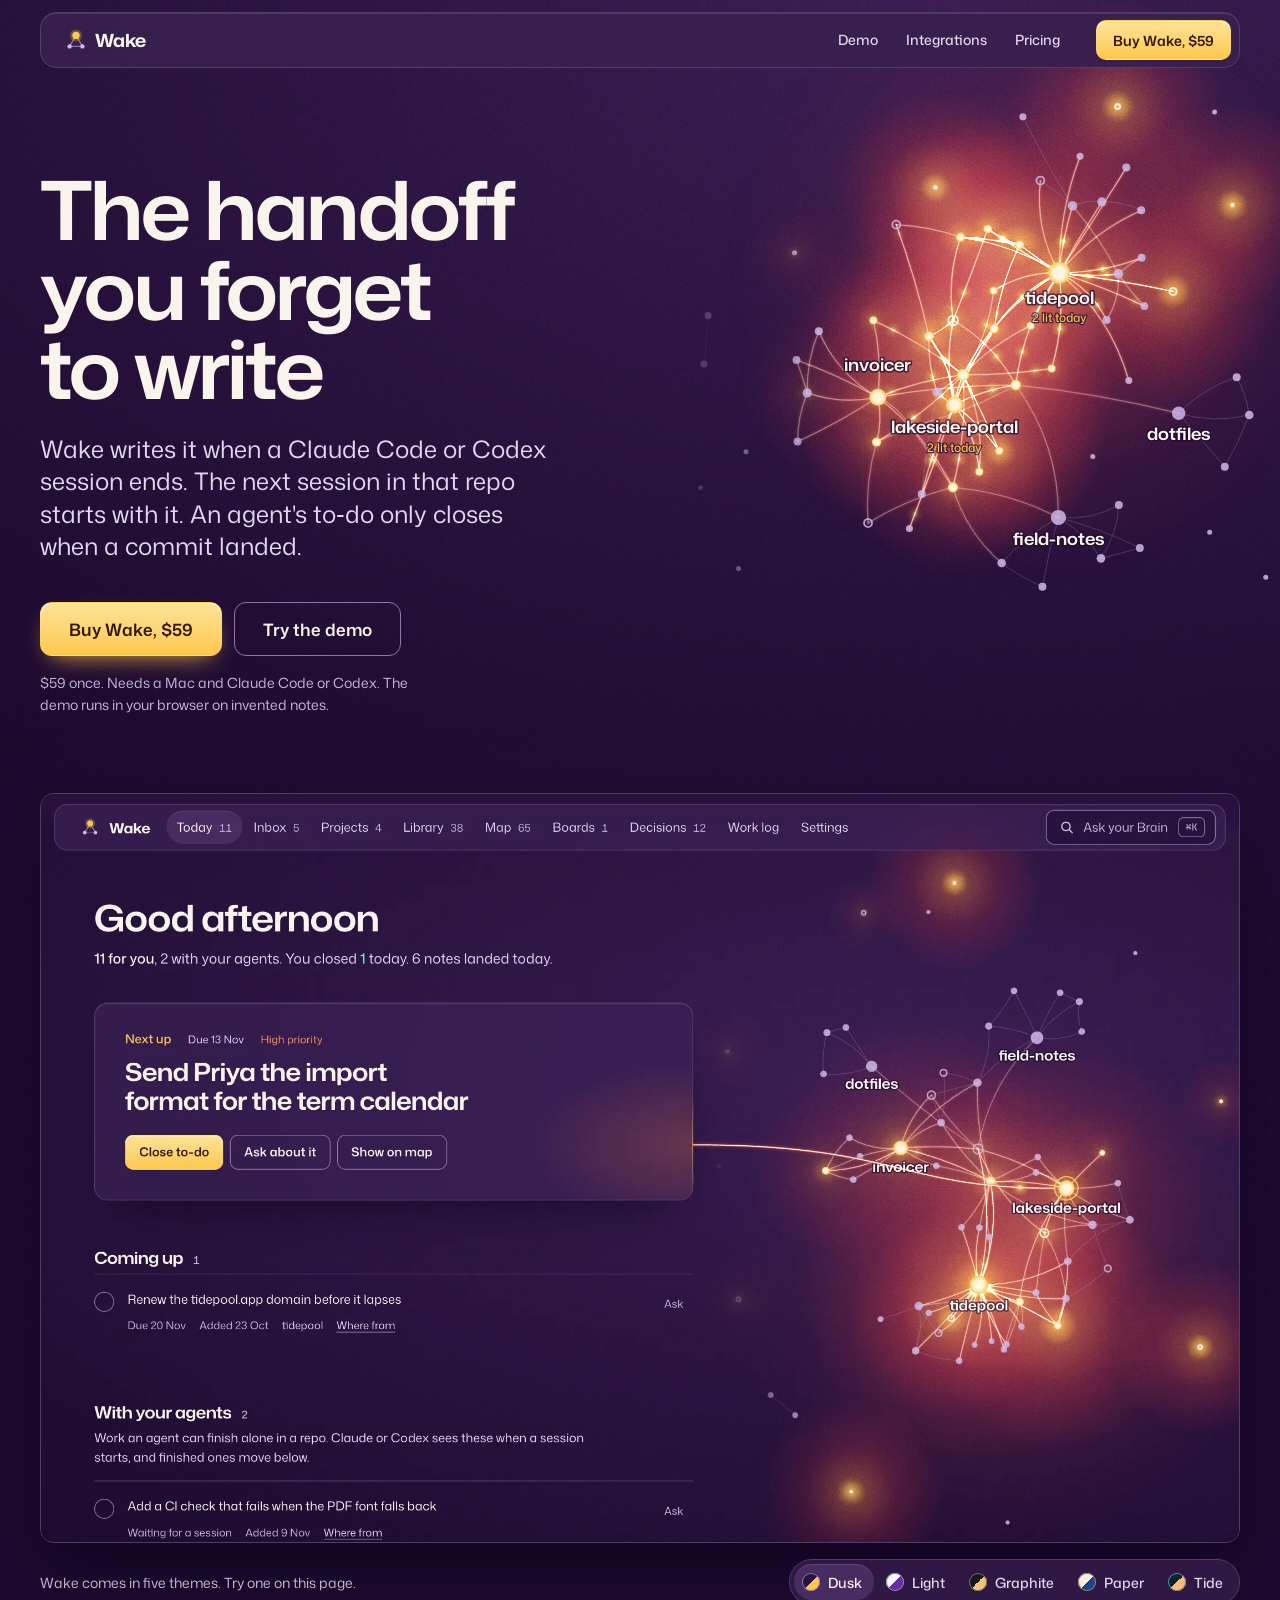
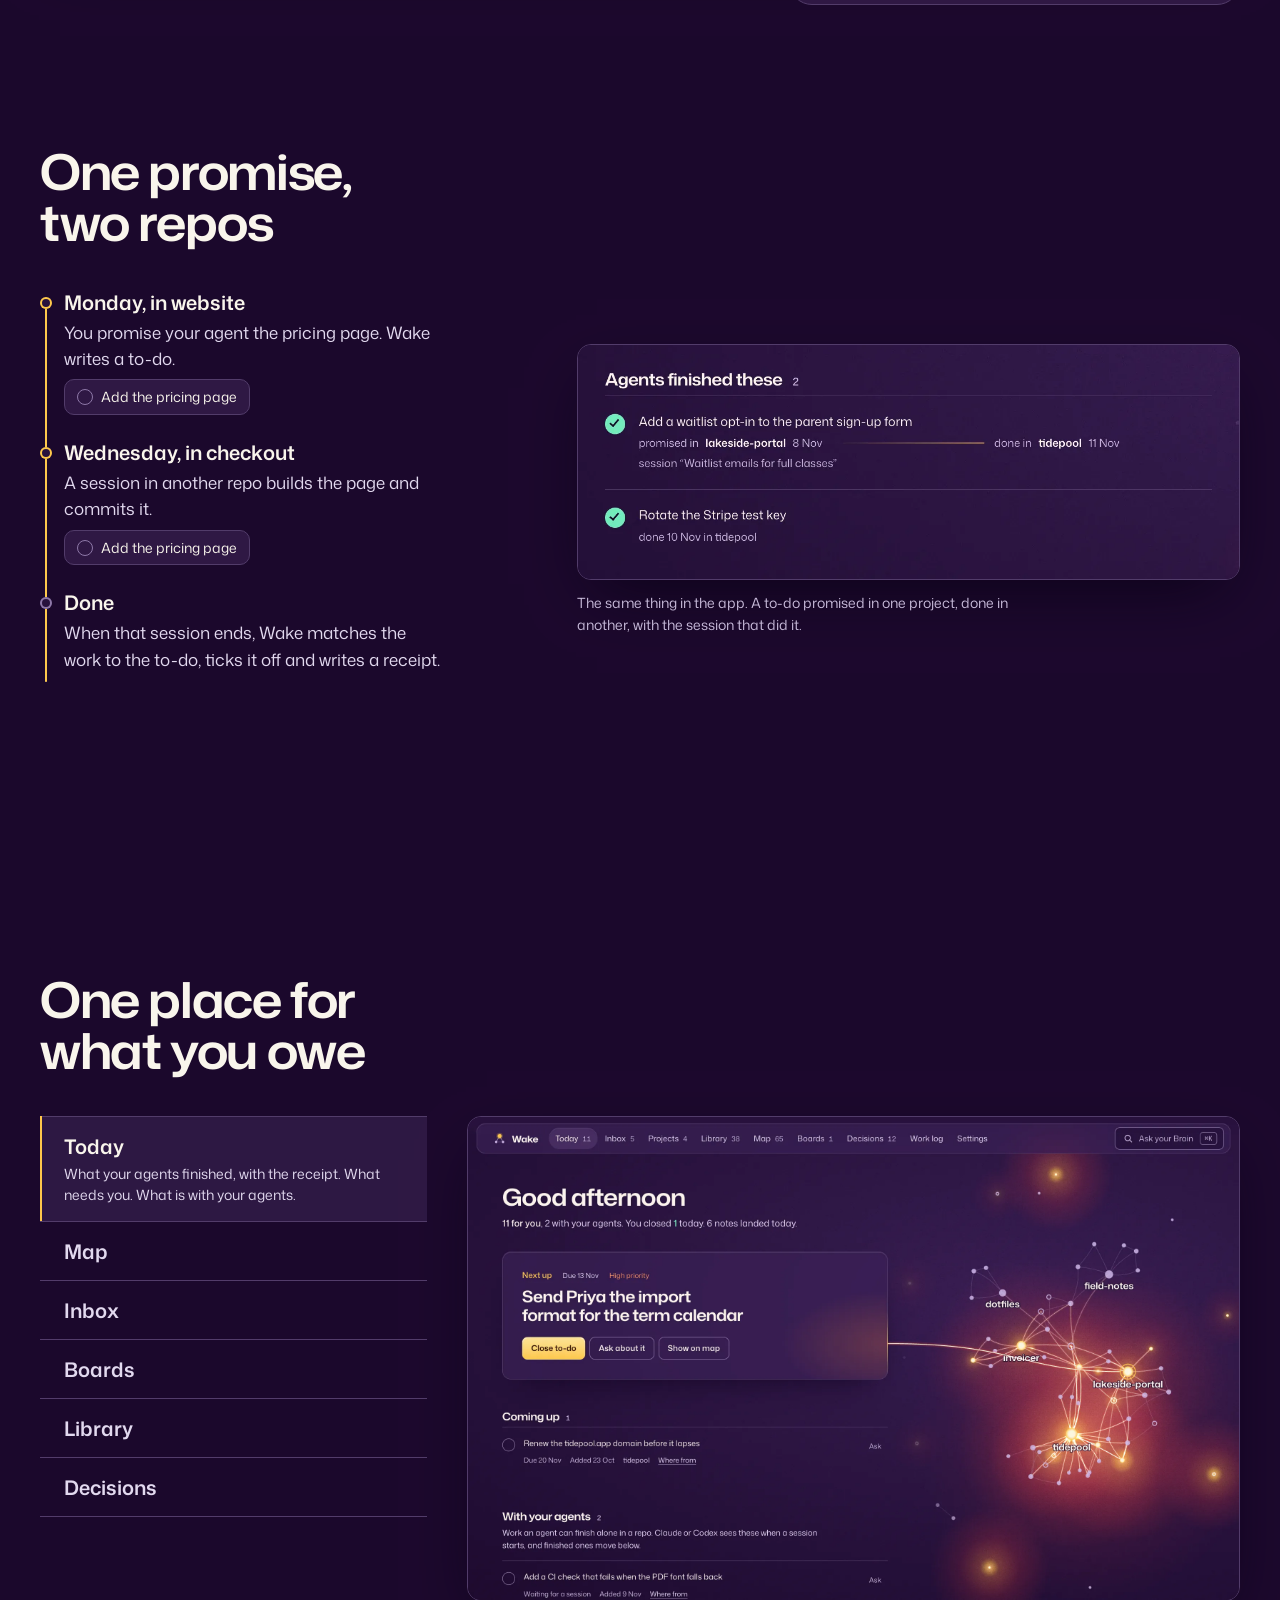
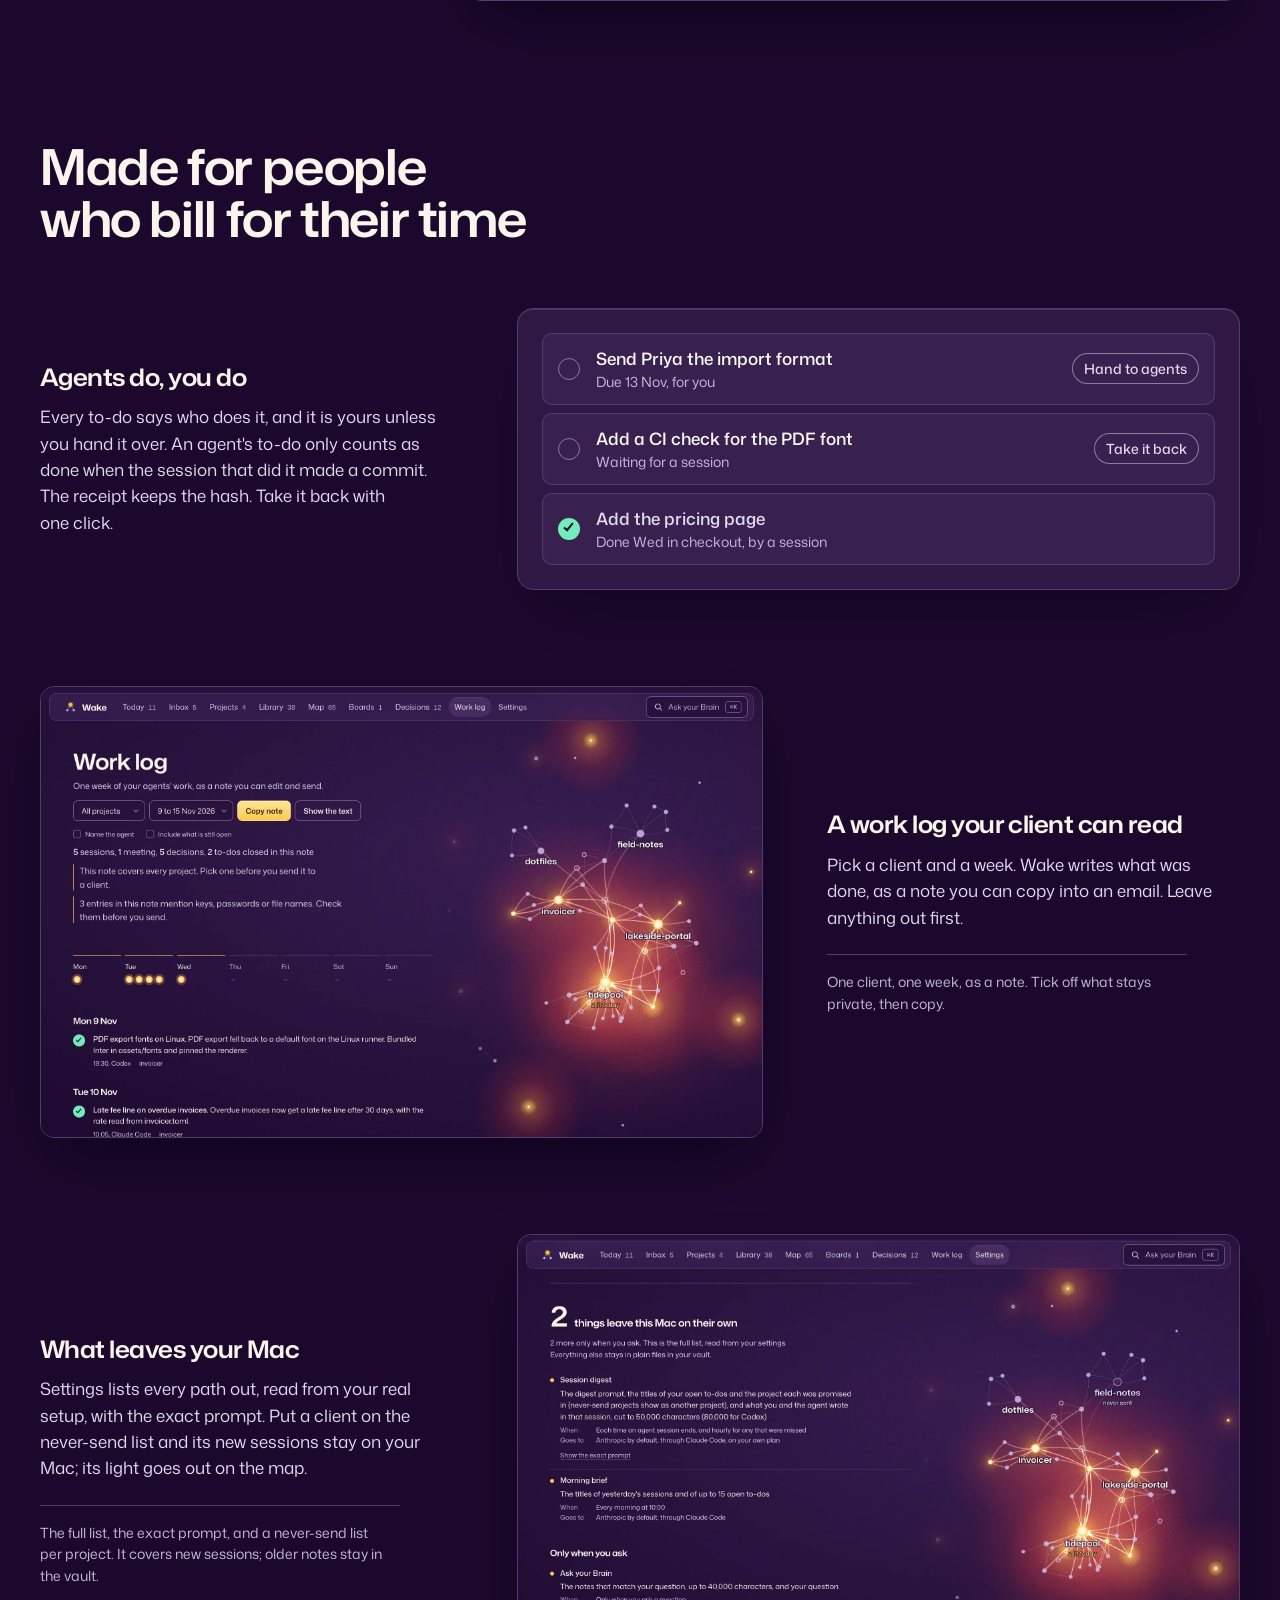
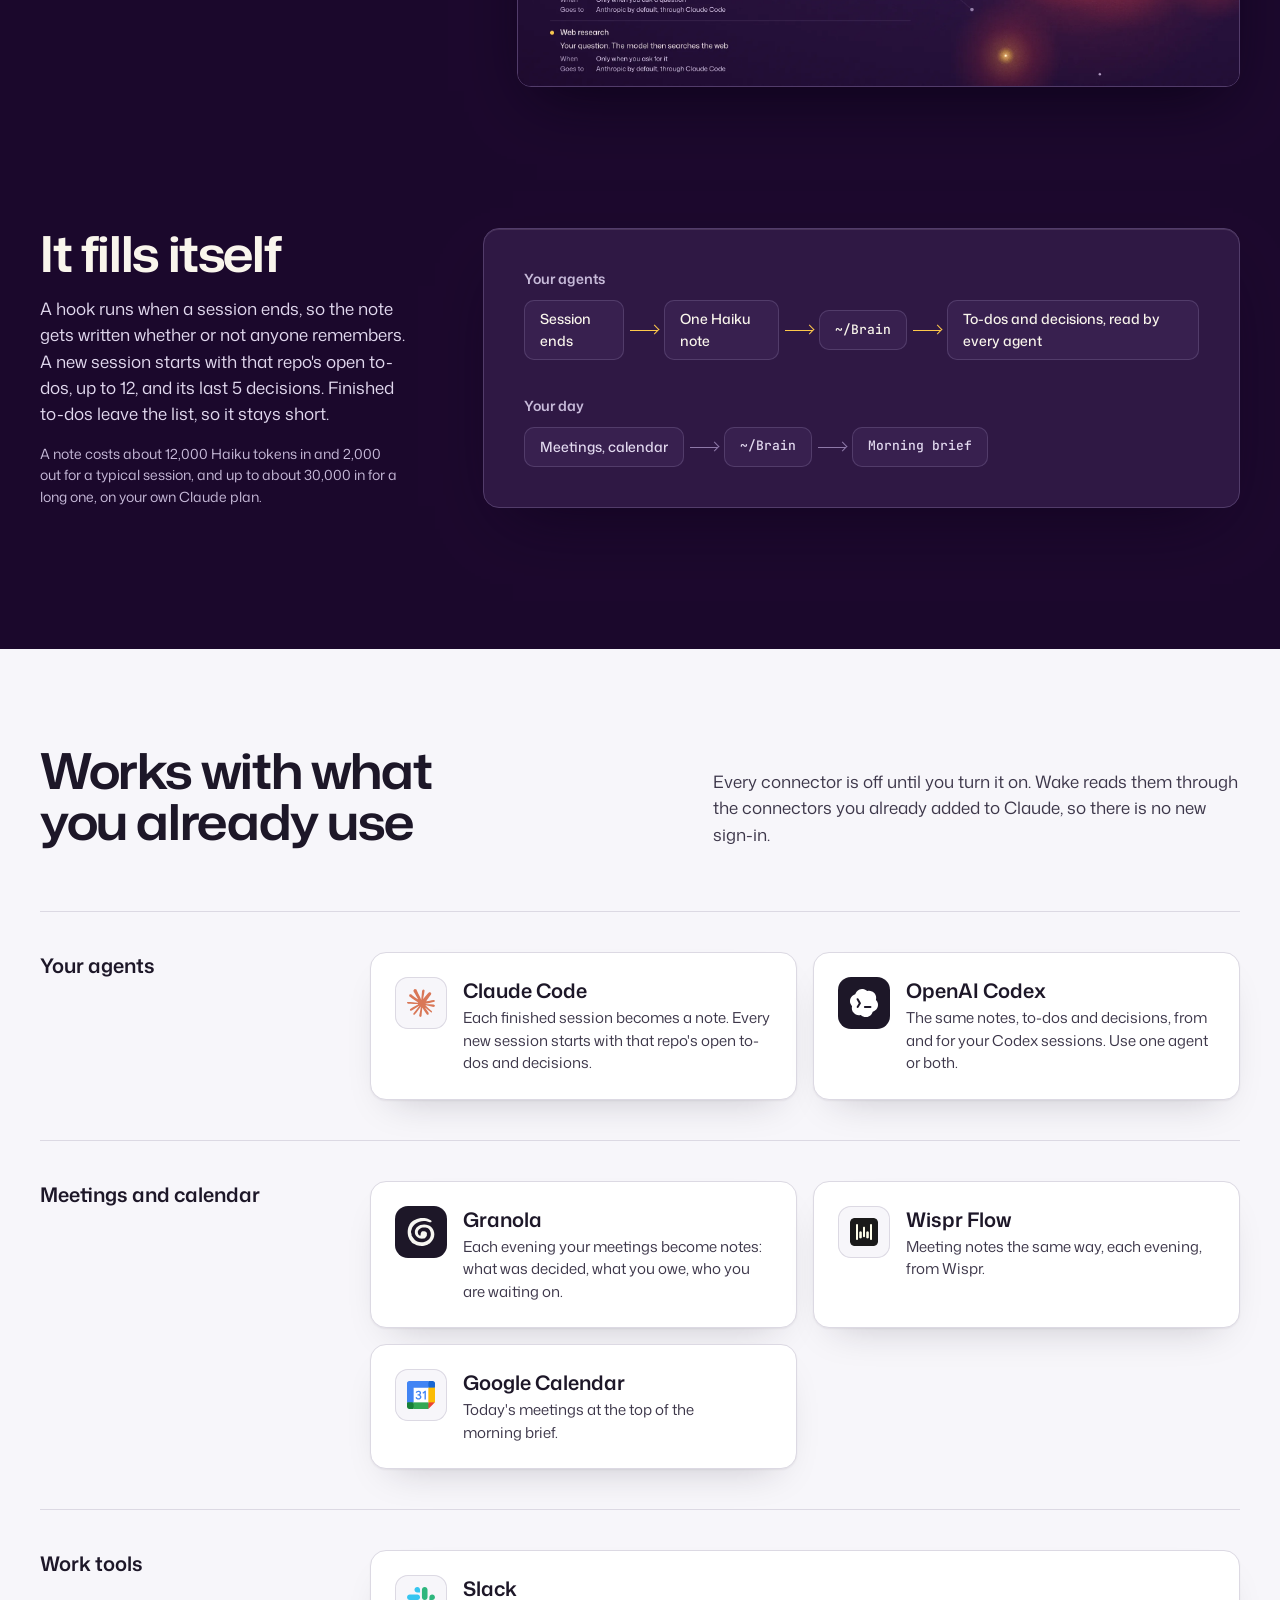
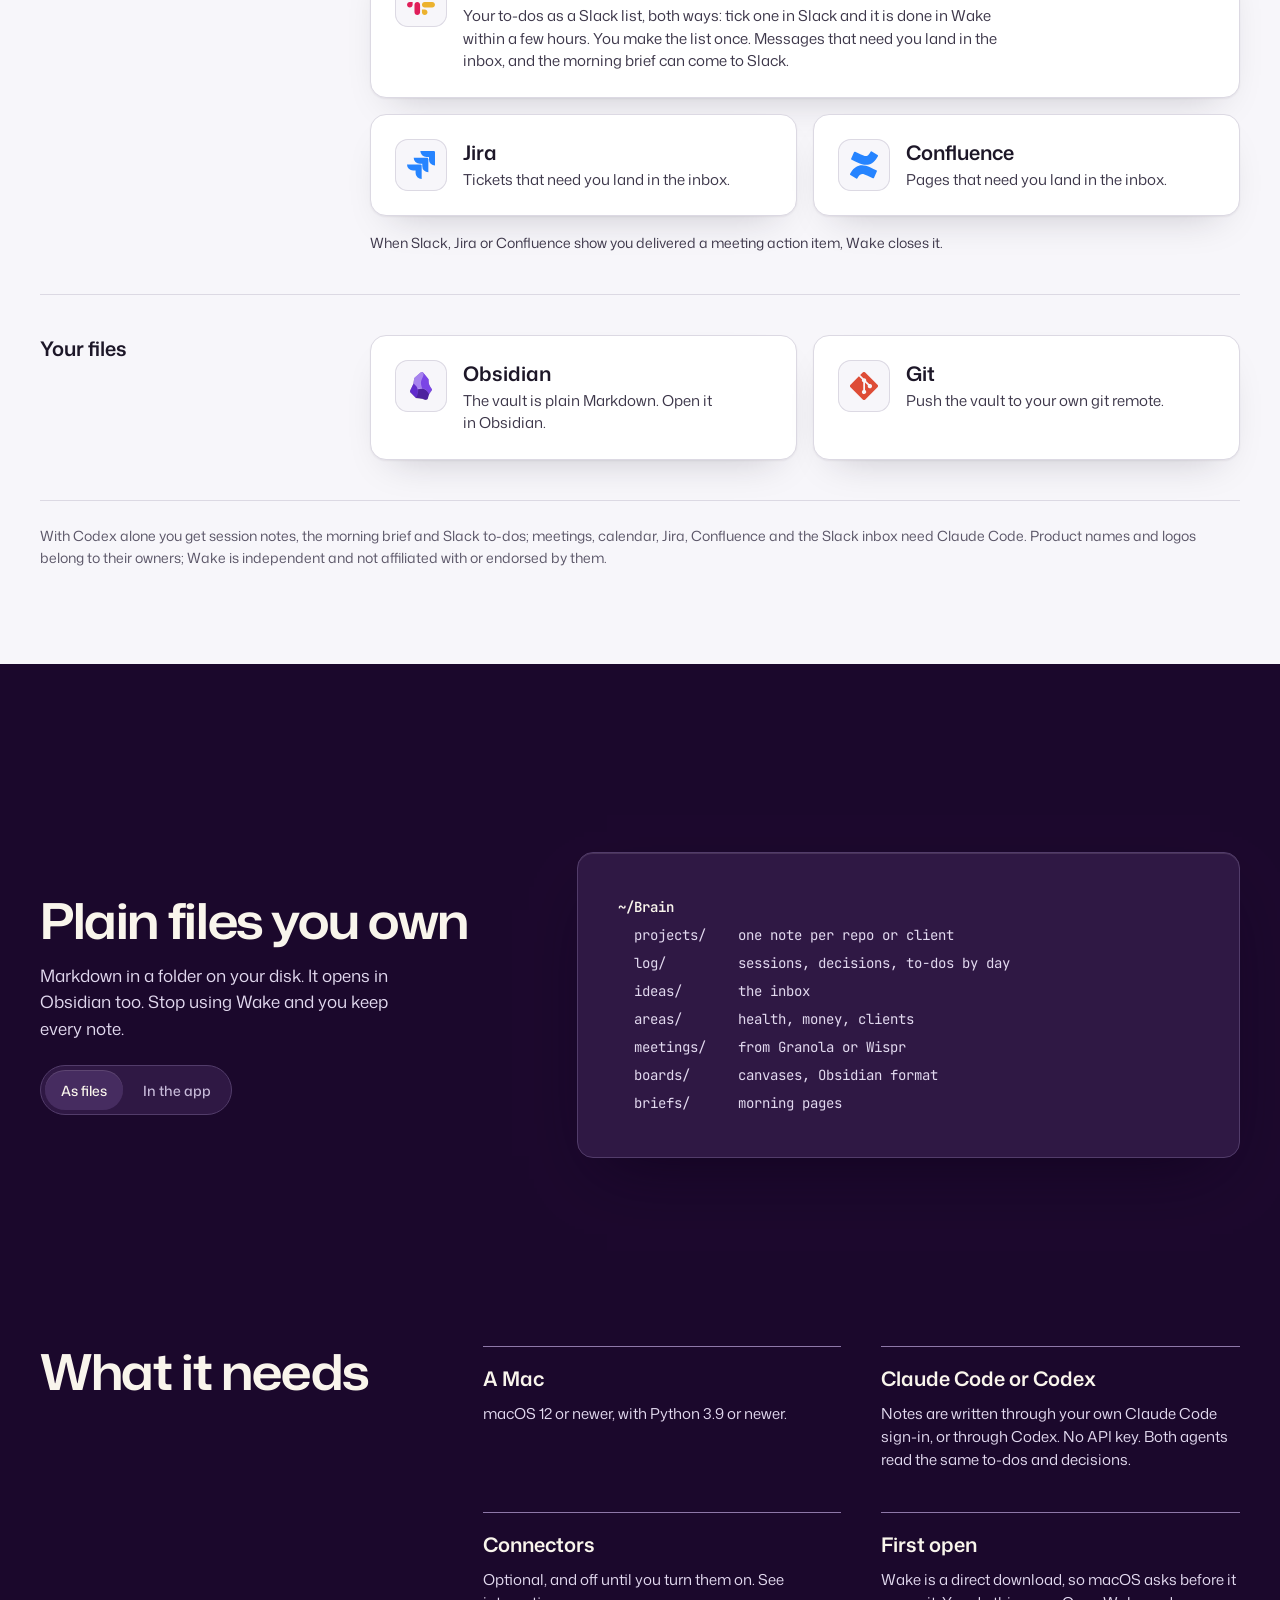
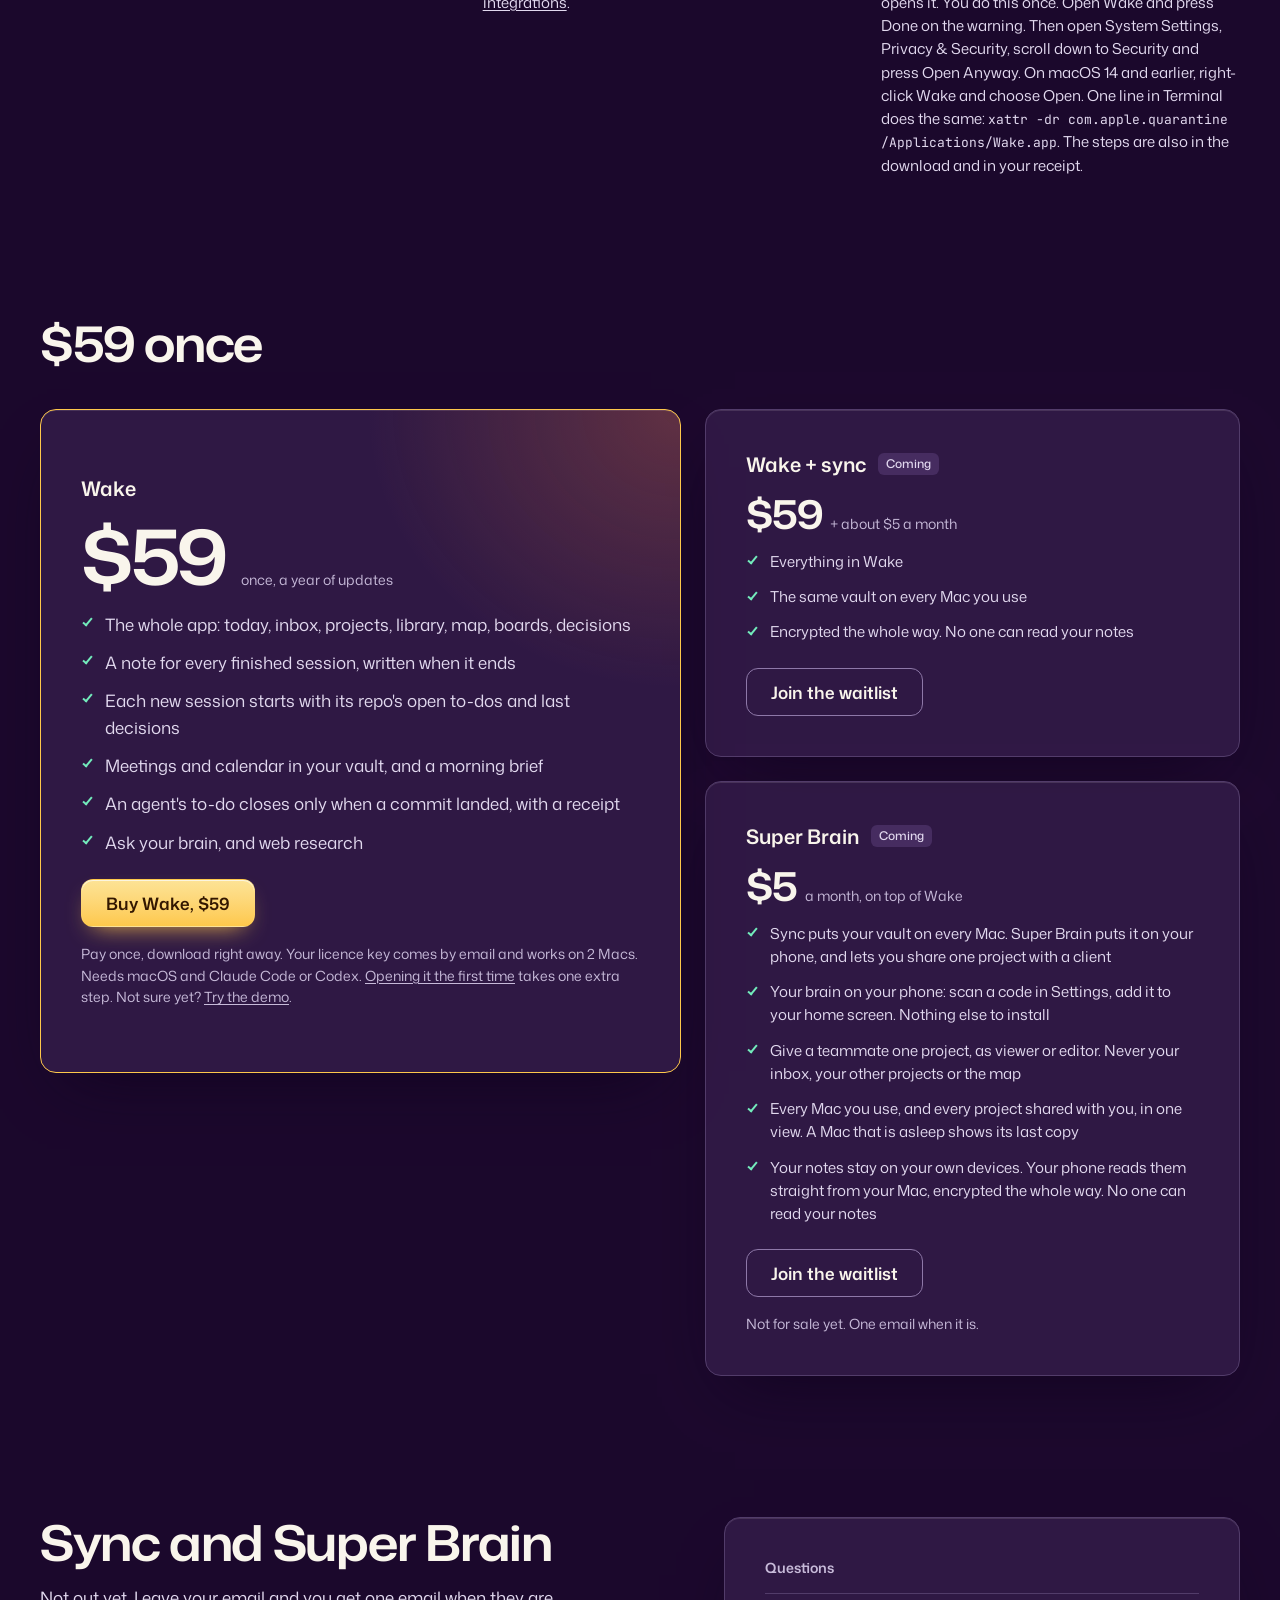
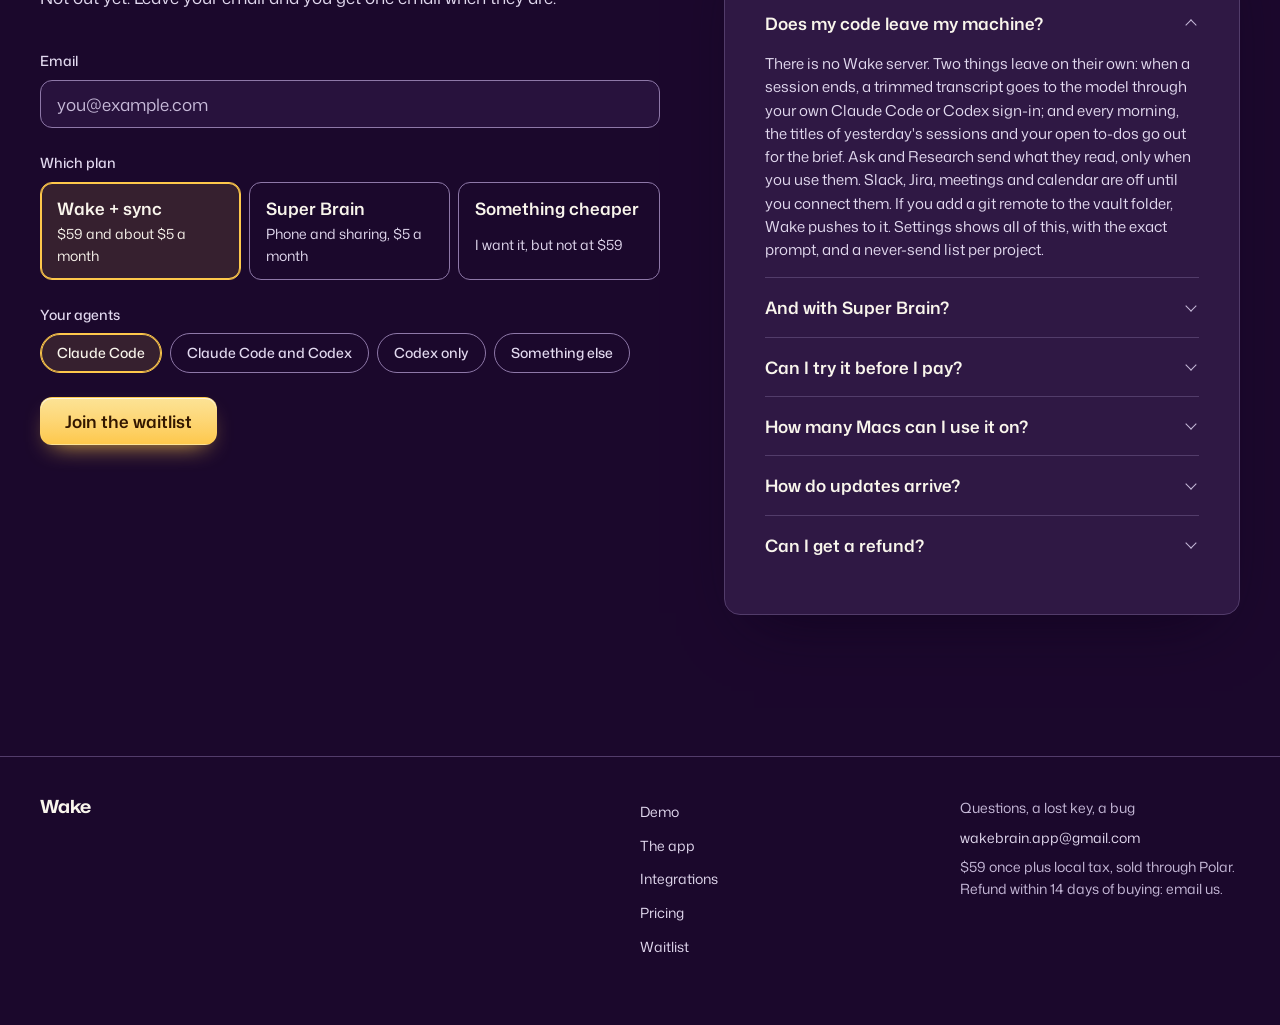
==== commit d21494cc: "Lead with the handoff and the commit check; demo links; what Wake needs by the buy button; first-ope" ====
--- a/index.html
+++ b/index.html
@@ -4,21 +4,21 @@
 <meta charset="utf-8">
 <meta name="viewport" content="width=device-width, initial-scale=1">
 <meta name="theme-color" content="#2a1840">
-<meta name="description" content="Wake writes down what you promise in each Claude Code or Codex session, then shows where it got done, even in another repo. Plain Markdown on your Mac.">
-<title>Wake: nothing you promise slips through</title>
+<meta name="description" content="When a Claude Code or Codex session ends, Wake writes down what was decided and what is still open. The next session in that repo starts with it. Plain Markdown on your Mac.">
+<title>Wake: the handoff you forget to write</title>
 <link rel="canonical" href="https://wakebrain.github.io/">
 <meta property="og:type" content="website">
 <meta property="og:site_name" content="Wake">
 <meta property="og:url" content="https://wakebrain.github.io/">
-<meta property="og:title" content="Wake: nothing you promise slips through">
-<meta property="og:description" content="Wake writes down what you promise in each Claude Code or Codex session, then shows where it got done, even in another repo. Plain Markdown on your Mac.">
+<meta property="og:title" content="Wake: the handoff you forget to write">
+<meta property="og:description" content="When a Claude Code or Codex session ends, Wake writes down what was decided and what is still open. The next session in that repo starts with it. Plain Markdown on your Mac.">
 <meta property="og:image" content="https://wakebrain.github.io/og.png">
 <meta property="og:image:width" content="1200">
 <meta property="og:image:height" content="630">
-<meta property="og:image:alt" content="Wake: nothing you promise slips through, with the Today screen of the app">
+<meta property="og:image:alt" content="Wake: the handoff you forget to write, above the Today screen of the app">
 <meta name="twitter:card" content="summary_large_image">
-<meta name="twitter:title" content="Wake: nothing you promise slips through">
-<meta name="twitter:description" content="Wake writes down what you promise in each Claude Code or Codex session, then shows where it got done, even in another repo. Plain Markdown on your Mac.">
+<meta name="twitter:title" content="Wake: the handoff you forget to write">
+<meta name="twitter:description" content="When a Claude Code or Codex session ends, Wake writes down what was decided and what is still open. The next session in that repo starts with it. Plain Markdown on your Mac.">
 <meta name="twitter:image" content="https://wakebrain.github.io/og.png">
 <link rel="preload" href="fonts/mona-sans.woff2" as="font" type="font/woff2" crossorigin>
 <link rel="stylesheet" href="landing.css?v=5">
@@ -36,7 +36,7 @@
     Wake
   </a>
   <nav aria-label="Page">
-    <a href="#app">The app</a>
+    <a href="demo/">Demo</a>
     <a href="#works">Integrations</a>
     <a href="#pricing">Pricing</a>
   </nav>
@@ -47,10 +47,10 @@
   <div class="mapbox" aria-hidden="true" data-fade="left"></div>
   <section class="hero" aria-labelledby="hero-h">
     <div class="hero-text" data-quiet>
-      <h1 id="hero-h">Nothing you promise slips through</h1>
-      <p class="hero-lede">Promise it in one repo, finish it in another, see the proof.</p>
-      <div class="acts"><a class="btn primary" href="https://buy.polar.sh/polar_cl_RY5sufCcn7mrCrFExtuwMNFq7HFmd3nYXogRp3LDhf8" data-buy>Buy Wake, $59</a><a class="btn" href="#app">See how it works</a></div>
-      <p class="hero-note">$59 once. One vault of plain Markdown on your Mac. Works with Claude Code, Codex, or both.</p>
+      <h1 id="hero-h">The handoff you forget to write</h1>
+      <p class="hero-lede">Wake writes it when a Claude Code or Codex session ends. The next session in that repo starts with it. An agent's to&#8209;do only closes when a commit landed.</p>
+      <div class="acts"><a class="btn primary" href="https://buy.polar.sh/polar_cl_RY5sufCcn7mrCrFExtuwMNFq7HFmd3nYXogRp3LDhf8" data-buy>Buy Wake, $59</a><a class="btn" href="demo/">Try the demo</a></div>
+      <p class="hero-note">$59 once. Needs a Mac and Claude Code or Codex. The demo runs in your browser on invented notes.</p>
     </div>
     <figure class="stage" data-quiet>
       <img fetchpriority="high" id="stage-img" data-shot="today" src="img/app/dusk/today.webp" width="2160" height="1350" alt="Wake's Today screen: the next to-do, what is coming up and what is with your agents, beside the map of your notes">
@@ -72,10 +72,10 @@
       <h2 id="story-h">One promise, two repos</h2>
       <ol class="demo" id="demo">
         <li><h3>Monday, in website</h3><p>You promise your agent the pricing page. Wake writes a to-do.</p><p class="todo"><i aria-hidden="true"></i>Add the pricing page</p></li>
-        <li><h3>Wednesday, in checkout</h3><p>You open a session in another repo. It already sees that to-do.</p><p class="todo"><i aria-hidden="true"></i>Add the pricing page</p></li>
-        <li><h3>Done</h3><p>That session ships it, and Wake ticks it off with a receipt.</p><p class="todo"><i aria-hidden="true"></i>Add the pricing page</p></li>
+        <li><h3>Wednesday, in checkout</h3><p>A session in another repo builds the page and commits it.</p><p class="todo"><i aria-hidden="true"></i>Add the pricing page</p></li>
+        <li><h3>Done</h3><p>When that session ends, Wake matches the work to the to-do, ticks it off and writes a receipt.</p><p class="todo"><i aria-hidden="true"></i>Add the pricing page</p></li>
       </ol>
-      <p class="receipt"><b>Done: add the pricing page</b> <span>promised Mon in website → done Wed in checkout, session “Pricing page”</span></p>
+      <p class="receipt"><b>Done: add the pricing page</b> <span>promised Mon in website → done Wed in checkout, session “Pricing page”, commit 4f2a91c</span></p>
       <button type="button" class="replay" id="replay" hidden>Play it again</button>
     </div>
     <figure class="proof">
@@ -106,7 +106,7 @@
     <div class="split">
       <div class="split-text">
         <h3>Agents do, you do</h3>
-        <p>Every to-do says who does it. Hand one to your agents and the next session picks it up. Take it back with one click.</p>
+        <p>Every to-do says who does it, and it is yours unless you hand it over. An agent's to-do only counts as done when the session that did it made a commit. The receipt keeps the hash. Take it back with one click.</p>
       </div>
       <div class="handoff" aria-hidden="true">
         <p class="row"><i class="tick"></i><span><b>Send Priya the import format</b><small>Due 13 Nov, for you</small></span><em>Hand to agents</em></p>
@@ -135,7 +135,7 @@
   <section class="how" aria-labelledby="how-h">
     <div class="how-text">
       <h2 id="how-h">It fills itself</h2>
-      <p>A finished session becomes a note, and the note updates the to-dos and decisions every agent reads next.</p>
+      <p>A hook runs when a session ends, so the note gets written whether or not anyone remembers. A new session starts with that repo's open to-dos, up to 12, and its last 5 decisions. Finished to-dos leave the list, so it stays short.</p>
       <p class="note">A note costs about 12,000 Haiku tokens in and 2,000 out for a typical session, and up to about 30,000 in for a long one, on your own Claude plan.</p>
     </div>
     <div class="diagram" role="img" aria-label="A finished Claude Code or Codex session becomes one Haiku note in your vault, which updates the to-dos and decisions every agent reads. Meetings and your calendar feed the same vault and a morning brief.">
@@ -214,10 +214,10 @@
   <section class="needs" aria-labelledby="needs-h">
     <h2 id="needs-h">What it needs</h2>
     <dl>
-      <div><dt>A Mac</dt><dd>macOS with Python 3.9 or newer.</dd></div>
+      <div><dt>A Mac</dt><dd>macOS 12 or newer, with Python 3.9 or newer.</dd></div>
       <div><dt>Claude Code or Codex</dt><dd>Notes are written through your own Claude Code sign-in, or through Codex. No API key. Both agents read the same to-dos and decisions.</dd></div>
       <div><dt>Connectors</dt><dd>Optional, and off until you turn them on. See <a href="#works">integrations</a>.</dd></div>
-      <div><dt>First open</dt><dd>Wake is a direct download. The first time, macOS says it cannot check it: press Done, open System Settings, Privacy and Security, and press Open Anyway. On macOS 14 and earlier, right-click Wake and choose Open.</dd></div>
+      <div id="first-open"><dt>First open</dt><dd>Wake is a direct download, so macOS asks before it opens it. You do this once. Open Wake and press Done on the warning. Then open System Settings, Privacy &amp; Security, scroll down to Security and press Open Anyway. On macOS 14 and earlier, right-click Wake and choose Open. One line in Terminal does the same: <code>xattr -dr com.apple.quarantine /Applications/Wake.app</code>. The steps are also in the download and in your receipt.</dd></div>
     </dl>
   </section>
 
@@ -229,13 +229,14 @@
         <p class="price">$59 <span>once, a year of updates</span></p>
         <ul>
           <li>The whole app: today, inbox, projects, library, map, boards, decisions</li>
-          <li>Every agent sees your to-dos and decisions, in every repo</li>
+          <li>A note for every finished session, written when it ends</li>
+          <li>Each new session starts with its repo's open to-dos and last decisions</li>
           <li>Meetings and calendar in your vault, and a morning brief</li>
-          <li>Agents tick off to-dos when they finish them, with proof</li>
+          <li>An agent's to-do closes only when a commit landed, with a receipt</li>
           <li>Ask your brain, and web research</li>
         </ul>
         <a class="btn primary" href="https://buy.polar.sh/polar_cl_RY5sufCcn7mrCrFExtuwMNFq7HFmd3nYXogRp3LDhf8" data-buy>Buy Wake, $59</a>
-        <p class="fine">Pay once, download right away. Your licence key comes by email.</p>
+        <p class="fine">Pay once, download right away. Your licence key comes by email and works on 2 Macs. Needs macOS and Claude Code or Codex. <a href="#first-open">Opening it the first time</a> takes one extra step. Not sure yet? <a href="demo/">Try the demo</a>.</p>
       </div>
       <div class="plan">
         <h3>Wake + sync <span class="coming">Coming</span></h3>
@@ -306,14 +307,30 @@
         <summary>And with Super Brain?</summary>
         <p>With Super Brain your notes stay on your own devices. Your phone, and each person you invite, reads straight from your Mac, encrypted the whole way, so no one in between can read your notes. Every request is checked on your Mac. Disconnect a phone in Settings and it is out on its next request.</p>
       </details>
+      <details>
+        <summary>Can I try it before I pay?</summary>
+        <p>Yes. The <a href="demo/">demo</a> is the real app in your browser, on invented notes. It is read-only, so nothing you do there is saved.</p>
+      </details>
+      <details>
+        <summary>How many Macs can I use it on?</summary>
+        <p>Two. To move Wake to another Mac, press Deactivate this Mac in Settings on the old one, then enter your key on the new one.</p>
+      </details>
+      <details>
+        <summary>How do updates arrive?</summary>
+        <p>You get a year of updates. Download the newest Wake from your <a href="https://polar.sh/wakebrain/portal">Polar purchases page</a> and drag it over the old one. Wake does not check for updates or install them by itself.</p>
+      </details>
+      <details>
+        <summary>Can I get a refund?</summary>
+        <p>Yes, within 14 days of buying. Email <a href="mailto:wakebrain.app@gmail.com">wakebrain.app@gmail.com</a> and you get your money back.</p>
+      </details>
     </div>
   </section>
 </main>
 
 <footer class="foot">
   <p class="mark">Wake</p>
-  <div><a href="#app">The app</a><a href="#works">Integrations</a><a href="#pricing">Pricing</a><a href="#waitlist">Waitlist</a></div>
-  <div><p>Questions, a lost key, a bug</p><a href="mailto:wakebrain.app@gmail.com">wakebrain.app@gmail.com</a></div>
+  <div><a href="demo/">Demo</a><a href="#app">The app</a><a href="#works">Integrations</a><a href="#pricing">Pricing</a><a href="#waitlist">Waitlist</a></div>
+  <div><p>Questions, a lost key, a bug</p><a href="mailto:wakebrain.app@gmail.com">wakebrain.app@gmail.com</a><p>$59 once plus local tax, sold through Polar. Refund within 14 days of buying: email us.</p></div>
 </footer>
 <script src="graph.js"></script>
 <script src="ember-engine.js"></script>
--- a/landing.css
+++ b/landing.css
@@ -45,7 +45,7 @@
 .hero { padding-top: clamp(56px, 8vw, 112px); }
 .hero-text { max-width: 640px; }
 .hero h1 { max-width: 11ch; font-size: var(--text-hero); line-height: 0.98; letter-spacing: -0.034em; }
-.hero-lede { margin-top: var(--space-lg); max-width: 30ch; font-size: clamp(1.2rem, 1vw + 0.9rem, 1.5rem); line-height: 1.35; color: var(--color-ink-2); }
+.hero-lede { margin-top: var(--space-lg); max-width: 34ch; font-size: clamp(1.2rem, 1vw + 0.9rem, 1.5rem); line-height: 1.35; color: var(--color-ink-2); }
 .hero .acts { display: flex; flex-wrap: wrap; gap: var(--space-sm); margin-top: var(--space-xl); }
 .hero .btn { min-height: 54px; padding: 0 28px; }
 .hero-note { margin-top: var(--space-md); max-width: 44ch; font-size: var(--text-sm); color: var(--color-muted); }
@@ -173,6 +173,7 @@
 .needs dl div { padding-top: var(--space-md); border-top: 1px solid var(--color-rule-2); }
 .needs dt { font-weight: 600; font-size: var(--text-lg); }
 .needs dd { margin: var(--space-xs) 0 0; font-size: 0.9375rem; color: var(--color-ink-2); }
+.needs code { font: 0.8125rem var(--font-mono); overflow-wrap: anywhere; }
 
 .pricing h2 { margin-bottom: var(--space-xl); }
 .plans { display: grid; grid-template-columns: minmax(0, 6fr) minmax(0, 5fr); gap: var(--space-lg); align-items: start; }
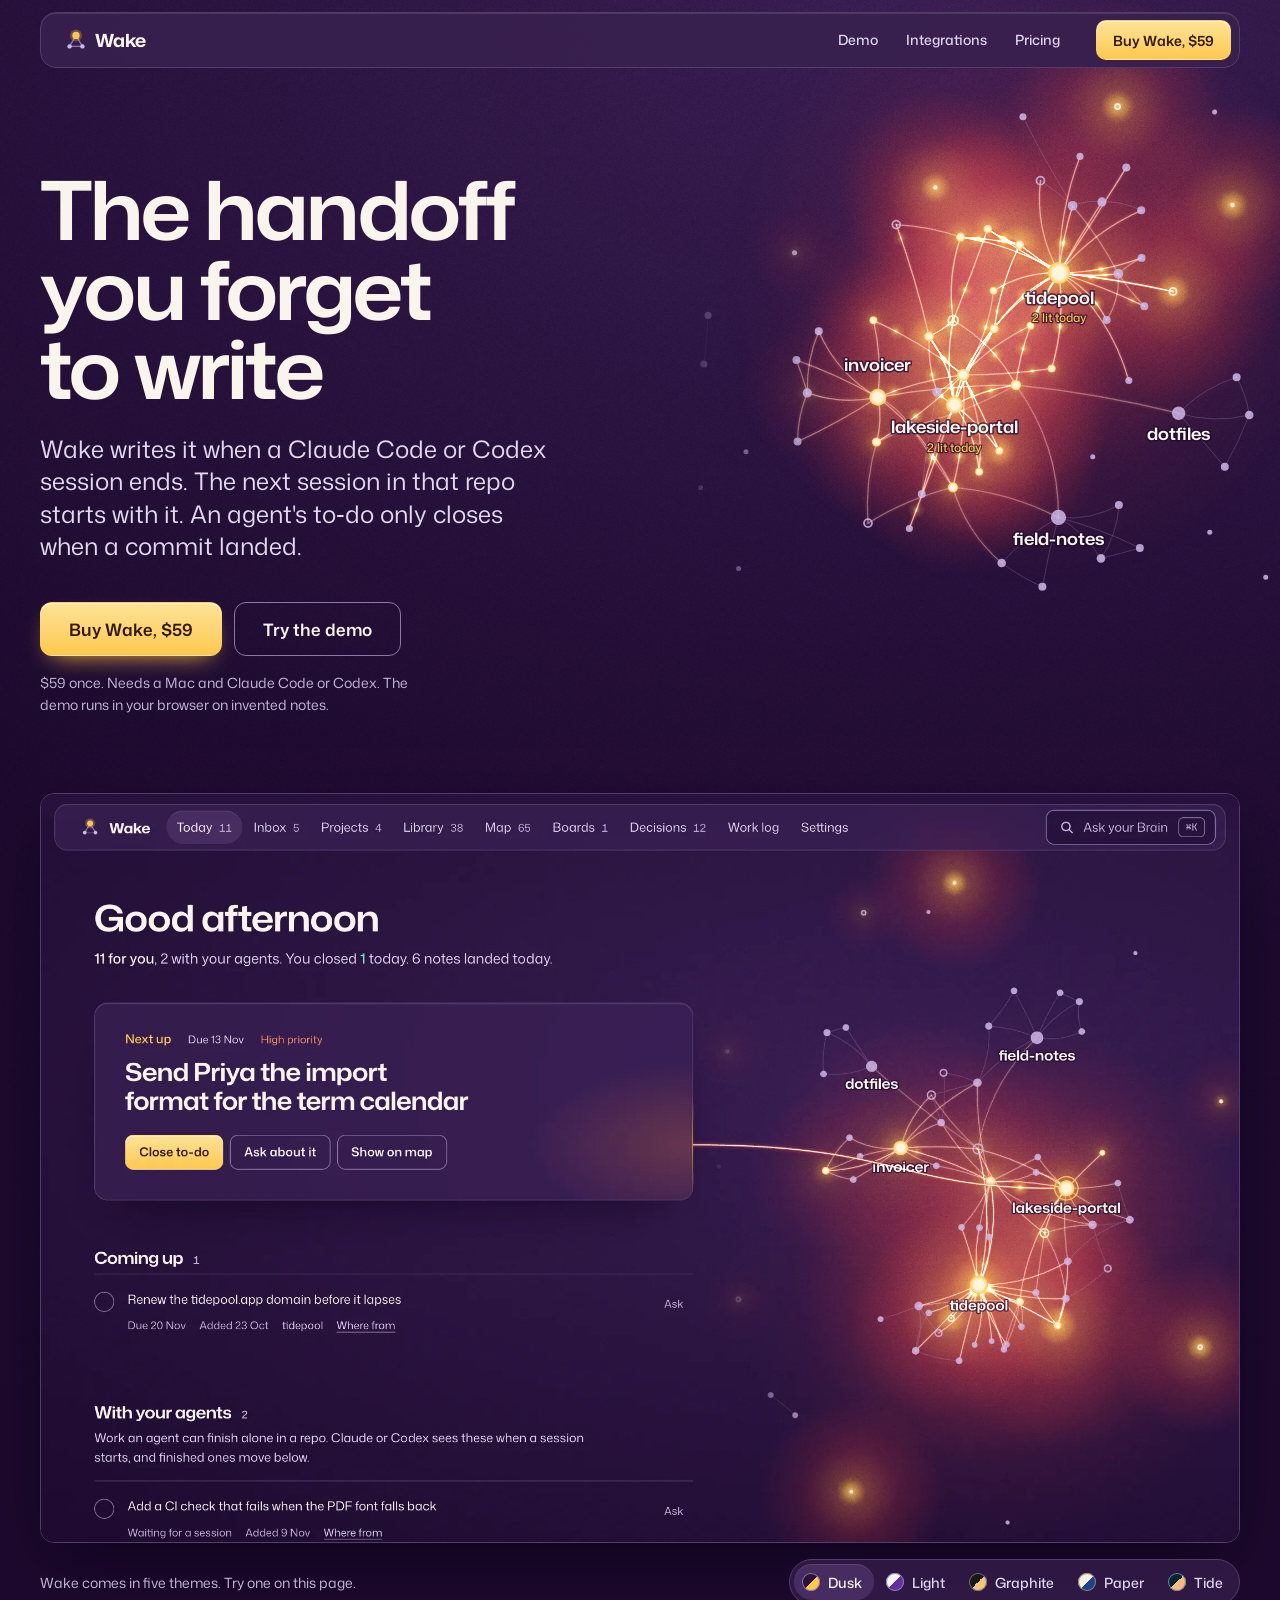
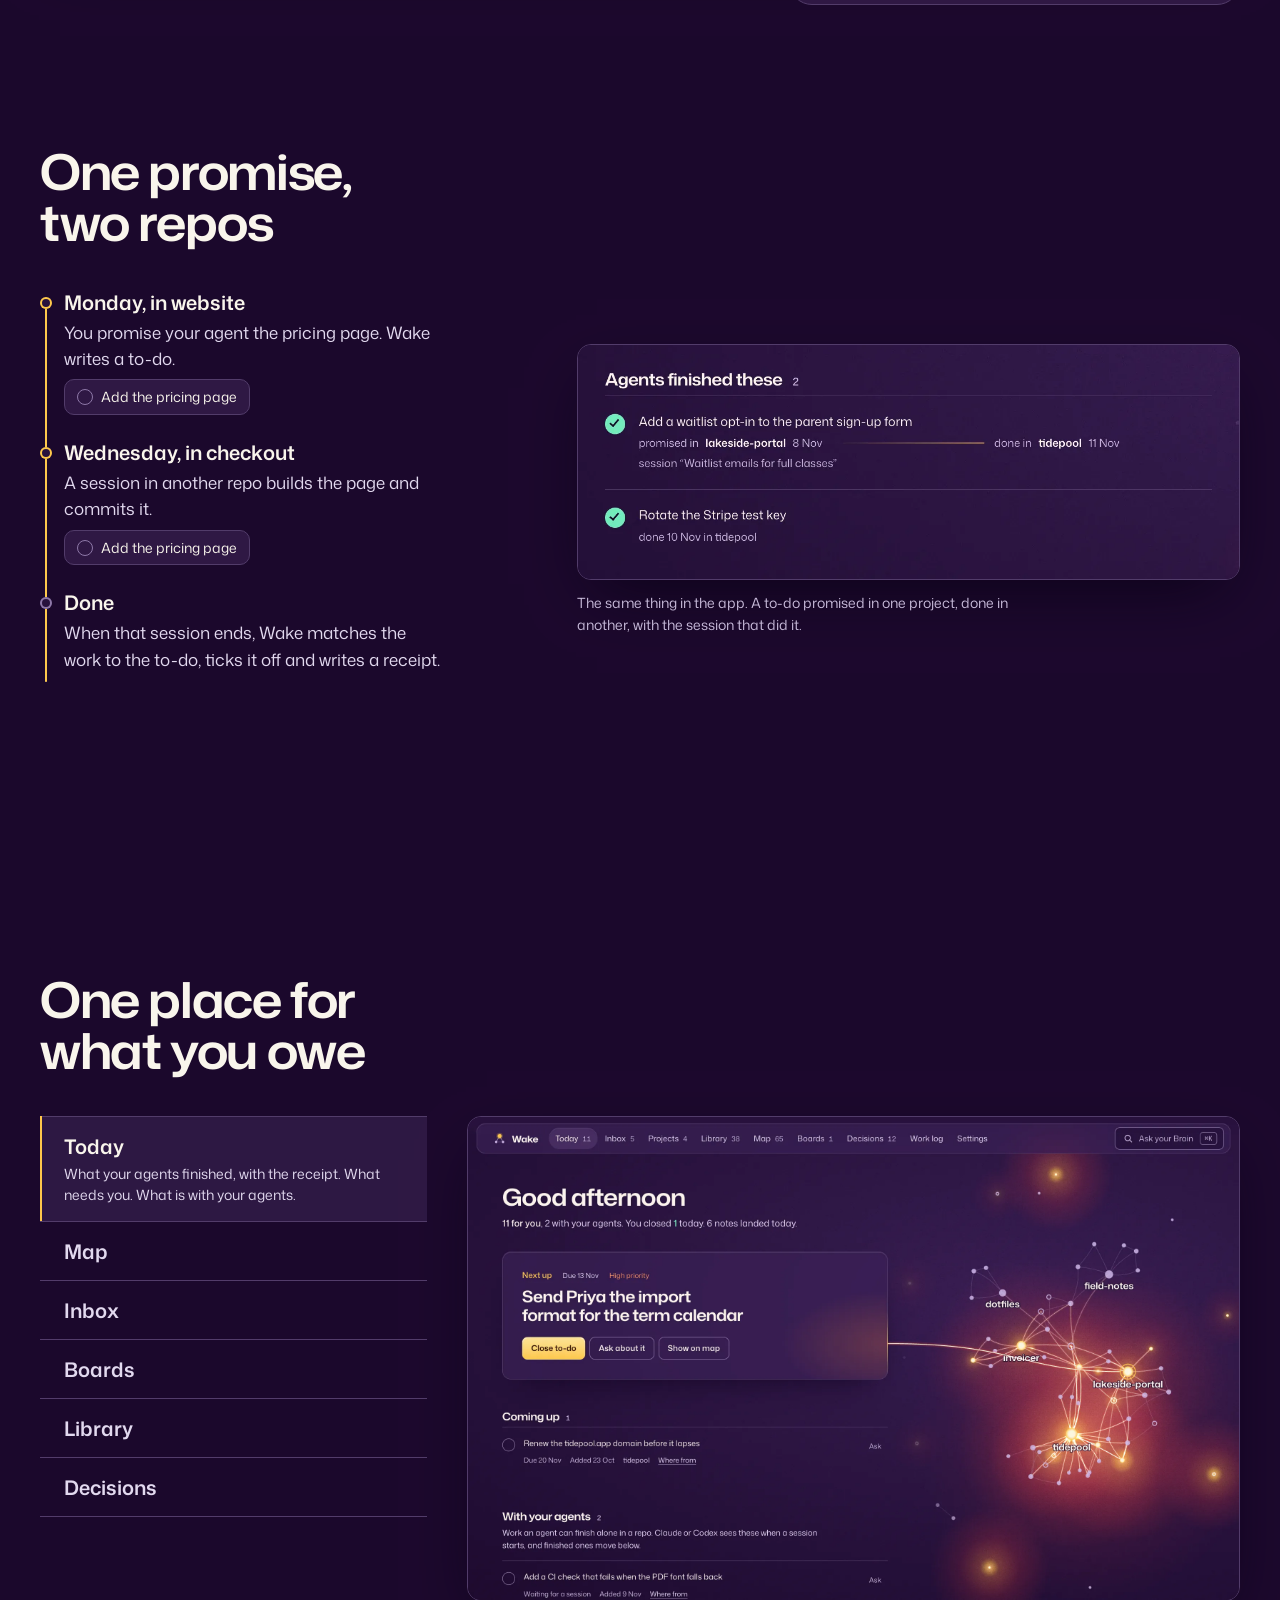
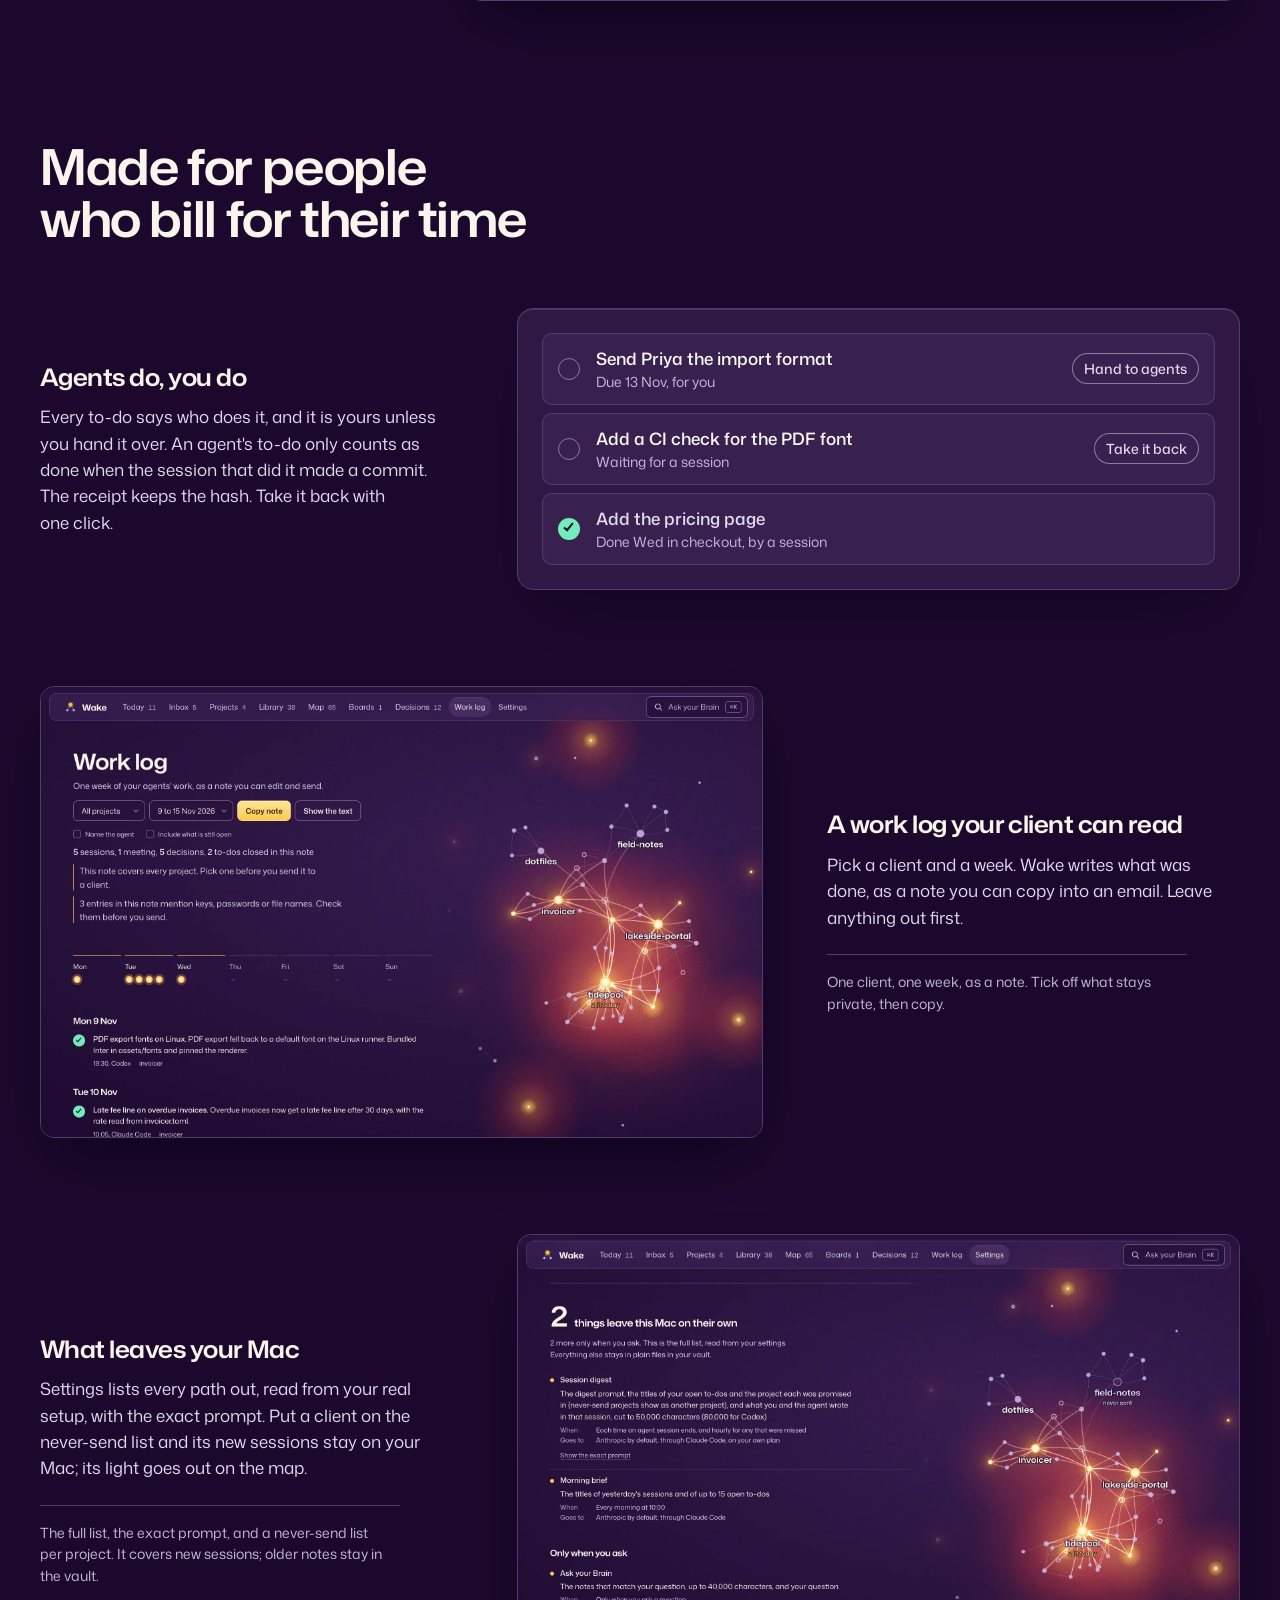
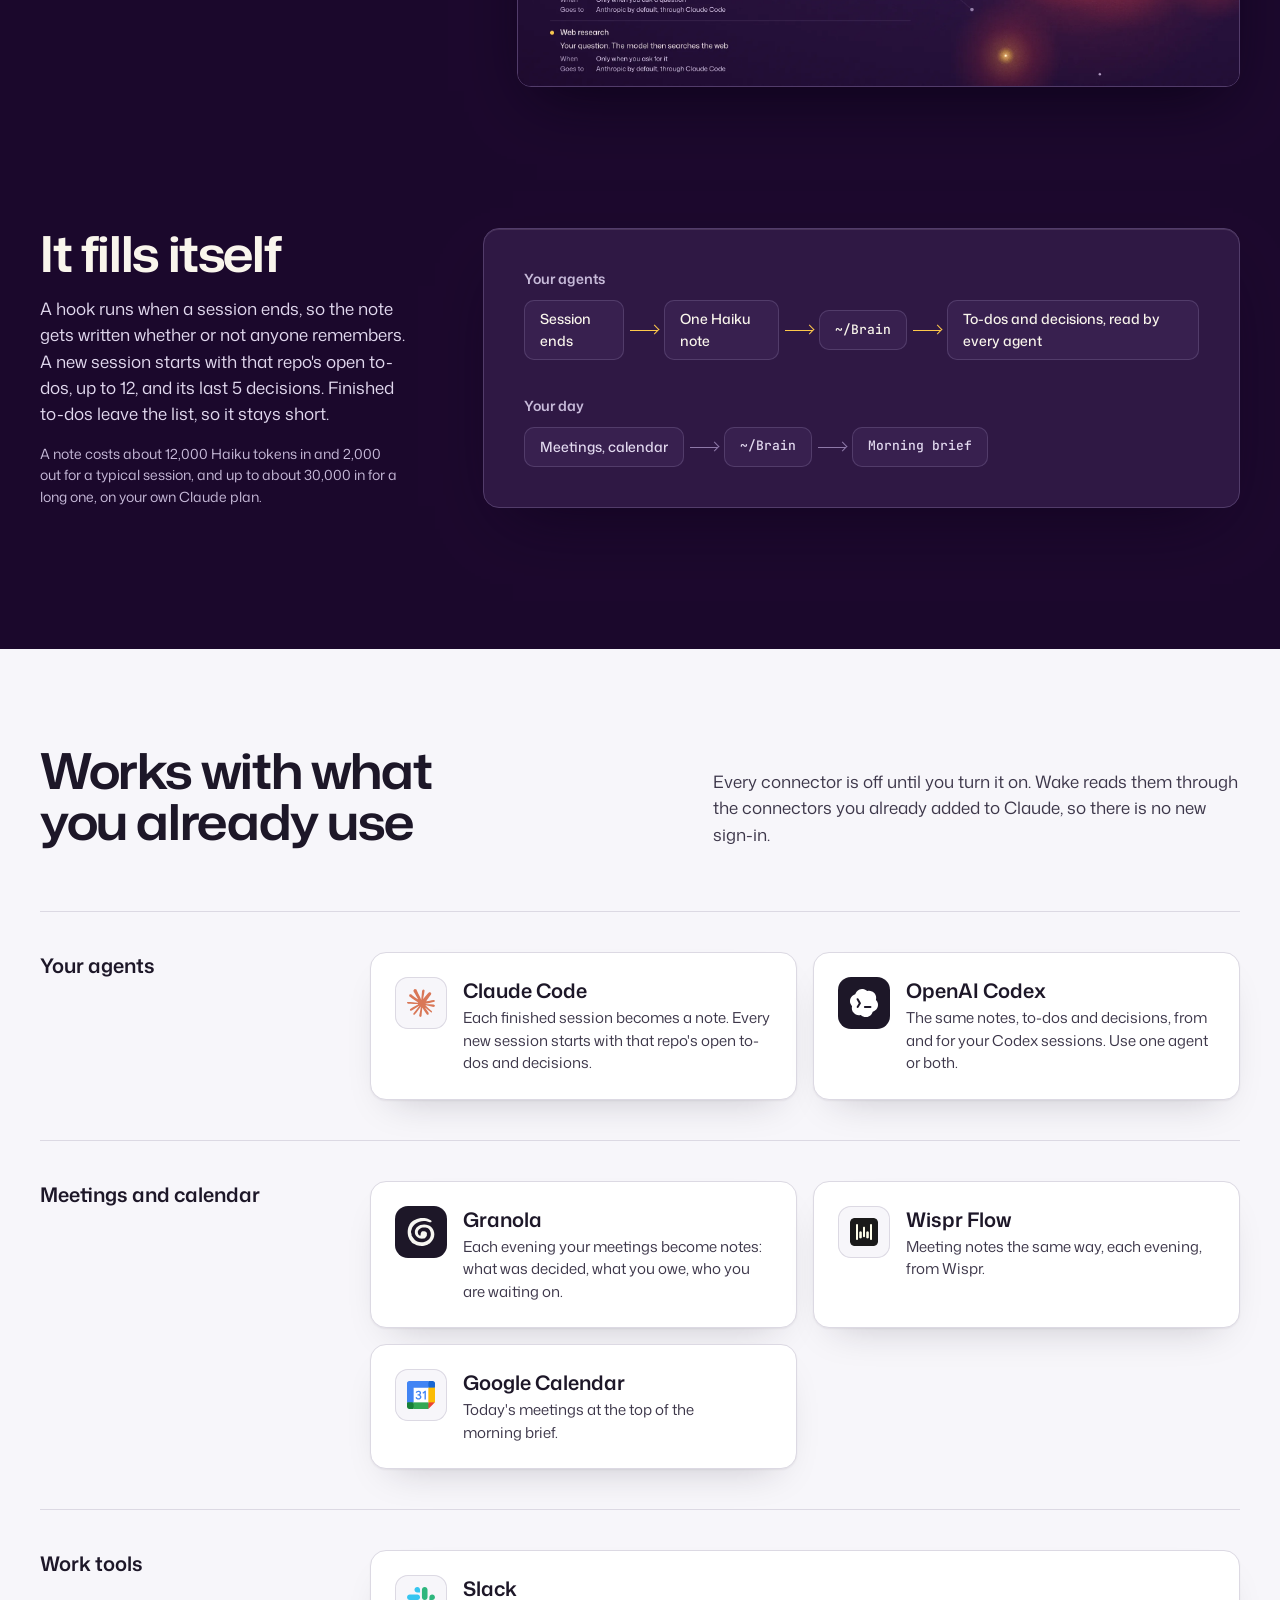
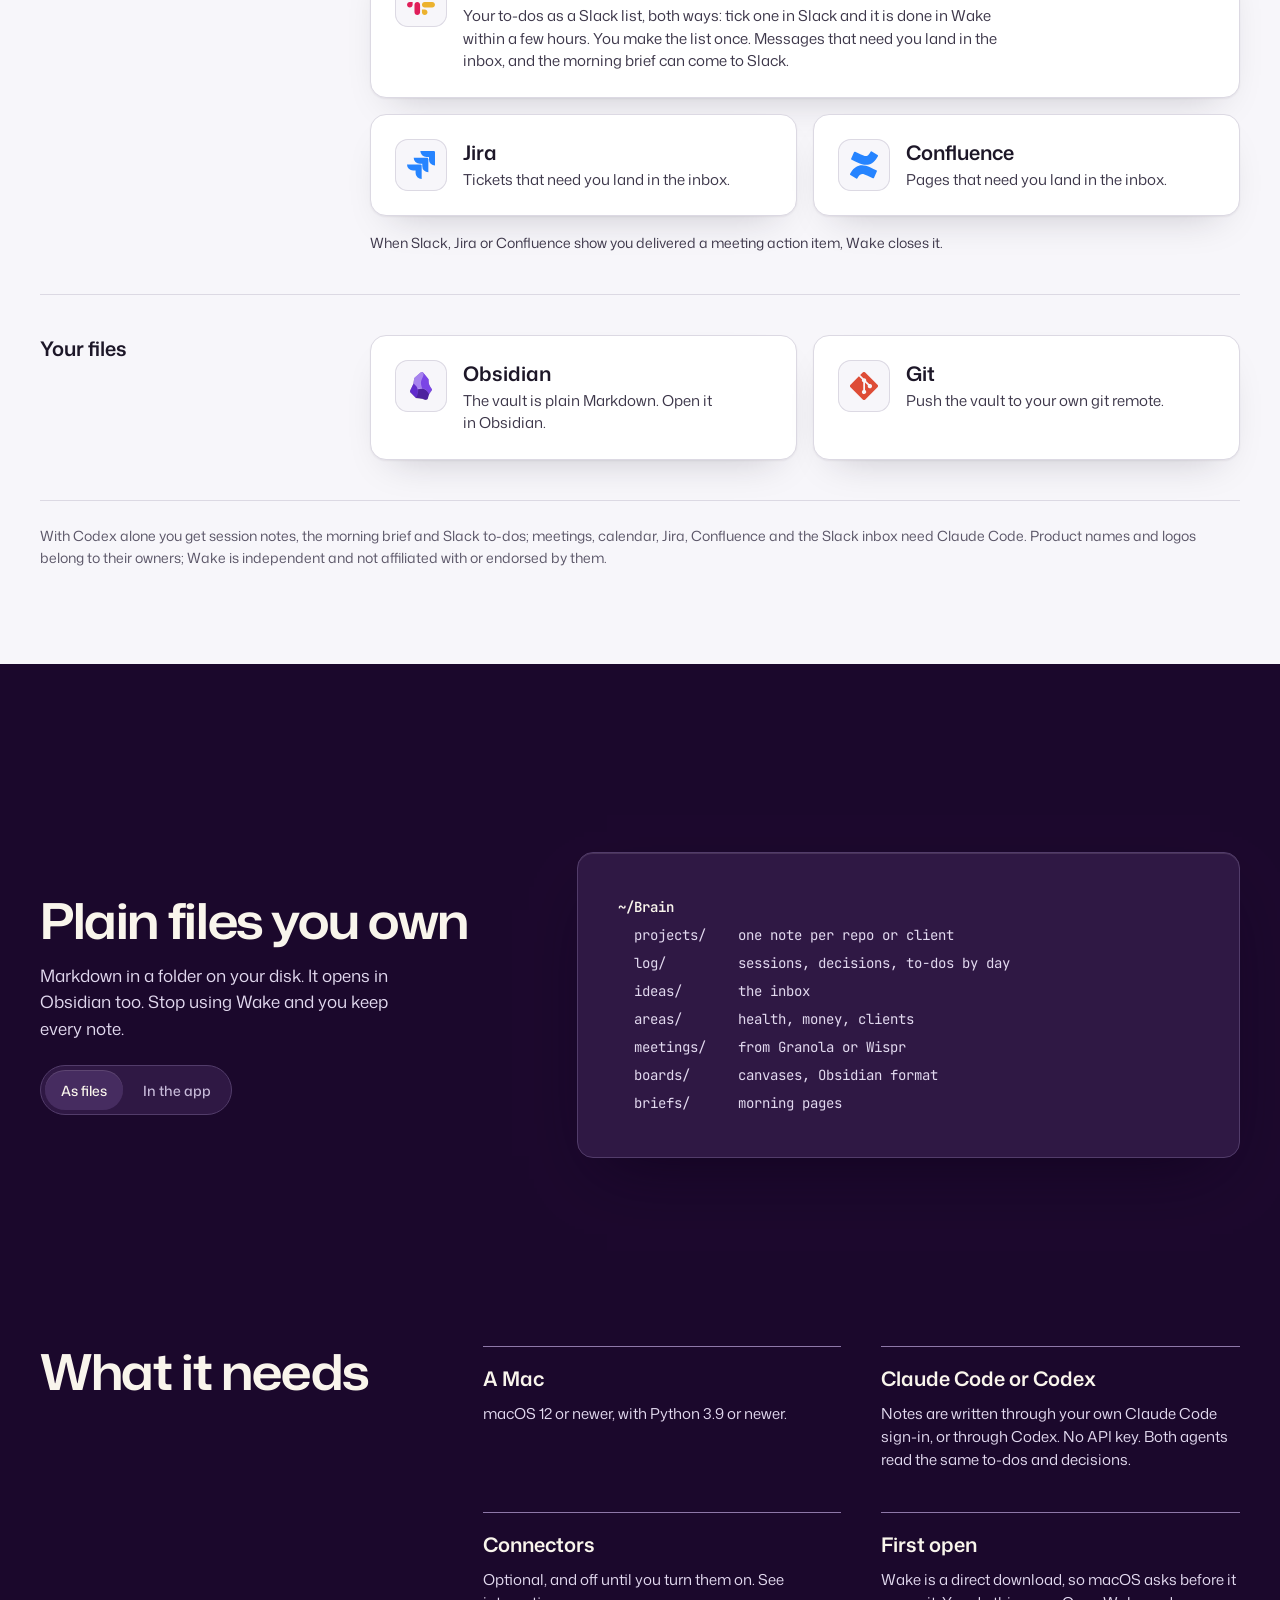
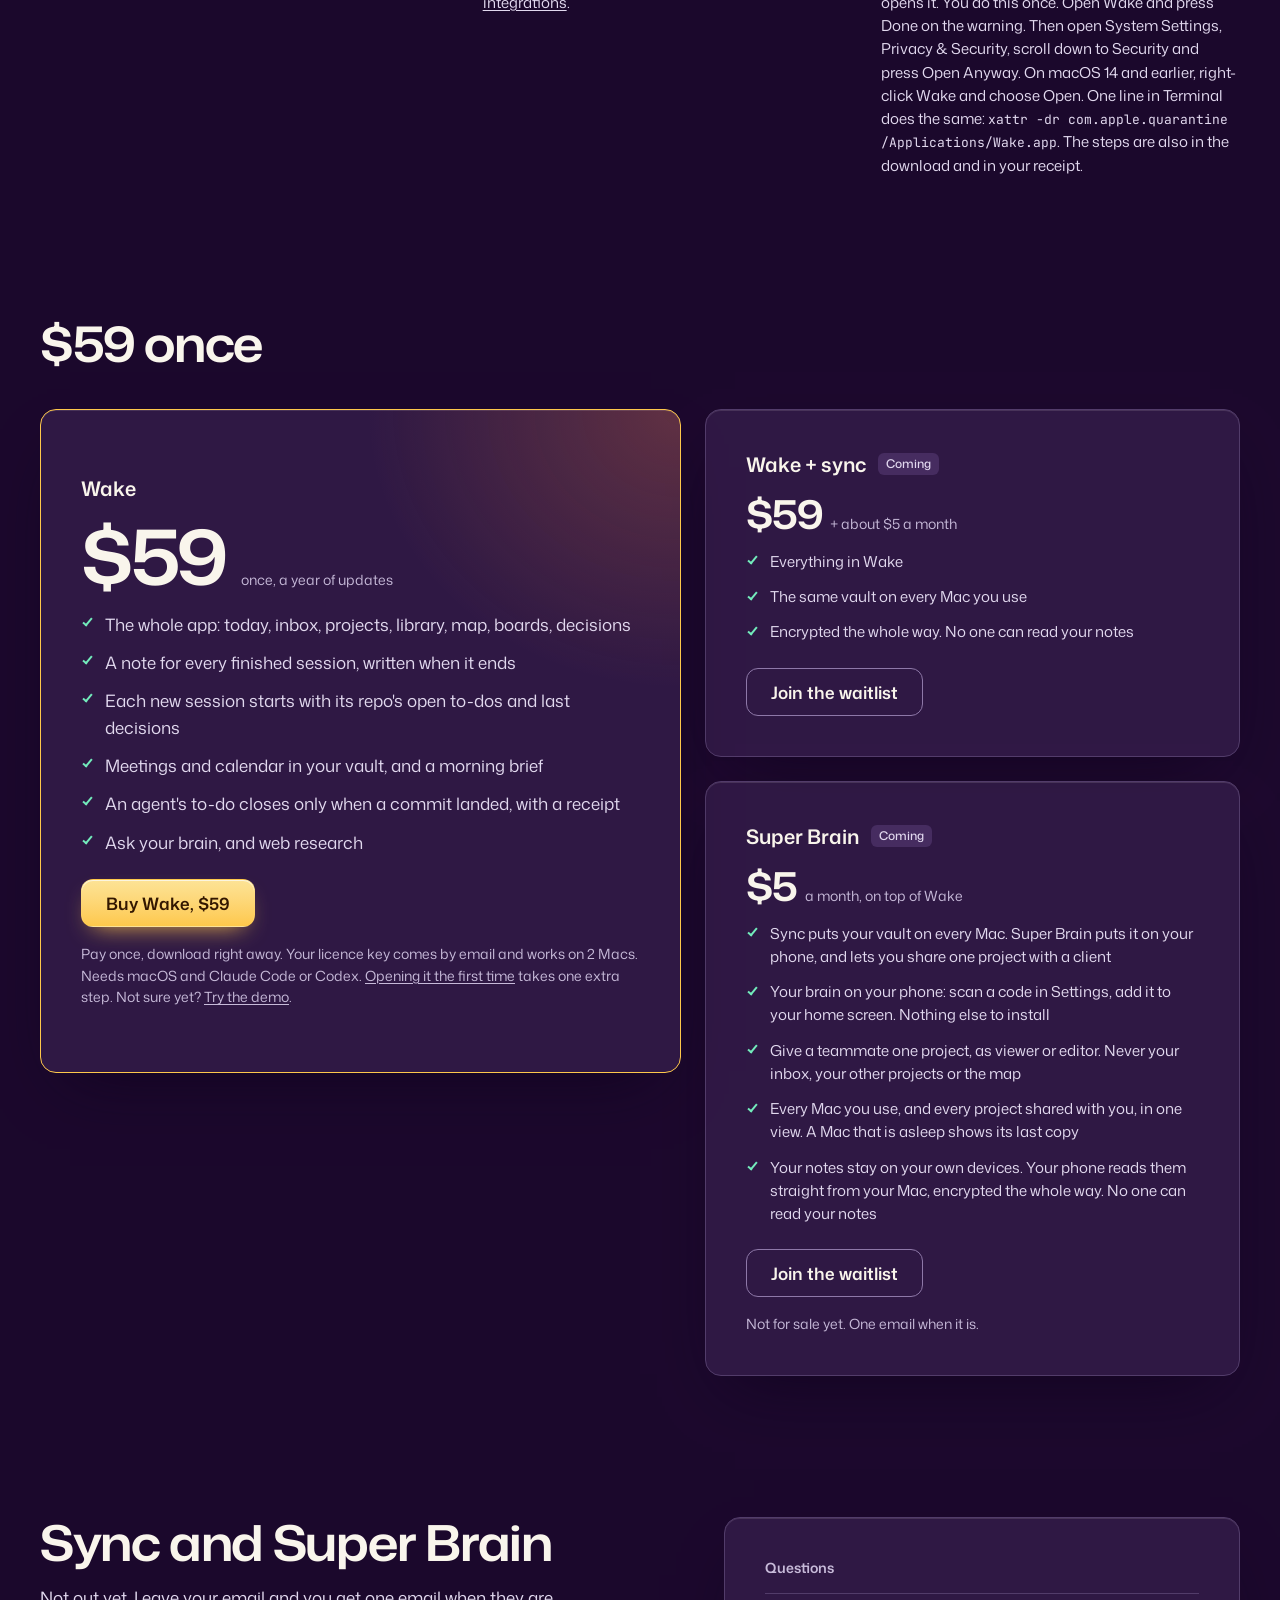
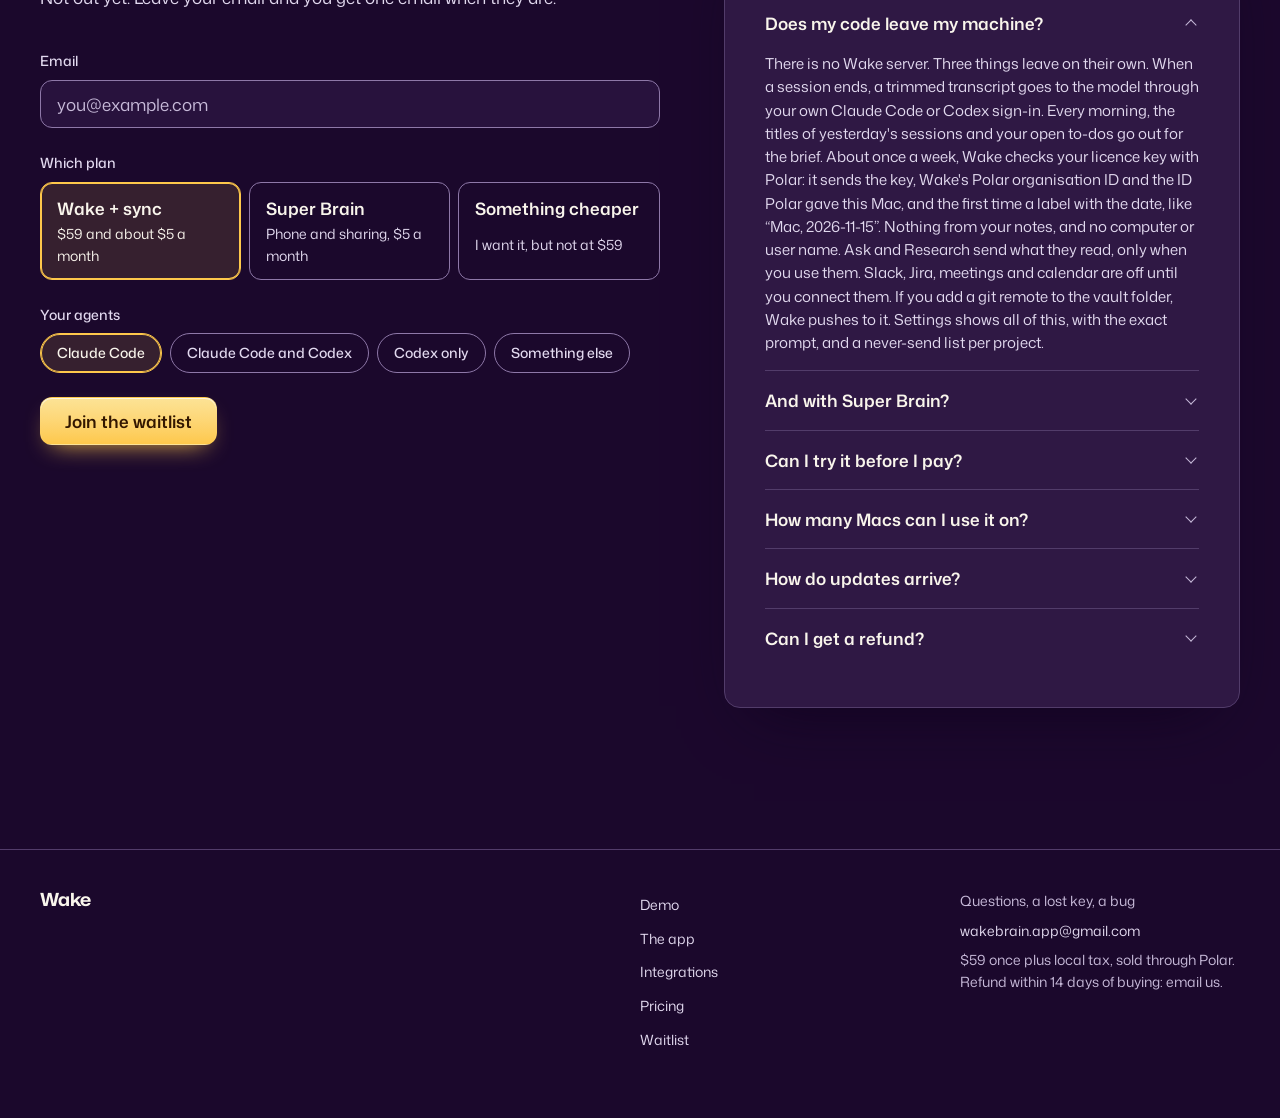
==== commit 9c1ca9a3: "What leaves your Mac now names the licence check with Polar and what it sends" ====
--- a/index.html
+++ b/index.html
@@ -301,7 +301,7 @@
       <h3>Questions</h3>
       <details open>
         <summary>Does my code leave my machine?</summary>
-        <p>There is no Wake server. Two things leave on their own: when a session ends, a trimmed transcript goes to the model through your own Claude Code or Codex sign-in; and every morning, the titles of yesterday's sessions and your open to-dos go out for the brief. Ask and Research send what they read, only when you use them. Slack, Jira, meetings and calendar are off until you connect them. If you add a git remote to the vault folder, Wake pushes to it. Settings shows all of this, with the exact prompt, and a never-send list per project.</p>
+        <p>There is no Wake server. Three things leave on their own. When a session ends, a trimmed transcript goes to the model through your own Claude Code or Codex sign-in. Every morning, the titles of yesterday's sessions and your open to-dos go out for the brief. About once a week, Wake checks your licence key with Polar: it sends the key, Wake's Polar organisation ID and the ID Polar gave this Mac, and the first time a label with the date, like “Mac, 2026-11-15”. Nothing from your notes, and no computer or user name. Ask and Research send what they read, only when you use them. Slack, Jira, meetings and calendar are off until you connect them. If you add a git remote to the vault folder, Wake pushes to it. Settings shows all of this, with the exact prompt, and a never-send list per project.</p>
       </details>
       <details>
         <summary>And with Super Brain?</summary>
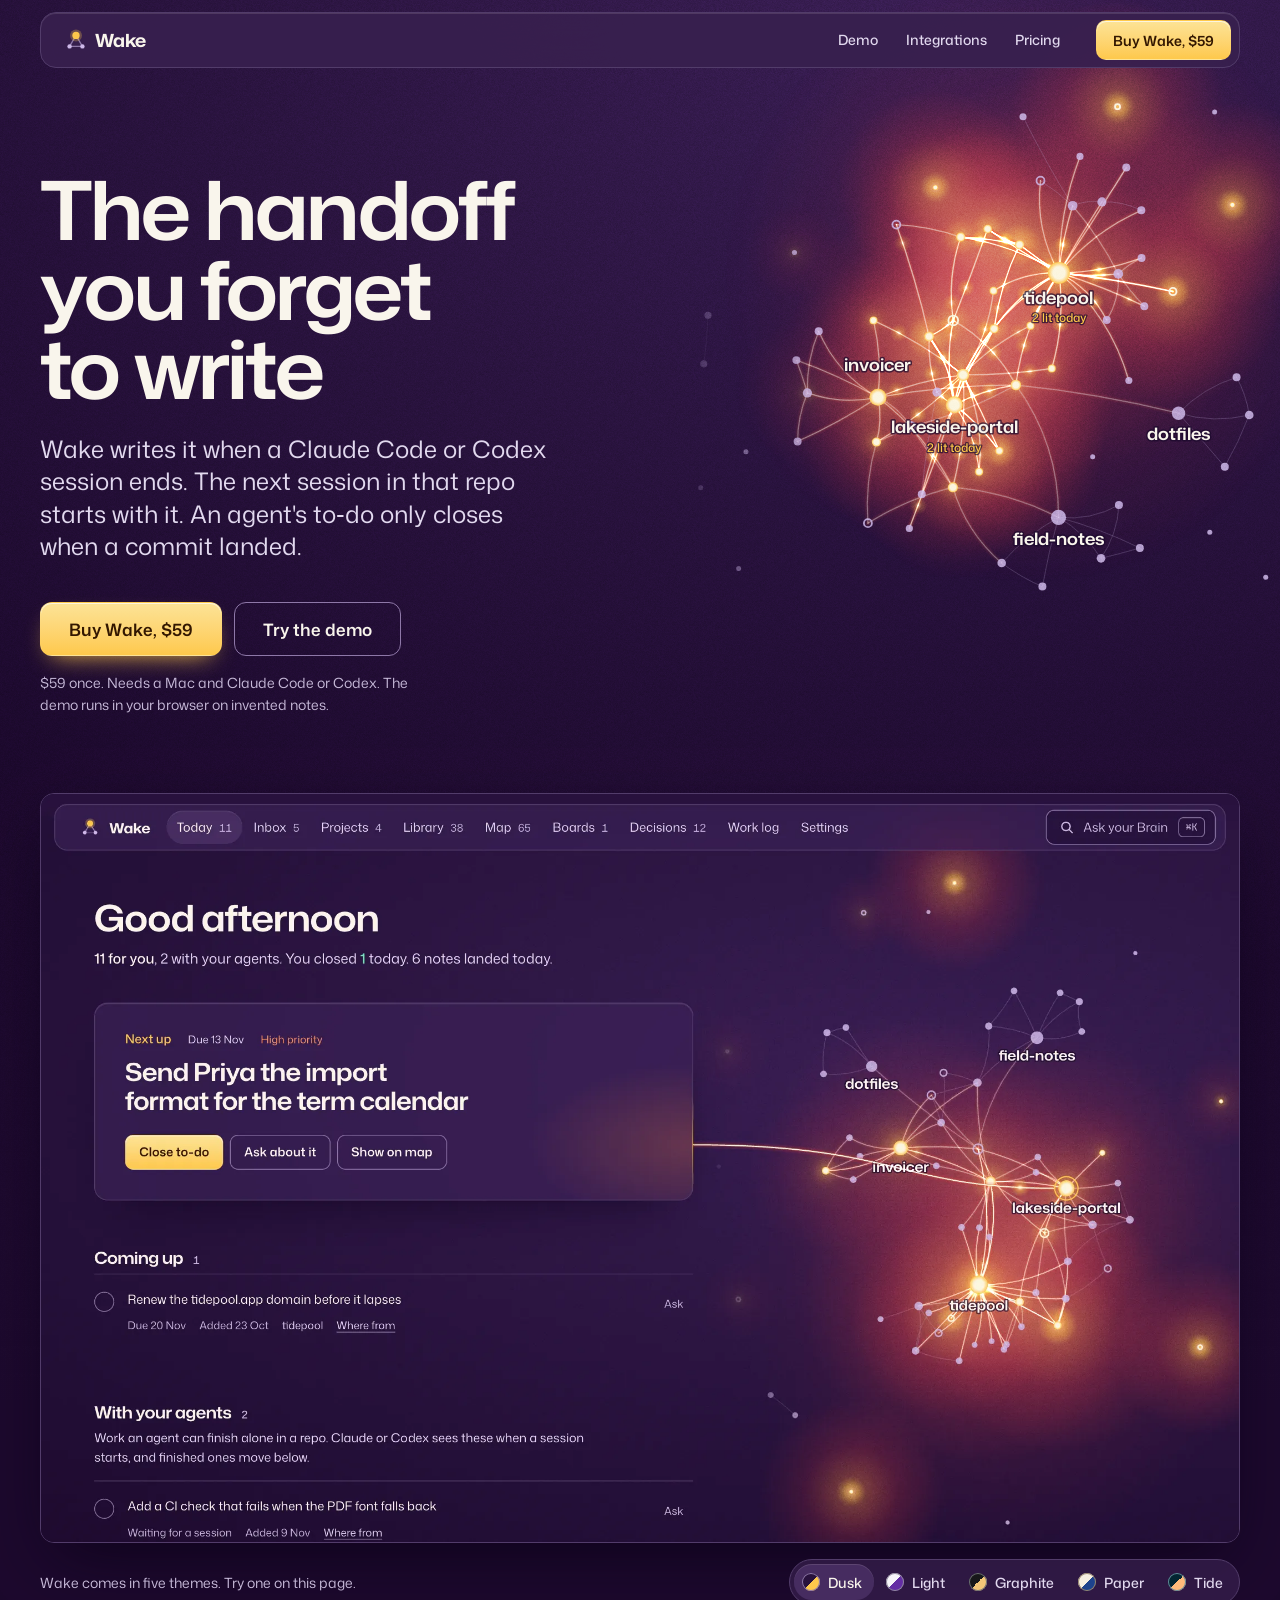
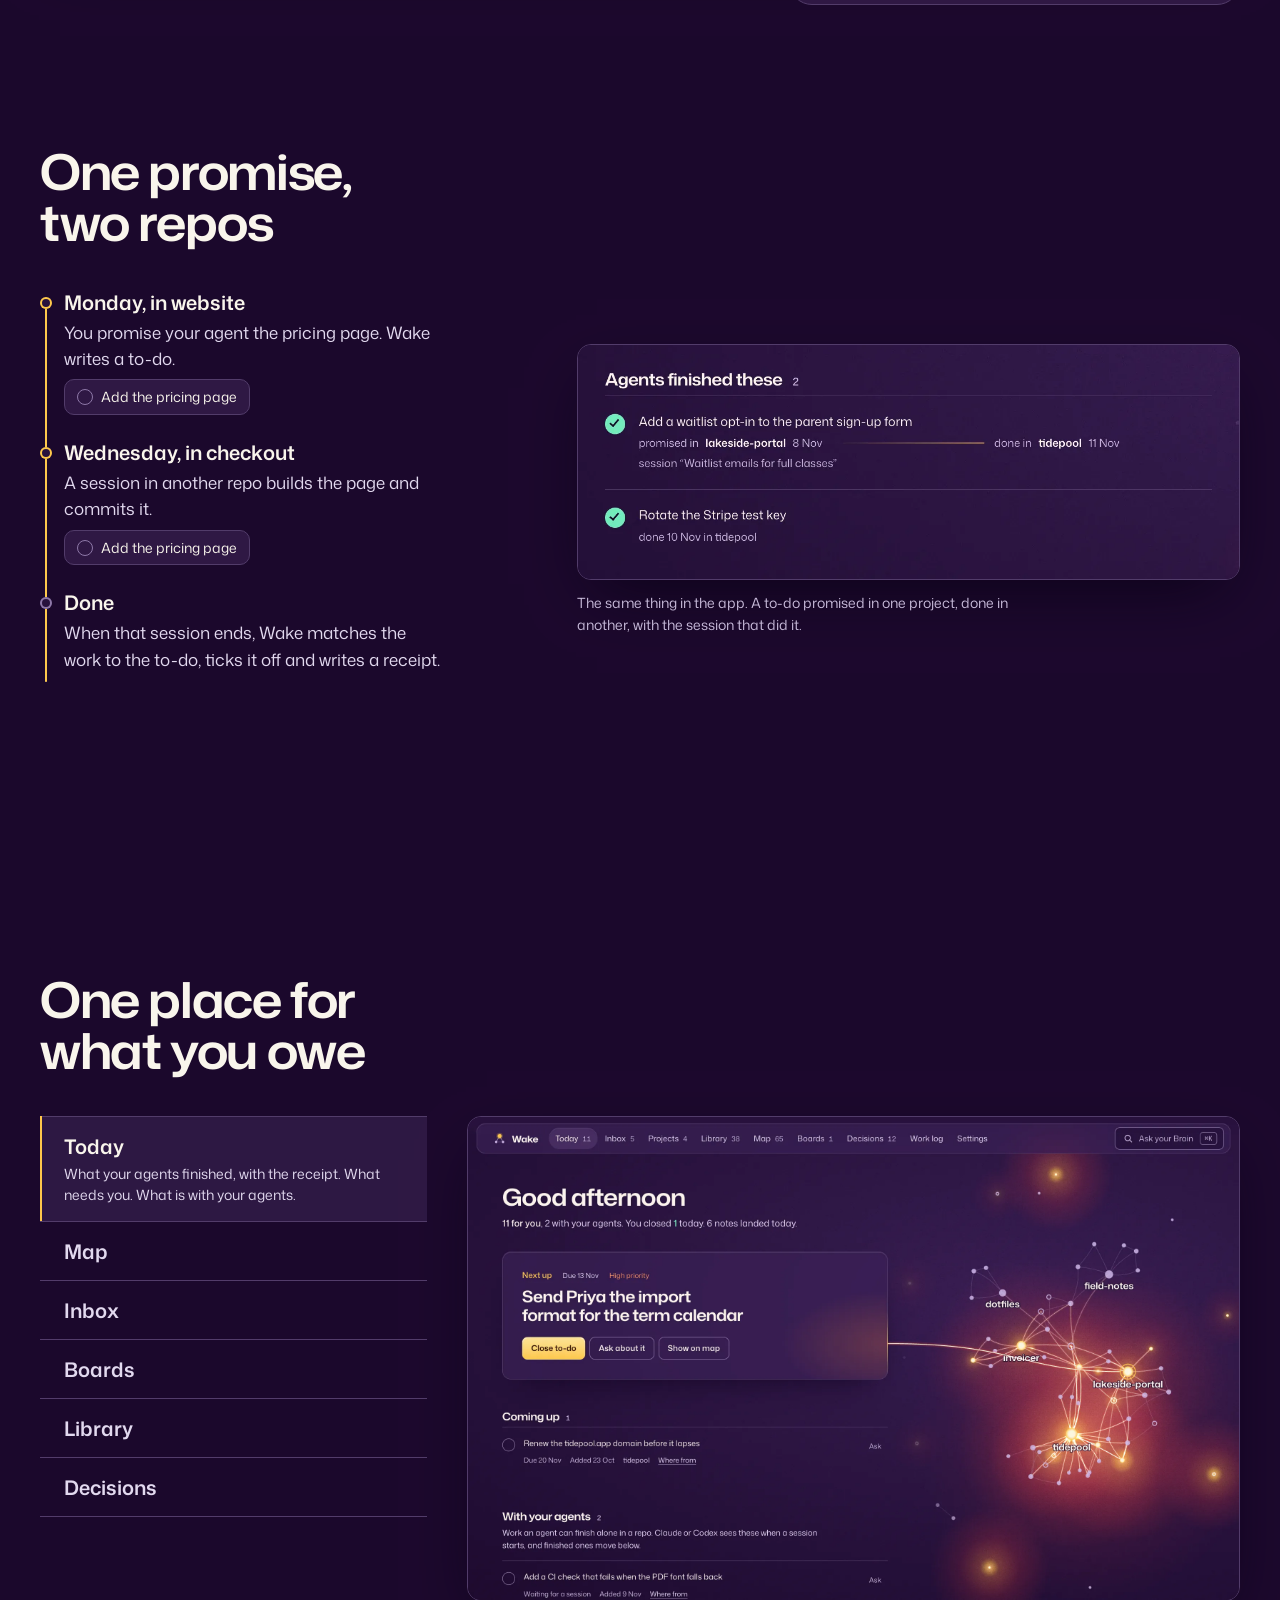
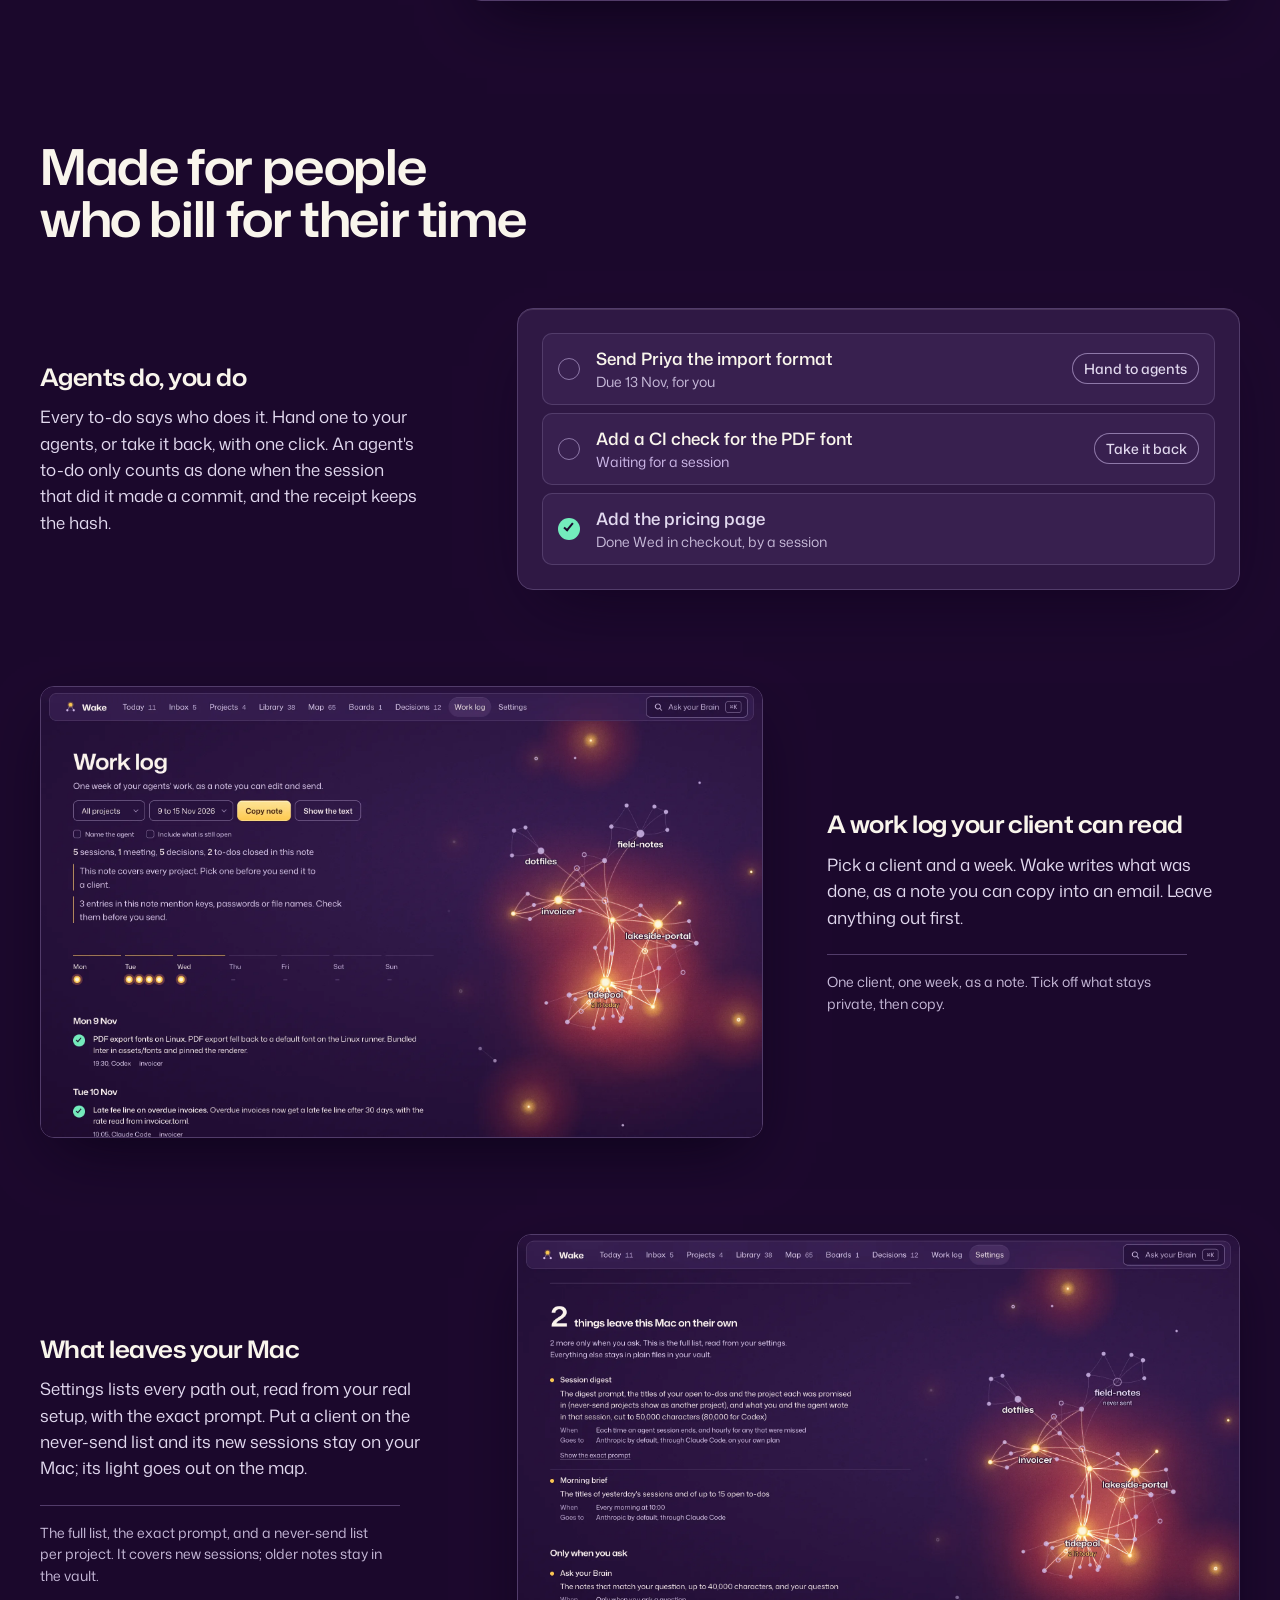
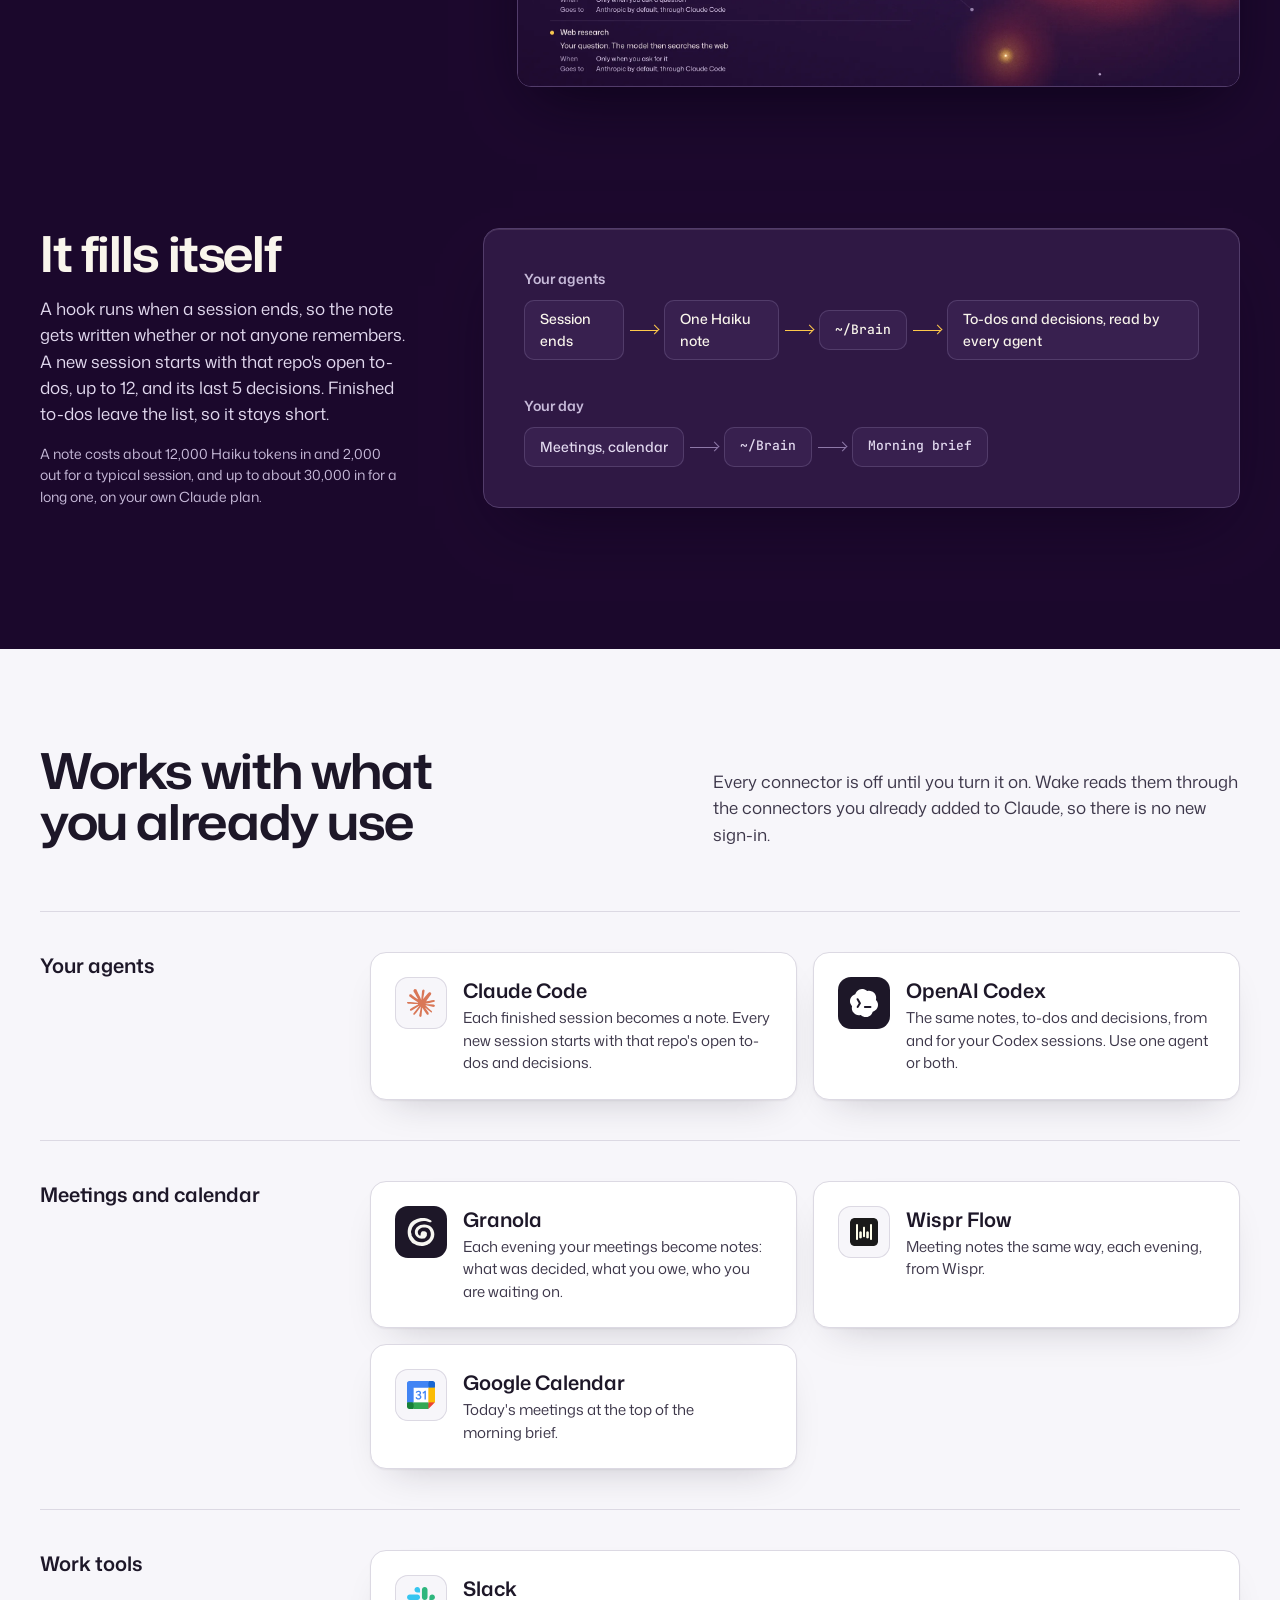
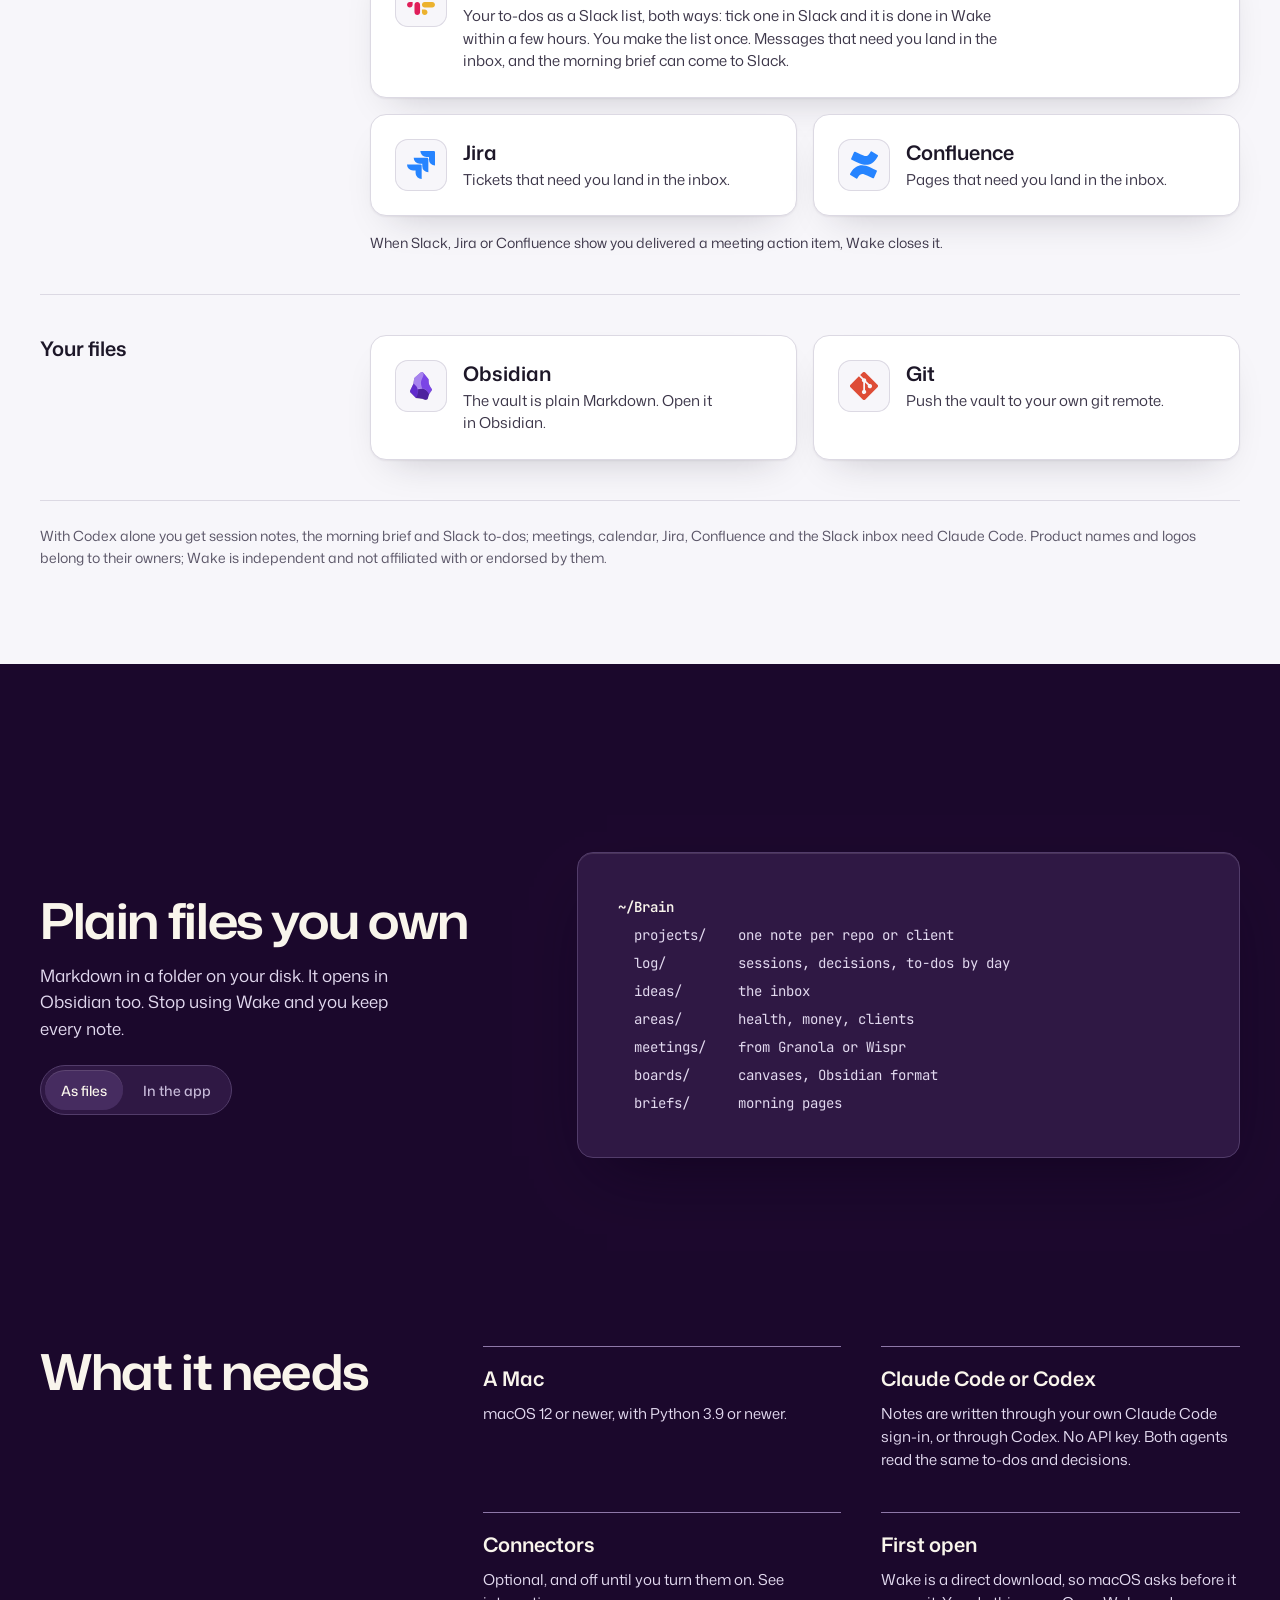
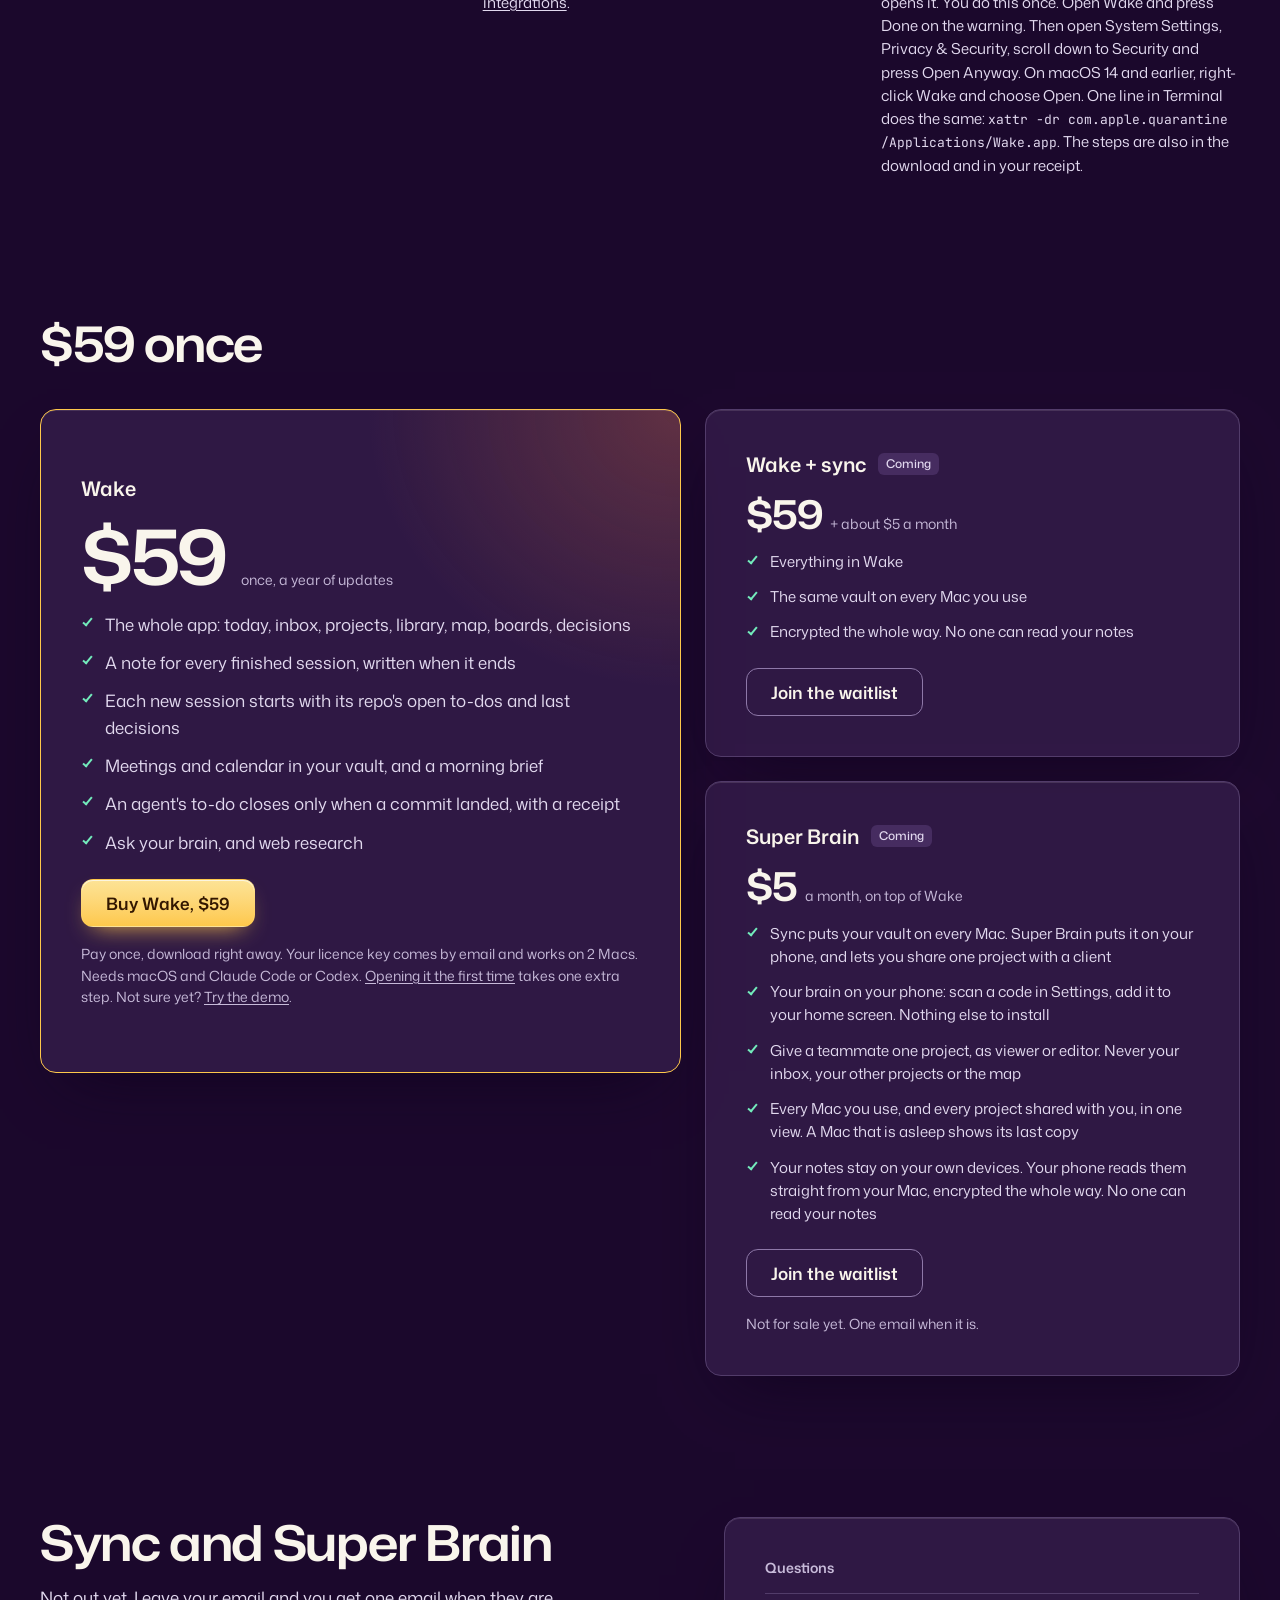
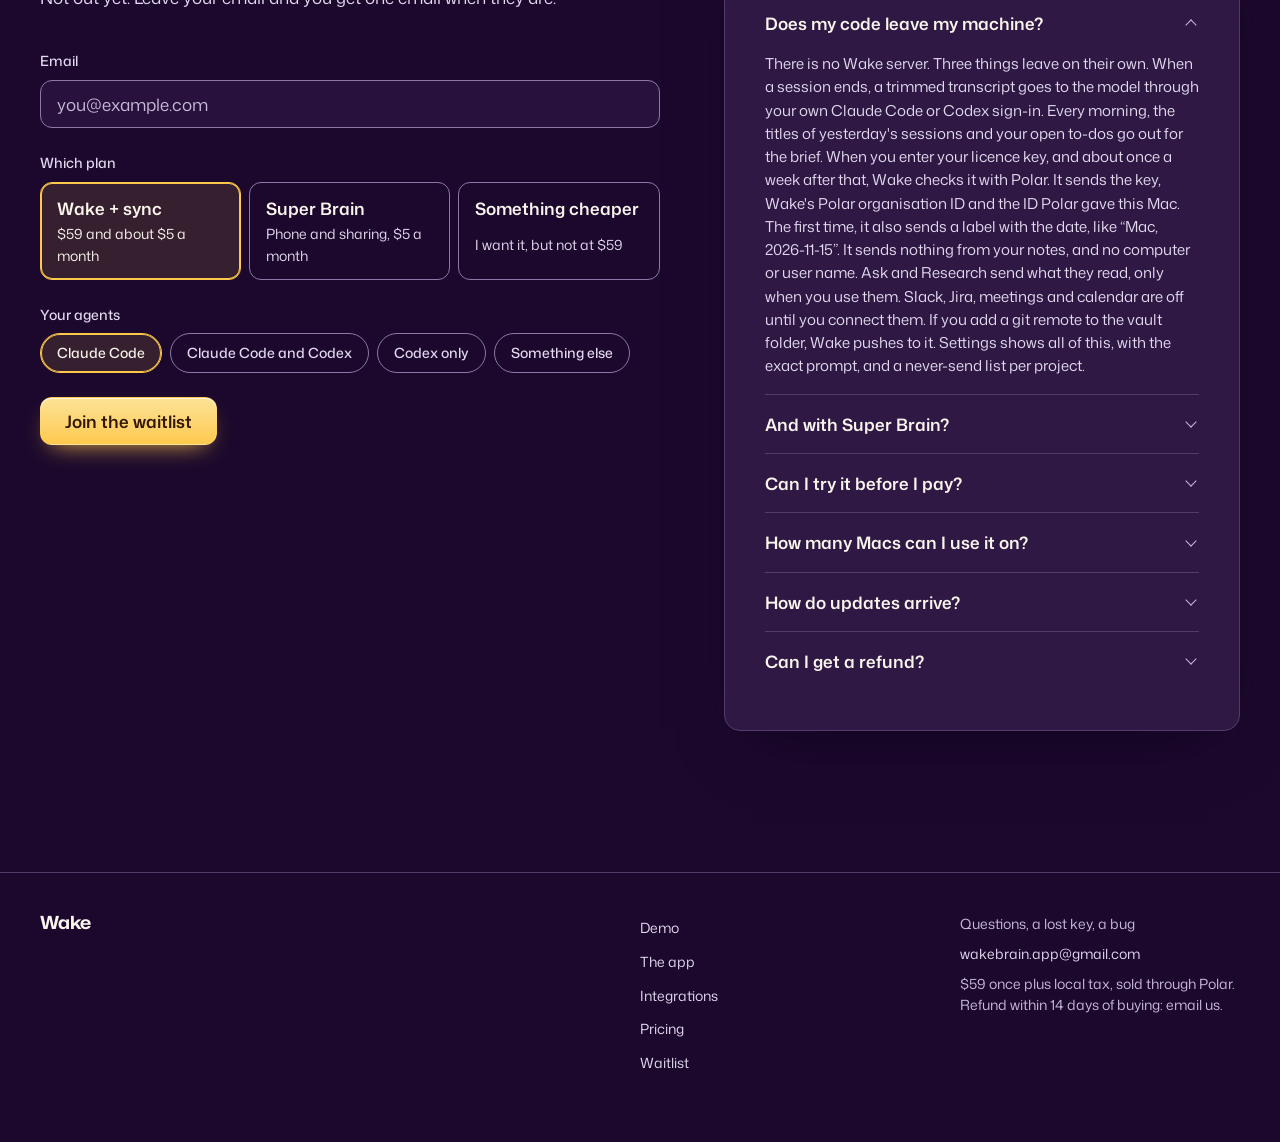
==== commit fa3586a2: "Copy pass: who does a to-do, and when the licence check runs" ====
--- a/index.html
+++ b/index.html
@@ -106,7 +106,7 @@
     <div class="split">
       <div class="split-text">
         <h3>Agents do, you do</h3>
-        <p>Every to-do says who does it, and it is yours unless you hand it over. An agent's to-do only counts as done when the session that did it made a commit. The receipt keeps the hash. Take it back with one click.</p>
+        <p>Every to-do says who does it. Hand one to your agents, or take it back, with one click. An agent's to-do only counts as done when the session that did it made a commit, and the receipt keeps the hash.</p>
       </div>
       <div class="handoff" aria-hidden="true">
         <p class="row"><i class="tick"></i><span><b>Send Priya the import format</b><small>Due 13 Nov, for you</small></span><em>Hand to agents</em></p>
@@ -301,7 +301,7 @@
       <h3>Questions</h3>
       <details open>
         <summary>Does my code leave my machine?</summary>
-        <p>There is no Wake server. Three things leave on their own. When a session ends, a trimmed transcript goes to the model through your own Claude Code or Codex sign-in. Every morning, the titles of yesterday's sessions and your open to-dos go out for the brief. About once a week, Wake checks your licence key with Polar: it sends the key, Wake's Polar organisation ID and the ID Polar gave this Mac, and the first time a label with the date, like “Mac, 2026-11-15”. Nothing from your notes, and no computer or user name. Ask and Research send what they read, only when you use them. Slack, Jira, meetings and calendar are off until you connect them. If you add a git remote to the vault folder, Wake pushes to it. Settings shows all of this, with the exact prompt, and a never-send list per project.</p>
+        <p>There is no Wake server. Three things leave on their own. When a session ends, a trimmed transcript goes to the model through your own Claude Code or Codex sign-in. Every morning, the titles of yesterday's sessions and your open to-dos go out for the brief. When you enter your licence key, and about once a week after that, Wake checks it with Polar. It sends the key, Wake's Polar organisation ID and the ID Polar gave this Mac. The first time, it also sends a label with the date, like “Mac, 2026-11-15”. It sends nothing from your notes, and no computer or user name. Ask and Research send what they read, only when you use them. Slack, Jira, meetings and calendar are off until you connect them. If you add a git remote to the vault folder, Wake pushes to it. Settings shows all of this, with the exact prompt, and a never-send list per project.</p>
       </details>
       <details>
         <summary>And with Super Brain?</summary>
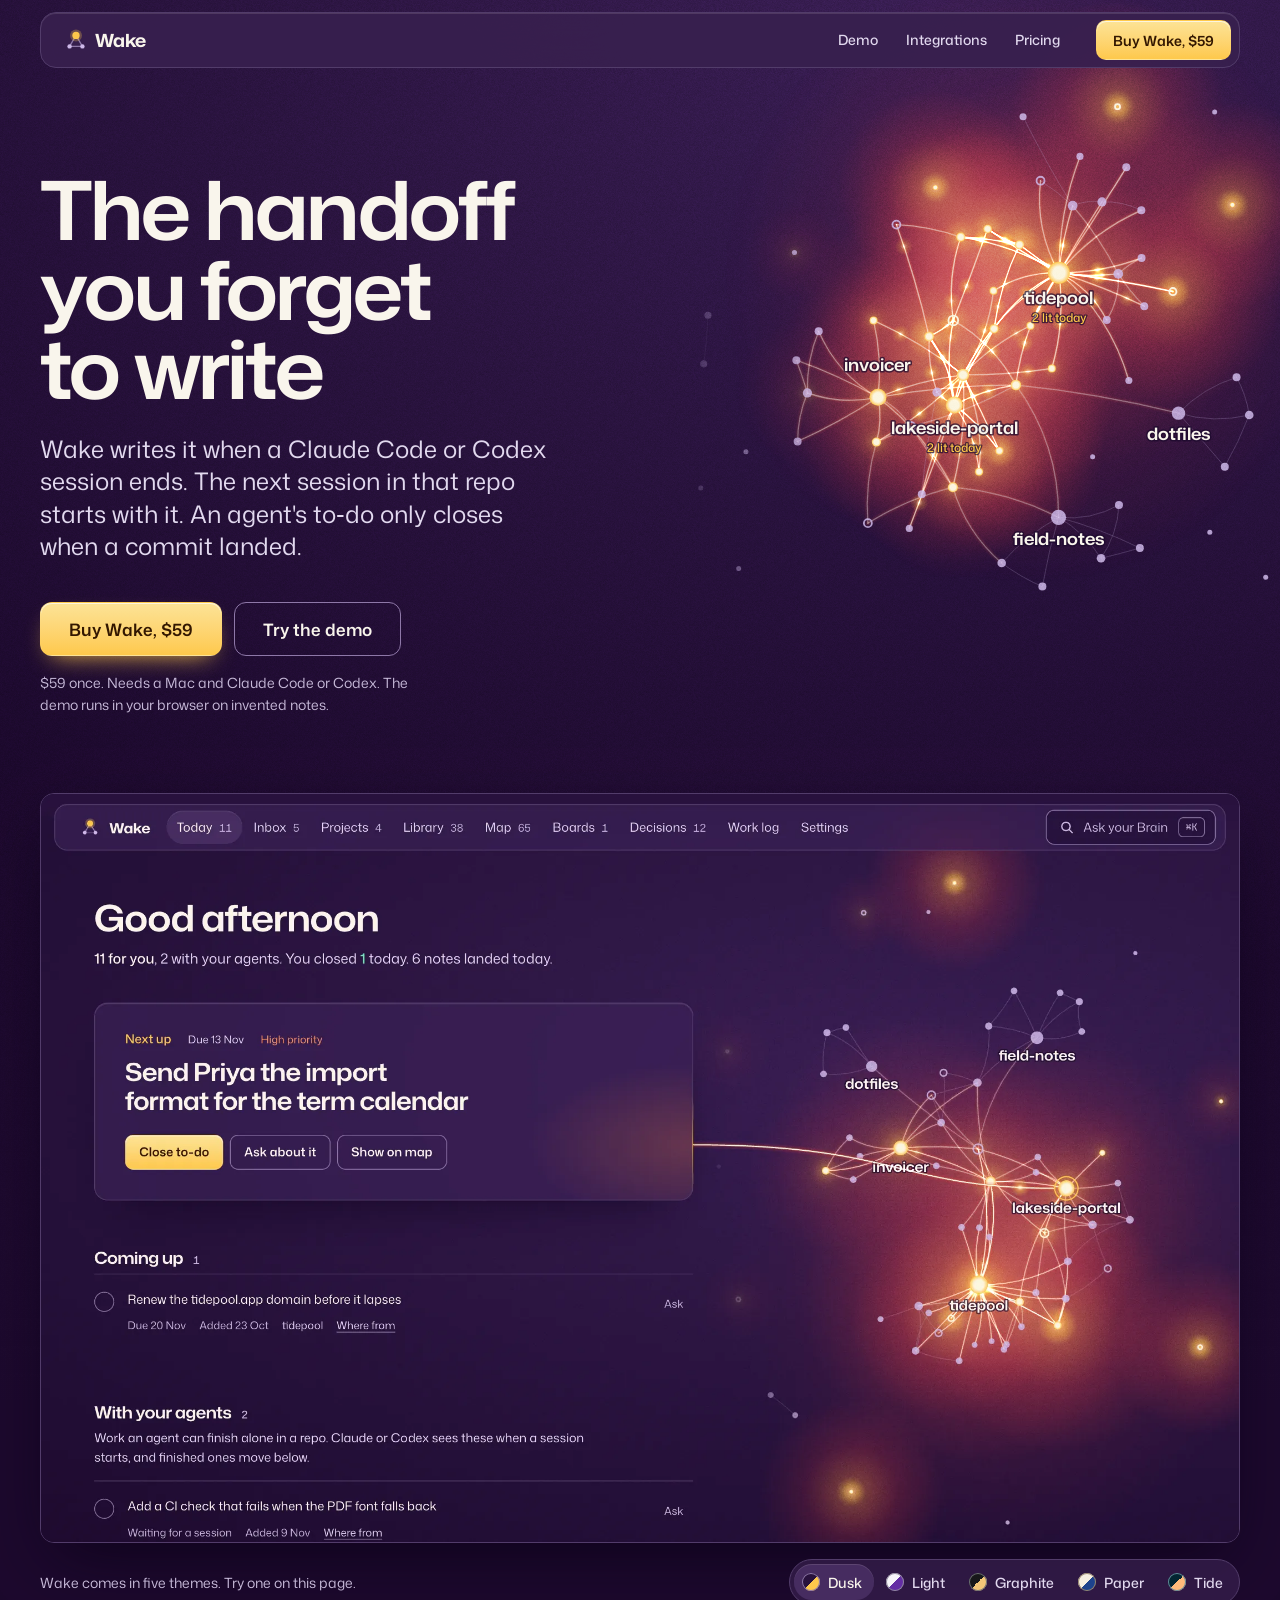
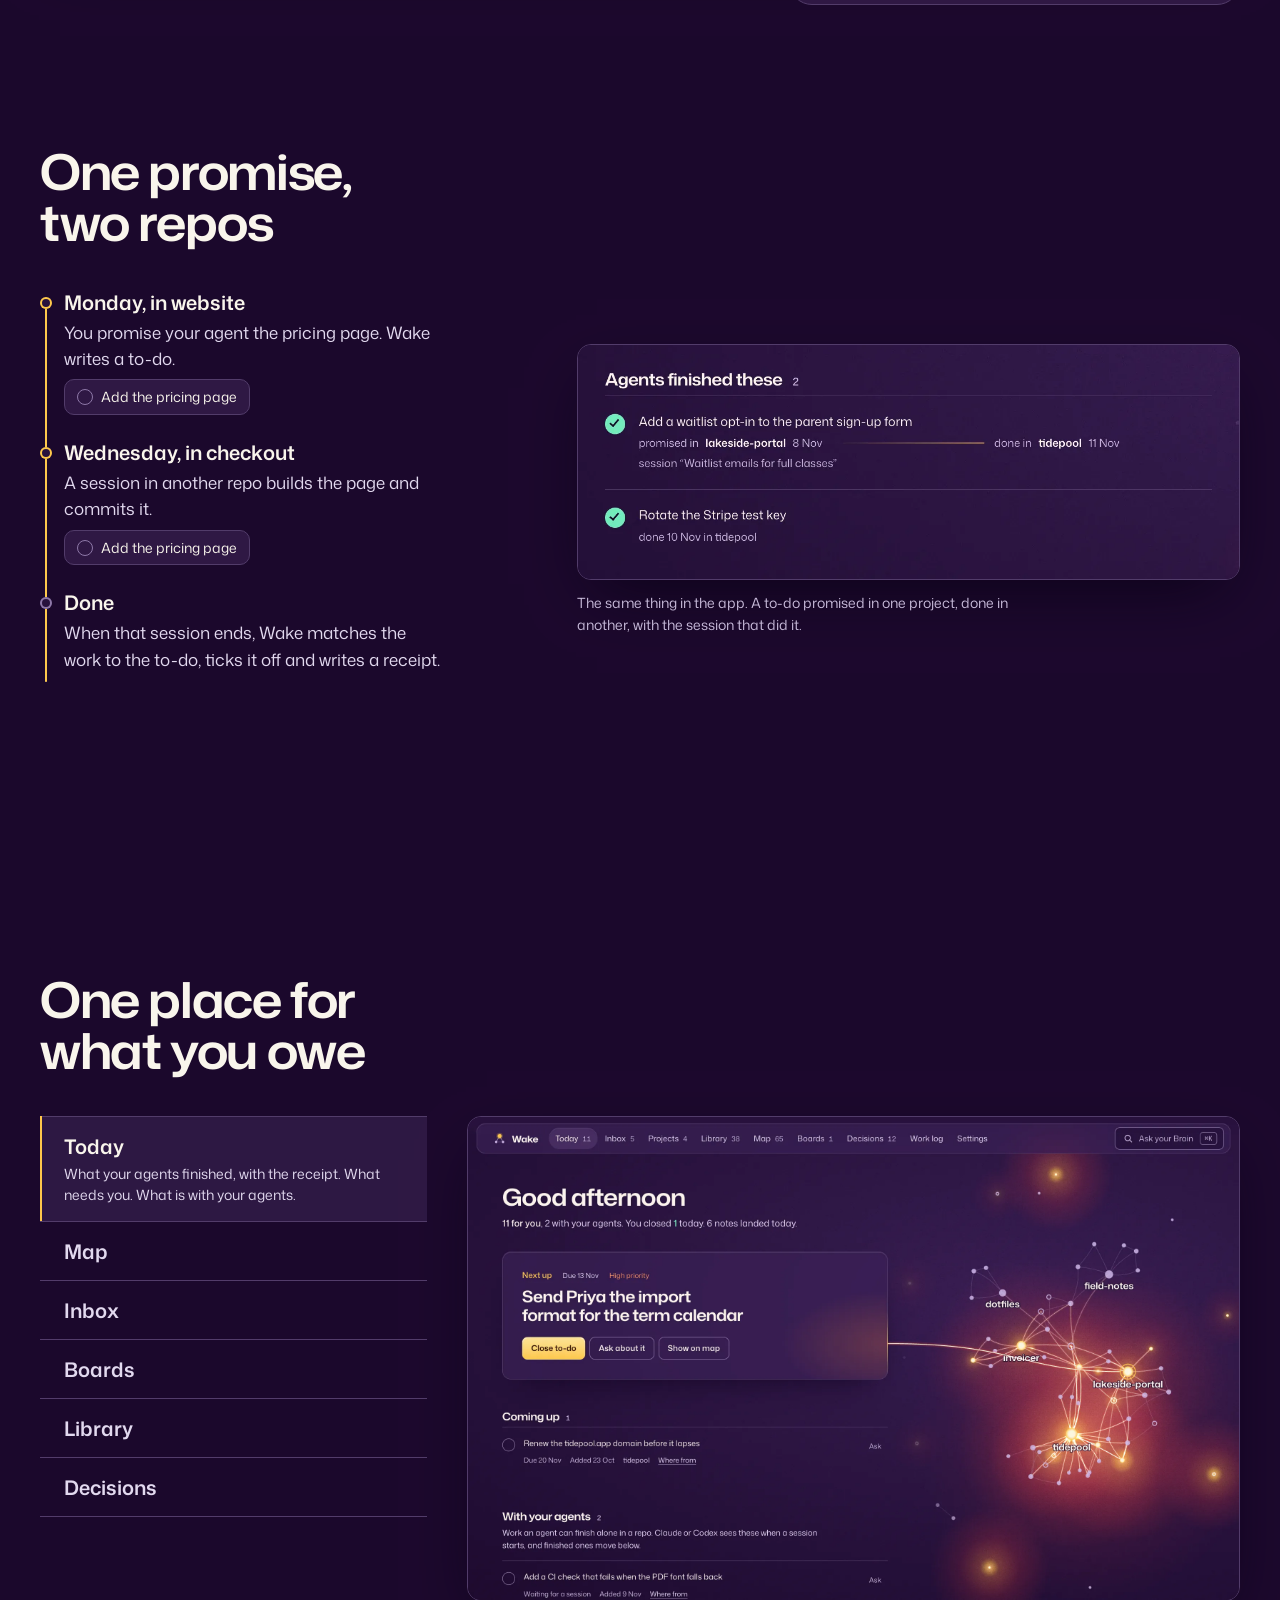
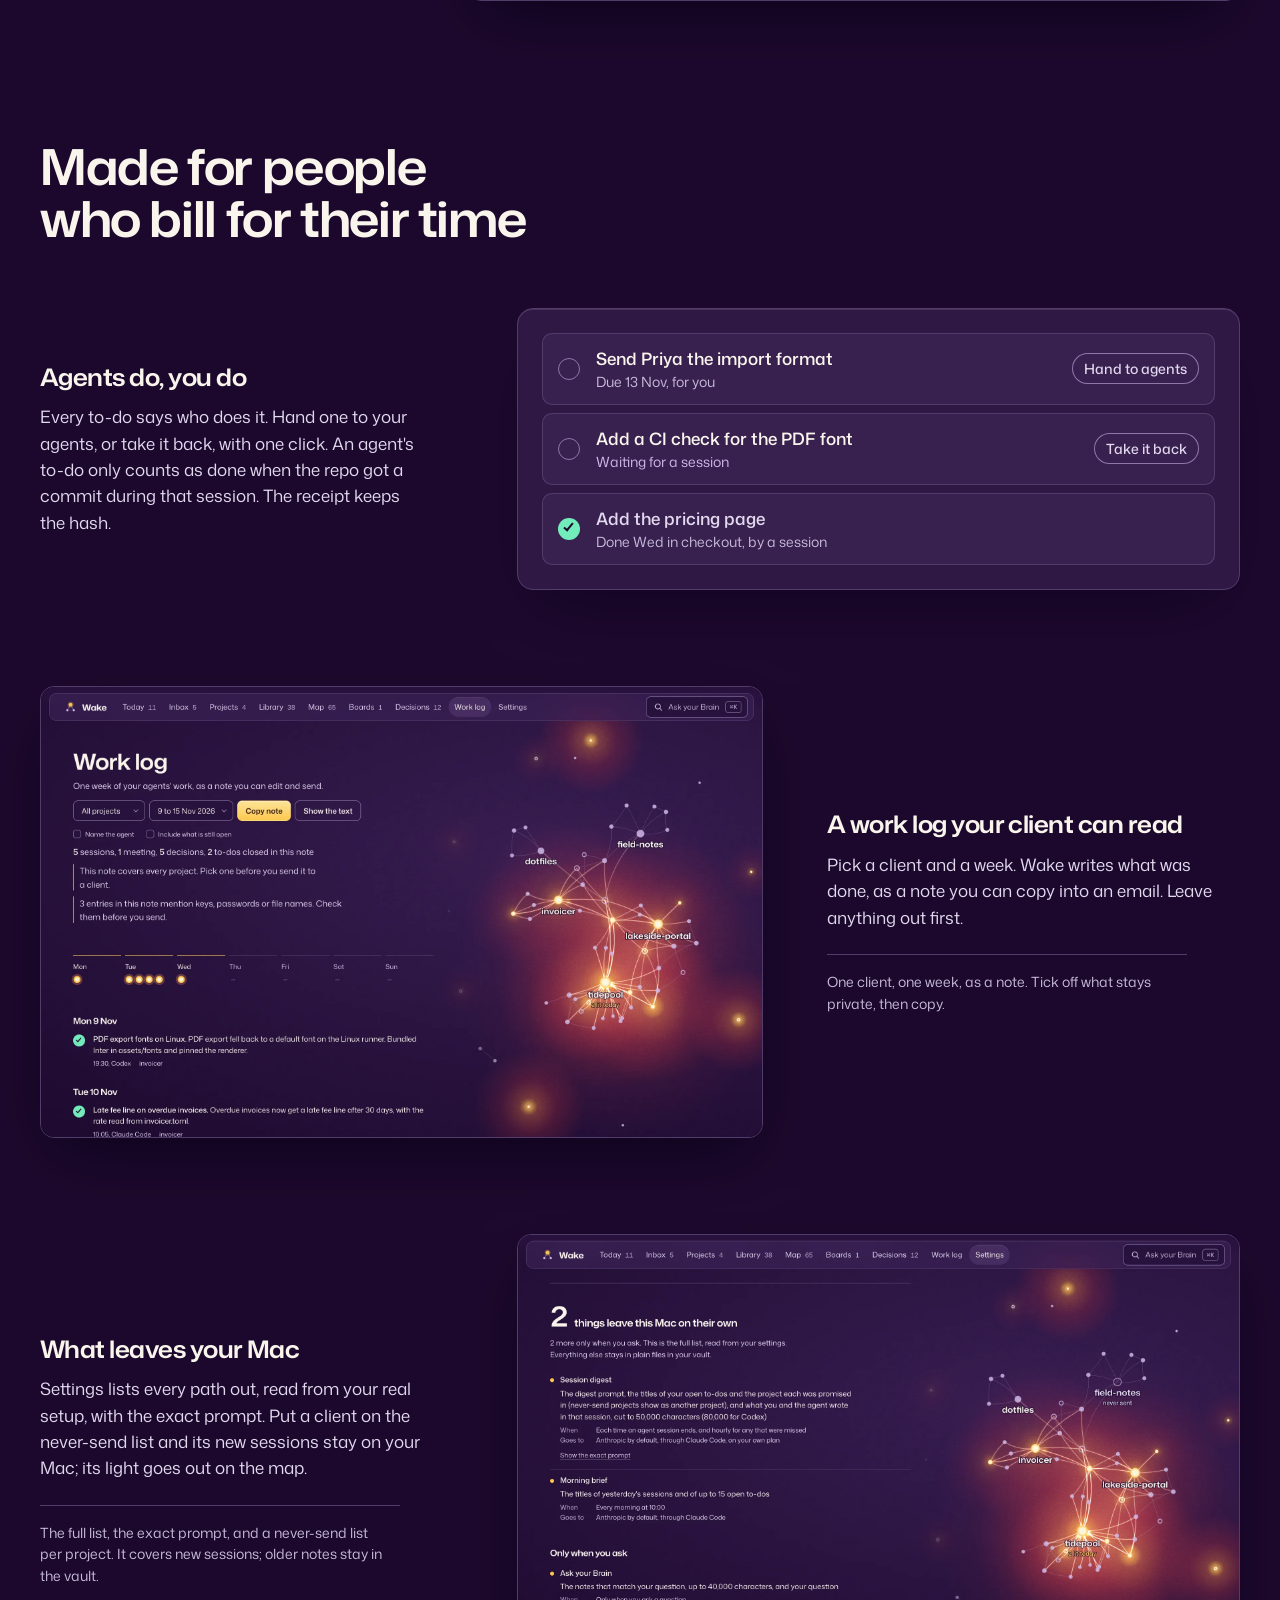
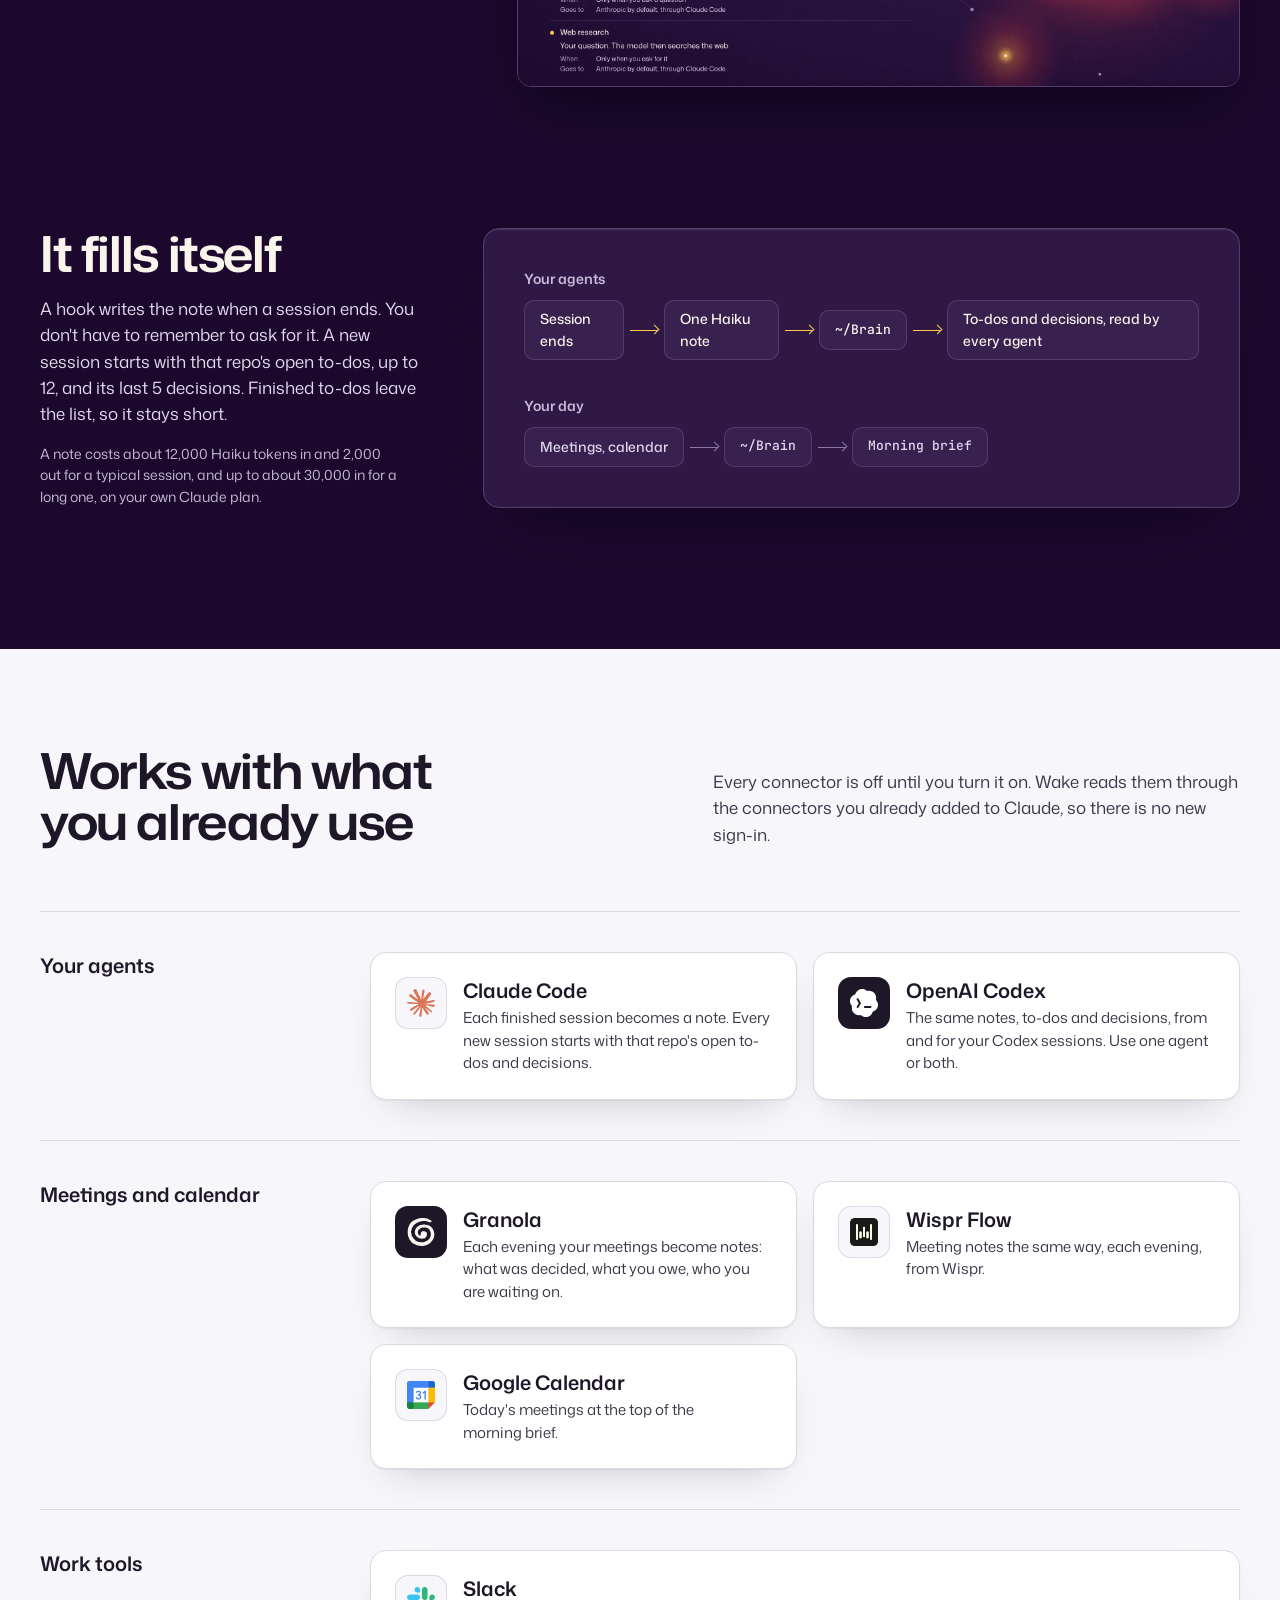
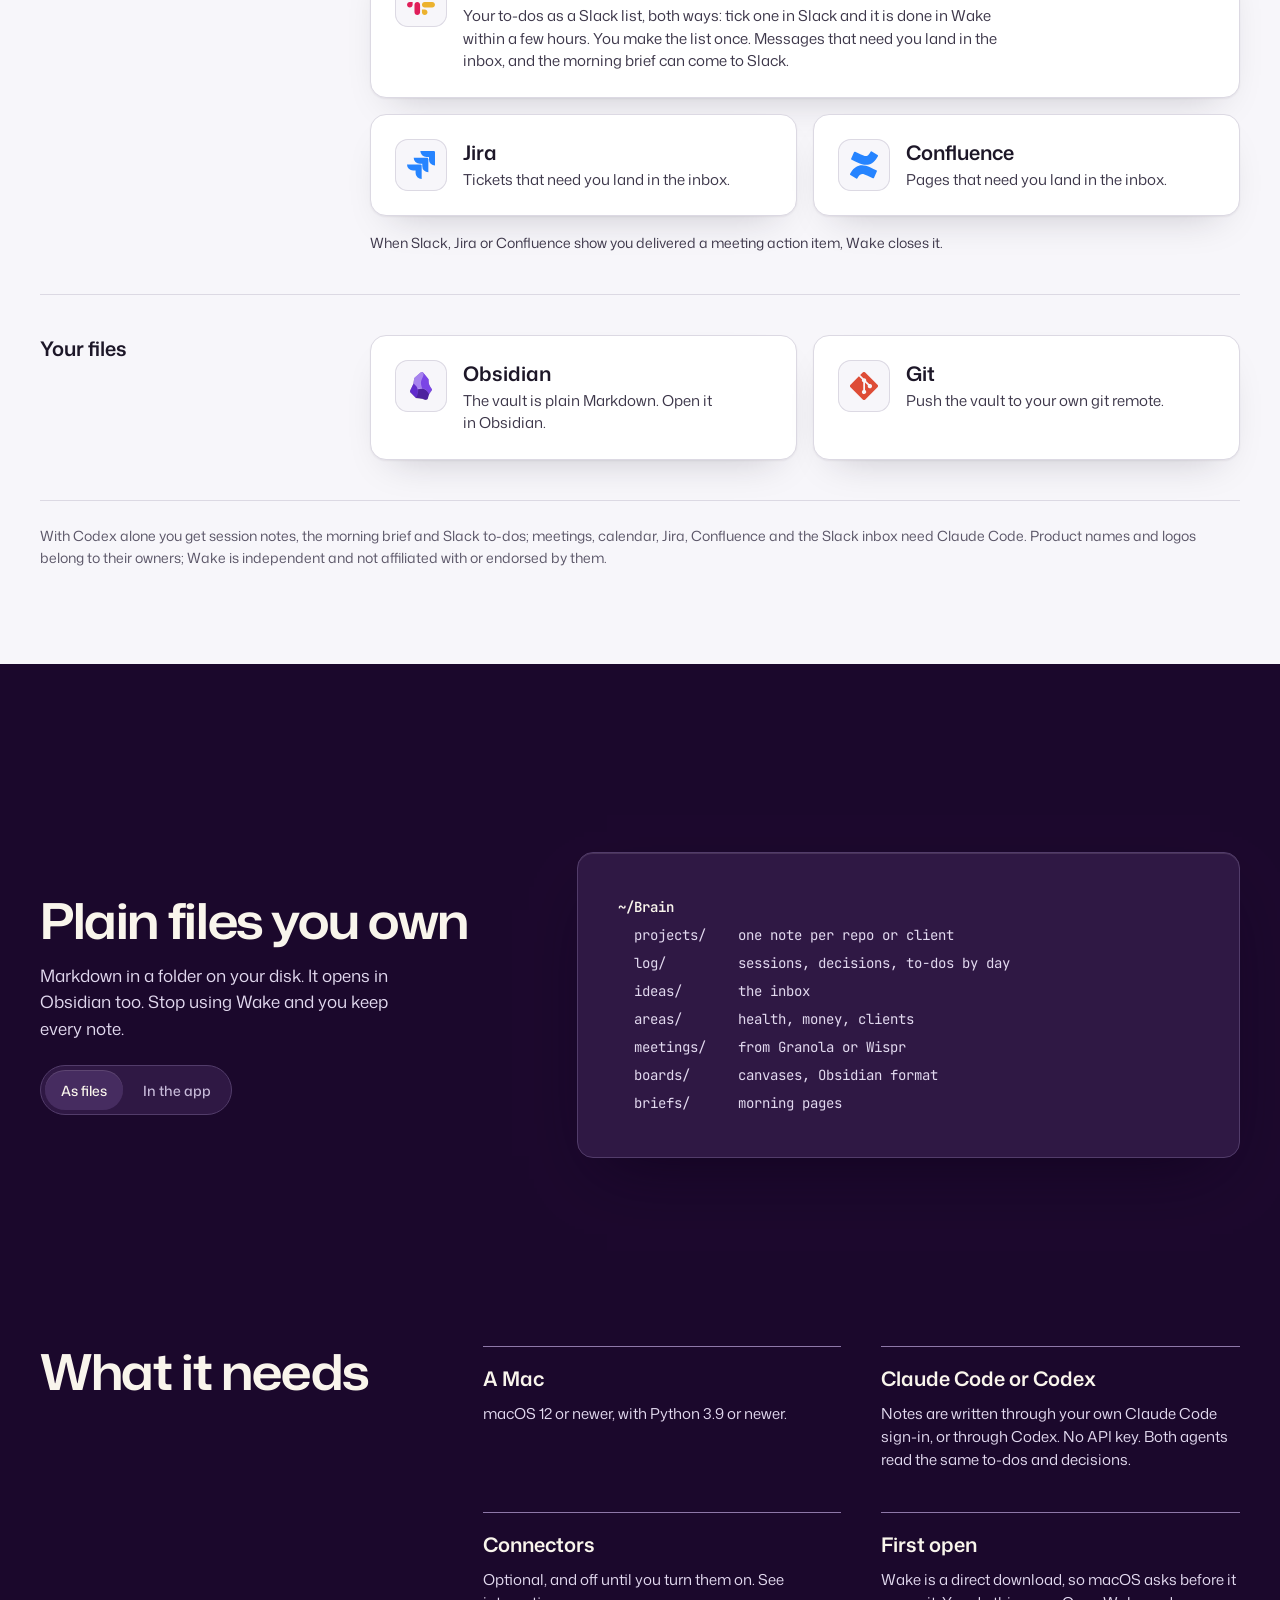
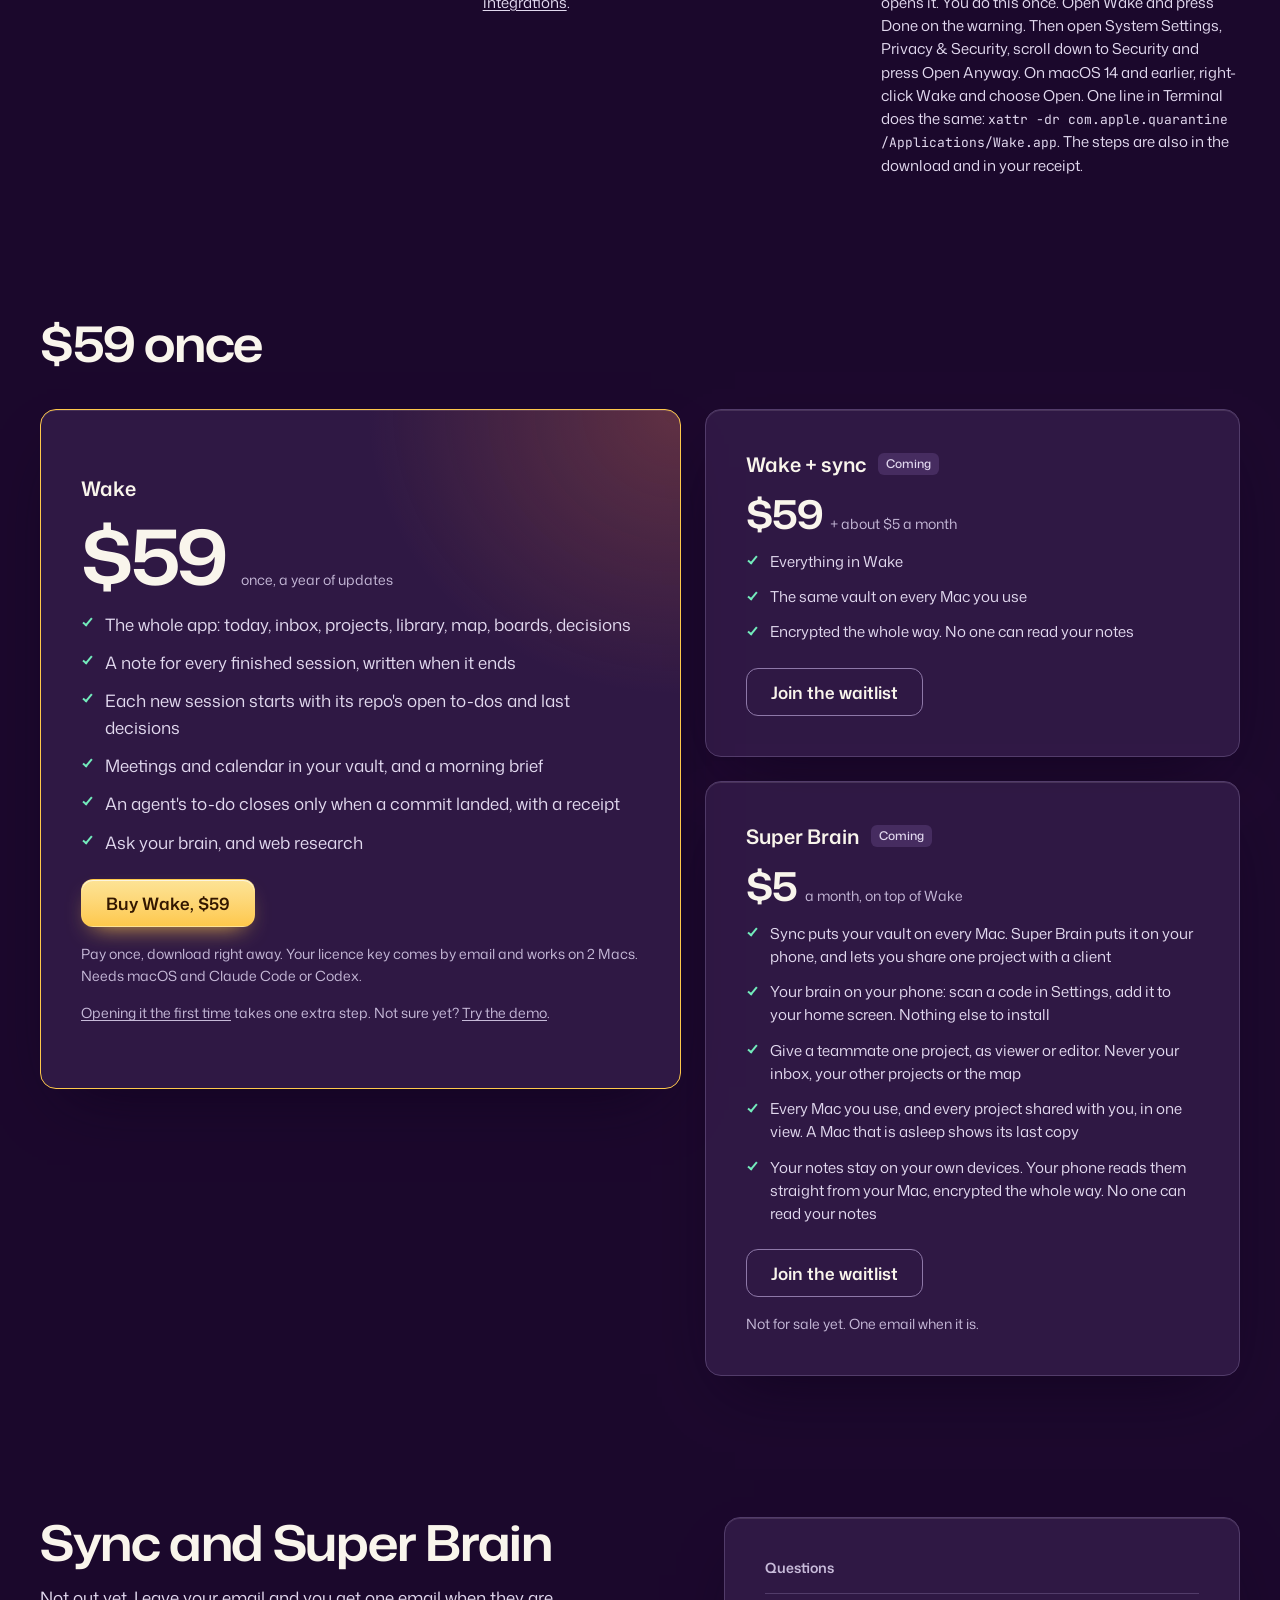
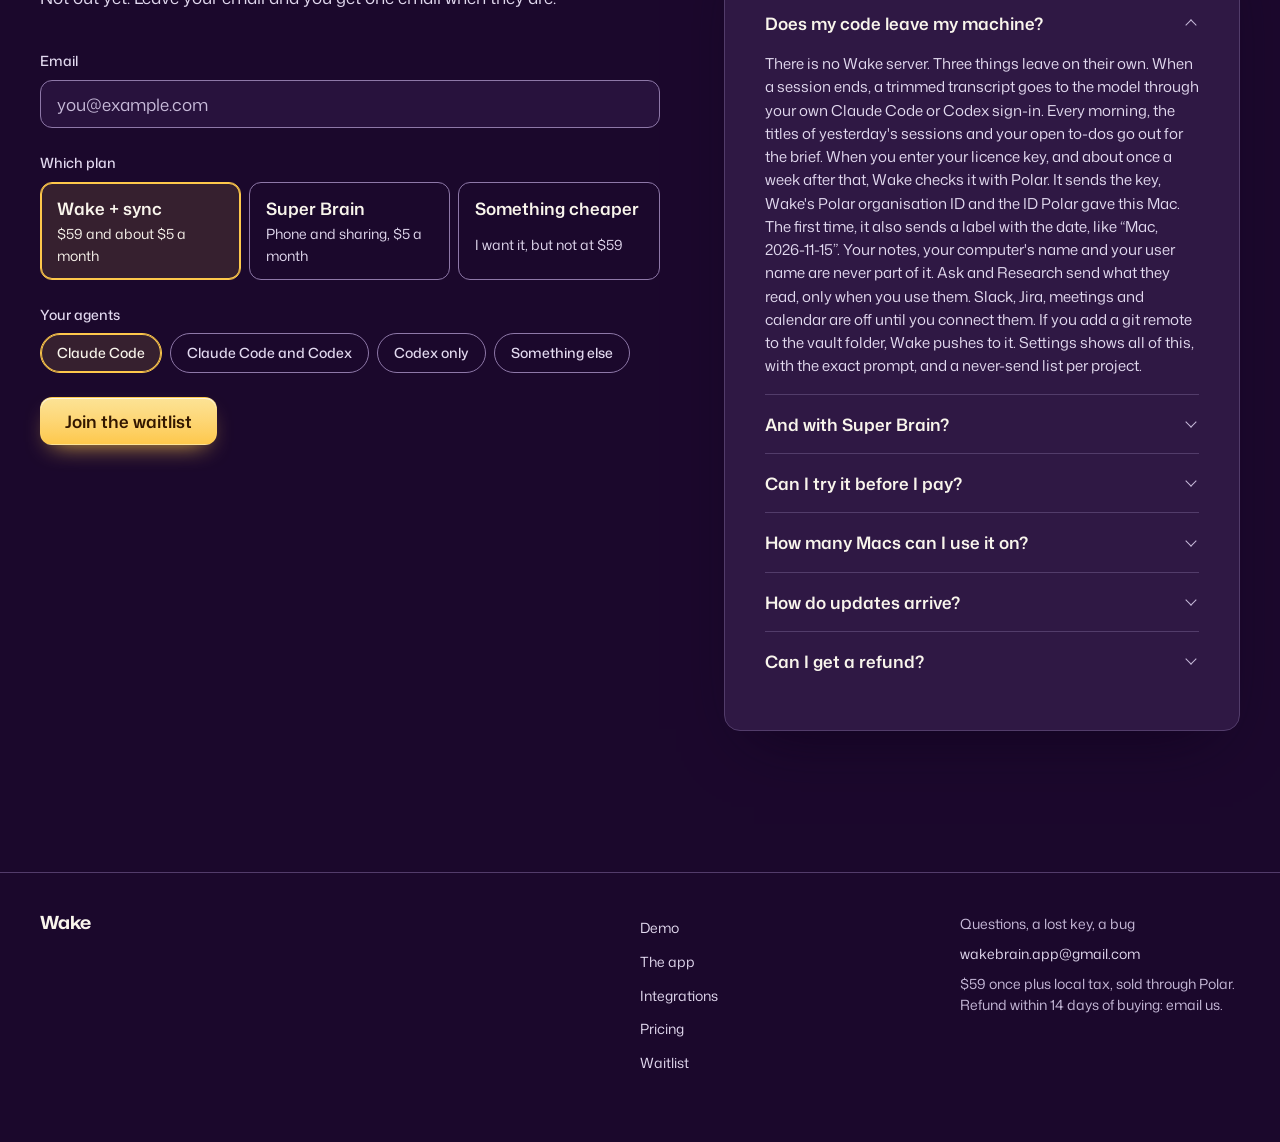
==== commit be04d9ea: "Copy fixes from review: the commit check says what is checked; plainer lines" ====
--- a/index.html
+++ b/index.html
@@ -106,7 +106,7 @@
     <div class="split">
       <div class="split-text">
         <h3>Agents do, you do</h3>
-        <p>Every to-do says who does it. Hand one to your agents, or take it back, with one click. An agent's to-do only counts as done when the session that did it made a commit, and the receipt keeps the hash.</p>
+        <p>Every to-do says who does it. Hand one to your agents, or take it back, with one click. An agent's to-do only counts as done when the repo got a commit during that session. The receipt keeps the hash.</p>
       </div>
       <div class="handoff" aria-hidden="true">
         <p class="row"><i class="tick"></i><span><b>Send Priya the import format</b><small>Due 13 Nov, for you</small></span><em>Hand to agents</em></p>
@@ -135,7 +135,7 @@
   <section class="how" aria-labelledby="how-h">
     <div class="how-text">
       <h2 id="how-h">It fills itself</h2>
-      <p>A hook runs when a session ends, so the note gets written whether or not anyone remembers. A new session starts with that repo's open to-dos, up to 12, and its last 5 decisions. Finished to-dos leave the list, so it stays short.</p>
+      <p>A hook writes the note when a session ends. You don't have to remember to ask for it. A new session starts with that repo's open to-dos, up to 12, and its last 5 decisions. Finished to-dos leave the list, so it stays short.</p>
       <p class="note">A note costs about 12,000 Haiku tokens in and 2,000 out for a typical session, and up to about 30,000 in for a long one, on your own Claude plan.</p>
     </div>
     <div class="diagram" role="img" aria-label="A finished Claude Code or Codex session becomes one Haiku note in your vault, which updates the to-dos and decisions every agent reads. Meetings and your calendar feed the same vault and a morning brief.">
@@ -236,7 +236,8 @@
           <li>Ask your brain, and web research</li>
         </ul>
         <a class="btn primary" href="https://buy.polar.sh/polar_cl_RY5sufCcn7mrCrFExtuwMNFq7HFmd3nYXogRp3LDhf8" data-buy>Buy Wake, $59</a>
-        <p class="fine">Pay once, download right away. Your licence key comes by email and works on 2 Macs. Needs macOS and Claude Code or Codex. <a href="#first-open">Opening it the first time</a> takes one extra step. Not sure yet? <a href="demo/">Try the demo</a>.</p>
+        <p class="fine">Pay once, download right away. Your licence key comes by email and works on 2 Macs. Needs macOS and Claude Code or Codex.</p>
+        <p class="fine"><a href="#first-open">Opening it the first time</a> takes one extra step. Not sure yet? <a href="demo/">Try the demo</a>.</p>
       </div>
       <div class="plan">
         <h3>Wake + sync <span class="coming">Coming</span></h3>
@@ -301,7 +302,7 @@
       <h3>Questions</h3>
       <details open>
         <summary>Does my code leave my machine?</summary>
-        <p>There is no Wake server. Three things leave on their own. When a session ends, a trimmed transcript goes to the model through your own Claude Code or Codex sign-in. Every morning, the titles of yesterday's sessions and your open to-dos go out for the brief. When you enter your licence key, and about once a week after that, Wake checks it with Polar. It sends the key, Wake's Polar organisation ID and the ID Polar gave this Mac. The first time, it also sends a label with the date, like “Mac, 2026-11-15”. It sends nothing from your notes, and no computer or user name. Ask and Research send what they read, only when you use them. Slack, Jira, meetings and calendar are off until you connect them. If you add a git remote to the vault folder, Wake pushes to it. Settings shows all of this, with the exact prompt, and a never-send list per project.</p>
+        <p>There is no Wake server. Three things leave on their own. When a session ends, a trimmed transcript goes to the model through your own Claude Code or Codex sign-in. Every morning, the titles of yesterday's sessions and your open to-dos go out for the brief. When you enter your licence key, and about once a week after that, Wake checks it with Polar. It sends the key, Wake's Polar organisation ID and the ID Polar gave this Mac. The first time, it also sends a label with the date, like “Mac, 2026-11-15”. Your notes, your computer's name and your user name are never part of it. Ask and Research send what they read, only when you use them. Slack, Jira, meetings and calendar are off until you connect them. If you add a git remote to the vault folder, Wake pushes to it. Settings shows all of this, with the exact prompt, and a never-send list per project.</p>
       </details>
       <details>
         <summary>And with Super Brain?</summary>
